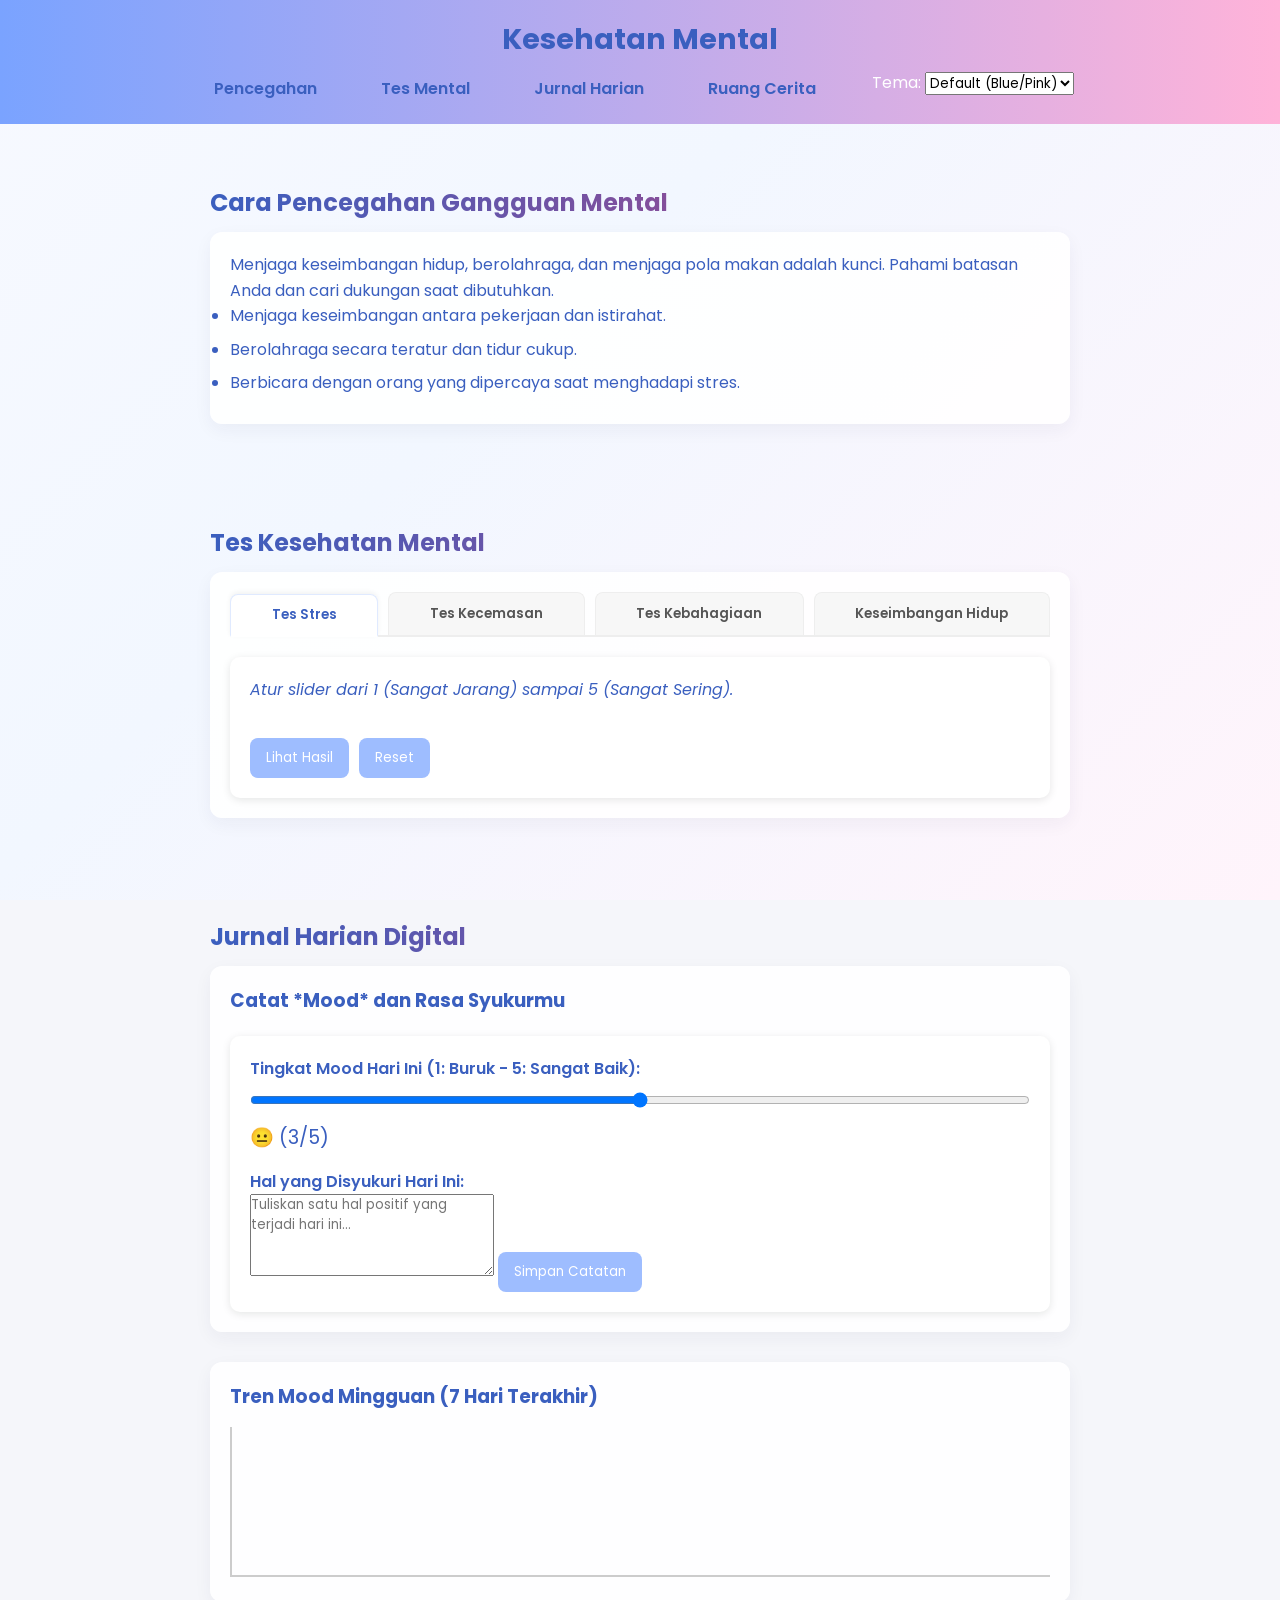
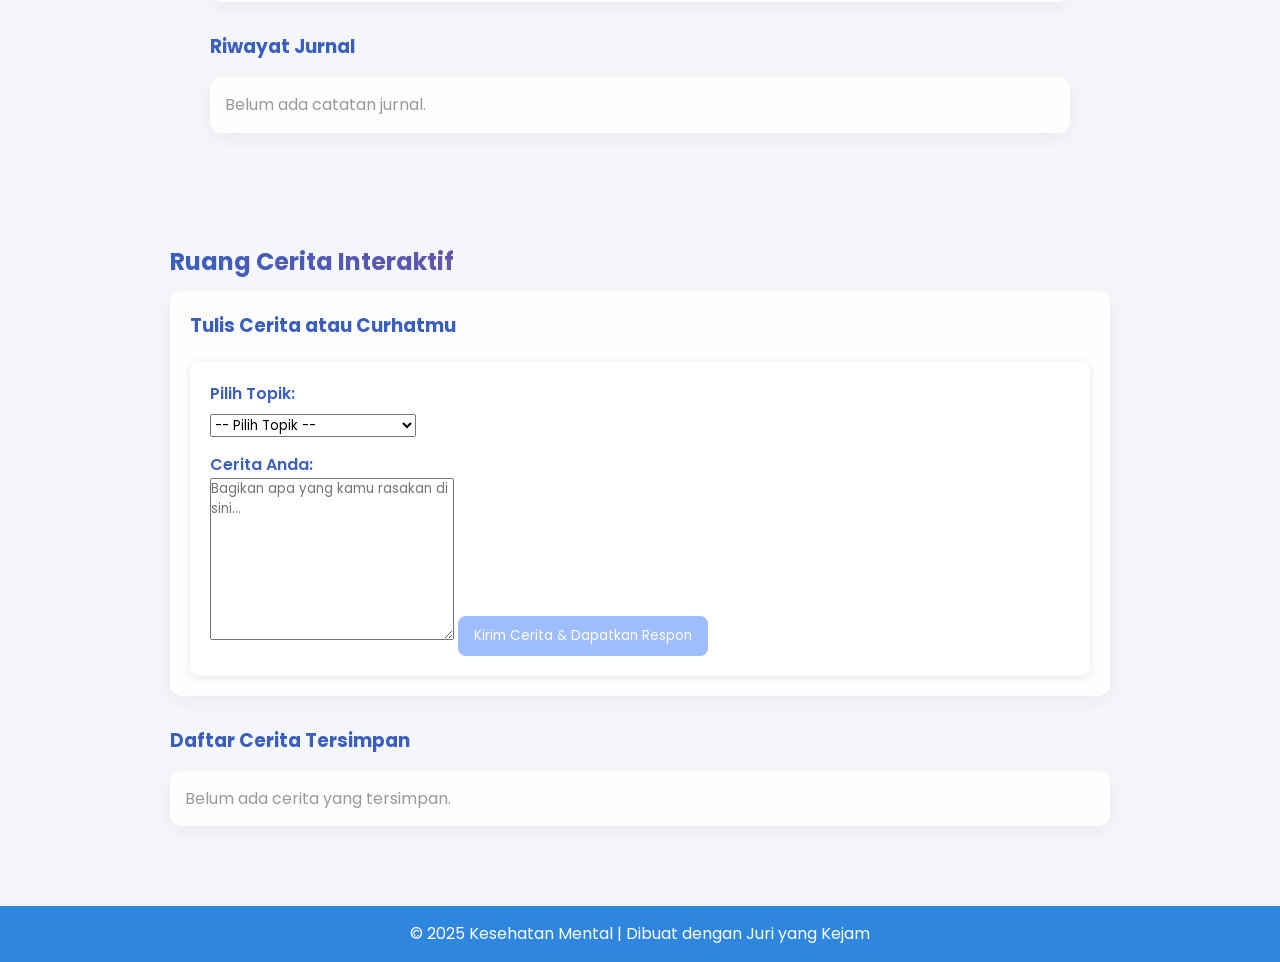
==== index.html @ 1e879dff "Add files via upload" ====
<!DOCTYPE html>
<html lang="id">
<head>
  <meta charset="utf-8" />
  <meta name="viewport" content="width=device-width,initial-scale=1" />
  <title>Kesehatan Mental</title>

  <link rel="stylesheet" href="style.css">

  <link href="https://fonts.googleapis.com/css2?family=Poppins:wght@400;600;700&display=swap" rel="stylesheet">

  <style>
    /* =======================================================
       STYLE OVERRIDES DAN KUSTOM UNTUK FITUR BARU (ANGKET & JURNAL)
       ======================================================= */
    /* Variabel CSS untuk kemudahan theming (harus ada di style.css) */
    :root {
      --color-primary-dark: #3a5fbf;
      --color-primary-light: #7aa3ff;
      --color-accent: #c4407b;
      --color-button-bg: #9ebdff;
      --color-card-border: #e0eaff;
      --color-bg-light: #f7f9ff;
    }

    * { box-sizing: border-box; }
    body { color: var(--color-primary-dark); line-height:1.6; min-height:100vh; position:relative; overflow-x:hidden; transition: color .4s ease, background-color .3s ease; }
    body::before{
      content: ""; position: fixed; inset: 0; z-index: -100;
      background: linear-gradient(135deg, var(--color-bg-light) 0%, #f2f7ff 40%, #fff4fb 100%);
      transition: background .4s ease;
    }
    header { background: linear-gradient(90deg, var(--color-primary-light) 0%, #ffb3d9 100%); padding: 1rem 0; text-align: center; }
    header h1 { margin-bottom: 8px; font-size: 1.8rem; color: var(--color-primary-dark); }
    nav ul { list-style:none; display:flex; justify-content:center; gap:18px; flex-wrap:wrap; margin-top:6px; }
    nav ul li a { text-decoration:none; font-weight:600; padding:6px 8px; display:inline-block; color: var(--color-primary-dark); }
    section { padding: 40px 20px; max-width: 900px; margin: 20px auto; background: transparent; }
    h2 {
        margin-bottom:10px;
        background: linear-gradient(90deg, var(--color-primary-dark) 0%, var(--color-accent) 100%);
        -webkit-background-clip: text; -webkit-text-fill-color: transparent; background-clip: text; text-fill-color: transparent;
    }
    .card, .story-card {
      background: rgba(255,255,255,0.9); border-radius: 12px; padding: 20px;
      box-shadow: 0 6px 18px rgba(30,40,80,0.05); height: 100%;
    }
    button, .btn { background: var(--color-button-bg); color:white; padding:10px 16px; border:none; border-radius:8px; cursor:pointer; }
    button:hover, .btn:hover { transform: translateY(-3px); box-shadow: 0 6px 18px rgba(32,48,120,0.12); }
    
    /* --- TABS ANGKET INTERAKTIF --- */
    .tests-tabs { display: flex; flex-wrap: wrap; gap: 10px; border-bottom: 2px solid #eee; margin-bottom: 15px; }
    .tab {
        background: #f7f7f7; color: #555; padding: 10px 15px; border: 1px solid #eee; border-bottom: none;
        border-radius: 8px 8px 0 0; cursor: pointer; font-weight: 600; transition: all 0.2s ease;
        flex-grow: 1; /* Agar menyebar merata */
    }
    .tab.active {
        background: white; color: var(--color-primary-dark); border: 1px solid var(--color-card-border); border-bottom: 2px solid white; /* Menutupi garis bawah */
        position: relative; top: 2px; box-shadow: 0 -2px 5px rgba(0, 0, 0, 0.05);
    }
    .questions-grid { display:grid; grid-template-columns:repeat(auto-fit,minmax(280px,1fr)); gap:20px; }
    .score-control { display:flex; gap:8px; align-items:center; }
    
    /* --- JURNAL VISUALISASI INTERAKTIF & RESPONSIVE --- */
    #mood-chart-container { 
        display: flex; justify-content: space-evenly; align-items: flex-end; 
        height: 150px; 
        /* Garis sumbu X dan Y */
        border-left: 2px solid #ccc; border-bottom: 2px solid #ccc; 
        padding-left: 5px; padding-bottom: 5px;
        transition: all 0.3s ease; /* Transisi untuk responsivitas/theme change */
    }

    .mood-bar {
        width: 10%; /* Cukup untuk 7 batang dengan jarak */
        min-width: 20px;
        background-color: var(--color-button-bg); 
        margin: 0 1%;
        border-radius: 4px 4px 0 0;
        transition: height 0.5s ease, background-color 0.4s ease;
        text-align: center;
        position: relative;
        cursor: pointer; /* Menandakan interaksi (tooltip) */
        box-shadow: 0 -2px 5px rgba(0, 0, 0, 0.05);
    }

    /* BAR KOSONG */
    .mood-bar[data-mood="0"] {
        background-color: transparent;
        border: 1px dashed #ccc;
        height: 10% !important; /* Tinggi minimum untuk bar kosong */
        min-height: 5px;
        cursor: default;
    }
    
    .mood-bar:hover { opacity: 0.8; }

    /* Tooltip untuk Mood Bar (Interaktif) */
    .mood-bar-tooltip {
        position: absolute; top: -30px; left: 50%; transform: translateX(-50%);
        background: #333; color: white; padding: 3px 8px; border-radius: 4px;
        font-size: 0.75rem; white-space: nowrap; opacity: 0; transition: opacity 0.3s;
        pointer-events: none; z-index: 10;
    }

    .mood-bar:hover .mood-bar-tooltip { opacity: 1; }

    #chart-labels {
        display:flex; justify-content:space-evenly; font-size: 0.8rem; margin-top: 5px;
    }
    #chart-labels span {
        width: 12%; text-align: center;
    }
    
    @media (max-width: 550px) {
        .tab { font-size: 0.85rem; padding: 8px 10px; }
        #mood-chart-container { height: 120px; }
    }
    
    
  </style>
</head>
<body>

  <header id="main-header">
    <h1>Kesehatan Mental</h1>
    <nav>
      <ul>
        <li><a href="#pencegahan">Pencegahan</a></li>
        <li><a href="#angket">Tes Mental</a></li>
        <li><a href="#jurnal">Jurnal Harian</a></li> 
        <li><a href="#quotes">Ruang Cerita</a></li>
        <li class="theme-menu-item">
            <div class="theme-chooser">
                <label for="theme-select">Tema:</label>
                <select id="theme-select" aria-label="Pilih tema warna">
                    <option value="default">Default (Blue/Pink)</option>
                    <option value="pink">Pastel Pink</option>
                    <option value="blue">Pastel Blue</option>
                    <option value="purple">Pastel Purple</option>
                    <option value="rainbow">Gradient Rainbow</option>
                </select>
            </div>
        </li>
      </ul>
    </nav>
  </header>

  <section id="pencegahan">
    <h2>Cara Pencegahan Gangguan Mental</h2>
    <div class="card">
        <p>Menjaga keseimbangan hidup, berolahraga, dan menjaga pola makan adalah kunci. Pahami batasan Anda dan cari dukungan saat dibutuhkan.</p>
        <ul>
          <li>Menjaga keseimbangan antara pekerjaan dan istirahat.</li>
          <li>Berolahraga secara teratur dan tidur cukup.</li>
          <li>Berbicara dengan orang yang dipercaya saat menghadapi stres.</li>
        </ul>
    </div>
  </section>

  <section id="angket">
    <h2>Tes Kesehatan Mental</h2>
    <div id="test-content-container" class="card">
        <div class="tests-tabs" role="tablist" aria-label="Pilih tes">
            <button class="tab active" data-test="stres" role="tab" aria-controls="panel-stres" id="tab-stres">Tes Stres</button>
            <button class="tab" data-test="kecemasan" role="tab" aria-controls="panel-kecemasan" id="tab-kecemasan">Tes Kecemasan</button>
            <button class="tab" data-test="kebahagiaan" role="tab" aria-controls="panel-kebahagiaan" id="tab-kebahagiaan">Tes Kebahagiaan</button>
            <button class="tab" data-test="keseimbangan" role="tab" aria-controls="panel-keseimbangan" id="tab-keseimbangan">Keseimbangan Hidup</button>
        </div>
        
        <div id="panels" style="margin-top:14px;">
            <div class="test-panel active" id="panel-stres" data-testpanel="stres" role="tabpanel">
                <form class="test-form" data-questions="10" data-test-type="stres">
                    <p style="margin-bottom:15px; font-style: italic;">Atur slider dari 1 (Sangat Jarang) sampai 5 (Sangat Sering).</p>
                    <div class="questions-grid">
                        </div>
                    <div style="display:flex;gap:10px; margin-top:20px;">
                        <button type="submit" class="btn">Lihat Hasil</button>
                        <button type="button" class="btn btn-reset">Reset</button>
                    </div>
                </form>
            </div>
            </div>

        <div id="hasil-area" style="margin-top:20px; display:none;" class="card result-card">
            <h3 id="hasil-title">Hasil Tes</h3>
            <p id="hasil-emoji" style="font-size: 2rem; margin: 10px 0;"></p>
            <p id="hasil-score" style="font-weight:700; font-size: 1.1rem;"></p>
            <p id="hasil-interpretasi" style="margin-top:8px;"></p>
            <div style="margin-top:15px;">
              <button class="btn" id="saveLocal">Simpan Hasil <span class="hover-ico">♡</span></button>
            </div>
        </div>
    </div>
  </section>
  <section id="jurnal">
    <h2>Jurnal Harian Digital</h2>
    <div class="story-card">
        <h3 style="margin-bottom: 15px;">Catat *Mood* dan Rasa Syukurmu</h3>
        <form id="jurnal-form">
            <label for="mood-input" style="font-weight: 600; display: block;">Tingkat Mood Hari Ini (1: Buruk - 5: Sangat Baik):</label>
            <input type="range" id="mood-input" min="1" max="5" value="3" style="width: 100%; margin: 10px 0 15px 0;">
            <span id="mood-display" style="font-size: 1.2rem;">😐 (3/5)</span>
            
            <label for="gratitude-textarea" style="font-weight: 600; display: block; margin-top: 15px;">Hal yang Disyukuri Hari Ini:</label>
            <textarea id="gratitude-textarea" rows="4" placeholder="Tuliskan satu hal positif yang terjadi hari ini..." required></textarea>
            
            <button id="submit-jurnal-btn" class="btn" type="submit" style="margin-top: 15px;">Simpan Catatan</button>
            <p id="jurnal-feedback" style="margin-top: 10px; color: green; display: none;">Catatan berhasil disimpan!</p>
        </form>
    </div>
    
    <div id="jurnal-visualisasi" class="card" style="margin-top: 30px;">
        <h3 style="margin-bottom: 15px;">Tren Mood Mingguan (7 Hari Terakhir)</h3>
        <div id="mood-chart-container">
            </div>
        <div id="chart-labels">
            </div>
    </div>
    <div id="saved-jurnal-container" style="margin-top: 30px;">
        <h3 style="margin-bottom: 15px;">Riwayat Jurnal</h3>
        <div id="jurnal-list">
            <p class="card" style="padding: 15px; color: #999;">Belum ada catatan jurnal.</p>
        </div>
    </div>
  </section>
  <section id="quotes" style="max-width:980px;margin:30px auto;">
    <h2>Ruang Cerita Interaktif</h2>
    <div id="quotes-section">
      <div class="story-card" id="story-input-card">
          <h3 style="margin-bottom: 15px;">Tulis Cerita atau Curhatmu</h3>
          <form id="story-form">
              <div style="margin-bottom: 15px;">
                  <label for="topic-select" style="font-weight: 600; display: block; margin-bottom: 5px;">Pilih Topik:</label>
                  <select id="topic-select" aria-label="Pilih Topik Curhat" required>
                      <option value="">-- Pilih Topik --</option>
                      <option value="pribadi">Masalah Pribadi/Diri Sendiri</option>
                      <option value="pekerjaan">Pekerjaan/Pendidikan</option>
                      <option value="keluarga">Keluarga/Rumah</option>
                      <option value="hubungan">Hubungan Sosial/Pasangan</option>
                      <option value="umum">Lain-lain (Umum)</option>
                  </select>
              </div>
              
              <label for="story-textarea" style="font-weight: 600; display: block;">Cerita Anda:</label>
              <textarea id="story-textarea" rows="8" placeholder="Bagikan apa yang kamu rasakan di sini..." aria-label="Tulis cerita atau curhat pribadi" required></textarea>
              
              <button id="submit-story-btn" class="btn" type="submit">Kirim Cerita & Dapatkan Respon</button>
          </form>

          <div id="response-message" class="card" style="display: none;">
              <h4 style="margin-bottom: 5px;">Respon Konseling Otomatis:</h4>
              <p id="response-text"></p>
          </div>
          <p id="validation-message" style="color:red; margin-top: 10px; display: none;">Harap perhatikan: Pilih topik dan pastikan cerita Anda minimal 20 karakter.</p>
      </div>
      
      <div id="saved-stories-container" style="margin-top: 30px;">
          <h3 style="margin-bottom: 15px;">Daftar Cerita Tersimpan</h3>
          <div id="stories-list">
              <p class="card" style="padding: 15px; color: #999;">Belum ada cerita yang tersimpan.</p>
          </div>
      </div>
    </div>
  </section>

  <footer>
    <p>© 2025 Kesehatan Mental | Dibuat dengan Juri yang Kejam</p>
  </footer>

  <script src="script.js" defer></script> 
</body>
</html>
---- style.css ----
* {
  box-sizing: border-box;
  margin: 0;
  padding: 0;
  font-family: "Poppins", sans-serif;
}

body {
  background: #f5f6fa;
  color: #333;
  line-height: 1.6;
}

header {
  background: #2e86de;
  color: white;
  padding: 1rem 0;
  text-align: center;
}

nav ul {
  list-style: none;
  display: flex;
  justify-content: center;
  flex-wrap: wrap;
  margin-top: 10px;
}

nav ul li {
  margin: 0 15px;
}

nav ul li a {
  color: white;
  text-decoration: none;
  font-weight: 500;
  transition: 0.3s;
}

nav ul li a:hover {
  text-decoration: underline;
}

section {
  padding: 40px 20px;
  max-width: 800px;
  margin: auto;
}

h2 {
  color: #2e86de;
  margin-bottom: 10px;
}

ul li {
  margin-bottom: 8px;
}

form {
  margin-top: 20px;
  background: white;
  padding: 20px;
  border-radius: 10px;
  box-shadow: 0 2px 8px rgba(0,0,0,0.1);
}

.question {
  margin-bottom: 15px;
}

button {
  background: #2e86de;
  color: white;
  padding: 10px 20px;
  border: none;
  border-radius: 5px;
  cursor: pointer;
  transition: 0.3s;
}

button:hover {
  background: #1b4f72;
}

#hasil {
  margin-top: 20px;
  background: #eaf2f8;
  padding: 20px;
  border-radius: 10px;
}

.hidden {
  display: none;
}

footer {
  text-align: center;
  background: #2e86de;
  color: white;
  padding: 15px;
  margin-top: 40px;
}

@media (max-width: 600px) {
  nav ul {
    flex-direction: column;
  }

  nav ul li {
    margin: 10px 0;
  }

  section {
    padding: 20px;
  }
}
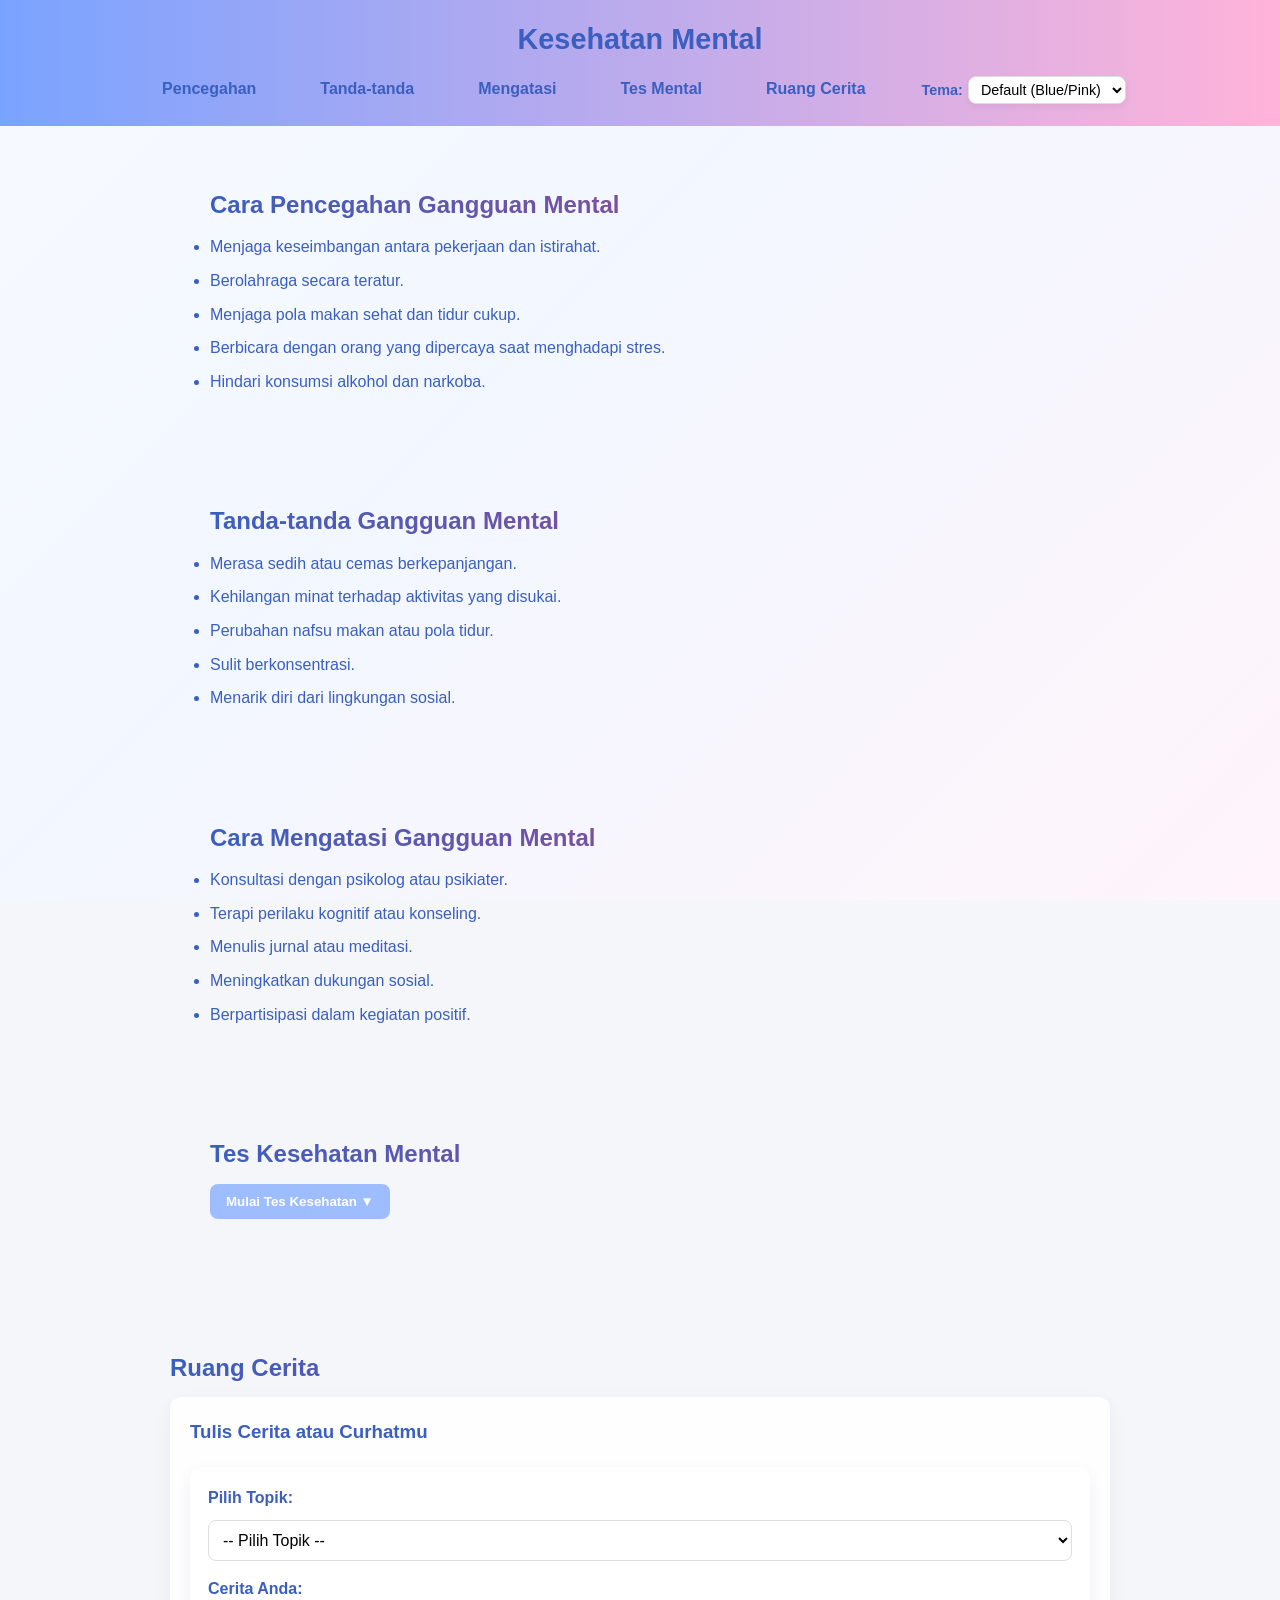
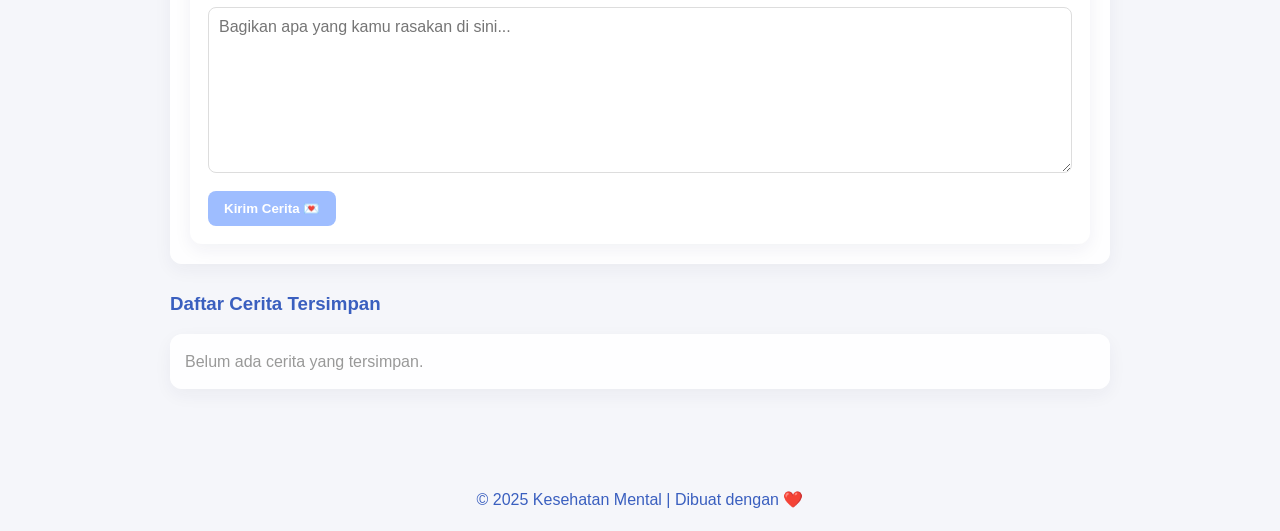
==== commit 0795b8d6: "Add files via upload" ====
--- a/index.html
+++ b/index.html
@@ -7,130 +7,313 @@
 
   <link rel="stylesheet" href="style.css">
 
-  <link href="https://fonts.googleapis.com/css2?family=Poppins:wght@400;600;700&display=swap" rel="stylesheet">
-
   <style>
-    /* =======================================================
-       STYLE OVERRIDES DAN KUSTOM UNTUK FITUR BARU (ANGKET & JURNAL)
-       ======================================================= */
-    /* Variabel CSS untuk kemudahan theming (harus ada di style.css) */
-    :root {
-      --color-primary-dark: #3a5fbf;
-      --color-primary-light: #7aa3ff;
-      --color-accent: #c4407b;
-      --color-button-bg: #9ebdff;
-      --color-card-border: #e0eaff;
-      --color-bg-light: #f7f9ff;
-    }
-
-    * { box-sizing: border-box; }
-    body { color: var(--color-primary-dark); line-height:1.6; min-height:100vh; position:relative; overflow-x:hidden; transition: color .4s ease, background-color .3s ease; }
+    /* ==============================
+       BASE OVERRIDES: tetap jaga struktur awal
+       ============================== */
+    * { box-sizing: border-box; margin:0; padding:0; font-family: "Poppins", "Segoe UI", Roboto, sans-serif; }
+    /* Warna font default (Blue/Pink Gradient) akan menggunakan Dark Blue/Pink Gradient */
+    body { color: #3a5fbf; line-height:1.6; min-height:100vh; position:relative; overflow-x:hidden; transition: color .4s ease, background-color .3s ease; }
+
     body::before{
-      content: ""; position: fixed; inset: 0; z-index: -100;
-      background: linear-gradient(135deg, var(--color-bg-light) 0%, #f2f7ff 40%, #fff4fb 100%);
+      content: "";
+      position: fixed;
+      inset: 0;
+      z-index: -100;
+      background: linear-gradient(135deg, #f7f9ff 0%, #f2f7ff 40%, #fff4fb 100%);
       transition: background .4s ease;
     }
-    header { background: linear-gradient(90deg, var(--color-primary-light) 0%, #ffb3d9 100%); padding: 1rem 0; text-align: center; }
-    header h1 { margin-bottom: 8px; font-size: 1.8rem; color: var(--color-primary-dark); }
+
+    /* Header - sekarang bergradien biru->pink (tetap kotak) */
+    header {
+      background: linear-gradient(90deg, #7aa3ff 0%, #ffb3d9 100%);
+      padding: 1rem 0;
+      text-align: center;
+      position: relative;
+      overflow: visible;
+      transition: background .4s ease;
+    }
+    header h1 { margin-bottom: 8px; font-size: 1.8rem; color: #3a5fbf; } /* Dark Blue for Default */
+
     nav ul { list-style:none; display:flex; justify-content:center; gap:18px; flex-wrap:wrap; margin-top:6px; }
-    nav ul li a { text-decoration:none; font-weight:600; padding:6px 8px; display:inline-block; color: var(--color-primary-dark); }
+    nav ul li a { text-decoration:none; font-weight:600; padding:6px 8px; display:inline-block; color: #3a5fbf; } /* Dark Blue for Default */
+    nav ul li a:hover { text-decoration:underline; }
+
     section { padding: 40px 20px; max-width: 900px; margin: 20px auto; background: transparent; }
+
+    /* H2 - Default to Dark Blue/Pink Gradient */
     h2 {
-        margin-bottom:10px;
-        background: linear-gradient(90deg, var(--color-primary-dark) 0%, var(--color-accent) 100%);
-        -webkit-background-clip: text; -webkit-text-fill-color: transparent; background-clip: text; text-fill-color: transparent;
-    }
-    .card, .story-card {
-      background: rgba(255,255,255,0.9); border-radius: 12px; padding: 20px;
-      box-shadow: 0 6px 18px rgba(30,40,80,0.05); height: 100%;
-    }
-    button, .btn { background: var(--color-button-bg); color:white; padding:10px 16px; border:none; border-radius:8px; cursor:pointer; }
+      margin-bottom:10px;
+      transition: all .4s ease; /* Tambahkan transisi untuk tema */
+      /* Dark Blue/Pink Gradient for Default H2/Accent */
+      background: linear-gradient(90deg, #3a5fbf 0%, #c4407b 100%);
+      -webkit-background-clip: text;
+      -webkit-text-fill-color: transparent;
+      background-clip: text;
+      text-fill-color: transparent;
+    }
+
+    form { margin-top:20px; background: white; padding:18px; border-radius:12px; box-shadow: 0 6px 18px rgba(30,40,80,0.06); }
+
+    .question { margin-bottom:12px; }
+    /* INPUT NUMBER STYLE */
+    input[type="number"] {
+      padding:8px;
+      border-radius:6px;
+      border:1px solid #ddd;
+      width: 60px; /* Ukuran kecil */
+      text-align: center;
+      -moz-appearance: textfield; /* Hide arrows in Firefox */
+    }
+    input[type="number"]::-webkit-outer-spin-button,
+    input[type="number"]::-webkit-inner-spin-button {
+      -webkit-appearance: none; /* Hide arrows in Chrome/Safari */
+      margin: 0;
+    }
+    
+    button, .btn {
+      background: #9ebdff;
+      color:white;
+      padding:10px 16px;
+      border:none;
+      border-radius:8px;
+      cursor:pointer;
+      font-weight:600;
+      position:relative;
+      overflow:visible;
+      transition: transform .12s ease, box-shadow .12s ease, background .4s ease, color .4s ease;
+    }
     button:hover, .btn:hover { transform: translateY(-3px); box-shadow: 0 6px 18px rgba(32,48,120,0.12); }
+
+    #hasil { margin-top:18px; background:#eaf2ff; padding:14px; border-radius:10px; }
+
+    footer { text-align:center; background:transparent; color:inherit; padding:18px 10px; margin-top:40px; }
+
+    .card {
+      background: rgba(255,255,255,0.9);
+      border-radius: 12px;
+      padding: 12px;
+      box-shadow: 0 6px 18px rgba(30,40,80,0.05);
+      height: 100%;
+    }
+
+    .question-label {
+        color: inherit; /* Pastikan label mengikuti warna body */
+    }
+
+    /* Tata letak grid untuk pertanyaan */
+    .questions-grid {
+      display:grid;
+      grid-template-columns:repeat(auto-fit,minmax(280px,1fr));
+      gap:15px; /* Tambah gap */
+    }
+    /* Style untuk form pertanyaan */
+    .question-item {
+        display:flex;
+        flex-direction:column;
+        gap:6px;
+    }
+    .question-label {
+        display:block;
+        font-weight:600;
+        margin-bottom:4px;
+        color: inherit;
+    }
+    .score-control {
+        display:flex;
+        gap:8px;
+        align-items:center;
+    }
+
+    /* RUANG CERITA / STORY BOX STYLES (NEW) */
+    #quotes-section { padding: 0; border-radius:12px; background: none; box-shadow: none; }
     
-    /* --- TABS ANGKET INTERAKTIF --- */
-    .tests-tabs { display: flex; flex-wrap: wrap; gap: 10px; border-bottom: 2px solid #eee; margin-bottom: 15px; }
-    .tab {
-        background: #f7f7f7; color: #555; padding: 10px 15px; border: 1px solid #eee; border-bottom: none;
-        border-radius: 8px 8px 0 0; cursor: pointer; font-weight: 600; transition: all 0.2s ease;
-        flex-grow: 1; /* Agar menyebar merata */
-    }
-    .tab.active {
-        background: white; color: var(--color-primary-dark); border: 1px solid var(--color-card-border); border-bottom: 2px solid white; /* Menutupi garis bawah */
-        position: relative; top: 2px; box-shadow: 0 -2px 5px rgba(0, 0, 0, 0.05);
-    }
-    .questions-grid { display:grid; grid-template-columns:repeat(auto-fit,minmax(280px,1fr)); gap:20px; }
-    .score-control { display:flex; gap:8px; align-items:center; }
+    .story-card {
+      background: rgba(255,255,255,0.9);
+      border-radius: 12px;
+      padding: 20px;
+      box-shadow: 0 6px 18px rgba(30,40,80,0.05);
+      margin-bottom: 25px;
+    }
     
-    /* --- JURNAL VISUALISASI INTERAKTIF & RESPONSIVE --- */
-    #mood-chart-container { 
-        display: flex; justify-content: space-evenly; align-items: flex-end; 
-        height: 150px; 
-        /* Garis sumbu X dan Y */
-        border-left: 2px solid #ccc; border-bottom: 2px solid #ccc; 
-        padding-left: 5px; padding-bottom: 5px;
-        transition: all 0.3s ease; /* Transisi untuk responsivitas/theme change */
-    }
-
-    .mood-bar {
-        width: 10%; /* Cukup untuk 7 batang dengan jarak */
-        min-width: 20px;
-        background-color: var(--color-button-bg); 
-        margin: 0 1%;
-        border-radius: 4px 4px 0 0;
-        transition: height 0.5s ease, background-color 0.4s ease;
-        text-align: center;
-        position: relative;
-        cursor: pointer; /* Menandakan interaksi (tooltip) */
-        box-shadow: 0 -2px 5px rgba(0, 0, 0, 0.05);
-    }
-
-    /* BAR KOSONG */
-    .mood-bar[data-mood="0"] {
-        background-color: transparent;
-        border: 1px dashed #ccc;
-        height: 10% !important; /* Tinggi minimum untuk bar kosong */
-        min-height: 5px;
-        cursor: default;
+    #story-textarea, #topic-select {
+      width: 100%; 
+      padding: 10px; 
+      border-radius: 8px; 
+      border: 1px solid #ddd; 
+      margin-top: 5px;
+      font-family: inherit;
+      font-size: 1rem;
+      background: white;
+    }
+    #story-textarea {
+        resize: vertical; 
+        min-height: 150px;
+        margin-bottom: 10px;
     }
     
-    .mood-bar:hover { opacity: 0.8; }
-
-    /* Tooltip untuk Mood Bar (Interaktif) */
-    .mood-bar-tooltip {
-        position: absolute; top: -30px; left: 50%; transform: translateX(-50%);
-        background: #333; color: white; padding: 3px 8px; border-radius: 4px;
-        font-size: 0.75rem; white-space: nowrap; opacity: 0; transition: opacity 0.3s;
-        pointer-events: none; z-index: 10;
-    }
-
-    .mood-bar:hover .mood-bar-tooltip { opacity: 1; }
-
-    #chart-labels {
-        display:flex; justify-content:space-evenly; font-size: 0.8rem; margin-top: 5px;
-    }
-    #chart-labels span {
-        width: 12%; text-align: center;
-    }
+    /* Response Message Box */
+    #response-message {
+        margin-top: 20px;
+        padding: 15px;
+        border-radius: 8px;
+        border-left: 5px solid #7aa3ff; /* Accent blue (Default) */
+        background: #f0f7ff;
+        color: inherit;
+        display: none; /* Hidden by default */
+        font-weight: 500;
+        transition: all 0.3s ease;
+    }
+
+    /* Styles for list of stories */
+    .story-list-item {
+        margin-bottom: 15px;
+        border: 1px solid #eee;
+        padding: 15px;
+        border-radius: 8px;
+        background: white;
+        transition: all 0.2s ease;
+    }
+    .story-list-item:hover {
+        box-shadow: 0 4px 12px rgba(30,40,80,0.08);
+    }
+    .story-list-item h4 {
+        margin-bottom: 5px;
+        color: inherit;
+    }
+    .delete-story-btn { background:#ff9999 !important; color:#333 !important; }
+
     
+    /* Theme chooser: DROPDOWN style */
+    .theme-chooser {
+        display: flex;
+        align-items: center;
+        gap: 5px;
+        padding: 6px 0; /* Padding agar sejajar dengan link navigasi */
+    }
+    .theme-chooser select, #quote-select {
+      padding:4px 8px; /* Dikecilkan agar pas di nav */
+      border-radius:8px; border:1px solid #ddd; background-color:white; cursor:pointer;
+      box-shadow: 0 3px 6px rgba(0,0,0,0.05);
+      min-width: 130px;
+      appearance: auto;
+      font-size: 0.9rem;
+    }
+    
+    /* Style untuk label tema di header (agar mengikuti warna link) */
+    header nav .theme-chooser label {
+        font-size: 0.9rem;
+        font-weight: 600;
+        color: #3a5fbf; /* Default Dark Blue */
+        white-space: nowrap;
+    }
+
+
+    /* ==============================
+       Theme Specific Styles (Dark Font Colors & New Elements)
+       ============================== */
+    /* Pastel Pink Theme */
+    body[data-theme="pink"] { color: #7d445c; } /* Dark Pink for all text */
+    header[data-theme="pink"] h1, header[data-theme="pink"] nav ul li a, header[data-theme="pink"] nav .theme-chooser label { color: #7d445c; }
+    h2[data-theme="pink"] {
+        color: #c4407b; /* Darker Pink for headings/accents */
+        background: none;
+        -webkit-text-fill-color: initial;
+        background-clip: initial;
+    }
+    #response-message[data-theme="pink"] { border-left-color: #ffb3d9; background: #fff4fb; }
+    .story-list-item[data-theme="pink"] { border: 1px solid #ffb3d9; }
+
+    /* Pastel Blue Theme */
+    body[data-theme="blue"] { color: #30538a; } /* Dark Blue for all text */
+    header[data-theme="blue"] h1, header[data-theme="blue"] nav ul li a, header[data-theme="blue"] nav .theme-chooser label { color: #30538a; }
+    h2[data-theme="blue"] {
+        color: #1a407a; /* Darker Blue for headings/accents */
+        background: none;
+        -webkit-text-fill-color: initial;
+        background-clip: initial;
+    }
+    #response-message[data-theme="blue"] { border-left-color: #7aa3ff; background: #f0f7ff; }
+    .story-list-item[data-theme="blue"] { border: 1px solid #7aa3ff; }
+
+    /* Pastel Purple Theme */
+    body[data-theme="purple"] { color: #53308a; } /* Dark Purple for all text */
+    header[data-theme="purple"] h1, header[data-theme="purple"] nav ul li a, header[data-theme="purple"] nav .theme-chooser label { color: #53308a; }
+    h2[data-theme="purple"] {
+        color: #6035b3; /* Darker Purple for headings/accents */
+        background: none;
+        -webkit-text-fill-color: initial;
+        background-clip: initial;
+    }
+    #response-message[data-theme="purple"] { border-left-color: #b380ff; background: #f8f0ff; }
+    .story-list-item[data-theme="purple"] { border: 1px solid #b380ff; }
+
+    /* Gradient Rainbow Theme */
+    body[data-theme="rainbow"] { color: #333; } /* Base color dark */
+    header[data-theme="rainbow"] h1, header[data-theme="rainbow"] nav ul li a, header[data-theme="rainbow"] nav .theme-chooser label { color: #333; }
+    h2[data-theme="rainbow"] {
+        /* Dark Rainbow Gradient for headings/accents */
+        background: linear-gradient(90deg, #b3579b, #3a5fbf, #53308a);
+        -webkit-background-clip: text;
+        -webkit-text-fill-color: transparent;
+        background-clip: text;
+        text-fill-color: transparent;
+        color: initial;
+    }
+    #response-message[data-theme="rainbow"] { 
+        border-left: 5px solid; 
+        border-image: linear-gradient(180deg, #b3579b, #3a5fbf) 1;
+        background: #f7f7f7;
+    }
+    .story-list-item[data-theme="rainbow"] { 
+        border: 1px solid; 
+        border-image: linear-gradient(90deg, #b3579b, #3a5fbf) 1;
+    }
+
+    /* Override button styling for themes */
+    button[data-theme="pink"], .btn[data-theme="pink"] { background: #ffb3d9; color: #333; }
+    button[data-theme="blue"], .btn[data-theme="blue"] { background: #7aa3ff; color: white; }
+    button[data-theme="purple"], .btn[data-theme="purple"] { background: #b380ff; color: white; }
+    button[data-theme="rainbow"], .btn[data-theme="rainbow"] { background: linear-gradient(90deg,#ffd6f0,#dbe9ff); color: #333; }
+
+    /* ==============================
+       Small responsiveness
+       ============================== */
+    @media (max-width:720px){
+      header h1 { font-size:1.4rem; }
+      nav ul { gap:10px; font-size:0.95rem; }
+      .cloud.c1, .cloud.c2, .cloud.c3 { display:block; opacity:.6; }
+      .questions-grid { grid-template-columns: 1fr; } /* Satu kolom di layar kecil */
+    }
     @media (max-width: 550px) {
-        .tab { font-size: 0.85rem; padding: 8px 10px; }
-        #mood-chart-container { height: 120px; }
-    }
-    
-    
+        nav ul { flex-direction: column; gap: 5px; } /* Susun vertikal jika layar terlalu sempit */
+        .theme-chooser { justify-content: center; }
+    }
+
   </style>
 </head>
 <body>
 
+  <div class="clouds" aria-hidden="true">
+    <div class="cloud c1" style="left:-30%; top:8%;"></div>
+    <div class="cloud c2" style="left:-40%; top:38%;"></div>
+    <div class="cloud c3" style="left:-50%; top:68%;"></div>
+  </div>
+
   <header id="main-header">
+    <div class="sparkle s1" aria-hidden="true"></div>
+    <div class="sparkle s2" aria-hidden="true"></div>
+    <div class="sparkle s3" aria-hidden="true"></div>
+
     <h1>Kesehatan Mental</h1>
+
     <nav>
       <ul>
         <li><a href="#pencegahan">Pencegahan</a></li>
+        <li><a href="#tanda">Tanda-tanda</a></li>
+        <li><a href="#mengatasi">Mengatasi</a></li>
         <li><a href="#angket">Tes Mental</a></li>
-        <li><a href="#jurnal">Jurnal Harian</a></li> 
-        <li><a href="#quotes">Ruang Cerita</a></li>
-        <li class="theme-menu-item">
+        <li><a href="#quotes">Ruang Cerita</a></li> <li class="theme-menu-item">
             <div class="theme-chooser">
                 <label for="theme-select">Tema:</label>
                 <select id="theme-select" aria-label="Pilih tema warna">
@@ -147,88 +330,126 @@
   </header>
 
   <section id="pencegahan">
-    <h2>Cara Pencegahan Gangguan Mental</h2>
-    <div class="card">
-        <p>Menjaga keseimbangan hidup, berolahraga, dan menjaga pola makan adalah kunci. Pahami batasan Anda dan cari dukungan saat dibutuhkan.</p>
-        <ul>
-          <li>Menjaga keseimbangan antara pekerjaan dan istirahat.</li>
-          <li>Berolahraga secara teratur dan tidur cukup.</li>
-          <li>Berbicara dengan orang yang dipercaya saat menghadapi stres.</li>
-        </ul>
-    </div>
+    <h2 id="h2-pencegahan">Cara Pencegahan Gangguan Mental</h2>
+    <ul>
+      <li>Menjaga keseimbangan antara pekerjaan dan istirahat.</li>
+      <li>Berolahraga secara teratur.</li>
+      <li>Menjaga pola makan sehat dan tidur cukup.</li>
+      <li>Berbicara dengan orang yang dipercaya saat menghadapi stres.</li>
+      <li>Hindari konsumsi alkohol dan narkoba.</li>
+    </ul>
   </section>
 
+  <section id="tanda">
+    <h2 id="h2-tanda">Tanda-tanda Gangguan Mental</h2>
+    <ul>
+      <li>Merasa sedih atau cemas berkepanjangan.</li>
+      <li>Kehilangan minat terhadap aktivitas yang disukai.</li>
+      <li>Perubahan nafsu makan atau pola tidur.</li>
+      <li>Sulit berkonsentrasi.</li>
+      <li>Menarik diri dari lingkungan sosial.</li>
+    </ul>
+  </section>
+
+  <section id="mengatasi">
+    <h2 id="h2-mengatasi">Cara Mengatasi Gangguan Mental</h2>
+    <ul>
+      <li>Konsultasi dengan psikolog atau psikiater.</li>
+      <li>Terapi perilaku kognitif atau konseling.</li>
+      <li>Menulis jurnal atau meditasi.</li>
+      <li>Meningkatkan dukungan sosial.</li>
+      <li>Berpartisipasi dalam kegiatan positif.</li>
+    </ul>
+  </section>
+
   <section id="angket">
-    <h2>Tes Kesehatan Mental</h2>
-    <div id="test-content-container" class="card">
-        <div class="tests-tabs" role="tablist" aria-label="Pilih tes">
-            <button class="tab active" data-test="stres" role="tab" aria-controls="panel-stres" id="tab-stres">Tes Stres</button>
-            <button class="tab" data-test="kecemasan" role="tab" aria-controls="panel-kecemasan" id="tab-kecemasan">Tes Kecemasan</button>
-            <button class="tab" data-test="kebahagiaan" role="tab" aria-controls="panel-kebahagiaan" id="tab-kebahagiaan">Tes Kebahagiaan</button>
-            <button class="tab" data-test="keseimbangan" role="tab" aria-controls="panel-keseimbangan" id="tab-keseimbangan">Keseimbangan Hidup</button>
-        </div>
-        
-        <div id="panels" style="margin-top:14px;">
-            <div class="test-panel active" id="panel-stres" data-testpanel="stres" role="tabpanel">
-                <form class="test-form" data-questions="10" data-test-type="stres">
-                    <p style="margin-bottom:15px; font-style: italic;">Atur slider dari 1 (Sangat Jarang) sampai 5 (Sangat Sering).</p>
-                    <div class="questions-grid">
+    <h2 id="h2-angket">Tes Kesehatan Mental</h2>
+
+    <button id="toggle-test-btn" class="btn" style="margin-bottom:20px;">
+        Mulai Tes Kesehatan <span class="toggle-icon">▼</span>
+    </button>
+
+    <div id="test-content-container" class="card" style="display:none;">
+      
+        <div>
+            <div class="tests-tabs" role="tablist" aria-label="Pilih tes" style="margin-bottom: 14px;">
+                <button class="tab active" data-test="stres">Tes Stres (15)</button>
+                <button class="tab" data-test="kecemasan">Tes Kecemasan</button>
+                <button class="tab" data-test="kebahagiaan">Tes Kebahagiaan</button>
+                <button class="tab" data-test="keseimbangan">Tes Keseimbangan Hidup</button>
+            </div>
+            
+            <div id="panels" style="margin-top:14px;">
+                <div class="test-panel active" data-testpanel="stres">
+                    <form class="test-form" data-questions="15">
+                        <div style="display:flex;flex-direction:column;gap:15px;">
+                            <div class="questions-grid">
+                                </div>
+                            <div style="display:flex;gap:10px; margin-top:8px;">
+                                <button type="submit" class="btn" id="submitStres">Lihat Hasil <span class="hover-ico">✨</span></button>
+                                <button type="button" class="btn btn-reset" style="background:#fff;color:#333;border:1px solid #eee;">Reset <span class="hover-ico">♡</span></button>
+                            </div>
                         </div>
-                    <div style="display:flex;gap:10px; margin-top:20px;">
-                        <button type="submit" class="btn">Lihat Hasil</button>
-                        <button type="button" class="btn btn-reset">Reset</button>
-                    </div>
-                </form>
+                    </form>
+                </div>
+
+                <div class="test-panel" data-testpanel="kecemasan">
+                    <form class="test-form" data-questions="10">
+                        <div style="display:flex;flex-direction:column;gap:15px;">
+                            <div class="questions-grid"></div>
+                            <div style="display:flex;gap:10px; margin-top:8px;">
+                                <button type="submit" class="btn">Lihat Hasil <span class="hover-ico">✨</span></button>
+                                <button type="button" class="btn btn-reset" style="background:#fff;color:#333;border:1px solid #eee;">Reset <span class="hover-ico">♡</span></button>
+                            </div>
+                        </div>
+                    </form>
+                </div>
+
+                <div class="test-panel" data-testpanel="kebahagiaan">
+                    <form class="test-form" data-questions="8">
+                        <div style="display:flex;flex-direction:column;gap:15px;">
+                            <div class="questions-grid"></div>
+                            <div style="display:flex;gap:10px; margin-top:8px;">
+                                <button type="submit" class="btn">Lihat Hasil <span class="hover-ico">✨</span></button>
+                                <button type="button" class="btn btn-reset" style="background:#fff;color:#333;border:1px solid #eee;">Reset <span class="hover-ico">♡</span></button>
+                            </div>
+                        </div>
+                    </form>
+                </div>
+
+                <div class="test-panel" data-testpanel="keseimbangan">
+                    <form class="test-form" data-questions="12">
+                        <div style="display:flex;flex-direction:column;gap:15px;">
+                            <div class="questions-grid"></div>
+                            <div style="display:flex;gap:10px; margin-top:8px;">
+                                <button type="submit" class="btn">Lihat Hasil <span class="hover-ico">✨</span></button>
+                                <button type="button" class="btn btn-reset" style="background:#fff;color:#333;border:1px solid #eee;">Reset <span class="hover-ico">♡</span></button>
+                            </div>
+                        </div>
+                    </form>
+                </div>
             </div>
-            </div>
-
-        <div id="hasil-area" style="margin-top:20px; display:none;" class="card result-card">
-            <h3 id="hasil-title">Hasil Tes</h3>
-            <p id="hasil-emoji" style="font-size: 2rem; margin: 10px 0;"></p>
-            <p id="hasil-score" style="font-weight:700; font-size: 1.1rem;"></p>
-            <p id="hasil-interpretasi" style="margin-top:8px;"></p>
-            <div style="margin-top:15px;">
-              <button class="btn" id="saveLocal">Simpan Hasil <span class="hover-ico">♡</span></button>
+
+            <div id="hasil-area" style="margin-top:16px; display:none;" class="card">
+                <h3 id="hasil-title">Hasil Tes</h3>
+                <p id="hasil-emoji" style="font-size:2rem; margin:8px 0;">🙂</p>
+                <p id="hasil-score" style="font-weight:700;"></p>
+                <p id="hasil-interpretasi"></p>
+                <div style="margin-top:8px; display:flex; gap:8px;">
+                    <button class="btn" id="saveLocal">Simpan Hasil <span class="hover-ico">♡</span></button>
+                    <button class="btn" id="downloadResult" style="background:#fff;color:#333;border:1px solid #eee;">Download <span class="hover-ico">✨</span></button>
+                </div>
             </div>
         </div>
     </div>
   </section>
-  <section id="jurnal">
-    <h2>Jurnal Harian Digital</h2>
-    <div class="story-card">
-        <h3 style="margin-bottom: 15px;">Catat *Mood* dan Rasa Syukurmu</h3>
-        <form id="jurnal-form">
-            <label for="mood-input" style="font-weight: 600; display: block;">Tingkat Mood Hari Ini (1: Buruk - 5: Sangat Baik):</label>
-            <input type="range" id="mood-input" min="1" max="5" value="3" style="width: 100%; margin: 10px 0 15px 0;">
-            <span id="mood-display" style="font-size: 1.2rem;">😐 (3/5)</span>
-            
-            <label for="gratitude-textarea" style="font-weight: 600; display: block; margin-top: 15px;">Hal yang Disyukuri Hari Ini:</label>
-            <textarea id="gratitude-textarea" rows="4" placeholder="Tuliskan satu hal positif yang terjadi hari ini..." required></textarea>
-            
-            <button id="submit-jurnal-btn" class="btn" type="submit" style="margin-top: 15px;">Simpan Catatan</button>
-            <p id="jurnal-feedback" style="margin-top: 10px; color: green; display: none;">Catatan berhasil disimpan!</p>
-        </form>
-    </div>
-    
-    <div id="jurnal-visualisasi" class="card" style="margin-top: 30px;">
-        <h3 style="margin-bottom: 15px;">Tren Mood Mingguan (7 Hari Terakhir)</h3>
-        <div id="mood-chart-container">
-            </div>
-        <div id="chart-labels">
-            </div>
-    </div>
-    <div id="saved-jurnal-container" style="margin-top: 30px;">
-        <h3 style="margin-bottom: 15px;">Riwayat Jurnal</h3>
-        <div id="jurnal-list">
-            <p class="card" style="padding: 15px; color: #999;">Belum ada catatan jurnal.</p>
-        </div>
-    </div>
-  </section>
+
   <section id="quotes" style="max-width:980px;margin:30px auto;">
-    <h2>Ruang Cerita Interaktif</h2>
+    <h2 id="h2-quotes">Ruang Cerita</h2>
     <div id="quotes-section">
+      
       <div class="story-card" id="story-input-card">
-          <h3 style="margin-bottom: 15px;">Tulis Cerita atau Curhatmu</h3>
+          <h3 style="margin-bottom: 15px; color:inherit;">Tulis Cerita atau Curhatmu</h3>
           <form id="story-form">
               <div style="margin-bottom: 15px;">
                   <label for="topic-select" style="font-weight: 600; display: block; margin-bottom: 5px;">Pilih Topik:</label>
@@ -245,29 +466,570 @@
               <label for="story-textarea" style="font-weight: 600; display: block;">Cerita Anda:</label>
               <textarea id="story-textarea" rows="8" placeholder="Bagikan apa yang kamu rasakan di sini..." aria-label="Tulis cerita atau curhat pribadi" required></textarea>
               
-              <button id="submit-story-btn" class="btn" type="submit">Kirim Cerita & Dapatkan Respon</button>
+              <button id="submit-story-btn" class="btn" type="submit">Kirim Cerita <span class="hover-ico">💌</span></button>
           </form>
 
-          <div id="response-message" class="card" style="display: none;">
-              <h4 style="margin-bottom: 5px;">Respon Konseling Otomatis:</h4>
+          <div id="response-message" class="card">
+              <h4 style="margin-bottom: 5px; color:inherit;">Respon Untukmu:</h4>
               <p id="response-text"></p>
           </div>
-          <p id="validation-message" style="color:red; margin-top: 10px; display: none;">Harap perhatikan: Pilih topik dan pastikan cerita Anda minimal 20 karakter.</p>
       </div>
       
-      <div id="saved-stories-container" style="margin-top: 30px;">
-          <h3 style="margin-bottom: 15px;">Daftar Cerita Tersimpan</h3>
+      <div id="saved-stories-container">
+          <h3 style="margin-bottom: 15px; color:inherit;">Daftar Cerita Tersimpan</h3>
           <div id="stories-list">
               <p class="card" style="padding: 15px; color: #999;">Belum ada cerita yang tersimpan.</p>
           </div>
       </div>
+
     </div>
   </section>
 
   <footer>
-    <p>© 2025 Kesehatan Mental | Dibuat dengan Juri yang Kejam</p>
+    <p>© 2025 Kesehatan Mental | Dibuat dengan ❤️</p>
   </footer>
 
-  <script src="script.js" defer></script> 
+  <script>
+    /**********************
+     * UTIL: questions templates (placeholder texts)
+     **********************/
+    const sampleQs = {
+      stres: [
+        "Saya merasa mudah marah atau tersinggung.",
+        "Saya sulit rileks.",
+        "Saya merasa tertekan dengan tuntutan sehari-hari.",
+        "Pikiran saya sering berputar tanpa henti.",
+        "Saya merasa lelah karena beban pikiran.",
+        "Saya mudah terganggu oleh hal kecil.",
+        "Saya merasa tidak sabar.",
+        "Saya khawatir tidak bisa menyelesaikan tugas.",
+        "Saya sering merasa cemas tanpa alasan jelas.",
+        "Tidur saya terganggu karena pikiran.",
+        "Saya merasa tegang otot atau sakit kepala karena stres.",
+        "Saya sulit berkonsentrasi.",
+        "Saya khawatir berlebihan tentang masa depan.",
+        "Saya merasa kewalahan ketika banyak tugas.",
+        "Saya sulit menenangkan diri setelah kejadian menegangkan."
+      ],
+      kecemasan: [
+        "Saya sering merasa cemas tanpa alasan yang jelas.",
+        "Saya khawatir berlebihan terhadap hal kecil.",
+        "Saya merasa gelisah di keramaian.",
+        "Saya sulit tidur karena pikiran cemas.",
+        "Saya khawatir tentang kesehatan saya terus-menerus.",
+        "Saya merasa napas cepat saat cemas.",
+        "Saya menghindari situasi karena takut cemas.",
+        "Saya merasa ada yang tidak terkendali.",
+        "Saya sering memikirkan kemungkinan terburuk.",
+        "Saya sulit menenangkan diri saat khawatir."
+      ],
+      kebahagiaan: [
+        "Saya merasa puas dengan hidup saya saat ini.",
+        "Saya mudah merasakan kebahagiaan dalam hal sederhana.",
+        "Saya merasa memiliki tujuan yang memotivasi.",
+        "Saya merasa dekat dan terhubung dengan orang lain.",
+        "Saya menikmati waktu sendirian tanpa merasa sedih.",
+        "Saya sering tersenyum tanpa alasan khusus.",
+        "Saya bersyukur atas hal-hal kecil setiap hari.",
+        "Saya merasa optimis tentang masa depan."
+      ],
+      keseimbangan: [
+        "Saya merasa pekerjaan dan kehidupan pribadi seimbang.",
+        "Saya cukup tidur dan istirahat.",
+        "Saya punya waktu untuk hobi dan rekreasi.",
+        "Saya menjaga pola makan yang baik.",
+        "Saya meluangkan waktu untuk olahraga.",
+        "Saya merasa hubungan sosial saya sehat.",
+        "Saya memiliki waktu untuk refleksi diri.",
+        "Saya bisa mengelola stres secara rutin.",
+        "Saya merasa punya dukungan saat sulit.",
+        "Saya memberi waktu untuk pengembangan diri.",
+        "Saya merasa bebas dari beban finansial yang berlebihan.",
+        "Saya menikmati kegiatan yang menenangkan."
+      ]
+    };
+
+    /**********************
+     * Render questions into each panel (Using INPUT TYPE="NUMBER")
+     **********************/
+    document.querySelectorAll('.test-panel').forEach(panel=>{
+      const form = panel.querySelector('.test-form');
+      const grid = form.querySelector('.questions-grid');
+      const qKey = panel.dataset.testpanel;
+      const qArr = sampleQs[qKey] || [];
+      const questionsCount = parseInt(form.dataset.questions,10) || qArr.length;
+
+      let finalQs = [];
+      for (let i=0;i<questionsCount;i++){
+        finalQs.push(qArr[i % qArr.length] || `Pertanyaan ${i+1}`);
+      }
+
+      grid.innerHTML = '';
+      finalQs.forEach((q,i)=>{
+        const idx = i+1;
+        const item = document.createElement('div');
+        item.className = 'card question-item';
+        item.innerHTML = `
+          <label class="question-label" for="${qKey}-q${idx}">${idx}. ${q}</label>
+          <div class="score-control">
+            <input type="number" id="${qKey}-q${idx}" name="${qKey}-q${idx}" required min="1" max="5" value="1" data-qindex="${i}">
+            <small style="color:inherit;">(Skor 1-5)</small>
+          </div>
+        `;
+        grid.appendChild(item);
+      });
+    });
+
+    /**********************
+     * Toggle Test Content Visibility
+     **********************/
+    const toggleBtn = document.getElementById('toggle-test-btn');
+    const testContainer = document.getElementById('test-content-container');
+    const toggleIcon = toggleBtn.querySelector('.toggle-icon');
+
+    toggleBtn.addEventListener('click', () => {
+        const isHidden = testContainer.style.display === 'none';
+        
+        if (isHidden) {
+            testContainer.style.display = 'block';
+            toggleBtn.innerHTML = 'Sembunyikan Tes Kesehatan <span class="toggle-icon">▲</span>';
+            // Scroll to the top of the test content area for better UX
+            testContainer.scrollIntoView({ behavior: 'smooth', block: 'start' });
+        } else {
+            testContainer.style.display = 'none';
+            toggleBtn.innerHTML = 'Mulai Tes Kesehatan <span class="toggle-icon">▼</span>';
+        }
+    });
+
+    /**********************
+     * Tabs behavior
+     **********************/
+    document.querySelectorAll('.tab').forEach(t => {
+      t.addEventListener('click', () => {
+        document.querySelectorAll('.tab').forEach(x=>x.classList.remove('active'));
+        t.classList.add('active');
+        const key = t.dataset.test;
+        document.querySelectorAll('.test-panel').forEach(p=>{
+          p.classList.toggle('active', p.dataset.testpanel === key);
+        });
+        document.getElementById('hasil-area').style.display = 'none';
+        // Reset inputs on switch (optional, but good UX)
+        document.querySelectorAll('.test-form input[type="number"]').forEach(s => s.value = 1);
+      });
+    });
+
+    /**********************
+     * Scoring & Interpretation (common function)
+     **********************/
+    function interpretResult(total, questions, testKey){
+      const max = questions*5;
+      // we'll compute 'scorePercent' similar: healthier => higher percent (lower total for Stres/Cemas is better)
+      const healthyPercent = Math.round(((max - total) / max) * 100);
+      let emoji='🙂', title='OK', interp='';
+
+      if (testKey === 'kebahagiaan') {
+        // For 'kebahagiaan', a higher raw score (total) means better (healthier). We need to invert the formula logic for this test.
+        const happinessScore = total; // 8*1 (8) to 8*5 (40)
+        const min = questions*1;
+        const happyPercent = Math.round(((happinessScore - min) / (max - min)) * 100);
+
+        if (happyPercent >= 80) { emoji='🤩'; title='Sangat Bahagia'; interp='Kamu merasa sangat bahagia. Pertahankan rasa syukur dan kebiasaan positif.'; }
+        else if (happyPercent >= 50) { emoji='😊'; title='Cukup Bahagia'; interp='Kamu cukup bahagia. Coba rutinitas kecil yang membahagiakan untuk meningkatkannya.'; }
+        else { emoji='😕'; title='Kurang Bahagia'; interp='Pertimbangkan aktivitas yang memberi makna dan meningkatkan hubungan sosial.'; }
+        return { emoji, title, interp, healthyPercent: happyPercent }; // Return happyPercent as the score
+      }
+
+      // For Stres, Kecemasan, Keseimbangan: lower total = higher healthyPercent
+      if (testKey === 'stres') {
+        if (healthyPercent >= 80) { emoji='😌'; title='Stres Rendah'; interp='Kamu tampak punya mekanisme koping yang baik. Pertahankan kebiasaan positif.'; }
+        else if (healthyPercent >= 50) { emoji='🙂'; title='Stres Sedang'; interp='Perhatikan tanda-tanda stres — coba teknik relaksasi seperti bernapas atau jalan singkat.'; }
+        else { emoji='😟'; title='Stres Tinggi'; interp='Kamu mengalami tingkat stres yang cukup tinggi. Pertimbangkan berbicara dengan orang terpercaya atau profesional.'; }
+      } else if (testKey === 'kecemasan') {
+        if (healthyPercent >= 80) { emoji='😊'; title='Kecemasan Rendah'; interp='Kecemasanmu rendah. Lanjutkan aktivitas yang menenangkan.'; }
+        else if (healthyPercent >= 50) { emoji='😐'; title='Kecemasan Sedang'; interp='Coba teknik pernapasan, kurangi kafein, dan istirahat cukup.'; }
+        else { emoji='😰'; title='Kecemasan Tinggi'; interp='Pertimbangkan dukungan lebih lanjut — konsultasi profesional dapat membantu.'; }
+      } else if (testKey === 'keseimbangan') {
+        if (healthyPercent >= 80) { emoji='🌿'; title='Seimbang'; interp='Kehidupanmu tampak seimbang. Jaga konsistensi dan istirahat.'; }
+        else if (healthyPercent >= 50) { emoji='⚖️'; title='Cukup Seimbang'; interp='Perhatikan area yang kurang — coba atur jadwal dan kurangi beban.'; }
+        else { emoji='🔄'; title='Kurang Seimbang'; interp='Pertimbangkan langkah sederhana: tidur, olahraga ringan, dan dukungan sosial.'; }
+      } else {
+        // Fallback for any other test
+        if (healthyPercent >= 80) { emoji='🙂'; title='Baik'; interp='Hasil menunjukkan kondisi yang cukup baik.'; }
+        else if (healthyPercent >= 50) { emoji='😐'; title='Perlu Perhatian'; interp='Perlu beberapa perbaikan.'; }
+        else { emoji='😟'; title='Perhatian Lebih'; interp='Disarankan untuk mencari dukungan.'; }
+      }
+
+      return { emoji, title, interp, healthyPercent };
+    }
+
+
+    /**********************
+     * Handle form submissions for all tests
+     **********************/
+    document.querySelectorAll('.test-form').forEach(form=>{
+      form.addEventListener('submit', function(e){
+        e.preventDefault();
+        // Use number inputs
+        const inputs = Array.from(form.querySelectorAll('input[type="number"]'));
+
+        // Check for required fields and value range
+        let total = 0;
+        let isValid = true;
+        inputs.forEach(inp => {
+            let v = parseInt(inp.value,10);
+            if (isNaN(v) || v < 1 || v > 5) {
+                isValid = false;
+                inp.style.border = '2px solid red'; // Highlight invalid input
+            } else {
+                inp.style.border = '1px solid #ddd'; // Reset border
+                total += v;
+            }
+        });
+
+        if (!isValid) {
+            alert("Harap isi semua pertanyaan dengan skor antara 1 sampai 5.");
+            return;
+        }
+
+        const activePanel = form.closest('.test-panel');
+        const testKey = activePanel ? activePanel.dataset.testpanel : 'test';
+        const questions = inputs.length;
+
+        const res = interpretResult(total, questions, testKey);
+
+        // show hasil-area
+        document.getElementById('hasil-area').style.display = 'block';
+        document.getElementById('hasil-title').textContent = res.title + ' — ' + testKey.charAt(0).toUpperCase() + testKey.slice(1);
+        document.getElementById('hasil-emoji').textContent = res.emoji;
+        document.getElementById('hasil-score').textContent = `Skor kesehatan (lebih tinggi = lebih baik): ${res.healthyPercent}%`;
+        document.getElementById('hasil-interpretasi').textContent = res.interp;
+
+        // store last result in DOM for save/download
+        document.getElementById('hasil-area').dataset.lastResult = JSON.stringify({
+          testKey, total, questions, ...res, timestamp: new Date().toISOString()
+        });
+
+        // scroll into view
+        document.getElementById('hasil-area').scrollIntoView({behavior:'smooth'});
+      });
+    });
+
+    /**********************
+     * Reset buttons per panel
+     **********************/
+    document.querySelectorAll('.btn-reset').forEach(btn=>{
+      btn.addEventListener('click', ()=>{
+        const form = btn.closest('.test-panel').querySelector('.test-form');
+        // Reset input value to 1
+        form.querySelectorAll('input[type="number"]').forEach(i=>{
+            i.value = 1;
+            i.style.border = '1px solid #ddd'; // Reset border
+        });
+        document.getElementById('hasil-area').style.display = 'none';
+      });
+    });
+
+    /**********************
+     * Save result locally (localStorage)
+     **********************/
+    document.getElementById('saveLocal').addEventListener('click', ()=>{
+      const area = document.getElementById('hasil-area');
+      const last = area.dataset.lastResult;
+      if (!last) { alert('Belum ada hasil untuk disimpan.'); return; }
+      const results = JSON.parse(localStorage.getItem('mh_results') || '[]');
+      results.push(JSON.parse(last));
+      localStorage.setItem('mh_results', JSON.stringify(results));
+      alert('Hasil tersimpan (local).');
+    });
+
+    /**********************
+     * Download result as text
+     **********************/
+    document.getElementById('downloadResult').addEventListener('click', ()=>{
+      const area = document.getElementById('hasil-area');
+      const last = area.dataset.lastResult;
+      if (!last) { alert('Belum ada hasil untuk didownload.'); return; }
+      const data = JSON.parse(last);
+      const content = `Hasil Tes: ${data.testKey}\nWaktu: ${data.timestamp}\nSkor: ${data.healthyPercent}%\nInterpretasi: ${data.interp}\nEmoji: ${data.emoji}\n`;
+      const blob = new Blob([content], {type:'text/plain'});
+      const url = URL.createObjectURL(blob);
+      const a = document.createElement('a');
+      a.href = url; a.download = `hasil-${data.testKey}.txt`; document.body.appendChild(a);
+      a.click(); a.remove(); URL.revokeObjectURL(url);
+    });
+
+    /************************************
+     * RUANG CERITA (Story Box) LOGIC (NEW)
+     ************************************/
+
+    // 1. Topic and Sample Responses
+    const sampleResponses = {
+      pribadi: {
+        title: "Penyemangat Diri Sendiri",
+        text: "Mengenali dan menerima masalah diri sendiri adalah langkah pertama yang paling berani. Ingat, kamu kuat, dan proses penyembuhan butuh waktu. Beri dirimu izin untuk istirahat dan baik pada diri sendiri. Kamu layak mendapatkan kedamaian."
+      },
+      pekerjaan: {
+        title: "Respon untuk Masalah Pekerjaan/Pendidikan",
+        text: "Tekanan pekerjaan atau pendidikan memang berat, tapi kemampuanmu lebih besar dari masalah ini. Coba pecah masalah menjadi langkah-langkah kecil. Cari waktu istirahat sejenak untuk mengisi ulang energi. Batasan yang sehat akan membantumu bertahan."
+      },
+      keluarga: {
+        title: "Respon untuk Masalah Keluarga",
+        text: "Masalah keluarga seringkali paling sulit dihadapi, dan wajar jika kamu merasa terbebani. Ingat, kamu hanya bisa mengontrol dirimu sendiri. Fokus pada hal-hal yang bisa kamu lakukan untuk menjaga kesehatan mentalmu. Kekuatan sejati ada pada ketenangan batinmu."
+      },
+      hubungan: {
+        title: "Respon untuk Masalah Hubungan",
+        text: "Hubungan, baik pertemanan atau percintaan, bisa menjadi sumber kebahagiaan dan juga stres. Berkomunikasi dengan jujur dan menetapkan batasan adalah kunci. Ingat, hubungan yang sehat membuatmu merasa didukung, bukan dikuras energinya. Berani bicara adalah hal yang baik."
+      },
+      umum: {
+        title: "Respon Umum",
+        text: "Terima kasih sudah berbagi. Tidak peduli apa masalahnya, langkahmu untuk menulis dan memproses perasaan ini adalah tindakan positif. Dunia ini lebih baik dengan kehadiranmu. Teruslah bergerak maju, sedikit demi sedikit."
+      }
+    };
+
+    // 2. DOM Elements
+    const storyForm = document.getElementById('story-form');
+    const storyTextarea = document.getElementById('story-textarea');
+    const topicSelect = document.getElementById('topic-select');
+    const responseMessageDiv = document.getElementById('response-message');
+    const responseText = document.getElementById('response-text');
+    const storiesList = document.getElementById('stories-list');
+    const body = document.body;
+    
+    // --- Helper Functions for Local Storage ---
+    function getStories() {
+        try {
+            // Use new key for new format to avoid conflict with potential old keys
+            const stories = localStorage.getItem('user_stories_v2'); 
+            return stories ? JSON.parse(stories) : [];
+        } catch (error) {
+            console.error("Error reading localStorage:", error);
+            return [];
+        }
+    }
+
+    function saveStories(stories) {
+        try {
+            localStorage.setItem('user_stories_v2', JSON.stringify(stories));
+        } catch (error) {
+            console.error("Error writing to localStorage:", error);
+            alert("Gagal menyimpan cerita. Mungkin browser Anda memblokir penyimpanan lokal.");
+        }
+    }
+    
+    // --- Core Logic ---
+
+    // 3. Render Story List
+    function renderStories() {
+        const stories = getStories();
+        const reversedStories = stories.slice().reverse(); // Show newest first
+        storiesList.innerHTML = '';
+        
+        if (stories.length === 0) {
+            storiesList.innerHTML = '<p class="card" style="padding: 15px; color: #999;">Belum ada cerita yang tersimpan.</p>';
+            return;
+        }
+
+        const currentTheme = body.getAttribute('data-theme') || 'default';
+
+        reversedStories.forEach((story, index) => {
+            const item = document.createElement('div');
+            item.classList.add('story-list-item');
+            if (currentTheme !== 'default') {
+                item.setAttribute('data-theme', currentTheme);
+            }
+            
+            // Format date
+            const date = new Date(story.timestamp).toLocaleDateString('id-ID', {
+                year: 'numeric', month: 'short', day: 'numeric', hour: '2-digit', minute: '2-digit'
+            });
+            
+            // Limit content preview
+            const preview = story.content.substring(0, 100).replace(/\n/g, ' ') + (story.content.length > 100 ? '...' : '');
+            
+            // Determine displayed topic name
+            const topicName = story.topic.charAt(0).toUpperCase() + story.topic.slice(1);
+            
+            item.innerHTML = `
+                <h4 style="margin-bottom: 5px;">[${topicName}] - ${date}</h4>
+                <p style="font-size:0.9rem; color:inherit; margin-bottom:10px;">${preview}</p>
+                <button class="btn view-story-btn" data-index="${stories.length - 1 - index}" type="button" style="padding: 6px 10px; font-size: 0.9rem;">Lihat Cerita & Respon</button>
+            `;
+            storiesList.appendChild(item);
+        });
+
+        // Attach view event listeners
+        document.querySelectorAll('.view-story-btn').forEach(btn => {
+            btn.addEventListener('click', viewStory);
+        });
+    }
+
+    // 4. View Story (Shows full content and response in the response message box)
+    function viewStory(e) {
+        const index = parseInt(e.target.dataset.index, 10);
+        const stories = getStories();
+        const story = stories[index];
+        
+        if (!story) {
+            alert("Cerita tidak ditemukan.");
+            return;
+        }
+
+        // Apply theme to response box
+        const currentTheme = body.getAttribute('data-theme') || 'default';
+        responseMessageDiv.setAttribute('data-theme', currentTheme);
+        responseMessageDiv.style.display = 'block';
+
+        responseText.innerHTML = `
+            <h4 style="color:inherit; margin-bottom: 8px;">[Cerita Anda (${new Date(story.timestamp).toLocaleDateString()})]:</h4>
+            <p style="white-space: pre-wrap; margin-bottom: 12px; font-style:italic; font-size:0.95rem; color:#555;">${story.content}</p>
+            <h4 style="color:inherit; margin-bottom: 8px;">[${story.response.title}]:</h4>
+            <p style="white-space: pre-wrap;">${story.response.text}</p>
+            <div style="margin-top:10px;">
+                <button class="btn delete-story-btn" data-index="${index}" type="button" style="background:#ff9999; color:#333; padding: 6px 10px; font-size: 0.8rem;">Hapus Cerita</button>
+            </div>
+        `;
+
+        // Attach delete listener for the shown story
+        document.querySelector('.delete-story-btn').addEventListener('click', deleteStory);
+
+        // Scroll to response message
+        responseMessageDiv.scrollIntoView({ behavior: 'smooth', block: 'start' });
+    }
+
+    // 5. Delete Story
+    function deleteStory(e) {
+        const indexToDelete = parseInt(e.target.dataset.index, 10);
+        if (!confirm("Anda yakin ingin menghapus cerita ini secara permanen?")) return;
+        
+        let stories = getStories();
+        // Remove the story at the specified index
+        stories.splice(indexToDelete, 1);
+        saveStories(stories);
+        
+        responseMessageDiv.style.display = 'none'; // Hide response after deletion
+        renderStories();
+    }
+
+
+    // 6. Save/Submit Story
+    storyForm.addEventListener('submit', function(e) {
+        e.preventDefault();
+        
+        const content = storyTextarea.value.trim();
+        const topic = topicSelect.value;
+
+        if (topic === "") {
+            alert("Harap pilih Topik Curhat.");
+            return;
+        }
+
+        if (content.length < 20) {
+            alert("Cerita terlalu pendek. Cerita harus minimal 20 karakter.");
+            return;
+        }
+        
+        // 1. Get Response
+        const responseData = sampleResponses[topic];
+        
+        // 2. Save to Local Storage
+        const stories = getStories();
+        const newStory = {
+            timestamp: new Date().getTime(), 
+            topic: topic,
+            content: content,
+            response: responseData
+        };
+        
+        stories.push(newStory);
+        saveStories(stories);
+        
+        // 3. Display Response (uses the newly created story object)
+        const currentTheme = body.getAttribute('data-theme') || 'default';
+        responseMessageDiv.setAttribute('data-theme', currentTheme);
+        responseMessageDiv.style.display = 'block';
+
+        responseText.innerHTML = `
+            <h4 style="color:inherit; margin-bottom: 8px;">[Cerita Anda (${new Date(newStory.timestamp).toLocaleDateString()})]:</h4>
+            <p style="white-space: pre-wrap; margin-bottom: 12px; font-style:italic; font-size:0.95rem; color:#555;">${newStory.content}</p>
+            <h4 style="color:inherit; margin-bottom: 8px;">[${responseData.title}]:</h4>
+            <p>${responseData.text}</p>
+            <div style="margin-top:10px;">
+                <button class="btn" type="button" onclick="responseMessageDiv.style.display='none'" style="background:#fff; color:#333; border: 1px solid #ddd; padding: 6px 10px; font-size: 0.8rem;">Tutup Pesan</button>
+            </div>
+        `;
+        
+        // Scroll to response message
+        responseMessageDiv.scrollIntoView({ behavior: 'smooth', block: 'start' });
+        
+        // 4. Reset Form and Rerender List
+        storyTextarea.value = ''; // Clear input
+        topicSelect.value = ''; // Reset topic select
+        renderStories();
+    });
+
+    /**********************
+     * Theme chooser: apply themes via data-attributes
+     **********************/
+    const themeSelect = document.getElementById('theme-select');
+    const headerElement = document.getElementById('main-header');
+    const h2Elements = document.querySelectorAll('h2');
+    const navLinks = document.querySelectorAll('nav ul li a');
+    const buttons = document.querySelectorAll('button, .btn');
+    const themeLabel = document.querySelector('header nav .theme-chooser label');
+
+
+    // Apply initial theme (default theme has no data-theme attr)
+    function applyTheme(theme) {
+        // Reset all data-theme attributes
+        body.removeAttribute('data-theme');
+        headerElement.removeAttribute('data-theme');
+        h2Elements.forEach(h => h.removeAttribute('data-theme'));
+        buttons.forEach(b => b.removeAttribute('data-theme'));
+        navLinks.forEach(a => a.removeAttribute('data-theme'));
+        responseMessageDiv.removeAttribute('data-theme');
+        document.querySelectorAll('.story-list-item').forEach(si => si.removeAttribute('data-theme'));
+
+        if (theme !== 'default') {
+            body.setAttribute('data-theme', theme);
+            headerElement.setAttribute('data-theme', theme);
+            h2Elements.forEach(h => h.setAttribute('data-theme', theme));
+            // Apply theme to buttons (excluding existing button logic to re-select all buttons)
+            document.querySelectorAll('button, .btn').forEach(b => b.setAttribute('data-theme', theme));
+            navLinks.forEach(a => a.setAttribute('data-theme', theme));
+            responseMessageDiv.setAttribute('data-theme', theme);
+            document.querySelectorAll('.story-list-item').forEach(si => si.setAttribute('data-theme', theme));
+        }
+        // Call renderStories to re-apply theme to list items
+        renderStories(); 
+    }
+
+    themeSelect.addEventListener('change', (e) => {
+        applyTheme(e.target.value);
+    });
+
+    // Initialize all features on load
+    document.addEventListener('DOMContentLoaded', () => {
+        // 1. Initialize default theme
+        applyTheme(themeSelect.value); 
+        // 2. Load and render saved stories (Ruang Cerita)
+        renderStories();
+    });
+
+
+    /**********************
+     * Extra: small keyboard accessibility for tabs
+     **********************/
+    document.querySelectorAll('.tab').forEach((t, i, list) => {
+      t.setAttribute('tabindex','0');
+      t.addEventListener('keydown', (e)=>{
+        if (e.key === 'ArrowRight') { list[(i+1)%list.length].focus(); e.preventDefault(); }
+        if (e.key === 'ArrowLeft') { list[(i-1+list.length)%list.length].focus(); e.preventDefault(); }
+        if (e.key === 'Enter' || e.key === ' ') t.click();
+      });
+    });
+
+    // Initialize the default theme settings
+    applyTheme('default');
+  </script>
 </body>
 </html>
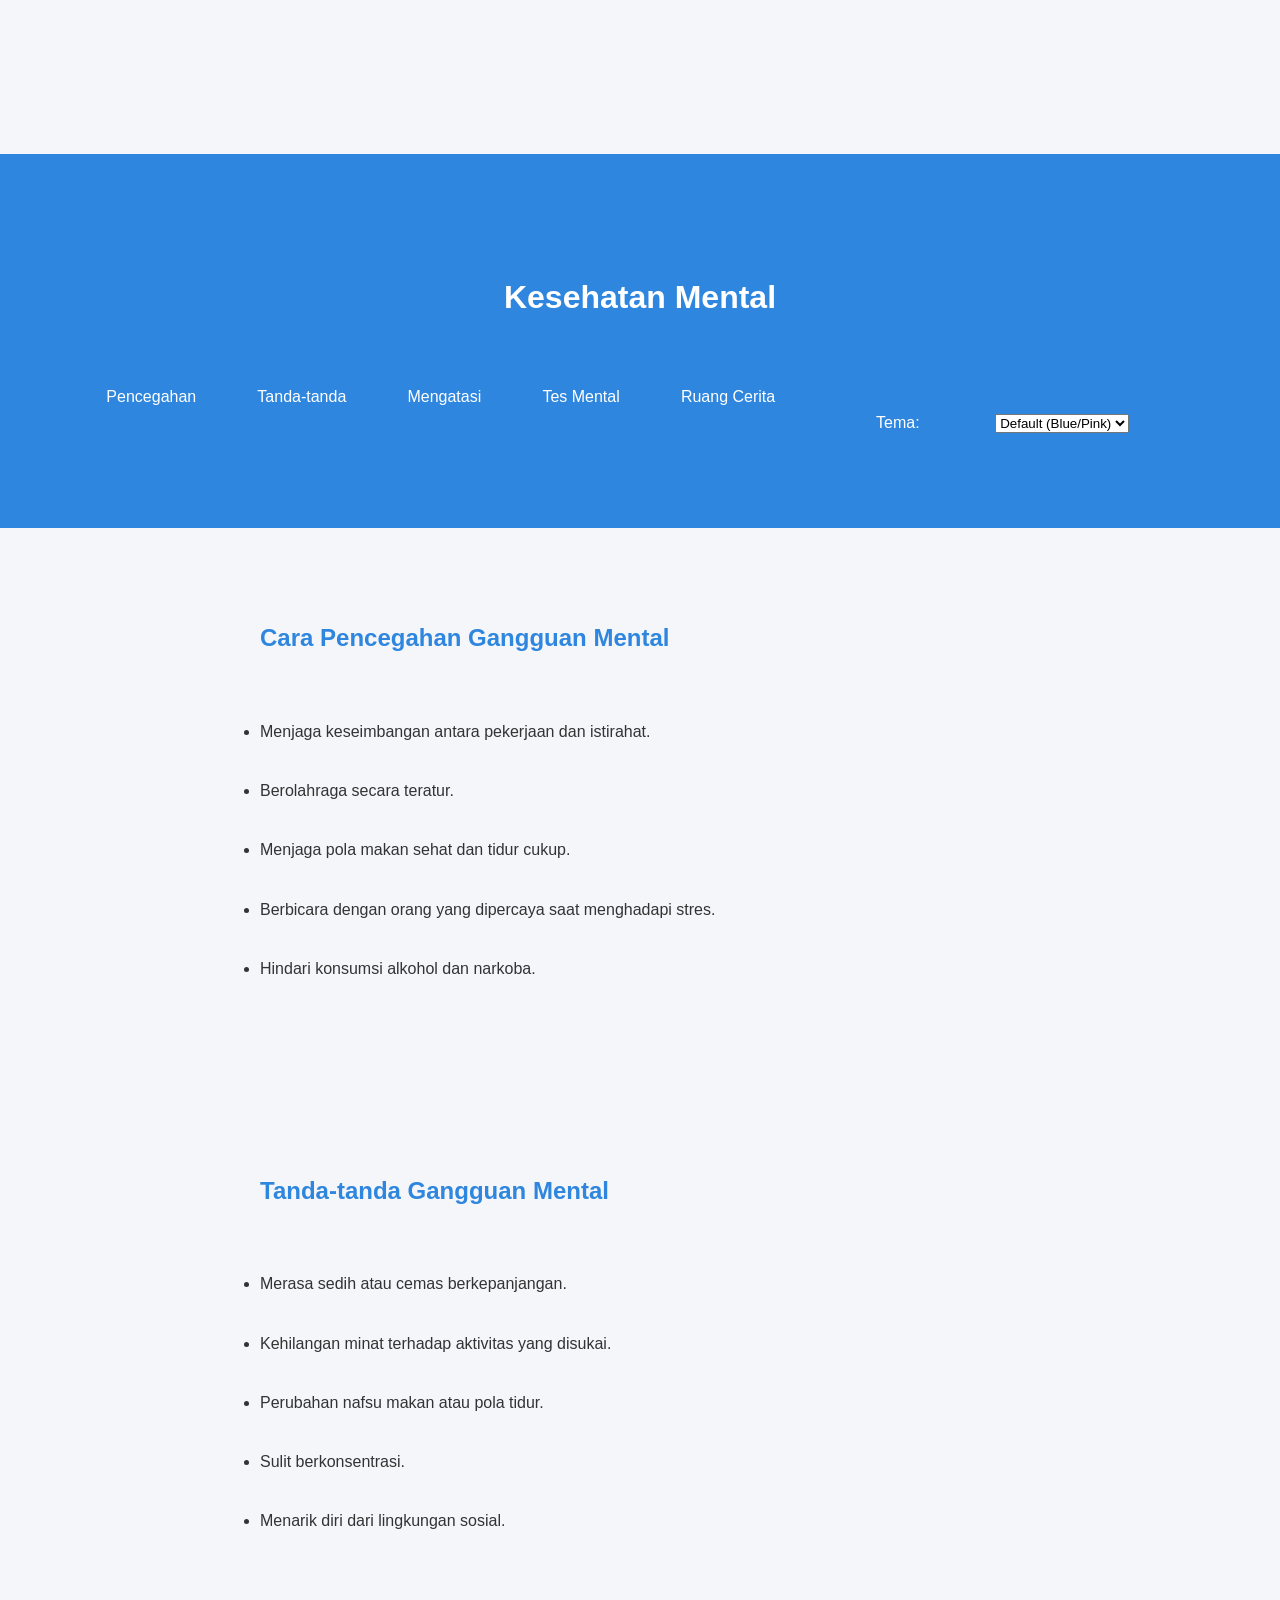
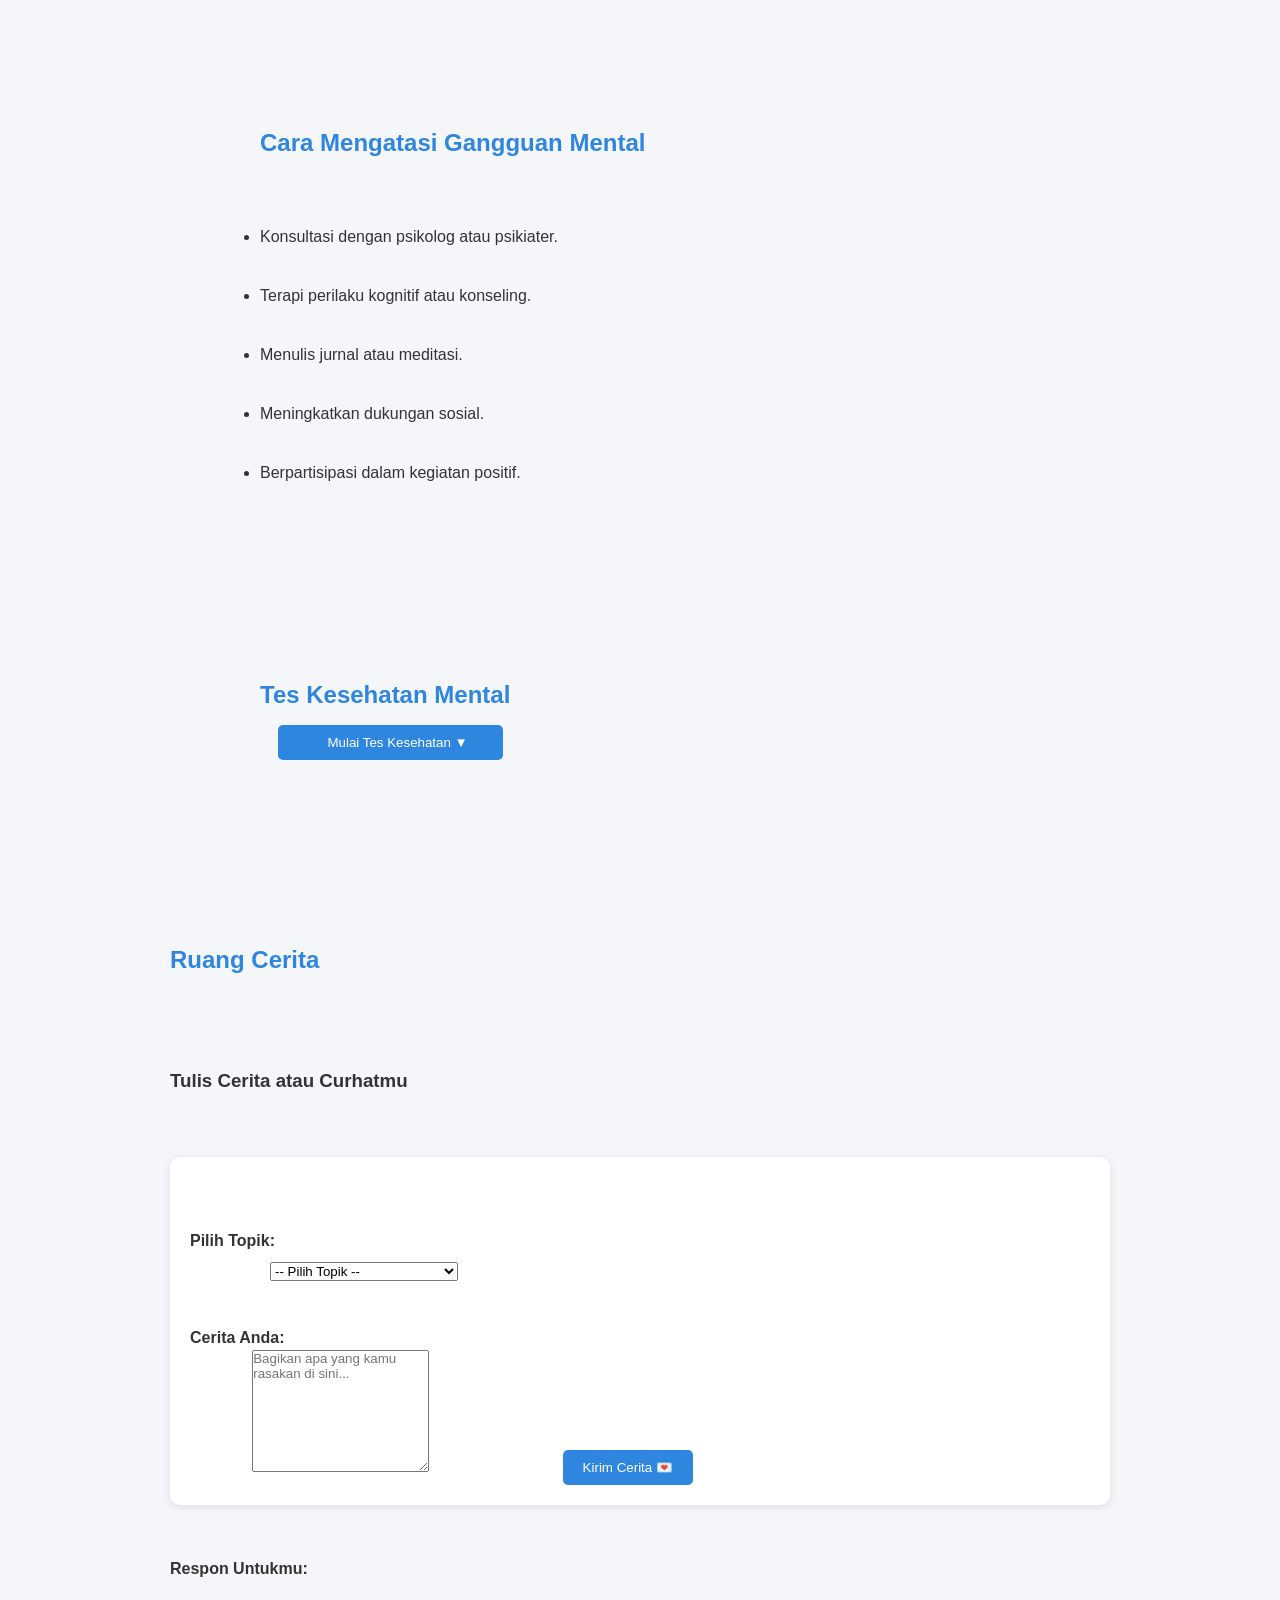
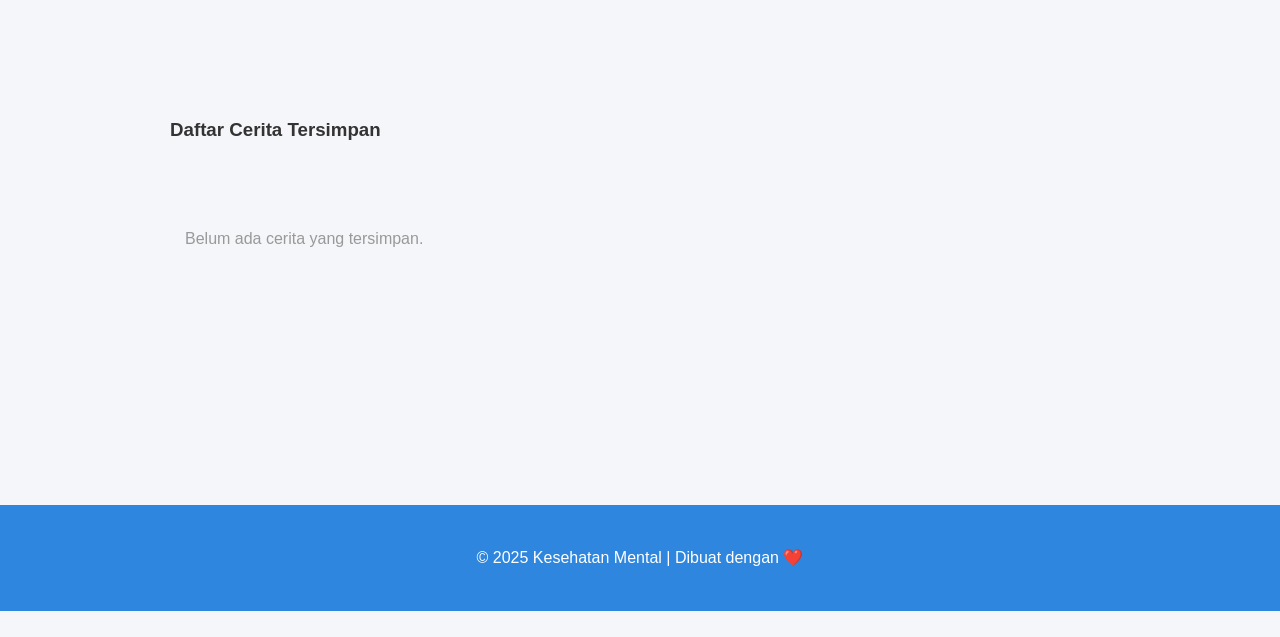
==== commit 06d16940: "Add files via upload" ====
--- a/index.html
+++ b/index.html
@@ -1,1004 +1,776 @@
 <!DOCTYPE html>
 <html lang="id">
 <head>
-  <meta charset="utf-8" />
-  <meta name="viewport" content="width=device-width,initial-scale=1" />
-  <title>Kesehatan Mental</title>
-
-  <link rel="stylesheet" href="style.css">
-
-  <style>
-    /* ==============================
-       BASE OVERRIDES: tetap jaga struktur awal
-       ============================== */
-    * { box-sizing: border-box; margin:0; padding:0; font-family: "Poppins", "Segoe UI", Roboto, sans-serif; }
-    /* Warna font default (Blue/Pink Gradient) akan menggunakan Dark Blue/Pink Gradient */
-    body { color: #3a5fbf; line-height:1.6; min-height:100vh; position:relative; overflow-x:hidden; transition: color .4s ease, background-color .3s ease; }
-
-    body::before{
-      content: "";
-      position: fixed;
-      inset: 0;
-      z-index: -100;
-      background: linear-gradient(135deg, #f7f9ff 0%, #f2f7ff 40%, #fff4fb 100%);
-      transition: background .4s ease;
-    }
-
-    /* Header - sekarang bergradien biru->pink (tetap kotak) */
-    header {
-      background: linear-gradient(90deg, #7aa3ff 0%, #ffb3d9 100%);
-      padding: 1rem 0;
-      text-align: center;
-      position: relative;
-      overflow: visible;
-      transition: background .4s ease;
-    }
-    header h1 { margin-bottom: 8px; font-size: 1.8rem; color: #3a5fbf; } /* Dark Blue for Default */
-
-    nav ul { list-style:none; display:flex; justify-content:center; gap:18px; flex-wrap:wrap; margin-top:6px; }
-    nav ul li a { text-decoration:none; font-weight:600; padding:6px 8px; display:inline-block; color: #3a5fbf; } /* Dark Blue for Default */
-    nav ul li a:hover { text-decoration:underline; }
-
-    section { padding: 40px 20px; max-width: 900px; margin: 20px auto; background: transparent; }
-
-    /* H2 - Default to Dark Blue/Pink Gradient */
-    h2 {
-      margin-bottom:10px;
-      transition: all .4s ease; /* Tambahkan transisi untuk tema */
-      /* Dark Blue/Pink Gradient for Default H2/Accent */
-      background: linear-gradient(90deg, #3a5fbf 0%, #c4407b 100%);
-      -webkit-background-clip: text;
-      -webkit-text-fill-color: transparent;
-      background-clip: text;
-      text-fill-color: transparent;
-    }
-
-    form { margin-top:20px; background: white; padding:18px; border-radius:12px; box-shadow: 0 6px 18px rgba(30,40,80,0.06); }
-
-    .question { margin-bottom:12px; }
-    /* INPUT NUMBER STYLE */
-    input[type="number"] {
-      padding:8px;
-      border-radius:6px;
-      border:1px solid #ddd;
-      width: 60px; /* Ukuran kecil */
-      text-align: center;
-      -moz-appearance: textfield; /* Hide arrows in Firefox */
-    }
-    input[type="number"]::-webkit-outer-spin-button,
-    input[type="number"]::-webkit-inner-spin-button {
-      -webkit-appearance: none; /* Hide arrows in Chrome/Safari */
-      margin: 0;
-    }
-    
-    button, .btn {
-      background: #9ebdff;
-      color:white;
-      padding:10px 16px;
-      border:none;
-      border-radius:8px;
-      cursor:pointer;
-      font-weight:600;
-      position:relative;
-      overflow:visible;
-      transition: transform .12s ease, box-shadow .12s ease, background .4s ease, color .4s ease;
-    }
-    button:hover, .btn:hover { transform: translateY(-3px); box-shadow: 0 6px 18px rgba(32,48,120,0.12); }
-
-    #hasil { margin-top:18px; background:#eaf2ff; padding:14px; border-radius:10px; }
-
-    footer { text-align:center; background:transparent; color:inherit; padding:18px 10px; margin-top:40px; }
-
-    .card {
-      background: rgba(255,255,255,0.9);
-      border-radius: 12px;
-      padding: 12px;
-      box-shadow: 0 6px 18px rgba(30,40,80,0.05);
-      height: 100%;
-    }
-
-    .question-label {
-        color: inherit; /* Pastikan label mengikuti warna body */
-    }
-
-    /* Tata letak grid untuk pertanyaan */
-    .questions-grid {
-      display:grid;
-      grid-template-columns:repeat(auto-fit,minmax(280px,1fr));
-      gap:15px; /* Tambah gap */
-    }
-    /* Style untuk form pertanyaan */
-    .question-item {
-        display:flex;
-        flex-direction:column;
-        gap:6px;
-    }
-    .question-label {
-        display:block;
-        font-weight:600;
-        margin-bottom:4px;
-        color: inherit;
-    }
-    .score-control {
-        display:flex;
-        gap:8px;
-        align-items:center;
-    }
-
-    /* RUANG CERITA / STORY BOX STYLES (NEW) */
-    #quotes-section { padding: 0; border-radius:12px; background: none; box-shadow: none; }
-    
-    .story-card {
-      background: rgba(255,255,255,0.9);
-      border-radius: 12px;
-      padding: 20px;
-      box-shadow: 0 6px 18px rgba(30,40,80,0.05);
-      margin-bottom: 25px;
-    }
-    
-    #story-textarea, #topic-select {
-      width: 100%; 
-      padding: 10px; 
-      border-radius: 8px; 
-      border: 1px solid #ddd; 
-      margin-top: 5px;
-      font-family: inherit;
-      font-size: 1rem;
-      background: white;
-    }
-    #story-textarea {
-        resize: vertical; 
-        min-height: 150px;
-        margin-bottom: 10px;
-    }
-    
-    /* Response Message Box */
-    #response-message {
-        margin-top: 20px;
-        padding: 15px;
-        border-radius: 8px;
-        border-left: 5px solid #7aa3ff; /* Accent blue (Default) */
-        background: #f0f7ff;
-        color: inherit;
-        display: none; /* Hidden by default */
-        font-weight: 500;
-        transition: all 0.3s ease;
-    }
-
-    /* Styles for list of stories */
-    .story-list-item {
-        margin-bottom: 15px;
-        border: 1px solid #eee;
-        padding: 15px;
-        border-radius: 8px;
-        background: white;
-        transition: all 0.2s ease;
-    }
-    .story-list-item:hover {
-        box-shadow: 0 4px 12px rgba(30,40,80,0.08);
-    }
-    .story-list-item h4 {
-        margin-bottom: 5px;
-        color: inherit;
-    }
-    .delete-story-btn { background:#ff9999 !important; color:#333 !important; }
-
-    
-    /* Theme chooser: DROPDOWN style */
-    .theme-chooser {
-        display: flex;
-        align-items: center;
-        gap: 5px;
-        padding: 6px 0; /* Padding agar sejajar dengan link navigasi */
-    }
-    .theme-chooser select, #quote-select {
-      padding:4px 8px; /* Dikecilkan agar pas di nav */
-      border-radius:8px; border:1px solid #ddd; background-color:white; cursor:pointer;
-      box-shadow: 0 3px 6px rgba(0,0,0,0.05);
-      min-width: 130px;
-      appearance: auto;
-      font-size: 0.9rem;
-    }
-    
-    /* Style untuk label tema di header (agar mengikuti warna link) */
-    header nav .theme-chooser label {
-        font-size: 0.9rem;
-        font-weight: 600;
-        color: #3a5fbf; /* Default Dark Blue */
-        white-space: nowrap;
-    }
-
-
-    /* ==============================
-       Theme Specific Styles (Dark Font Colors & New Elements)
-       ============================== */
-    /* Pastel Pink Theme */
-    body[data-theme="pink"] { color: #7d445c; } /* Dark Pink for all text */
-    header[data-theme="pink"] h1, header[data-theme="pink"] nav ul li a, header[data-theme="pink"] nav .theme-chooser label { color: #7d445c; }
-    h2[data-theme="pink"] {
-        color: #c4407b; /* Darker Pink for headings/accents */
-        background: none;
-        -webkit-text-fill-color: initial;
-        background-clip: initial;
-    }
-    #response-message[data-theme="pink"] { border-left-color: #ffb3d9; background: #fff4fb; }
-    .story-list-item[data-theme="pink"] { border: 1px solid #ffb3d9; }
-
-    /* Pastel Blue Theme */
-    body[data-theme="blue"] { color: #30538a; } /* Dark Blue for all text */
-    header[data-theme="blue"] h1, header[data-theme="blue"] nav ul li a, header[data-theme="blue"] nav .theme-chooser label { color: #30538a; }
-    h2[data-theme="blue"] {
-        color: #1a407a; /* Darker Blue for headings/accents */
-        background: none;
-        -webkit-text-fill-color: initial;
-        background-clip: initial;
-    }
-    #response-message[data-theme="blue"] { border-left-color: #7aa3ff; background: #f0f7ff; }
-    .story-list-item[data-theme="blue"] { border: 1px solid #7aa3ff; }
-
-    /* Pastel Purple Theme */
-    body[data-theme="purple"] { color: #53308a; } /* Dark Purple for all text */
-    header[data-theme="purple"] h1, header[data-theme="purple"] nav ul li a, header[data-theme="purple"] nav .theme-chooser label { color: #53308a; }
-    h2[data-theme="purple"] {
-        color: #6035b3; /* Darker Purple for headings/accents */
-        background: none;
-        -webkit-text-fill-color: initial;
-        background-clip: initial;
-    }
-    #response-message[data-theme="purple"] { border-left-color: #b380ff; background: #f8f0ff; }
-    .story-list-item[data-theme="purple"] { border: 1px solid #b380ff; }
-
-    /* Gradient Rainbow Theme */
-    body[data-theme="rainbow"] { color: #333; } /* Base color dark */
-    header[data-theme="rainbow"] h1, header[data-theme="rainbow"] nav ul li a, header[data-theme="rainbow"] nav .theme-chooser label { color: #333; }
-    h2[data-theme="rainbow"] {
-        /* Dark Rainbow Gradient for headings/accents */
-        background: linear-gradient(90deg, #b3579b, #3a5fbf, #53308a);
-        -webkit-background-clip: text;
-        -webkit-text-fill-color: transparent;
-        background-clip: text;
-        text-fill-color: transparent;
-        color: initial;
-    }
-    #response-message[data-theme="rainbow"] { 
-        border-left: 5px solid; 
-        border-image: linear-gradient(180deg, #b3579b, #3a5fbf) 1;
-        background: #f7f7f7;
-    }
-    .story-list-item[data-theme="rainbow"] { 
-        border: 1px solid; 
-        border-image: linear-gradient(90deg, #b3579b, #3a5fbf) 1;
-    }
-
-    /* Override button styling for themes */
-    button[data-theme="pink"], .btn[data-theme="pink"] { background: #ffb3d9; color: #333; }
-    button[data-theme="blue"], .btn[data-theme="blue"] { background: #7aa3ff; color: white; }
-    button[data-theme="purple"], .btn[data-theme="purple"] { background: #b380ff; color: white; }
-    button[data-theme="rainbow"], .btn[data-theme="rainbow"] { background: linear-gradient(90deg,#ffd6f0,#dbe9ff); color: #333; }
-
-    /* ==============================
-       Small responsiveness
-       ============================== */
-    @media (max-width:720px){
-      header h1 { font-size:1.4rem; }
-      nav ul { gap:10px; font-size:0.95rem; }
-      .cloud.c1, .cloud.c2, .cloud.c3 { display:block; opacity:.6; }
-      .questions-grid { grid-template-columns: 1fr; } /* Satu kolom di layar kecil */
-    }
-    @media (max-width: 550px) {
-        nav ul { flex-direction: column; gap: 5px; } /* Susun vertikal jika layar terlalu sempit */
-        .theme-chooser { justify-content: center; }
-    }
-
-  </style>
+  <meta charset="utf-8" />
+  <meta name="viewport" content="width=device-width,initial-scale=1" />
+  <title>Kesehatan Mental</title>
+
+  <link rel="stylesheet" href="style.css">
+
+  <style>
+    /* ==============================
+       BASE OVERRIDES: tetap jaga struktur awal
+       ============================== */
+    * { box-sizing: border-box; margin:0; padding:0; font-family: "Poppins", "Segoe UI", Roboto, sans-serif; }
+    /* Warna font default (Blue/Pink Gradient) akan menggunakan Dark Blue/Pink Gradient */
+    body { color: #3a5fbf; line-height:1.6; min-height:100vh; position:relative; overflow-x:hidden; transition: color .4s ease, background-color .3s ease; }
+
+    body::before{
+      content: "";
+      position: fixed;
+      inset: 0;
+      z-index: -100;
+      background: linear-gradient(135deg, #f7f9ff 0%, #f2f7ff 40%, #fff4fb 100%);
+      transition: background .4s ease;
+    }
+
+    /* Header - sekarang bergradien biru->pink (tetap kotak) */
+    header {
+      background: linear-gradient(90deg, #7aa3ff 0%, #ffb3d9 100%);
+      padding: 1rem 0;
+      text-align: center;
+      position: relative;
+      overflow: visible;
+      transition: background .4s ease;
+    }
+    header h1 { margin-bottom: 8px; font-size: 1.8rem; color: #3a5fbf; } /* Dark Blue for Default */
+
+    nav ul { list-style:none; display:flex; justify-content:center; gap:18px; flex-wrap:wrap; margin-top:6px; }
+    nav ul li a { text-decoration:none; font-weight:600; padding:6px 8px; display:inline-block; color: #3a5fbf; } /* Dark Blue for Default */
+    nav ul li a:hover { text-decoration:underline; }
+
+    section { padding: 40px 20px; max-width: 900px; margin: 20px auto; background: transparent; }
+
+    /* H2 - Default to Dark Blue/Pink Gradient */
+    h2 {
+      margin-bottom:10px;
+      transition: all .4s ease; /* Tambahkan transisi untuk tema */
+      /* Dark Blue/Pink Gradient for Default H2/Accent */
+      background: linear-gradient(90deg, #3a5fbf 0%, #c4407b 100%);
+      -webkit-background-clip: text;
+      -webkit-text-fill-color: transparent;
+      background-clip: text;
+      text-fill-color: transparent;
+    }
+
+    form { margin-top:20px; background: white; padding:18px; border-radius:12px; box-shadow: 0 6px 18px rgba(30,40,80,0.06); }
+
+    .question { margin-bottom:12px; }
+    /* INPUT NUMBER STYLE */
+    input[type="number"] {
+      padding:8px;
+      border-radius:6px;
+      border:1px solid #ddd;
+      width: 60px; /* Ukuran kecil */
+      text-align: center;
+      -moz-appearance: textfield; /* Hide arrows in Firefox */
+    }
+    input[type="number"]::-webkit-outer-spin-button,
+    input[type="number"]::-webkit-inner-spin-button {
+      -webkit-appearance: none; /* Hide arrows in Chrome/Safari */
+      margin: 0;
+    }
+    
+    button, .btn {
+      background: #9ebdff;
+      color:white;
+      padding:10px 16px;
+      border:none;
+      border-radius:8px;
+      cursor:pointer;
+      font-weight:600;
+      position:relative;
+      overflow:visible;
+      transition: transform .12s ease, box-shadow .12s ease, background .4s ease, color .4s ease;
+    }
+    button:hover, .btn:hover { transform: translateY(-3px); box-shadow: 0 6px 18px rgba(32,48,120,0.12); }
+
+    #hasil { margin-top:18px; background:#eaf2ff; padding:14px; border-radius:10px; }
+
+    footer { text-align:center; background:transparent; color:inherit; padding:18px 10px; margin-top:40px; }
+
+    .card {
+      background: rgba(255,255,255,0.9);
+      border-radius: 12px;
+      padding: 12px;
+      box-shadow: 0 6px 18px rgba(30,40,80,0.05);
+      height: 100%;
+    }
+
+    .question-label {
+        color: inherit; /* Pastikan label mengikuti warna body */
+    }
+
+    /* Tata letak grid untuk pertanyaan */
+    .questions-grid {
+      display:grid;
+      grid-template-columns:repeat(auto-fit,minmax(280px,1fr));
+      gap:15px; /* Tambah gap */
+    }
+    /* Style untuk form pertanyaan */
+    .question-item {
+        display:flex;
+        flex-direction:column;
+        gap:6px;
+    }
+    .question-label {
+        display:block;
+        font-weight:600;
+        margin-bottom:4px;
+        color: inherit;
+    }
+    .score-control {
+        display:flex;
+        gap:8px;
+        align-items:center;
+    }
+
+    /* RUANG CERITA / STORY BOX STYLES (NEW) */
+    #quotes-section { padding: 0; border-radius:12px; background: none; box-shadow: none; }
+    
+    .story-card {
+      background: rgba(255,255,255,0.9);
+      border-radius: 12px;
+      padding: 20px;
+      box-shadow: 0 6px 18px rgba(30,40,80,0.05);
+      margin-bottom: 25px;
+    }
+    
+    #story-textarea, #topic-select {
+      width: 100%; 
+      padding: 10px; 
+      border-radius: 8px; 
+      border: 1px solid #ddd; 
+      margin-top: 5px;
+      font-family: inherit;
+      font-size: 1rem;
+      background: white;
+    }
+    #story-textarea {
+        resize: vertical; 
+        min-height: 150px;
+        margin-bottom: 10px;
+    }
+    
+    /* Response Message Box */
+    #response-message {
+        margin-top: 20px;
+        padding: 15px;
+        border-radius: 8px;
+        border-left: 5px solid #7aa3ff; /* Accent blue (Default) */
+        background: #f0f7ff;
+        color: inherit;
+        display: none; /* Hidden by default */
+        font-weight: 500;
+        transition: all 0.3s ease;
+    }
+
+    /* Styles for list of stories */
+    .story-list-item {
+        margin-bottom: 15px;
+        border: 1px solid #eee;
+        padding: 15px;
+        border-radius: 8px;
+        background: white;
+        transition: all 0.2s ease;
+    }
+    .story-list-item:hover {
+        box-shadow: 0 4px 12px rgba(30,40,80,0.08);
+    }
+    .story-list-item h4 {
+        margin-bottom: 5px;
+        color: inherit;
+    }
+    .delete-story-btn { background:#ff9999 !important; color:#333 !important; }
+
+    
+    /* Theme chooser: DROPDOWN style */
+    .theme-chooser {
+        display: flex;
+        align-items: center;
+        gap: 5px;
+        padding: 6px 0; /* Padding agar sejajar dengan link navigasi */
+    }
+    .theme-chooser select, #quote-select {
+      padding:4px 8px; /* Dikecilkan agar pas di nav */
+      border-radius:8px; border:1px solid #ddd; background-color:white; cursor:pointer;
+      box-shadow: 0 3px 6px rgba(0,0,0,0.05);
+      min-width: 130px;
+      appearance: auto;
+      font-size: 0.9rem;
+    }
+    
+    /* Style untuk label tema di header (agar mengikuti warna link) */
+    header nav .theme-chooser label {
+        font-size: 0.9rem;
+        font-weight: 600;
+        color: #3a5fbf; /* Default Dark Blue */
+        white-space: nowrap;
+    }
+
+
+    /* ==============================
+       Theme Specific Styles (Dark Font Colors & New Elements)
+       ============================== */
+    /* Pastel Pink Theme */
+    body[data-theme="pink"] { color: #7d445c; } /* Dark Pink for all text */
+    header[data-theme="pink"] h1, header[data-theme="pink"] nav ul li a, header[data-theme="pink"] nav .theme-chooser label { color: #7d445c; }
+    h2[data-theme="pink"] {
+        color: #c4407b; /* Darker Pink for headings/accents */
+        background: none;
+        -webkit-text-fill-color: initial;
+        background-clip: initial;
+    }
+    #response-message[data-theme="pink"] { border-left-color: #ffb3d9; background: #fff4fb; }
+    .story-list-item[data-theme="pink"] { border: 1px solid #ffb3d9; }
+
+    /* Pastel Blue Theme */
+    body[data-theme="blue"] { color: #30538a; } /* Dark Blue for all text */
+    header[data-theme="blue"] h1, header[data-theme="blue"] nav ul li a, header[data-theme="blue"] nav .theme-chooser label { color: #30538a; }
+    h2[data-theme="blue"] {
+        color: #1a407a; /* Darker Blue for headings/accents */
+        background: none;
+        -webkit-text-fill-color: initial;
+        background-clip: initial;
+    }
+    #response-message[data-theme="blue"] { border-left-color: #7aa3ff; background: #f0f7ff; }
+    .story-list-item[data-theme="blue"] { border: 1px solid #7aa3ff; }
+
+    /* Pastel Purple Theme */
+    body[data-theme="purple"] { color: #53308a; } /* Dark Purple for all text */
+    header[data-theme="purple"] h1, header[data-theme="purple"] nav ul li a, header[data-theme="purple"] nav .theme-chooser label { color: #53308a; }
+    h2[data-theme="purple"] {
+        color: #6035b3; /* Darker Purple for headings/accents */
+        background: none;
+        -webkit-text-fill-color: initial;
+        background-clip: initial;
+    }
+    #response-message[data-theme="purple"] { border-left-color: #b380ff; background: #f8f0ff; }
+    .story-list-item[data-theme="purple"] { border: 1px solid #b380ff; }
+
+    /* Gradient Rainbow Theme */
+    body[data-theme="rainbow"] { color: #333; } /* Base color dark */
+    header[data-theme="rainbow"] h1, header[data-theme="rainbow"] nav ul li a, header[data-theme="rainbow"] nav .theme-chooser label { color: #333; }
+    h2[data-theme="rainbow"] {
+        /* Dark Rainbow Gradient for headings/accents */
+        background: linear-gradient(90deg, #b3579b, #3a5fbf, #53308a);
+        -webkit-background-clip: text;
+        -webkit-text-fill-color: transparent;
+        background-clip: text;
+        text-fill-color: transparent;
+        color: initial;
+    }
+    #response-message[data-theme="rainbow"] { 
+        border-left: 5px solid; 
+        border-image: linear-gradient(180deg, #b3579b, #3a5fbf) 1;
+        background: #f7f7f7;
+    }
+    .story-list-item[data-theme="rainbow"] { 
+        border: 1px solid; 
+        border-image: linear-gradient(90deg, #b3579b, #3a5fbf) 1;
+    }
+
+    /* Override button styling for themes */
+    button[data-theme="pink"], .btn[data-theme="pink"] { background: #ffb3d9; color: #333; }
+    button[data-theme="blue"], .btn[data-theme="blue"] { background: #7aa3ff; color: white; }
+    button[data-theme="purple"], .btn[data-theme="purple"] { background: #b380ff; color: white; }
+    button[data-theme="rainbow"], .btn[data-theme="rainbow"] { background: linear-gradient(90deg,#ffd6f0,#dbe9ff); color: #333; }
+
+    /* ==============================
+       Small responsiveness
+       ============================== */
+    @media (max-width:720px){
+      header h1 { font-size:1.4rem; }
+      nav ul { gap:10px; font-size:0.95rem; }
+      .cloud.c1, .cloud.c2, .cloud.c3 { display:block; opacity:.6; }
+      .questions-grid { grid-template-columns: 1fr; } /* Satu kolom di layar kecil */
+    }
+    @media (max-width: 550px) {
+        nav ul { flex-direction: column; gap: 5px; } /* Susun vertikal jika layar terlalu sempit */
+        .theme-chooser { justify-content: center; }
+    }
+
+  </style>
 </head>
 <body>
 
-  <div class="clouds" aria-hidden="true">
-    <div class="cloud c1" style="left:-30%; top:8%;"></div>
-    <div class="cloud c2" style="left:-40%; top:38%;"></div>
-    <div class="cloud c3" style="left:-50%; top:68%;"></div>
-  </div>
-
-  <header id="main-header">
-    <div class="sparkle s1" aria-hidden="true"></div>
-    <div class="sparkle s2" aria-hidden="true"></div>
-    <div class="sparkle s3" aria-hidden="true"></div>
-
-    <h1>Kesehatan Mental</h1>
-
-    <nav>
-      <ul>
-        <li><a href="#pencegahan">Pencegahan</a></li>
-        <li><a href="#tanda">Tanda-tanda</a></li>
-        <li><a href="#mengatasi">Mengatasi</a></li>
-        <li><a href="#angket">Tes Mental</a></li>
-        <li><a href="#quotes">Ruang Cerita</a></li> <li class="theme-menu-item">
-            <div class="theme-chooser">
-                <label for="theme-select">Tema:</label>
-                <select id="theme-select" aria-label="Pilih tema warna">
-                    <option value="default">Default (Blue/Pink)</option>
-                    <option value="pink">Pastel Pink</option>
-                    <option value="blue">Pastel Blue</option>
-                    <option value="purple">Pastel Purple</option>
-                    <option value="rainbow">Gradient Rainbow</option>
-                </select>
-            </div>
-        </li>
-      </ul>
-    </nav>
-  </header>
-
-  <section id="pencegahan">
-    <h2 id="h2-pencegahan">Cara Pencegahan Gangguan Mental</h2>
-    <ul>
-      <li>Menjaga keseimbangan antara pekerjaan dan istirahat.</li>
-      <li>Berolahraga secara teratur.</li>
-      <li>Menjaga pola makan sehat dan tidur cukup.</li>
-      <li>Berbicara dengan orang yang dipercaya saat menghadapi stres.</li>
-      <li>Hindari konsumsi alkohol dan narkoba.</li>
-    </ul>
-  </section>
-
-  <section id="tanda">
-    <h2 id="h2-tanda">Tanda-tanda Gangguan Mental</h2>
-    <ul>
-      <li>Merasa sedih atau cemas berkepanjangan.</li>
-      <li>Kehilangan minat terhadap aktivitas yang disukai.</li>
-      <li>Perubahan nafsu makan atau pola tidur.</li>
-      <li>Sulit berkonsentrasi.</li>
-      <li>Menarik diri dari lingkungan sosial.</li>
-    </ul>
-  </section>
-
-  <section id="mengatasi">
-    <h2 id="h2-mengatasi">Cara Mengatasi Gangguan Mental</h2>
-    <ul>
-      <li>Konsultasi dengan psikolog atau psikiater.</li>
-      <li>Terapi perilaku kognitif atau konseling.</li>
-      <li>Menulis jurnal atau meditasi.</li>
-      <li>Meningkatkan dukungan sosial.</li>
-      <li>Berpartisipasi dalam kegiatan positif.</li>
-    </ul>
-  </section>
-
-  <section id="angket">
-    <h2 id="h2-angket">Tes Kesehatan Mental</h2>
-
-    <button id="toggle-test-btn" class="btn" style="margin-bottom:20px;">
-        Mulai Tes Kesehatan <span class="toggle-icon">▼</span>
-    </button>
-
-    <div id="test-content-container" class="card" style="display:none;">
-      
-        <div>
-            <div class="tests-tabs" role="tablist" aria-label="Pilih tes" style="margin-bottom: 14px;">
-                <button class="tab active" data-test="stres">Tes Stres (15)</button>
-                <button class="tab" data-test="kecemasan">Tes Kecemasan</button>
-                <button class="tab" data-test="kebahagiaan">Tes Kebahagiaan</button>
-                <button class="tab" data-test="keseimbangan">Tes Keseimbangan Hidup</button>
-            </div>
-            
-            <div id="panels" style="margin-top:14px;">
-                <div class="test-panel active" data-testpanel="stres">
-                    <form class="test-form" data-questions="15">
-                        <div style="display:flex;flex-direction:column;gap:15px;">
-                            <div class="questions-grid">
-                                </div>
-                            <div style="display:flex;gap:10px; margin-top:8px;">
-                                <button type="submit" class="btn" id="submitStres">Lihat Hasil <span class="hover-ico">✨</span></button>
-                                <button type="button" class="btn btn-reset" style="background:#fff;color:#333;border:1px solid #eee;">Reset <span class="hover-ico">♡</span></button>
-                            </div>
-                        </div>
-                    </form>
-                </div>
-
-                <div class="test-panel" data-testpanel="kecemasan">
-                    <form class="test-form" data-questions="10">
-                        <div style="display:flex;flex-direction:column;gap:15px;">
-                            <div class="questions-grid"></div>
-                            <div style="display:flex;gap:10px; margin-top:8px;">
-                                <button type="submit" class="btn">Lihat Hasil <span class="hover-ico">✨</span></button>
-                                <button type="button" class="btn btn-reset" style="background:#fff;color:#333;border:1px solid #eee;">Reset <span class="hover-ico">♡</span></button>
-                            </div>
-                        </div>
-                    </form>
-                </div>
-
-                <div class="test-panel" data-testpanel="kebahagiaan">
-                    <form class="test-form" data-questions="8">
-                        <div style="display:flex;flex-direction:column;gap:15px;">
-                            <div class="questions-grid"></div>
-                            <div style="display:flex;gap:10px; margin-top:8px;">
-                                <button type="submit" class="btn">Lihat Hasil <span class="hover-ico">✨</span></button>
-                                <button type="button" class="btn btn-reset" style="background:#fff;color:#333;border:1px solid #eee;">Reset <span class="hover-ico">♡</span></button>
-                            </div>
-                        </div>
-                    </form>
-                </div>
-
-                <div class="test-panel" data-testpanel="keseimbangan">
-                    <form class="test-form" data-questions="12">
-                        <div style="display:flex;flex-direction:column;gap:15px;">
-                            <div class="questions-grid"></div>
-                            <div style="display:flex;gap:10px; margin-top:8px;">
-                                <button type="submit" class="btn">Lihat Hasil <span class="hover-ico">✨</span></button>
-                                <button type="button" class="btn btn-reset" style="background:#fff;color:#333;border:1px solid #eee;">Reset <span class="hover-ico">♡</span></button>
-                            </div>
-                        </div>
-                    </form>
-                </div>
-            </div>
-
-            <div id="hasil-area" style="margin-top:16px; display:none;" class="card">
-                <h3 id="hasil-title">Hasil Tes</h3>
-                <p id="hasil-emoji" style="font-size:2rem; margin:8px 0;">🙂</p>
-                <p id="hasil-score" style="font-weight:700;"></p>
-                <p id="hasil-interpretasi"></p>
-                <div style="margin-top:8px; display:flex; gap:8px;">
-                    <button class="btn" id="saveLocal">Simpan Hasil <span class="hover-ico">♡</span></button>
-                    <button class="btn" id="downloadResult" style="background:#fff;color:#333;border:1px solid #eee;">Download <span class="hover-ico">✨</span></button>
-                </div>
-            </div>
-        </div>
-    </div>
-  </section>
-
-  <section id="quotes" style="max-width:980px;margin:30px auto;">
-    <h2 id="h2-quotes">Ruang Cerita</h2>
-    <div id="quotes-section">
-      
-      <div class="story-card" id="story-input-card">
-          <h3 style="margin-bottom: 15px; color:inherit;">Tulis Cerita atau Curhatmu</h3>
-          <form id="story-form">
-              <div style="margin-bottom: 15px;">
-                  <label for="topic-select" style="font-weight: 600; display: block; margin-bottom: 5px;">Pilih Topik:</label>
-                  <select id="topic-select" aria-label="Pilih Topik Curhat" required>
-                      <option value="">-- Pilih Topik --</option>
-                      <option value="pribadi">Masalah Pribadi/Diri Sendiri</option>
-                      <option value="pekerjaan">Pekerjaan/Pendidikan</option>
-                      <option value="keluarga">Keluarga/Rumah</option>
-                      <option value="hubungan">Hubungan Sosial/Pasangan</option>
-                      <option value="umum">Lain-lain (Umum)</option>
-                  </select>
-              </div>
-              
-              <label for="story-textarea" style="font-weight: 600; display: block;">Cerita Anda:</label>
-              <textarea id="story-textarea" rows="8" placeholder="Bagikan apa yang kamu rasakan di sini..." aria-label="Tulis cerita atau curhat pribadi" required></textarea>
-              
-              <button id="submit-story-btn" class="btn" type="submit">Kirim Cerita <span class="hover-ico">💌</span></button>
-          </form>
-
-          <div id="response-message" class="card">
-              <h4 style="margin-bottom: 5px; color:inherit;">Respon Untukmu:</h4>
-              <p id="response-text"></p>
-          </div>
-      </div>
-      
-      <div id="saved-stories-container">
-          <h3 style="margin-bottom: 15px; color:inherit;">Daftar Cerita Tersimpan</h3>
-          <div id="stories-list">
-              <p class="card" style="padding: 15px; color: #999;">Belum ada cerita yang tersimpan.</p>
-          </div>
-      </div>
-
-    </div>
-  </section>
-
-  <footer>
-    <p>© 2025 Kesehatan Mental | Dibuat dengan ❤️</p>
-  </footer>
-
-  <script>
-    /**********************
-     * UTIL: questions templates (placeholder texts)
-     **********************/
-    const sampleQs = {
-      stres: [
-        "Saya merasa mudah marah atau tersinggung.",
-        "Saya sulit rileks.",
-        "Saya merasa tertekan dengan tuntutan sehari-hari.",
-        "Pikiran saya sering berputar tanpa henti.",
-        "Saya merasa lelah karena beban pikiran.",
-        "Saya mudah terganggu oleh hal kecil.",
-        "Saya merasa tidak sabar.",
-        "Saya khawatir tidak bisa menyelesaikan tugas.",
-        "Saya sering merasa cemas tanpa alasan jelas.",
-        "Tidur saya terganggu karena pikiran.",
-        "Saya merasa tegang otot atau sakit kepala karena stres.",
-        "Saya sulit berkonsentrasi.",
-        "Saya khawatir berlebihan tentang masa depan.",
-        "Saya merasa kewalahan ketika banyak tugas.",
-        "Saya sulit menenangkan diri setelah kejadian menegangkan."
-      ],
-      kecemasan: [
-        "Saya sering merasa cemas tanpa alasan yang jelas.",
-        "Saya khawatir berlebihan terhadap hal kecil.",
-        "Saya merasa gelisah di keramaian.",
-        "Saya sulit tidur karena pikiran cemas.",
-        "Saya khawatir tentang kesehatan saya terus-menerus.",
-        "Saya merasa napas cepat saat cemas.",
-        "Saya menghindari situasi karena takut cemas.",
-        "Saya merasa ada yang tidak terkendali.",
-        "Saya sering memikirkan kemungkinan terburuk.",
-        "Saya sulit menenangkan diri saat khawatir."
-      ],
-      kebahagiaan: [
-        "Saya merasa puas dengan hidup saya saat ini.",
-        "Saya mudah merasakan kebahagiaan dalam hal sederhana.",
-        "Saya merasa memiliki tujuan yang memotivasi.",
-        "Saya merasa dekat dan terhubung dengan orang lain.",
-        "Saya menikmati waktu sendirian tanpa merasa sedih.",
-        "Saya sering tersenyum tanpa alasan khusus.",
-        "Saya bersyukur atas hal-hal kecil setiap hari.",
-        "Saya merasa optimis tentang masa depan."
-      ],
-      keseimbangan: [
-        "Saya merasa pekerjaan dan kehidupan pribadi seimbang.",
-        "Saya cukup tidur dan istirahat.",
-        "Saya punya waktu untuk hobi dan rekreasi.",
-        "Saya menjaga pola makan yang baik.",
-        "Saya meluangkan waktu untuk olahraga.",
-        "Saya merasa hubungan sosial saya sehat.",
-        "Saya memiliki waktu untuk refleksi diri.",
-        "Saya bisa mengelola stres secara rutin.",
-        "Saya merasa punya dukungan saat sulit.",
-        "Saya memberi waktu untuk pengembangan diri.",
-        "Saya merasa bebas dari beban finansial yang berlebihan.",
-        "Saya menikmati kegiatan yang menenangkan."
-      ]
-    };
-
-    /**********************
-     * Render questions into each panel (Using INPUT TYPE="NUMBER")
-     **********************/
-    document.querySelectorAll('.test-panel').forEach(panel=>{
-      const form = panel.querySelector('.test-form');
-      const grid = form.querySelector('.questions-grid');
-      const qKey = panel.dataset.testpanel;
-      const qArr = sampleQs[qKey] || [];
-      const questionsCount = parseInt(form.dataset.questions,10) || qArr.length;
-
-      let finalQs = [];
-      for (let i=0;i<questionsCount;i++){
-        finalQs.push(qArr[i % qArr.length] || `Pertanyaan ${i+1}`);
-      }
-
-      grid.innerHTML = '';
-      finalQs.forEach((q,i)=>{
-        const idx = i+1;
-        const item = document.createElement('div');
-        item.className = 'card question-item';
-        item.innerHTML = `
-          <label class="question-label" for="${qKey}-q${idx}">${idx}. ${q}</label>
-          <div class="score-control">
-            <input type="number" id="${qKey}-q${idx}" name="${qKey}-q${idx}" required min="1" max="5" value="1" data-qindex="${i}">
-            <small style="color:inherit;">(Skor 1-5)</small>
-          </div>
-        `;
-        grid.appendChild(item);
-      });
-    });
-
-    /**********************
-     * Toggle Test Content Visibility
-     **********************/
-    const toggleBtn = document.getElementById('toggle-test-btn');
-    const testContainer = document.getElementById('test-content-container');
-    const toggleIcon = toggleBtn.querySelector('.toggle-icon');
-
-    toggleBtn.addEventListener('click', () => {
-        const isHidden = testContainer.style.display === 'none';
-        
-        if (isHidden) {
-            testContainer.style.display = 'block';
-            toggleBtn.innerHTML = 'Sembunyikan Tes Kesehatan <span class="toggle-icon">▲</span>';
-            // Scroll to the top of the test content area for better UX
-            testContainer.scrollIntoView({ behavior: 'smooth', block: 'start' });
-        } else {
-            testContainer.style.display = 'none';
-            toggleBtn.innerHTML = 'Mulai Tes Kesehatan <span class="toggle-icon">▼</span>';
-        }
-    });
-
-    /**********************
-     * Tabs behavior
-     **********************/
-    document.querySelectorAll('.tab').forEach(t => {
-      t.addEventListener('click', () => {
-        document.querySelectorAll('.tab').forEach(x=>x.classList.remove('active'));
-        t.classList.add('active');
-        const key = t.dataset.test;
-        document.querySelectorAll('.test-panel').forEach(p=>{
-          p.classList.toggle('active', p.dataset.testpanel === key);
-        });
-        document.getElementById('hasil-area').style.display = 'none';
-        // Reset inputs on switch (optional, but good UX)
-        document.querySelectorAll('.test-form input[type="number"]').forEach(s => s.value = 1);
-      });
-    });
-
-    /**********************
-     * Scoring & Interpretation (common function)
-     **********************/
-    function interpretResult(total, questions, testKey){
-      const max = questions*5;
-      // we'll compute 'scorePercent' similar: healthier => higher percent (lower total for Stres/Cemas is better)
-      const healthyPercent = Math.round(((max - total) / max) * 100);
-      let emoji='🙂', title='OK', interp='';
-
-      if (testKey === 'kebahagiaan') {
-        // For 'kebahagiaan', a higher raw score (total) means better (healthier). We need to invert the formula logic for this test.
-        const happinessScore = total; // 8*1 (8) to 8*5 (40)
-        const min = questions*1;
-        const happyPercent = Math.round(((happinessScore - min) / (max - min)) * 100);
-
-        if (happyPercent >= 80) { emoji='🤩'; title='Sangat Bahagia'; interp='Kamu merasa sangat bahagia. Pertahankan rasa syukur dan kebiasaan positif.'; }
-        else if (happyPercent >= 50) { emoji='😊'; title='Cukup Bahagia'; interp='Kamu cukup bahagia. Coba rutinitas kecil yang membahagiakan untuk meningkatkannya.'; }
-        else { emoji='😕'; title='Kurang Bahagia'; interp='Pertimbangkan aktivitas yang memberi makna dan meningkatkan hubungan sosial.'; }
-        return { emoji, title, interp, healthyPercent: happyPercent }; // Return happyPercent as the score
-      }
-
-      // For Stres, Kecemasan, Keseimbangan: lower total = higher healthyPercent
-      if (testKey === 'stres') {
-        if (healthyPercent >= 80) { emoji='😌'; title='Stres Rendah'; interp='Kamu tampak punya mekanisme koping yang baik. Pertahankan kebiasaan positif.'; }
-        else if (healthyPercent >= 50) { emoji='🙂'; title='Stres Sedang'; interp='Perhatikan tanda-tanda stres — coba teknik relaksasi seperti bernapas atau jalan singkat.'; }
-        else { emoji='😟'; title='Stres Tinggi'; interp='Kamu mengalami tingkat stres yang cukup tinggi. Pertimbangkan berbicara dengan orang terpercaya atau profesional.'; }
-      } else if (testKey === 'kecemasan') {
-        if (healthyPercent >= 80) { emoji='😊'; title='Kecemasan Rendah'; interp='Kecemasanmu rendah. Lanjutkan aktivitas yang menenangkan.'; }
-        else if (healthyPercent >= 50) { emoji='😐'; title='Kecemasan Sedang'; interp='Coba teknik pernapasan, kurangi kafein, dan istirahat cukup.'; }
-        else { emoji='😰'; title='Kecemasan Tinggi'; interp='Pertimbangkan dukungan lebih lanjut — konsultasi profesional dapat membantu.'; }
-      } else if (testKey === 'keseimbangan') {
-        if (healthyPercent >= 80) { emoji='🌿'; title='Seimbang'; interp='Kehidupanmu tampak seimbang. Jaga konsistensi dan istirahat.'; }
-        else if (healthyPercent >= 50) { emoji='⚖️'; title='Cukup Seimbang'; interp='Perhatikan area yang kurang — coba atur jadwal dan kurangi beban.'; }
-        else { emoji='🔄'; title='Kurang Seimbang'; interp='Pertimbangkan langkah sederhana: tidur, olahraga ringan, dan dukungan sosial.'; }
-      } else {
-        // Fallback for any other test
-        if (healthyPercent >= 80) { emoji='🙂'; title='Baik'; interp='Hasil menunjukkan kondisi yang cukup baik.'; }
-        else if (healthyPercent >= 50) { emoji='😐'; title='Perlu Perhatian'; interp='Perlu beberapa perbaikan.'; }
-        else { emoji='😟'; title='Perhatian Lebih'; interp='Disarankan untuk mencari dukungan.'; }
-      }
-
-      return { emoji, title, interp, healthyPercent };
-    }
-
-
-    /**********************
-     * Handle form submissions for all tests
-     **********************/
-    document.querySelectorAll('.test-form').forEach(form=>{
-      form.addEventListener('submit', function(e){
-        e.preventDefault();
-        // Use number inputs
-        const inputs = Array.from(form.querySelectorAll('input[type="number"]'));
-
-        // Check for required fields and value range
-        let total = 0;
-        let isValid = true;
-        inputs.forEach(inp => {
-            let v = parseInt(inp.value,10);
-            if (isNaN(v) || v < 1 || v > 5) {
-                isValid = false;
-                inp.style.border = '2px solid red'; // Highlight invalid input
-            } else {
-                inp.style.border = '1px solid #ddd'; // Reset border
-                total += v;
-            }
-        });
-
-        if (!isValid) {
-            alert("Harap isi semua pertanyaan dengan skor antara 1 sampai 5.");
-            return;
-        }
-
-        const activePanel = form.closest('.test-panel');
-        const testKey = activePanel ? activePanel.dataset.testpanel : 'test';
-        const questions = inputs.length;
-
-        const res = interpretResult(total, questions, testKey);
-
-        // show hasil-area
-        document.getElementById('hasil-area').style.display = 'block';
-        document.getElementById('hasil-title').textContent = res.title + ' — ' + testKey.charAt(0).toUpperCase() + testKey.slice(1);
-        document.getElementById('hasil-emoji').textContent = res.emoji;
-        document.getElementById('hasil-score').textContent = `Skor kesehatan (lebih tinggi = lebih baik): ${res.healthyPercent}%`;
-        document.getElementById('hasil-interpretasi').textContent = res.interp;
-
-        // store last result in DOM for save/download
-        document.getElementById('hasil-area').dataset.lastResult = JSON.stringify({
-          testKey, total, questions, ...res, timestamp: new Date().toISOString()
-        });
-
-        // scroll into view
-        document.getElementById('hasil-area').scrollIntoView({behavior:'smooth'});
-      });
-    });
-
-    /**********************
-     * Reset buttons per panel
-     **********************/
-    document.querySelectorAll('.btn-reset').forEach(btn=>{
-      btn.addEventListener('click', ()=>{
-        const form = btn.closest('.test-panel').querySelector('.test-form');
-        // Reset input value to 1
-        form.querySelectorAll('input[type="number"]').forEach(i=>{
-            i.value = 1;
-            i.style.border = '1px solid #ddd'; // Reset border
-        });
-        document.getElementById('hasil-area').style.display = 'none';
-      });
-    });
-
-    /**********************
-     * Save result locally (localStorage)
-     **********************/
-    document.getElementById('saveLocal').addEventListener('click', ()=>{
-      const area = document.getElementById('hasil-area');
-      const last = area.dataset.lastResult;
-      if (!last) { alert('Belum ada hasil untuk disimpan.'); return; }
-      const results = JSON.parse(localStorage.getItem('mh_results') || '[]');
-      results.push(JSON.parse(last));
-      localStorage.setItem('mh_results', JSON.stringify(results));
-      alert('Hasil tersimpan (local).');
-    });
-
-    /**********************
-     * Download result as text
-     **********************/
-    document.getElementById('downloadResult').addEventListener('click', ()=>{
-      const area = document.getElementById('hasil-area');
-      const last = area.dataset.lastResult;
-      if (!last) { alert('Belum ada hasil untuk didownload.'); return; }
-      const data = JSON.parse(last);
-      const content = `Hasil Tes: ${data.testKey}\nWaktu: ${data.timestamp}\nSkor: ${data.healthyPercent}%\nInterpretasi: ${data.interp}\nEmoji: ${data.emoji}\n`;
-      const blob = new Blob([content], {type:'text/plain'});
-      const url = URL.createObjectURL(blob);
-      const a = document.createElement('a');
-      a.href = url; a.download = `hasil-${data.testKey}.txt`; document.body.appendChild(a);
-      a.click(); a.remove(); URL.revokeObjectURL(url);
-    });
-
-    /************************************
-     * RUANG CERITA (Story Box) LOGIC (NEW)
-     ************************************/
-
-    // 1. Topic and Sample Responses
-    const sampleResponses = {
-      pribadi: {
-        title: "Penyemangat Diri Sendiri",
-        text: "Mengenali dan menerima masalah diri sendiri adalah langkah pertama yang paling berani. Ingat, kamu kuat, dan proses penyembuhan butuh waktu. Beri dirimu izin untuk istirahat dan baik pada diri sendiri. Kamu layak mendapatkan kedamaian."
-      },
-      pekerjaan: {
-        title: "Respon untuk Masalah Pekerjaan/Pendidikan",
-        text: "Tekanan pekerjaan atau pendidikan memang berat, tapi kemampuanmu lebih besar dari masalah ini. Coba pecah masalah menjadi langkah-langkah kecil. Cari waktu istirahat sejenak untuk mengisi ulang energi. Batasan yang sehat akan membantumu bertahan."
-      },
-      keluarga: {
-        title: "Respon untuk Masalah Keluarga",
-        text: "Masalah keluarga seringkali paling sulit dihadapi, dan wajar jika kamu merasa terbebani. Ingat, kamu hanya bisa mengontrol dirimu sendiri. Fokus pada hal-hal yang bisa kamu lakukan untuk menjaga kesehatan mentalmu. Kekuatan sejati ada pada ketenangan batinmu."
-      },
-      hubungan: {
-        title: "Respon untuk Masalah Hubungan",
-        text: "Hubungan, baik pertemanan atau percintaan, bisa menjadi sumber kebahagiaan dan juga stres. Berkomunikasi dengan jujur dan menetapkan batasan adalah kunci. Ingat, hubungan yang sehat membuatmu merasa didukung, bukan dikuras energinya. Berani bicara adalah hal yang baik."
-      },
-      umum: {
-        title: "Respon Umum",
-        text: "Terima kasih sudah berbagi. Tidak peduli apa masalahnya, langkahmu untuk menulis dan memproses perasaan ini adalah tindakan positif. Dunia ini lebih baik dengan kehadiranmu. Teruslah bergerak maju, sedikit demi sedikit."
-      }
-    };
-
-    // 2. DOM Elements
-    const storyForm = document.getElementById('story-form');
-    const storyTextarea = document.getElementById('story-textarea');
-    const topicSelect = document.getElementById('topic-select');
-    const responseMessageDiv = document.getElementById('response-message');
-    const responseText = document.getElementById('response-text');
-    const storiesList = document.getElementById('stories-list');
-    const body = document.body;
-    
-    // --- Helper Functions for Local Storage ---
-    function getStories() {
-        try {
-            // Use new key for new format to avoid conflict with potential old keys
-            const stories = localStorage.getItem('user_stories_v2'); 
-            return stories ? JSON.parse(stories) : [];
-        } catch (error) {
-            console.error("Error reading localStorage:", error);
-            return [];
-        }
-    }
-
-    function saveStories(stories) {
-        try {
-            localStorage.setItem('user_stories_v2', JSON.stringify(stories));
-        } catch (error) {
-            console.error("Error writing to localStorage:", error);
-            alert("Gagal menyimpan cerita. Mungkin browser Anda memblokir penyimpanan lokal.");
-        }
-    }
-    
-    // --- Core Logic ---
-
-    // 3. Render Story List
-    function renderStories() {
-        const stories = getStories();
-        const reversedStories = stories.slice().reverse(); // Show newest first
-        storiesList.innerHTML = '';
-        
-        if (stories.length === 0) {
-            storiesList.innerHTML = '<p class="card" style="padding: 15px; color: #999;">Belum ada cerita yang tersimpan.</p>';
-            return;
-        }
-
-        const currentTheme = body.getAttribute('data-theme') || 'default';
-
-        reversedStories.forEach((story, index) => {
-            const item = document.createElement('div');
-            item.classList.add('story-list-item');
-            if (currentTheme !== 'default') {
-                item.setAttribute('data-theme', currentTheme);
-            }
-            
-            // Format date
-            const date = new Date(story.timestamp).toLocaleDateString('id-ID', {
-                year: 'numeric', month: 'short', day: 'numeric', hour: '2-digit', minute: '2-digit'
-            });
-            
-            // Limit content preview
-            const preview = story.content.substring(0, 100).replace(/\n/g, ' ') + (story.content.length > 100 ? '...' : '');
-            
-            // Determine displayed topic name
-            const topicName = story.topic.charAt(0).toUpperCase() + story.topic.slice(1);
-            
-            item.innerHTML = `
-                <h4 style="margin-bottom: 5px;">[${topicName}] - ${date}</h4>
-                <p style="font-size:0.9rem; color:inherit; margin-bottom:10px;">${preview}</p>
-                <button class="btn view-story-btn" data-index="${stories.length - 1 - index}" type="button" style="padding: 6px 10px; font-size: 0.9rem;">Lihat Cerita & Respon</button>
-            `;
-            storiesList.appendChild(item);
-        });
-
-        // Attach view event listeners
-        document.querySelectorAll('.view-story-btn').forEach(btn => {
-            btn.addEventListener('click', viewStory);
-        });
-    }
-
-    // 4. View Story (Shows full content and response in the response message box)
-    function viewStory(e) {
-        const index = parseInt(e.target.dataset.index, 10);
-        const stories = getStories();
-        const story = stories[index];
-        
-        if (!story) {
-            alert("Cerita tidak ditemukan.");
-            return;
-        }
-
-        // Apply theme to response box
-        const currentTheme = body.getAttribute('data-theme') || 'default';
-        responseMessageDiv.setAttribute('data-theme', currentTheme);
-        responseMessageDiv.style.display = 'block';
-
-        responseText.innerHTML = `
-            <h4 style="color:inherit; margin-bottom: 8px;">[Cerita Anda (${new Date(story.timestamp).toLocaleDateString()})]:</h4>
-            <p style="white-space: pre-wrap; margin-bottom: 12px; font-style:italic; font-size:0.95rem; color:#555;">${story.content}</p>
-            <h4 style="color:inherit; margin-bottom: 8px;">[${story.response.title}]:</h4>
-            <p style="white-space: pre-wrap;">${story.response.text}</p>
-            <div style="margin-top:10px;">
-                <button class="btn delete-story-btn" data-index="${index}" type="button" style="background:#ff9999; color:#333; padding: 6px 10px; font-size: 0.8rem;">Hapus Cerita</button>
-            </div>
-        `;
-
-        // Attach delete listener for the shown story
-        document.querySelector('.delete-story-btn').addEventListener('click', deleteStory);
-
-        // Scroll to response message
-        responseMessageDiv.scrollIntoView({ behavior: 'smooth', block: 'start' });
-    }
-
-    // 5. Delete Story
-    function deleteStory(e) {
-        const indexToDelete = parseInt(e.target.dataset.index, 10);
-        if (!confirm("Anda yakin ingin menghapus cerita ini secara permanen?")) return;
-        
-        let stories = getStories();
-        // Remove the story at the specified index
-        stories.splice(indexToDelete, 1);
-        saveStories(stories);
-        
-        responseMessageDiv.style.display = 'none'; // Hide response after deletion
-        renderStories();
-    }
-
-
-    // 6. Save/Submit Story
-    storyForm.addEventListener('submit', function(e) {
-        e.preventDefault();
-        
-        const content = storyTextarea.value.trim();
-        const topic = topicSelect.value;
-
-        if (topic === "") {
-            alert("Harap pilih Topik Curhat.");
-            return;
-        }
-
-        if (content.length < 20) {
-            alert("Cerita terlalu pendek. Cerita harus minimal 20 karakter.");
-            return;
-        }
-        
-        // 1. Get Response
-        const responseData = sampleResponses[topic];
-        
-        // 2. Save to Local Storage
-        const stories = getStories();
-        const newStory = {
-            timestamp: new Date().getTime(), 
-            topic: topic,
-            content: content,
-            response: responseData
-        };
-        
-        stories.push(newStory);
-        saveStories(stories);
-        
-        // 3. Display Response (uses the newly created story object)
-        const currentTheme = body.getAttribute('data-theme') || 'default';
-        responseMessageDiv.setAttribute('data-theme', currentTheme);
-        responseMessageDiv.style.display = 'block';
-
-        responseText.innerHTML = `
-            <h4 style="color:inherit; margin-bottom: 8px;">[Cerita Anda (${new Date(newStory.timestamp).toLocaleDateString()})]:</h4>
-            <p style="white-space: pre-wrap; margin-bottom: 12px; font-style:italic; font-size:0.95rem; color:#555;">${newStory.content}</p>
-            <h4 style="color:inherit; margin-bottom: 8px;">[${responseData.title}]:</h4>
-            <p>${responseData.text}</p>
-            <div style="margin-top:10px;">
-                <button class="btn" type="button" onclick="responseMessageDiv.style.display='none'" style="background:#fff; color:#333; border: 1px solid #ddd; padding: 6px 10px; font-size: 0.8rem;">Tutup Pesan</button>
-            </div>
-        `;
-        
-        // Scroll to response message
-        responseMessageDiv.scrollIntoView({ behavior: 'smooth', block: 'start' });
-        
-        // 4. Reset Form and Rerender List
-        storyTextarea.value = ''; // Clear input
-        topicSelect.value = ''; // Reset topic select
-        renderStories();
-    });
-
-    /**********************
-     * Theme chooser: apply themes via data-attributes
-     **********************/
+  <div class="clouds" aria-hidden="true">
+    <div class="cloud c1" style="left:-30%; top:8%;"></div>
+    <div class="cloud c2" style="left:-40%; top:38%;"></div>
+    <div class="cloud c3" style="left:-50%; top:68%;"></div>
+  </div>
+
+  <header id="main-header">
+    <div class="sparkle s1" aria-hidden="true"></div>
+    <div class="sparkle s2" aria-hidden="true"></div>
+    <div class="sparkle s3" aria-hidden="true"></div>
+
+    <h1>Kesehatan Mental</h1>
+
+    <nav>
+      <ul>
+        <li><a href="#pencegahan">Pencegahan</a></li>
+        <li><a href="#tanda">Tanda-tanda</a></li>
+        <li><a href="#mengatasi">Mengatasi</a></li>
+        <li><a href="#angket">Tes Mental</a></li>
+        <li><a href="#quotes">Ruang Cerita</a></li> <li class="theme-menu-item">
+            <div class="theme-chooser">
+                <label for="theme-select">Tema:</label>
+                <select id="theme-select" aria-label="Pilih tema warna">
+                    <option value="default">Default (Blue/Pink)</option>
+                    <option value="pink">Pastel Pink</option>
+                    <option value="blue">Pastel Blue</option>
+                    <option value="purple">Pastel Purple</option>
+                    <option value="rainbow">Gradient Rainbow</option>
+                </select>
+            </div>
+        </li>
+      </ul>
+    </nav>
+  </header>
+
+  <section id="pencegahan">
+    <h2 id="h2-pencegahan">Cara Pencegahan Gangguan Mental</h2>
+    <ul>
+      <li>Menjaga keseimbangan antara pekerjaan dan istirahat.</li>
+      <li>Berolahraga secara teratur.</li>
+      <li>Menjaga pola makan sehat dan tidur cukup.</li>
+      <li>Berbicara dengan orang yang dipercaya saat menghadapi stres.</li>
+      <li>Hindari konsumsi alkohol dan narkoba.</li>
+    </ul>
+  </section>
+
+  <section id="tanda">
+    <h2 id="h2-tanda">Tanda-tanda Gangguan Mental</h2>
+    <ul>
+      <li>Merasa sedih atau cemas berkepanjangan.</li>
+      <li>Kehilangan minat terhadap aktivitas yang disukai.</li>
+      <li>Perubahan nafsu makan atau pola tidur.</li>
+      <li>Sulit berkonsentrasi.</li>
+      <li>Menarik diri dari lingkungan sosial.</li>
+    </ul>
+  </section>
+
+  <section id="mengatasi">
+    <h2 id="h2-mengatasi">Cara Mengatasi Gangguan Mental</h2>
+    <ul>
+      <li>Konsultasi dengan psikolog atau psikiater.</li>
+      <li>Terapi perilaku kognitif atau konseling.</li>
+      <li>Menulis jurnal atau meditasi.</li>
+      <li>Meningkatkan dukungan sosial.</li>
+      <li>Berpartisipasi dalam kegiatan positif.</li>
+    </ul>
+  </section>
+
+  <section id="angket">
+    <h2 id="h2-angket">Tes Kesehatan Mental</h2>
+
+    <button id="toggle-test-btn" class="btn" style="margin-bottom:20px;">
+        Mulai Tes Kesehatan <span class="toggle-icon">▼</span>
+    </button>
+
+    <div id="test-content-container" class="card" style="display:none;">
+      
+        <div>
+            <div class="tests-tabs" role="tablist" aria-label="Pilih tes" style="margin-bottom: 14px;">
+                <button class="tab active" data-test="stres">Tes Stres (15)</button>
+                <button class="tab" data-test="kecemasan">Tes Kecemasan</button>
+                <button class="tab" data-test="kebahagiaan">Tes Kebahagiaan</button>
+                <button class="tab" data-test="keseimbangan">Tes Keseimbangan Hidup</button>
+            </div>
+            
+            <div id="panels" style="margin-top:14px;">
+                <div class="test-panel active" data-testpanel="stres">
+                    <form class="test-form" data-questions="15">
+                        <div style="display:flex;flex-direction:column;gap:15px;">
+                            <div class="questions-grid">
+                                </div>
+                            <div style="display:flex;gap:10px; margin-top:8px;">
+                                <button type="submit" class="btn" id="submitStres">Lihat Hasil <span class="hover-ico">✨</span></button>
+                                <button type="button" class="btn btn-reset" style="background:#fff;color:#333;border:1px solid #eee;">Reset <span class="hover-ico">♡</span></button>
+                            </div>
+                        </div>
+                    </form>
+                </div>
+
+                <div class="test-panel" data-testpanel="kecemasan">
+                    <form class="test-form" data-questions="10">
+                        <div style="display:flex;flex-direction:column;gap:15px;">
+                            <div class="questions-grid"></div>
+                            <div style="display:flex;gap:10px; margin-top:8px;">
+                                <button type="submit" class="btn">Lihat Hasil <span class="hover-ico">✨</span></button>
+                                <button type="button" class="btn btn-reset" style="background:#fff;color:#333;border:1px solid #eee;">Reset <span class="hover-ico">♡</span></button>
+                            </div>
+                        </div>
+                    </form>
+                </div>
+
+                <div class="test-panel" data-testpanel="kebahagiaan">
+                    <form class="test-form" data-questions="8">
+                        <div style="display:flex;flex-direction:column;gap:15px;">
+                            <div class="questions-grid"></div>
+                            <div style="display:flex;gap:10px; margin-top:8px;">
+                                <button type="submit" class="btn">Lihat Hasil <span class="hover-ico">✨</span></button>
+                                <button type="button" class="btn btn-reset" style="background:#fff;color:#333;border:1px solid #eee;">Reset <span class="hover-ico">♡</span></button>
+                            </div>
+                        </div>
+                    </form>
+                </div>
+
+                <div class="test-panel" data-testpanel="keseimbangan">
+                    <form class="test-form" data-questions="12">
+                        <div style="display:flex;flex-direction:column;gap:15px;">
+                            <div class="questions-grid"></div>
+                            <div style="display:flex;gap:10px; margin-top:8px;">
+                                <button type="submit" class="btn">Lihat Hasil <span class="hover-ico">✨</span></button>
+                                <button type="button" class="btn btn-reset" style="background:#fff;color:#333;border:1px solid #eee;">Reset <span class="hover-ico">♡</span></button>
+                            </div>
+                        </div>
+                    </form>
+                </div>
+            </div>
+
+            <div id="hasil-area" style="margin-top:16px; display:none;" class="card">
+                <h3 id="hasil-title">Hasil Tes</h3>
+                <p id="hasil-emoji" style="font-size:2rem; margin:8px 0;">🙂</p>
+                <p id="hasil-score" style="font-weight:700;"></p>
+                <p id="hasil-interpretasi"></p>
+                <div style="margin-top:8px; display:flex; gap:8px;">
+                    <button class="btn" id="saveLocal">Simpan Hasil <span class="hover-ico">♡</span></button>
+                    <button class="btn" id="downloadResult" style="background:#fff;color:#333;border:1px solid #eee;">Download <span class="hover-ico">✨</span></button>
+                </div>
+            </div>
+        </div>
+    </div>
+  </section>
+
+  <section id="quotes" style="max-width:980px;margin:30px auto;">
+    <h2 id="h2-quotes">Ruang Cerita</h2>
+    <div id="quotes-section">
+      
+      <div class="story-card" id="story-input-card">
+          <h3 style="margin-bottom: 15px; color:inherit;">Tulis Cerita atau Curhatmu</h3>
+          <form id="story-form">
+              <div style="margin-bottom: 15px;">
+                  <label for="topic-select" style="font-weight: 600; display: block; margin-bottom: 5px;">Pilih Topik:</label>
+                  <select id="topic-select" aria-label="Pilih Topik Curhat" required>
+                      <option value="">-- Pilih Topik --</option>
+                      <option value="pribadi">Masalah Pribadi/Diri Sendiri</option>
+                      <option value="pekerjaan">Pekerjaan/Pendidikan</option>
+                      <option value="keluarga">Keluarga/Rumah</option>
+                      <option value="hubungan">Hubungan Sosial/Pasangan</option>
+                      <option value="umum">Lain-lain (Umum)</option>
+                  </select>
+              </div>
+              
+              <label for="story-textarea" style="font-weight: 600; display: block;">Cerita Anda:</label>
+              <textarea id="story-textarea" rows="8" placeholder="Bagikan apa yang kamu rasakan di sini..." aria-label="Tulis cerita atau curhat pribadi" required></textarea>
+              
+              <button id="submit-story-btn" class="btn" type="submit">Kirim Cerita <span class="hover-ico">💌</span></button>
+          </form>
+
+          <div id="response-message" class="card">
+              <h4 style="margin-bottom: 5px; color:inherit;">Respon Untukmu:</h4>
+              <p id="response-text"></p>
+          </div>
+      </div>
+      
+      <div id="saved-stories-container">
+          <h3 style="margin-bottom: 15px; color:inherit;">Daftar Cerita Tersimpan</h3>
+          <div id="stories-list">
+              <p class="card" style="padding: 15px; color: #999;">Belum ada cerita yang tersimpan.</p>
+          </div>
+      </div>
+
+    </div>
+  </section>
+
+  <footer>
+    <p>© 2025 Kesehatan Mental | Dibuat dengan ❤️</p>
+  </footer>
+
+  <script>
+    /**********************
+     * UTIL: questions templates (placeholder texts)
+     **********************/
+    const sampleQs = {
+      stres: [
+        "Saya merasa mudah marah atau tersinggung.",
+        "Saya sulit rileks.",
+        "Saya merasa tertekan dengan tuntutan sehari-hari.",
+        "Pikiran saya sering berputar tanpa henti.",
+        "Saya merasa lelah karena beban pikiran.",
+        "Saya mudah terganggu oleh hal kecil.",
+        "Saya merasa tidak sabar.",
+        "Saya khawatir tidak bisa menyelesaikan tugas.",
+        "Saya sering merasa cemas tanpa alasan jelas.",
+        "Tidur saya terganggu karena pikiran.",
+        "Saya merasa tegang otot atau sakit kepala karena stres.",
+        "Saya sulit berkonsentrasi.",
+        "Saya khawatir berlebihan tentang masa depan.",
+        "Saya merasa kewalahan ketika banyak tugas.",
+        "Saya sulit menenangkan diri setelah kejadian menegangkan."
+      ],
+      kecemasan: [
+        "Saya sering merasa cemas tanpa alasan yang jelas.",
+        "Saya khawatir berlebihan terhadap hal kecil.",
+        "Saya merasa gelisah di keramaian.",
+        "Saya sulit tidur karena pikiran cemas.",
+        "Saya khawatir tentang kesehatan saya terus-menerus.",
+        "Saya merasa napas cepat saat cemas.",
+        "Saya menghindari situasi karena takut cemas.",
+        "Saya merasa ada yang tidak terkendali.",
+        "Saya sering memikirkan kemungkinan terburuk.",
+        "Saya sulit menenangkan diri saat khawatir."
+      ],
+      kebahagiaan: [
+        "Saya merasa puas dengan hidup saya saat ini.",
+        "Saya mudah merasakan kebahagiaan dalam hal sederhana.",
+        "Saya merasa memiliki tujuan yang memotivasi.",
+        "Saya merasa dekat dan terhubung dengan orang lain.",
+        "Saya menikmati waktu sendirian tanpa merasa sedih.",
+        "Saya sering tersenyum tanpa alasan khusus.",
+        "Saya bersyukur atas hal-hal kecil setiap hari.",
+        "Saya merasa optimis tentang masa depan."
+      ],
+      keseimbangan: [
+        "Saya merasa pekerjaan dan kehidupan pribadi seimbang.",
+        "Saya cukup tidur dan istirahat.",
+        "Saya punya waktu untuk hobi dan rekreasi.",
+        "Saya menjaga pola makan yang baik.",
+        "Saya meluangkan waktu untuk olahraga.",
+        "Saya merasa hubungan sosial saya sehat.",
+        "Saya memiliki waktu untuk refleksi diri.",
+        "Saya bisa mengelola stres secara rutin.",
+        "Saya merasa punya dukungan saat sulit.",
+        "Saya memberi waktu untuk pengembangan diri.",
+        "Saya merasa bebas dari beban finansial yang berlebihan.",
+        "Saya menikmati kegiatan yang menenangkan."
+      ]
+    };
+
+    /**********************
+     * Render questions into each panel (Using INPUT TYPE="NUMBER")
+     **********************/
+    document.querySelectorAll('.test-panel').forEach(panel=>{
+      const form = panel.querySelector('.test-form');
+      const grid = form.querySelector('.questions-grid');
+      const qKey = panel.dataset.testpanel;
+      const qArr = sampleQs[qKey] || [];
+      const questionsCount = parseInt(form.dataset.questions,10) || qArr.length;
+
+      let finalQs = [];
+      for (let i=0;i<questionsCount;i++){
+        finalQs.push(qArr[i % qArr.length] || `Pertanyaan ${i+1}`);
+      }
+
+      grid.innerHTML = '';
+      finalQs.forEach((q,i)=>{
+        const idx = i+1;
+        const item = document.createElement('div');
+        item.className = 'card question-item';
+        item.innerHTML = `
+          <label class="question-label" for="${qKey}-q${idx}">${idx}. ${q}</label>
+          <div class="score-control">
+            <input type="number" id="${qKey}-q${idx}" name="${qKey}-q${idx}" required min="1" max="5" value="1" data-qindex="${i}">
+            <small style="color:inherit;">(Skor 1-5)</small>
+          </div>
+        `;
+        grid.appendChild(item);
+      });
+    });
+
+    /**********************
+     * Toggle Test Content Visibility
+     **********************/
+    const toggleBtn = document.getElementById('toggle-test-btn');
+    const testContainer = document.getElementById('test-content-container');
+    const toggleIcon = toggleBtn.querySelector('.toggle-icon');
+
+    toggleBtn.addEventListener('click', () => {
+        const isHidden = testContainer.style.display === 'none';
+        
+        if (isHidden) {
+            testContainer.style.display = 'block';
+            toggleBtn.innerHTML = 'Sembunyikan Tes Kesehatan <span class="toggle-icon">▲</span>';
+            // Scroll to the top of the test content area for better UX
+            testContainer.scrollIntoView({ behavior: 'smooth', block: 'start' });
+        } else {
+            testContainer.style.display = 'none';
+            toggleBtn.innerHTML = 'Mulai Tes Kesehatan <span class="toggle-icon">▼</span>';
+        }
+    });
+
+    /**********************
+     * Tabs behavior
+     **********************/
+    document.querySelectorAll('.tab').forEach(t => {
+      t.addEventListener('click', () => {
+        document.querySelectorAll('.tab').forEach(x=>x.classList.remove('active'));
+        t.classList.add('active');
+        const key = t.dataset.test;
+        document.querySelectorAll('.test-panel').forEach(p=>{
+          p.classList.toggle('active', p.dataset.testpanel === key);
+        });
+        document.getElementById('hasil-area').style.display = 'none';
+        // Reset inputs on switch (optional, but good UX)
+        document.querySelectorAll('.test-form input[type="number"]').forEach(s => s.value = 1);
+      });
+    });
+
+    /**********************
+     * Scoring & Interpretation (common function)
+     **********************/
+    function interpretResult(total, questions, testKey){
+      const max = questions*5;
+      // we'll compute 'scorePercent' similar: healthier => higher percent (lower total for Stres/Cemas is better)
+      const healthyPercent = Math.round(((max - total) / max) * 100);
+      let emoji='🙂', title='OK', interp='';
+
+      if (testKey === 'kebahagiaan') {
+        // For 'kebahagiaan', a higher raw score (total) means better (healthier). We need to invert the formula logic for this test.
+        const happinessScore = total; // 8*1 (8) to 8*5 (40)
+        const min = questions*1;
+        const happyPercent = Math.round(((happinessScore - min) / (max - min)) * 100);
+
+        if (happyPercent >= 80) { emoji='🤩'; title='Sangat Bahagia'; interp='Kamu merasa sangat bahagia. Pertahankan rasa syukur dan kebiasaan positif.'; }
+        else if (happyPercent >= 50) { emoji='😊'; title='Cukup Bahagia'; interp='Kamu cukup bahagia. Coba rutinitas kecil yang membahagiakan untuk meningkatkannya.'; }
+        else { emoji='😕'; title='Kurang Bahagia'; interp='Pertimbangkan aktivitas yang memberi makna dan meningkatkan hubungan sosial.'; }
+        return { emoji, title, interp, healthyPercent: happyPercent }; // Return happyPercent as the score
+      }
+
+      // For Stres, Kecemasan, Keseimbangan: lower total = higher healthyPercent
+      if (testKey === 'stres') {
+        if (healthyPercent >= 80) { emoji='😌'; title='Stres Rendah'; interp='Kamu tampak punya mekanisme koping yang baik. Pertahankan kebiasaan positif.'; }
+        else if (healthyPercent >= 50) { emoji='🙂'; title='Stres Sedang'; interp='Perhatikan tanda-tanda stres — coba teknik relaksasi seperti bernapas atau jalan singkat.'; }
+        else { emoji='😟'; title='Stres Tinggi'; interp='Kamu mengalami tingkat stres yang cukup tinggi. Pertimbangkan berbicara dengan orang terpercaya atau profesional.'; }
+      } else if (testKey === 'kecemasan') {
+        if (healthyPercent >= 80) { emoji='😊'; title='Kecemasan Rendah'; interp='Kecemasanmu rendah. Lanjutkan aktivitas yang menenangkan.'; }
+        else if (healthyPercent >= 50) { emoji='😐'; title='Kecemasan Sedang'; interp='Coba teknik pernapasan, kurangi kafein, dan istirahat cukup.'; }
+        else { emoji='😰'; title='Kecemasan Tinggi'; interp='Pertimbangkan dukungan lebih lanjut — konsultasi profesional dapat membantu.'; }
+      } else if (testKey === 'keseimbangan') {
+        if (healthyPercent >= 80) { emoji='🌿'; title='Seimbang'; interp='Kehidupanmu tampak seimbang. Jaga konsistensi dan istirahat.'; }
+        else if (healthyPercent >= 50) { emoji='⚖️'; title='Cukup Seimbang'; interp='Perhatikan area yang kurang — coba atur jadwal dan kurangi beban.'; }
+        else { emoji='🔄'; title='Kurang Seimbang'; interp='Pertimbangkan langkah sederhana: tidur, olahraga ringan, dan dukungan sosial.'; }
+      } else {
+        // Fallback for any other test
+        if (healthyPercent >= 80) { emoji='🙂'; title='Baik'; interp='Hasil menunjukkan kondisi yang cukup baik.'; }
+        else if (healthyPercent >= 50) { emoji='😐'; title='Perlu Perhatian'; interp='Perlu beberapa perbaikan.'; }
+        else { emoji='😟'; title='Perhatian Lebih'; interp='Disarankan untuk mencari dukungan.'; }
+      }
+
+      return { emoji, title, interp, healthyPercent };
+    }
+
+
+    /**********************
+     * Handle form submissions for all tests
+     **********************/
+    document.querySelectorAll('.test-form').forEach(form=>{
+      form.addEventListener('submit', function(e){
+        e.preventDefault();
+        // Use number inputs
+        const inputs = Array.from(form.querySelectorAll('input[type="number"]'));
+
+        // Check for required fields and value range
+        let total = 0;
+        let isValid = true;
+        inputs.forEach(inp => {
+            let v = parseInt(inp.value,10);
+            if (isNaN(v) || v < 1 || v > 5) {
+                isValid = false;
+                inp.style.border = '2px solid red'; // Highlight invalid input
+            } else {
+                inp.style.border = '1px solid #ddd'; // Reset border
+                total += v;
+            }
+        });
+
+        if (!isValid) {
+            alert("Harap isi semua pertanyaan dengan skor antara 1 sampai 5.");
+            return;
+        }
+
+        const activePanel = form.closest('.test-panel');
+        const testKey = activePanel ? activePanel.dataset.testpanel : 'test';
+        const questions = inputs.length;
+
+        const res = interpretResult(total, questions, testKey);
+
+        // show hasil-area
+        document.getElementById('hasil-area').style.display = 'block';
+        document.getElementById('hasil-title').textContent = res.title + ' — ' + testKey.charAt(0).toUpperCase() + testKey.slice(1);
+        document.getElementById('hasil-emoji').textContent = res.emoji;
+        document.getElementById('hasil-score').textContent = `Skor kesehatan (lebih tinggi = lebih baik): ${res.healthyPercent}%`;
+        document.getElementById('hasil-interpretasi').textContent = res.interp;
+
+        // store last result in DOM for save/download
+        document.getElementById('hasil-area').dataset.lastResult = JSON.stringify({
+          testKey, total, questions, ...res, timestamp: new Date().toISOString()
+        });
+
+        // scroll into view
+        document.getElementById('hasil-area').scrollIntoView({behavior:'smooth'});
+      });
+    });
+
+    /**********************
+     * Reset buttons per panel
+     **********************/
+    document.querySelectorAll('.btn-reset').forEach(btn=>{
+      btn.addEventListener('click', ()=>{
+        const form = btn.closest('.test-panel').querySelector('.test-form');
+        // Reset input value to 1
+        form.querySelectorAll('input[type="number"]').forEach(i=>{
+            i.value = 1;
+            i.style.border = '1px solid #ddd'; // Reset border
+        });
+        document.getElementById('hasil-area').style.display = 'none';
+      });
+    });
+
+    // ======================================
+    // START NEW / COMPLETED JS FUNCTIONALITY
+    // ======================================
+
+    /**********************
+     * Theme Chooser Logic (LocalStorage)
+     **********************/
+    const THEME_STORAGE_KEY = 'mentalHealthTheme';
     const themeSelect = document.getElementById('theme-select');
     const headerElement = document.getElementById('main-header');
     const h2Elements = document.querySelectorAll('h2');
     const navLinks = document.querySelectorAll('nav ul li a');
-    const buttons = document.querySelectorAll('button, .btn');
-    const themeLabel = document.querySelector('header nav .theme-chooser label');
-
-
-    // Apply initial theme (default theme has no data-theme attr)
+    const responseMessageDiv = document.getElementById('response-message');
+
     function applyTheme(theme) {
-        // Reset all data-theme attributes
+        const body = document.body;
+        
+        // Clear all existing data-theme attributes
         body.removeAttribute('data-theme');
         headerElement.removeAttribute('data-theme');
         h2Elements.forEach(h => h.removeAttribute('data-theme'));
-        buttons.forEach(b => b.removeAttribute('data-theme'));
+        document.querySelectorAll('button, .btn').forEach(b => b.removeAttribute('data-theme'));
         navLinks.forEach(a => a.removeAttribute('data-theme'));
         responseMessageDiv.removeAttribute('data-theme');
         document.querySelectorAll('.story-list-item').forEach(si => si.removeAttribute('data-theme'));
+
 
         if (theme !== 'default') {
             body.setAttribute('data-theme', theme);
             headerElement.setAttribute('data-theme', theme);
             h2Elements.forEach(h => h.setAttribute('data-theme', theme));
-            // Apply theme to buttons (excluding existing button logic to re-select all buttons)
             document.querySelectorAll('button, .btn').forEach(b => b.setAttribute('data-theme', theme));
             navLinks.forEach(a => a.setAttribute('data-theme', theme));
             responseMessageDiv.setAttribute('data-theme', theme);
             document.querySelectorAll('.story-list-item').forEach(si => si.setAttribute('data-theme', theme));
         }
+        // Save selection to localStorage
+        try {
+            localStorage.setItem(THEME_STORAGE_KEY, theme);
+        } catch (e) {
+            console.error("Could not save theme:", e);
+        }
         // Call renderStories to re-apply theme to list items
         renderStories(); 
     }
@@ -1007,29 +779,240 @@
         applyTheme(e.target.value);
     });
 
-    // Initialize all features on load
+    /**********************
+     * Ruang Cerita (Story Room) Logic (LocalStorage)
+     **********************/
+    const STORY_STORAGE_KEY = 'mentalHealthStories';
+
+    function loadStories() {
+        try {
+            const storiesJson = localStorage.getItem(STORY_STORAGE_KEY);
+            return storiesJson ? JSON.parse(storiesJson) : [];
+        } catch (error) {
+            console.error("Error loading stories:", error);
+            return [];
+        }
+    }
+
+    function saveStories(stories) {
+        try {
+            localStorage.setItem(STORY_STORAGE_KEY, JSON.stringify(stories));
+        } catch (error) {
+            console.error("Error saving stories:", error);
+        }
+    }
+
+    function deleteStory(timestamp) {
+        let stories = loadStories();
+        stories = stories.filter(story => story.timestamp !== timestamp);
+        saveStories(stories);
+        renderStories();
+        
+        // Optional: show quick message
+        const responseDiv = document.getElementById('response-message');
+        const responseText = document.getElementById('response-text');
+        responseText.textContent = 'Cerita telah dihapus.';
+        responseDiv.style.display = 'block';
+        setTimeout(() => responseDiv.style.display = 'none', 3000);
+    }
+
+    function renderStories() {
+        const listContainer = document.getElementById('stories-list');
+        const currentTheme = themeSelect.value;
+        const stories = loadStories();
+        listContainer.innerHTML = '';
+
+        if (stories.length === 0) {
+            listContainer.innerHTML = '<p class="card" style="padding: 15px; color: #999;">Belum ada cerita yang tersimpan.</p>';
+            return;
+        }
+
+        stories.sort((a, b) => new Date(b.timestamp) - new Date(a.timestamp)); // Latest first
+
+        stories.forEach(story => {
+            const date = new Date(story.timestamp).toLocaleString('id-ID', {
+                year: 'numeric', month: 'long', day: 'numeric',
+                hour: '2-digit', minute: '2-digit'
+            });
+
+            const storyItem = document.createElement('div');
+            storyItem.className = 'story-list-item';
+            storyItem.setAttribute('data-theme', currentTheme === 'default' ? '' : currentTheme);
+            storyItem.setAttribute('data-timestamp', story.timestamp);
+
+            storyItem.innerHTML = `
+                <h4 style="color:inherit;">[Topik: ${story.topic}] - ${date}</h4>
+                <p style="white-space: pre-wrap; margin-bottom: 10px;">"${story.text.length > 200 ? story.text.substring(0, 200) + '...' : story.text}"</p>
+                <button class="btn delete-story-btn" data-timestamp="${story.timestamp}" style="padding: 6px 12px; font-size: 0.9rem;">Hapus</button>
+            `;
+            listContainer.appendChild(storyItem);
+        });
+
+        // Attach delete event listeners
+        listContainer.querySelectorAll('.delete-story-btn').forEach(btn => {
+            btn.addEventListener('click', (e) => {
+                const timestamp = e.target.dataset.timestamp;
+                if (confirm('Yakin ingin menghapus cerita ini?')) {
+                    deleteStory(timestamp);
+                }
+            });
+        });
+    }
+
+    document.getElementById('story-form').addEventListener('submit', function(e) {
+        e.preventDefault();
+
+        const topicSelect = document.getElementById('topic-select');
+        const storyTextarea = document.getElementById('story-textarea');
+        const responseDiv = document.getElementById('response-message');
+        const responseText = document.getElementById('response-text');
+
+        if (!topicSelect.value || !storyTextarea.value.trim()) {
+            alert("Harap pilih topik dan tulis cerita Anda.");
+            return;
+        }
+
+        const newStory = {
+            topic: topicSelect.options[topicSelect.selectedIndex].text,
+            text: storyTextarea.value.trim(),
+            timestamp: new Date().toISOString()
+        };
+
+        let stories = loadStories();
+        stories.push(newStory);
+        saveStories(stories);
+        renderStories();
+
+        // Reset form
+        topicSelect.value = '';
+        storyTextarea.value = '';
+
+        // Simple response
+        const responses = [
+            "Terima kasih sudah berbagi. Ingat, kamu tidak sendirian.",
+            "Kami menghargai keberanianmu untuk bercerita. Semoga harimu membaik!",
+            "Ceritamu aman di sini. Mengeluarkan beban adalah langkah pertama yang kuat.",
+            "Dunia mendengarkan. Ambil napas dalam-dalam, kamu sudah melakukan hal yang hebat."
+        ];
+        responseText.textContent = responses[Math.floor(Math.random() * responses.length)];
+        responseDiv.style.display = 'block';
+        responseDiv.scrollIntoView({ behavior: 'smooth' });
+
+        setTimeout(() => responseDiv.style.display = 'none', 5000);
+    });
+
+    /**********************
+     * Save result locally (localStorage)
+     **********************/
+    const RESULT_STORAGE_KEY = 'mentalHealthResults';
+
+    document.getElementById('saveLocal').addEventListener('click', ()=>{
+        const area = document.getElementById('hasil-area');
+        const last = area.dataset.lastResult;
+        
+        if (!last) { 
+            alert('Belum ada hasil untuk disimpan. Harap selesaikan tes terlebih dahulu.'); 
+            return;
+        }
+
+        try {
+            const newResult = JSON.parse(last);
+            let results = loadTestResults();
+            results.push(newResult);
+            // Only keep the last 20 results to prevent storage bloat
+            if (results.length > 20) results.shift(); 
+            localStorage.setItem(RESULT_STORAGE_KEY, JSON.stringify(results));
+
+            // Feedback to user
+            alert(`Hasil Tes ${newResult.testKey.charAt(0).toUpperCase() + newResult.testKey.slice(1)} tersimpan!\nTotal Hasil Tersimpan: ${results.length}`);
+        } catch (e) {
+            console.error("Error saving result:", e);
+            alert("Gagal menyimpan hasil.");
+        }
+    });
+
+    function loadTestResults() {
+        try {
+            const resultsJson = localStorage.getItem(RESULT_STORAGE_KEY);
+            return resultsJson ? JSON.parse(resultsJson) : [];
+        } catch (error) {
+            console.error("Error loading test results:", error);
+            return [];
+        }
+    }
+
+
+    /**********************
+     * Download result
+     **********************/
+    document.getElementById('downloadResult').addEventListener('click', () => {
+        const area = document.getElementById('hasil-area');
+        const last = area.dataset.lastResult;
+
+        if (!last) {
+            alert('Belum ada hasil untuk diunduh. Harap selesaikan tes terlebih dahulu.');
+            return;
+        }
+
+        try {
+            const result = JSON.parse(last);
+            const date = new Date(result.timestamp).toLocaleString('id-ID', {
+                year: 'numeric', month: 'long', day: 'numeric',
+                hour: '2-digit', minute: '2-digit'
+            });
+            const testName = result.testKey.charAt(0).toUpperCase() + result.testKey.slice(1);
+
+            const content = `
+Hasil Tes Kesehatan Mental
+--------------------------
+Jenis Tes: ${testName}
+Tanggal: ${date}
+Skor Total (raw): ${result.total} dari ${result.questions * 5}
+Skor Kesehatan (lebih tinggi = lebih baik): ${result.healthyPercent}%
+Tingkat: ${result.title} ${result.emoji}
+Interpretasi: ${result.interp}
+
+Catatan: Ini adalah tes screening sederhana non-medis. Jika Anda merasa khawatir, harap cari bantuan profesional.
+            `.trim();
+
+            // Create Blob and download link
+            const blob = new Blob([content], { type: 'text/plain' });
+            const url = URL.createObjectURL(blob);
+            const a = document.createElement('a');
+            a.href = url;
+            a.download = `Hasil_Tes_Mental_${testName}_${new Date().toLocaleDateString('en-CA').replace(/-/g, '')}.txt`;
+            document.body.appendChild(a);
+            a.click();
+            document.body.removeChild(a);
+            URL.revokeObjectURL(url); // Clean up
+        } catch (e) {
+            console.error("Error creating download file:", e);
+            alert("Gagal membuat file unduhan.");
+        }
+    });
+
+    /**********************
+     * Initialize on DOM Content Load
+     **********************/
     document.addEventListener('DOMContentLoaded', () => {
-        // 1. Initialize default theme
-        applyTheme(themeSelect.value); 
+        // 1. Initialize theme from localStorage or default
+        const savedTheme = localStorage.getItem(THEME_STORAGE_KEY) || 'default';
+        themeSelect.value = savedTheme; // Set dropdown value
+        applyTheme(savedTheme); // Apply theme styles
+
         // 2. Load and render saved stories (Ruang Cerita)
         renderStories();
     });
 
-
-    /**********************
-     * Extra: small keyboard accessibility for tabs
-     **********************/
-    document.querySelectorAll('.tab').forEach((t, i, list) => {
-      t.setAttribute('tabindex','0');
-      t.addEventListener('keydown', (e)=>{
-        if (e.key === 'ArrowRight') { list[(i+1)%list.length].focus(); e.preventDefault(); }
-        if (e.key === 'ArrowLeft') { list[(i-1+list.length)%list.length].focus(); e.preventDefault(); }
-        if (e.key === 'Enter' || e.key === ' ') t.click();
-      });
-    });
-
-    // Initialize the default theme settings
-    applyTheme('default');
-  </script>
+    /**********************
+     * Extra: small keyboard accessibility for tabs
+     **********************/
+    document.querySelectorAll('.tab').forEach((t, i, list) => {
+      t.setAttribute('tabindex','0');
+      t.addEventListener('keydown', (e)=>{\r\n        if (e.key === 'ArrowRight') { list[(i+1)%list.length].focus(); e.preventDefault(); }\r\n        if (e.key === 'ArrowLeft') { list[(i-1+list.length)%list.length].focus(); e.preventDefault(); }\r\n        if (e.key === 'Enter' || e.key === ' ') t.click();
+      });
+    });
+
+  </script>
 </body>
 </html>
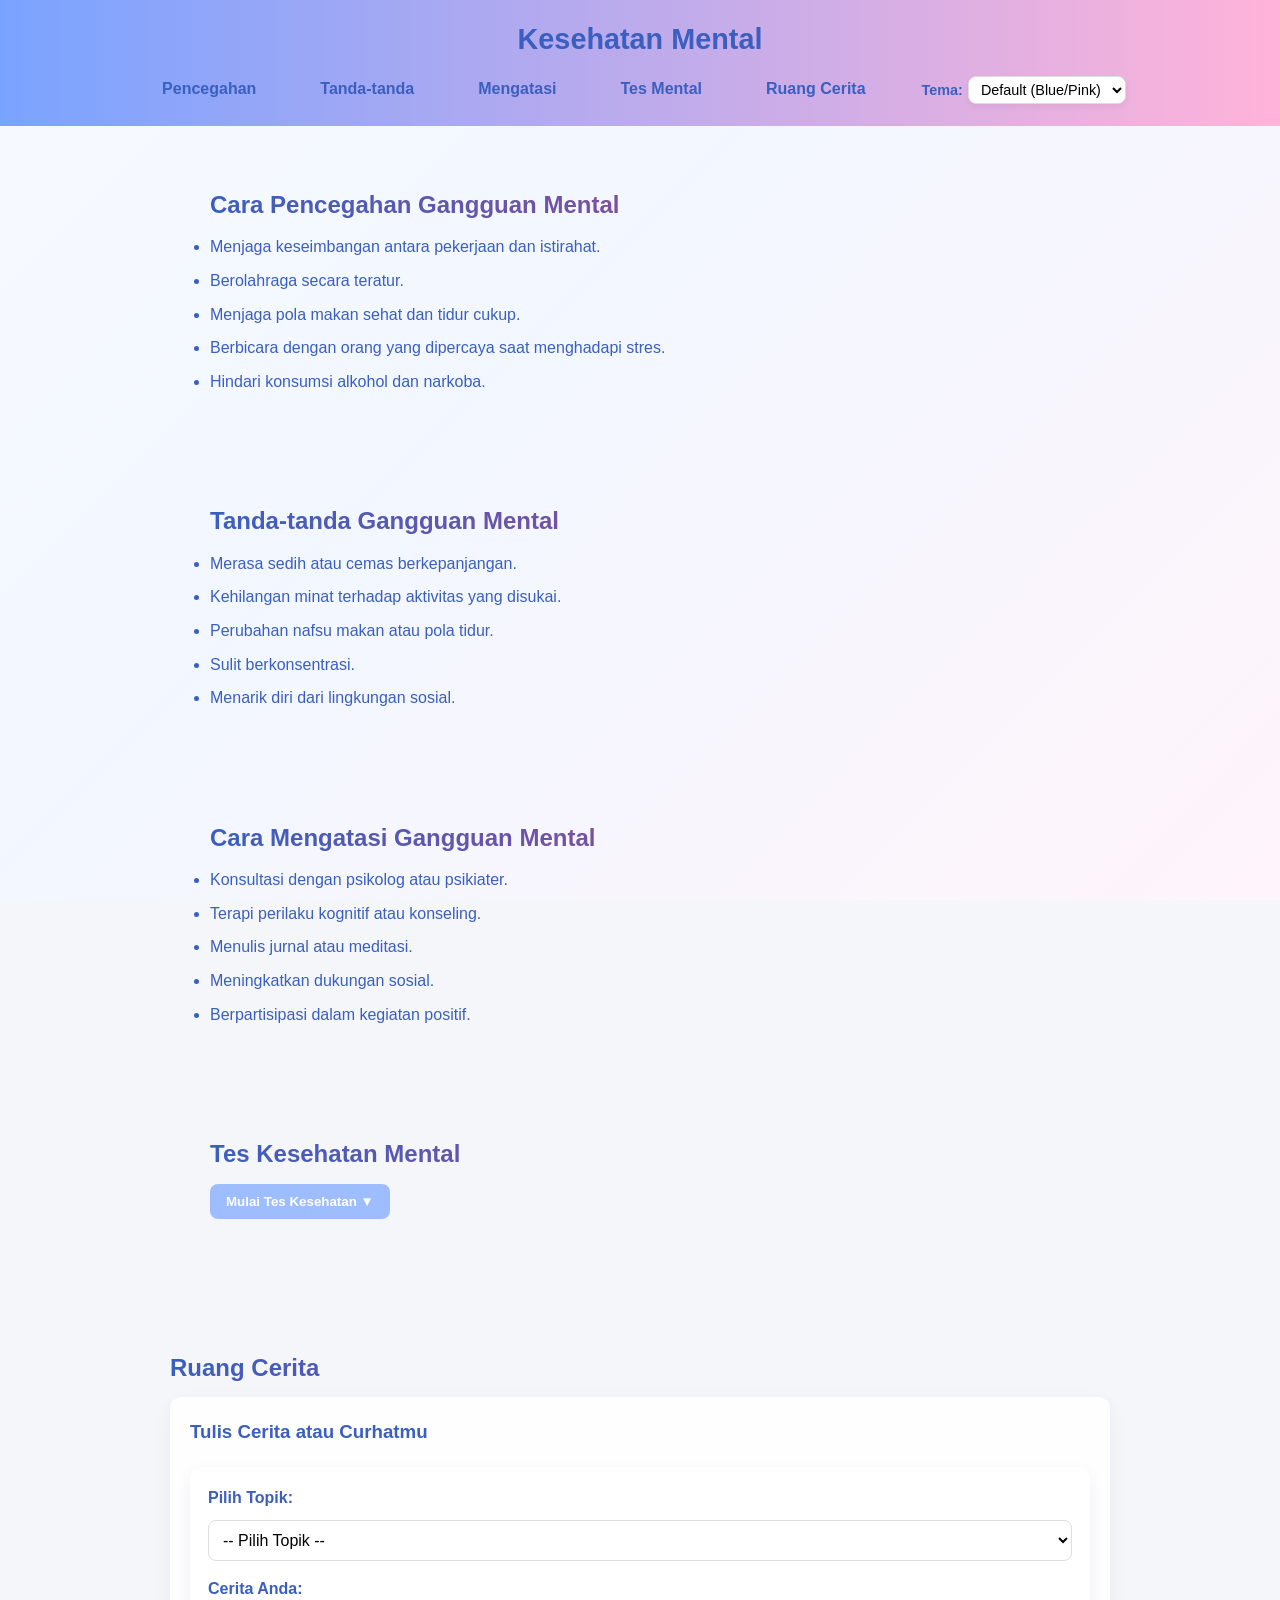
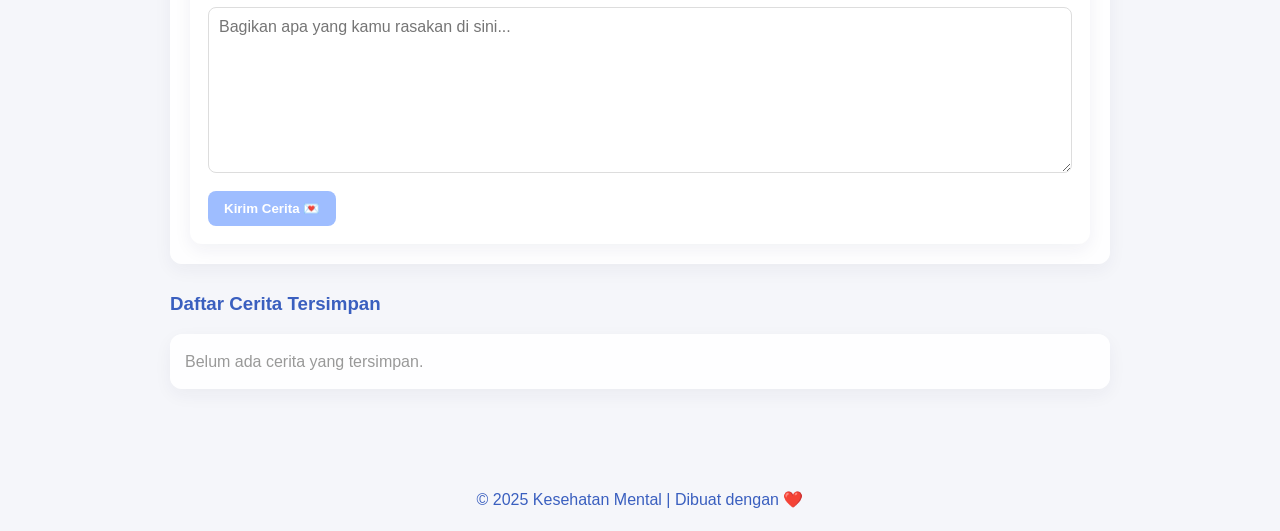
==== commit d15f35b6: "Add files via upload" ====
--- a/index.html
+++ b/index.html
@@ -1,776 +1,1004 @@
 <!DOCTYPE html>
 <html lang="id">
 <head>
-  <meta charset="utf-8" />
-  <meta name="viewport" content="width=device-width,initial-scale=1" />
-  <title>Kesehatan Mental</title>
-
-  <link rel="stylesheet" href="style.css">
-
-  <style>
-    /* ==============================
-       BASE OVERRIDES: tetap jaga struktur awal
-       ============================== */
-    * { box-sizing: border-box; margin:0; padding:0; font-family: "Poppins", "Segoe UI", Roboto, sans-serif; }
-    /* Warna font default (Blue/Pink Gradient) akan menggunakan Dark Blue/Pink Gradient */
-    body { color: #3a5fbf; line-height:1.6; min-height:100vh; position:relative; overflow-x:hidden; transition: color .4s ease, background-color .3s ease; }
-
-    body::before{
-      content: "";
-      position: fixed;
-      inset: 0;
-      z-index: -100;
-      background: linear-gradient(135deg, #f7f9ff 0%, #f2f7ff 40%, #fff4fb 100%);
-      transition: background .4s ease;
-    }
-
-    /* Header - sekarang bergradien biru->pink (tetap kotak) */
-    header {
-      background: linear-gradient(90deg, #7aa3ff 0%, #ffb3d9 100%);
-      padding: 1rem 0;
-      text-align: center;
-      position: relative;
-      overflow: visible;
-      transition: background .4s ease;
-    }
-    header h1 { margin-bottom: 8px; font-size: 1.8rem; color: #3a5fbf; } /* Dark Blue for Default */
-
-    nav ul { list-style:none; display:flex; justify-content:center; gap:18px; flex-wrap:wrap; margin-top:6px; }
-    nav ul li a { text-decoration:none; font-weight:600; padding:6px 8px; display:inline-block; color: #3a5fbf; } /* Dark Blue for Default */
-    nav ul li a:hover { text-decoration:underline; }
-
-    section { padding: 40px 20px; max-width: 900px; margin: 20px auto; background: transparent; }
-
-    /* H2 - Default to Dark Blue/Pink Gradient */
-    h2 {
-      margin-bottom:10px;
-      transition: all .4s ease; /* Tambahkan transisi untuk tema */
-      /* Dark Blue/Pink Gradient for Default H2/Accent */
-      background: linear-gradient(90deg, #3a5fbf 0%, #c4407b 100%);
-      -webkit-background-clip: text;
-      -webkit-text-fill-color: transparent;
-      background-clip: text;
-      text-fill-color: transparent;
-    }
-
-    form { margin-top:20px; background: white; padding:18px; border-radius:12px; box-shadow: 0 6px 18px rgba(30,40,80,0.06); }
-
-    .question { margin-bottom:12px; }
-    /* INPUT NUMBER STYLE */
-    input[type="number"] {
-      padding:8px;
-      border-radius:6px;
-      border:1px solid #ddd;
-      width: 60px; /* Ukuran kecil */
-      text-align: center;
-      -moz-appearance: textfield; /* Hide arrows in Firefox */
-    }
-    input[type="number"]::-webkit-outer-spin-button,
-    input[type="number"]::-webkit-inner-spin-button {
-      -webkit-appearance: none; /* Hide arrows in Chrome/Safari */
-      margin: 0;
-    }
-    
-    button, .btn {
-      background: #9ebdff;
-      color:white;
-      padding:10px 16px;
-      border:none;
-      border-radius:8px;
-      cursor:pointer;
-      font-weight:600;
-      position:relative;
-      overflow:visible;
-      transition: transform .12s ease, box-shadow .12s ease, background .4s ease, color .4s ease;
-    }
-    button:hover, .btn:hover { transform: translateY(-3px); box-shadow: 0 6px 18px rgba(32,48,120,0.12); }
-
-    #hasil { margin-top:18px; background:#eaf2ff; padding:14px; border-radius:10px; }
-
-    footer { text-align:center; background:transparent; color:inherit; padding:18px 10px; margin-top:40px; }
-
-    .card {
-      background: rgba(255,255,255,0.9);
-      border-radius: 12px;
-      padding: 12px;
-      box-shadow: 0 6px 18px rgba(30,40,80,0.05);
-      height: 100%;
-    }
-
-    .question-label {
-        color: inherit; /* Pastikan label mengikuti warna body */
-    }
-
-    /* Tata letak grid untuk pertanyaan */
-    .questions-grid {
-      display:grid;
-      grid-template-columns:repeat(auto-fit,minmax(280px,1fr));
-      gap:15px; /* Tambah gap */
-    }
-    /* Style untuk form pertanyaan */
-    .question-item {
-        display:flex;
-        flex-direction:column;
-        gap:6px;
-    }
-    .question-label {
-        display:block;
-        font-weight:600;
-        margin-bottom:4px;
-        color: inherit;
-    }
-    .score-control {
-        display:flex;
-        gap:8px;
-        align-items:center;
-    }
-
-    /* RUANG CERITA / STORY BOX STYLES (NEW) */
-    #quotes-section { padding: 0; border-radius:12px; background: none; box-shadow: none; }
-    
-    .story-card {
-      background: rgba(255,255,255,0.9);
-      border-radius: 12px;
-      padding: 20px;
-      box-shadow: 0 6px 18px rgba(30,40,80,0.05);
-      margin-bottom: 25px;
-    }
-    
-    #story-textarea, #topic-select {
-      width: 100%; 
-      padding: 10px; 
-      border-radius: 8px; 
-      border: 1px solid #ddd; 
-      margin-top: 5px;
-      font-family: inherit;
-      font-size: 1rem;
-      background: white;
-    }
-    #story-textarea {
-        resize: vertical; 
-        min-height: 150px;
-        margin-bottom: 10px;
-    }
-    
-    /* Response Message Box */
-    #response-message {
-        margin-top: 20px;
-        padding: 15px;
-        border-radius: 8px;
-        border-left: 5px solid #7aa3ff; /* Accent blue (Default) */
-        background: #f0f7ff;
-        color: inherit;
-        display: none; /* Hidden by default */
-        font-weight: 500;
-        transition: all 0.3s ease;
-    }
-
-    /* Styles for list of stories */
-    .story-list-item {
-        margin-bottom: 15px;
-        border: 1px solid #eee;
-        padding: 15px;
-        border-radius: 8px;
-        background: white;
-        transition: all 0.2s ease;
-    }
-    .story-list-item:hover {
-        box-shadow: 0 4px 12px rgba(30,40,80,0.08);
-    }
-    .story-list-item h4 {
-        margin-bottom: 5px;
-        color: inherit;
-    }
-    .delete-story-btn { background:#ff9999 !important; color:#333 !important; }
-
-    
-    /* Theme chooser: DROPDOWN style */
-    .theme-chooser {
-        display: flex;
-        align-items: center;
-        gap: 5px;
-        padding: 6px 0; /* Padding agar sejajar dengan link navigasi */
-    }
-    .theme-chooser select, #quote-select {
-      padding:4px 8px; /* Dikecilkan agar pas di nav */
-      border-radius:8px; border:1px solid #ddd; background-color:white; cursor:pointer;
-      box-shadow: 0 3px 6px rgba(0,0,0,0.05);
-      min-width: 130px;
-      appearance: auto;
-      font-size: 0.9rem;
-    }
-    
-    /* Style untuk label tema di header (agar mengikuti warna link) */
-    header nav .theme-chooser label {
-        font-size: 0.9rem;
-        font-weight: 600;
-        color: #3a5fbf; /* Default Dark Blue */
-        white-space: nowrap;
-    }
-
-
-    /* ==============================
-       Theme Specific Styles (Dark Font Colors & New Elements)
-       ============================== */
-    /* Pastel Pink Theme */
-    body[data-theme="pink"] { color: #7d445c; } /* Dark Pink for all text */
-    header[data-theme="pink"] h1, header[data-theme="pink"] nav ul li a, header[data-theme="pink"] nav .theme-chooser label { color: #7d445c; }
-    h2[data-theme="pink"] {
-        color: #c4407b; /* Darker Pink for headings/accents */
-        background: none;
-        -webkit-text-fill-color: initial;
-        background-clip: initial;
-    }
-    #response-message[data-theme="pink"] { border-left-color: #ffb3d9; background: #fff4fb; }
-    .story-list-item[data-theme="pink"] { border: 1px solid #ffb3d9; }
-
-    /* Pastel Blue Theme */
-    body[data-theme="blue"] { color: #30538a; } /* Dark Blue for all text */
-    header[data-theme="blue"] h1, header[data-theme="blue"] nav ul li a, header[data-theme="blue"] nav .theme-chooser label { color: #30538a; }
-    h2[data-theme="blue"] {
-        color: #1a407a; /* Darker Blue for headings/accents */
-        background: none;
-        -webkit-text-fill-color: initial;
-        background-clip: initial;
-    }
-    #response-message[data-theme="blue"] { border-left-color: #7aa3ff; background: #f0f7ff; }
-    .story-list-item[data-theme="blue"] { border: 1px solid #7aa3ff; }
-
-    /* Pastel Purple Theme */
-    body[data-theme="purple"] { color: #53308a; } /* Dark Purple for all text */
-    header[data-theme="purple"] h1, header[data-theme="purple"] nav ul li a, header[data-theme="purple"] nav .theme-chooser label { color: #53308a; }
-    h2[data-theme="purple"] {
-        color: #6035b3; /* Darker Purple for headings/accents */
-        background: none;
-        -webkit-text-fill-color: initial;
-        background-clip: initial;
-    }
-    #response-message[data-theme="purple"] { border-left-color: #b380ff; background: #f8f0ff; }
-    .story-list-item[data-theme="purple"] { border: 1px solid #b380ff; }
-
-    /* Gradient Rainbow Theme */
-    body[data-theme="rainbow"] { color: #333; } /* Base color dark */
-    header[data-theme="rainbow"] h1, header[data-theme="rainbow"] nav ul li a, header[data-theme="rainbow"] nav .theme-chooser label { color: #333; }
-    h2[data-theme="rainbow"] {
-        /* Dark Rainbow Gradient for headings/accents */
-        background: linear-gradient(90deg, #b3579b, #3a5fbf, #53308a);
-        -webkit-background-clip: text;
-        -webkit-text-fill-color: transparent;
-        background-clip: text;
-        text-fill-color: transparent;
-        color: initial;
-    }
-    #response-message[data-theme="rainbow"] { 
-        border-left: 5px solid; 
-        border-image: linear-gradient(180deg, #b3579b, #3a5fbf) 1;
-        background: #f7f7f7;
-    }
-    .story-list-item[data-theme="rainbow"] { 
-        border: 1px solid; 
-        border-image: linear-gradient(90deg, #b3579b, #3a5fbf) 1;
-    }
-
-    /* Override button styling for themes */
-    button[data-theme="pink"], .btn[data-theme="pink"] { background: #ffb3d9; color: #333; }
-    button[data-theme="blue"], .btn[data-theme="blue"] { background: #7aa3ff; color: white; }
-    button[data-theme="purple"], .btn[data-theme="purple"] { background: #b380ff; color: white; }
-    button[data-theme="rainbow"], .btn[data-theme="rainbow"] { background: linear-gradient(90deg,#ffd6f0,#dbe9ff); color: #333; }
-
-    /* ==============================
-       Small responsiveness
-       ============================== */
-    @media (max-width:720px){
-      header h1 { font-size:1.4rem; }
-      nav ul { gap:10px; font-size:0.95rem; }
-      .cloud.c1, .cloud.c2, .cloud.c3 { display:block; opacity:.6; }
-      .questions-grid { grid-template-columns: 1fr; } /* Satu kolom di layar kecil */
-    }
-    @media (max-width: 550px) {
-        nav ul { flex-direction: column; gap: 5px; } /* Susun vertikal jika layar terlalu sempit */
-        .theme-chooser { justify-content: center; }
-    }
-
-  </style>
+  <meta charset="utf-8" />
+  <meta name="viewport" content="width=device-width,initial-scale=1" />
+  <title>Kesehatan Mental</title>
+
+  <link rel="stylesheet" href="style.css">
+
+  <style>
+    /* ==============================
+       BASE OVERRIDES: tetap jaga struktur awal
+       ============================== */
+    * { box-sizing: border-box; margin:0; padding:0; font-family: "Poppins", "Segoe UI", Roboto, sans-serif; }
+    /* Warna font default (Blue/Pink Gradient) akan menggunakan Dark Blue/Pink Gradient */
+    body { color: #3a5fbf; line-height:1.6; min-height:100vh; position:relative; overflow-x:hidden; transition: color .4s ease, background-color .3s ease; }
+
+    body::before{
+      content: "";
+      position: fixed;
+      inset: 0;
+      z-index: -100;
+      background: linear-gradient(135deg, #f7f9ff 0%, #f2f7ff 40%, #fff4fb 100%);
+      transition: background .4s ease;
+    }
+
+    /* Header - sekarang bergradien biru->pink (tetap kotak) */
+    header {
+      background: linear-gradient(90deg, #7aa3ff 0%, #ffb3d9 100%);
+      padding: 1rem 0;
+      text-align: center;
+      position: relative;
+      overflow: visible;
+      transition: background .4s ease;
+    }
+    header h1 { margin-bottom: 8px; font-size: 1.8rem; color: #3a5fbf; } /* Dark Blue for Default */
+
+    nav ul { list-style:none; display:flex; justify-content:center; gap:18px; flex-wrap:wrap; margin-top:6px; }
+    nav ul li a { text-decoration:none; font-weight:600; padding:6px 8px; display:inline-block; color: #3a5fbf; } /* Dark Blue for Default */
+    nav ul li a:hover { text-decoration:underline; }
+
+    section { padding: 40px 20px; max-width: 900px; margin: 20px auto; background: transparent; }
+
+    /* H2 - Default to Dark Blue/Pink Gradient */
+    h2 {
+      margin-bottom:10px;
+      transition: all .4s ease; /* Tambahkan transisi untuk tema */
+      /* Dark Blue/Pink Gradient for Default H2/Accent */
+      background: linear-gradient(90deg, #3a5fbf 0%, #c4407b 100%);
+      -webkit-background-clip: text;
+      -webkit-text-fill-color: transparent;
+      background-clip: text;
+      text-fill-color: transparent;
+    }
+
+    form { margin-top:20px; background: white; padding:18px; border-radius:12px; box-shadow: 0 6px 18px rgba(30,40,80,0.06); }
+
+    .question { margin-bottom:12px; }
+    /* INPUT NUMBER STYLE */
+    input[type="number"] {
+      padding:8px;
+      border-radius:6px;
+      border:1px solid #ddd;
+      width: 60px; /* Ukuran kecil */
+      text-align: center;
+      -moz-appearance: textfield; /* Hide arrows in Firefox */
+    }
+    input[type="number"]::-webkit-outer-spin-button,
+    input[type="number"]::-webkit-inner-spin-button {
+      -webkit-appearance: none; /* Hide arrows in Chrome/Safari */
+      margin: 0;
+    }
+    
+    button, .btn {
+      background: #9ebdff;
+      color:white;
+      padding:10px 16px;
+      border:none;
+      border-radius:8px;
+      cursor:pointer;
+      font-weight:600;
+      position:relative;
+      overflow:visible;
+      transition: transform .12s ease, box-shadow .12s ease, background .4s ease, color .4s ease;
+    }
+    button:hover, .btn:hover { transform: translateY(-3px); box-shadow: 0 6px 18px rgba(32,48,120,0.12); }
+
+    #hasil { margin-top:18px; background:#eaf2ff; padding:14px; border-radius:10px; }
+
+    footer { text-align:center; background:transparent; color:inherit; padding:18px 10px; margin-top:40px; }
+
+    .card {
+      background: rgba(255,255,255,0.9);
+      border-radius: 12px;
+      padding: 12px;
+      box-shadow: 0 6px 18px rgba(30,40,80,0.05);
+      height: 100%;
+    }
+
+    .question-label {
+        color: inherit; /* Pastikan label mengikuti warna body */
+    }
+
+    /* Tata letak grid untuk pertanyaan */
+    .questions-grid {
+      display:grid;
+      grid-template-columns:repeat(auto-fit,minmax(280px,1fr));
+      gap:15px; /* Tambah gap */
+    }
+    /* Style untuk form pertanyaan */
+    .question-item {
+        display:flex;
+        flex-direction:column;
+        gap:6px;
+    }
+    .question-label {
+        display:block;
+        font-weight:600;
+        margin-bottom:4px;
+        color: inherit;
+    }
+    .score-control {
+        display:flex;
+        gap:8px;
+        align-items:center;
+    }
+
+    /* RUANG CERITA / STORY BOX STYLES (NEW) */
+    #quotes-section { padding: 0; border-radius:12px; background: none; box-shadow: none; }
+    
+    .story-card {
+      background: rgba(255,255,255,0.9);
+      border-radius: 12px;
+      padding: 20px;
+      box-shadow: 0 6px 18px rgba(30,40,80,0.05);
+      margin-bottom: 25px;
+    }
+    
+    #story-textarea, #topic-select {
+      width: 100%; 
+      padding: 10px; 
+      border-radius: 8px; 
+      border: 1px solid #ddd; 
+      margin-top: 5px;
+      font-family: inherit;
+      font-size: 1rem;
+      background: white;
+    }
+    #story-textarea {
+        resize: vertical; 
+        min-height: 150px;
+        margin-bottom: 10px;
+    }
+    
+    /* Response Message Box */
+    #response-message {
+        margin-top: 20px;
+        padding: 15px;
+        border-radius: 8px;
+        border-left: 5px solid #7aa3ff; /* Accent blue (Default) */
+        background: #f0f7ff;
+        color: inherit;
+        display: none; /* Hidden by default */
+        font-weight: 500;
+        transition: all 0.3s ease;
+    }
+
+    /* Styles for list of stories */
+    .story-list-item {
+        margin-bottom: 15px;
+        border: 1px solid #eee;
+        padding: 15px;
+        border-radius: 8px;
+        background: white;
+        transition: all 0.2s ease;
+    }
+    .story-list-item:hover {
+        box-shadow: 0 4px 12px rgba(30,40,80,0.08);
+    }
+    .story-list-item h4 {
+        margin-bottom: 5px;
+        color: inherit;
+    }
+    .delete-story-btn { background:#ff9999 !important; color:#333 !important; }
+
+    
+    /* Theme chooser: DROPDOWN style */
+    .theme-chooser {
+        display: flex;
+        align-items: center;
+        gap: 5px;
+        padding: 6px 0; /* Padding agar sejajar dengan link navigasi */
+    }
+    .theme-chooser select, #quote-select {
+      padding:4px 8px; /* Dikecilkan agar pas di nav */
+      border-radius:8px; border:1px solid #ddd; background-color:white; cursor:pointer;
+      box-shadow: 0 3px 6px rgba(0,0,0,0.05);
+      min-width: 130px;
+      appearance: auto;
+      font-size: 0.9rem;
+    }
+    
+    /* Style untuk label tema di header (agar mengikuti warna link) */
+    header nav .theme-chooser label {
+        font-size: 0.9rem;
+        font-weight: 600;
+        color: #3a5fbf; /* Default Dark Blue */
+        white-space: nowrap;
+    }
+
+
+    /* ==============================
+       Theme Specific Styles (Dark Font Colors & New Elements)
+       ============================== */
+    /* Pastel Pink Theme */
+    body[data-theme="pink"] { color: #7d445c; } /* Dark Pink for all text */
+    header[data-theme="pink"] h1, header[data-theme="pink"] nav ul li a, header[data-theme="pink"] nav .theme-chooser label { color: #7d445c; }
+    h2[data-theme="pink"] {
+        color: #c4407b; /* Darker Pink for headings/accents */
+        background: none;
+        -webkit-text-fill-color: initial;
+        background-clip: initial;
+    }
+    #response-message[data-theme="pink"] { border-left-color: #ffb3d9; background: #fff4fb; }
+    .story-list-item[data-theme="pink"] { border: 1px solid #ffb3d9; }
+
+    /* Pastel Blue Theme */
+    body[data-theme="blue"] { color: #30538a; } /* Dark Blue for all text */
+    header[data-theme="blue"] h1, header[data-theme="blue"] nav ul li a, header[data-theme="blue"] nav .theme-chooser label { color: #30538a; }
+    h2[data-theme="blue"] {
+        color: #1a407a; /* Darker Blue for headings/accents */
+        background: none;
+        -webkit-text-fill-color: initial;
+        background-clip: initial;
+    }
+    #response-message[data-theme="blue"] { border-left-color: #7aa3ff; background: #f0f7ff; }
+    .story-list-item[data-theme="blue"] { border: 1px solid #7aa3ff; }
+
+    /* Pastel Purple Theme */
+    body[data-theme="purple"] { color: #53308a; } /* Dark Purple for all text */
+    header[data-theme="purple"] h1, header[data-theme="purple"] nav ul li a, header[data-theme="purple"] nav .theme-chooser label { color: #53308a; }
+    h2[data-theme="purple"] {
+        color: #6035b3; /* Darker Purple for headings/accents */
+        background: none;
+        -webkit-text-fill-color: initial;
+        background-clip: initial;
+    }
+    #response-message[data-theme="purple"] { border-left-color: #b380ff; background: #f8f0ff; }
+    .story-list-item[data-theme="purple"] { border: 1px solid #b380ff; }
+
+    /* Gradient Rainbow Theme */
+    body[data-theme="rainbow"] { color: #333; } /* Base color dark */
+    header[data-theme="rainbow"] h1, header[data-theme="rainbow"] nav ul li a, header[data-theme="rainbow"] nav .theme-chooser label { color: #333; }
+    h2[data-theme="rainbow"] {
+        /* Dark Rainbow Gradient for headings/accents */
+        background: linear-gradient(90deg, #b3579b, #3a5fbf, #53308a);
+        -webkit-background-clip: text;
+        -webkit-text-fill-color: transparent;
+        background-clip: text;
+        text-fill-color: transparent;
+        color: initial;
+    }
+    #response-message[data-theme="rainbow"] { 
+        border-left: 5px solid; 
+        border-image: linear-gradient(180deg, #b3579b, #3a5fbf) 1;
+        background: #f7f7f7;
+    }
+    .story-list-item[data-theme="rainbow"] { 
+        border: 1px solid; 
+        border-image: linear-gradient(90deg, #b3579b, #3a5fbf) 1;
+    }
+
+    /* Override button styling for themes */
+    button[data-theme="pink"], .btn[data-theme="pink"] { background: #ffb3d9; color: #333; }
+    button[data-theme="blue"], .btn[data-theme="blue"] { background: #7aa3ff; color: white; }
+    button[data-theme="purple"], .btn[data-theme="purple"] { background: #b380ff; color: white; }
+    button[data-theme="rainbow"], .btn[data-theme="rainbow"] { background: linear-gradient(90deg,#ffd6f0,#dbe9ff); color: #333; }
+
+    /* ==============================
+       Small responsiveness
+       ============================== */
+    @media (max-width:720px){
+      header h1 { font-size:1.4rem; }
+      nav ul { gap:10px; font-size:0.95rem; }
+      .cloud.c1, .cloud.c2, .cloud.c3 { display:block; opacity:.6; }
+      .questions-grid { grid-template-columns: 1fr; } /* Satu kolom di layar kecil */
+    }
+    @media (max-width: 550px) {
+        nav ul { flex-direction: column; gap: 5px; } /* Susun vertikal jika layar terlalu sempit */
+        .theme-chooser { justify-content: center; }
+    }
+
+  </style>
 </head>
 <body>
 
-  <div class="clouds" aria-hidden="true">
-    <div class="cloud c1" style="left:-30%; top:8%;"></div>
-    <div class="cloud c2" style="left:-40%; top:38%;"></div>
-    <div class="cloud c3" style="left:-50%; top:68%;"></div>
-  </div>
-
-  <header id="main-header">
-    <div class="sparkle s1" aria-hidden="true"></div>
-    <div class="sparkle s2" aria-hidden="true"></div>
-    <div class="sparkle s3" aria-hidden="true"></div>
-
-    <h1>Kesehatan Mental</h1>
-
-    <nav>
-      <ul>
-        <li><a href="#pencegahan">Pencegahan</a></li>
-        <li><a href="#tanda">Tanda-tanda</a></li>
-        <li><a href="#mengatasi">Mengatasi</a></li>
-        <li><a href="#angket">Tes Mental</a></li>
-        <li><a href="#quotes">Ruang Cerita</a></li> <li class="theme-menu-item">
-            <div class="theme-chooser">
-                <label for="theme-select">Tema:</label>
-                <select id="theme-select" aria-label="Pilih tema warna">
-                    <option value="default">Default (Blue/Pink)</option>
-                    <option value="pink">Pastel Pink</option>
-                    <option value="blue">Pastel Blue</option>
-                    <option value="purple">Pastel Purple</option>
-                    <option value="rainbow">Gradient Rainbow</option>
-                </select>
-            </div>
-        </li>
-      </ul>
-    </nav>
-  </header>
-
-  <section id="pencegahan">
-    <h2 id="h2-pencegahan">Cara Pencegahan Gangguan Mental</h2>
-    <ul>
-      <li>Menjaga keseimbangan antara pekerjaan dan istirahat.</li>
-      <li>Berolahraga secara teratur.</li>
-      <li>Menjaga pola makan sehat dan tidur cukup.</li>
-      <li>Berbicara dengan orang yang dipercaya saat menghadapi stres.</li>
-      <li>Hindari konsumsi alkohol dan narkoba.</li>
-    </ul>
-  </section>
-
-  <section id="tanda">
-    <h2 id="h2-tanda">Tanda-tanda Gangguan Mental</h2>
-    <ul>
-      <li>Merasa sedih atau cemas berkepanjangan.</li>
-      <li>Kehilangan minat terhadap aktivitas yang disukai.</li>
-      <li>Perubahan nafsu makan atau pola tidur.</li>
-      <li>Sulit berkonsentrasi.</li>
-      <li>Menarik diri dari lingkungan sosial.</li>
-    </ul>
-  </section>
-
-  <section id="mengatasi">
-    <h2 id="h2-mengatasi">Cara Mengatasi Gangguan Mental</h2>
-    <ul>
-      <li>Konsultasi dengan psikolog atau psikiater.</li>
-      <li>Terapi perilaku kognitif atau konseling.</li>
-      <li>Menulis jurnal atau meditasi.</li>
-      <li>Meningkatkan dukungan sosial.</li>
-      <li>Berpartisipasi dalam kegiatan positif.</li>
-    </ul>
-  </section>
-
-  <section id="angket">
-    <h2 id="h2-angket">Tes Kesehatan Mental</h2>
-
-    <button id="toggle-test-btn" class="btn" style="margin-bottom:20px;">
-        Mulai Tes Kesehatan <span class="toggle-icon">▼</span>
-    </button>
-
-    <div id="test-content-container" class="card" style="display:none;">
-      
-        <div>
-            <div class="tests-tabs" role="tablist" aria-label="Pilih tes" style="margin-bottom: 14px;">
-                <button class="tab active" data-test="stres">Tes Stres (15)</button>
-                <button class="tab" data-test="kecemasan">Tes Kecemasan</button>
-                <button class="tab" data-test="kebahagiaan">Tes Kebahagiaan</button>
-                <button class="tab" data-test="keseimbangan">Tes Keseimbangan Hidup</button>
-            </div>
-            
-            <div id="panels" style="margin-top:14px;">
-                <div class="test-panel active" data-testpanel="stres">
-                    <form class="test-form" data-questions="15">
-                        <div style="display:flex;flex-direction:column;gap:15px;">
-                            <div class="questions-grid">
-                                </div>
-                            <div style="display:flex;gap:10px; margin-top:8px;">
-                                <button type="submit" class="btn" id="submitStres">Lihat Hasil <span class="hover-ico">✨</span></button>
-                                <button type="button" class="btn btn-reset" style="background:#fff;color:#333;border:1px solid #eee;">Reset <span class="hover-ico">♡</span></button>
-                            </div>
-                        </div>
-                    </form>
-                </div>
-
-                <div class="test-panel" data-testpanel="kecemasan">
-                    <form class="test-form" data-questions="10">
-                        <div style="display:flex;flex-direction:column;gap:15px;">
-                            <div class="questions-grid"></div>
-                            <div style="display:flex;gap:10px; margin-top:8px;">
-                                <button type="submit" class="btn">Lihat Hasil <span class="hover-ico">✨</span></button>
-                                <button type="button" class="btn btn-reset" style="background:#fff;color:#333;border:1px solid #eee;">Reset <span class="hover-ico">♡</span></button>
-                            </div>
-                        </div>
-                    </form>
-                </div>
-
-                <div class="test-panel" data-testpanel="kebahagiaan">
-                    <form class="test-form" data-questions="8">
-                        <div style="display:flex;flex-direction:column;gap:15px;">
-                            <div class="questions-grid"></div>
-                            <div style="display:flex;gap:10px; margin-top:8px;">
-                                <button type="submit" class="btn">Lihat Hasil <span class="hover-ico">✨</span></button>
-                                <button type="button" class="btn btn-reset" style="background:#fff;color:#333;border:1px solid #eee;">Reset <span class="hover-ico">♡</span></button>
-                            </div>
-                        </div>
-                    </form>
-                </div>
-
-                <div class="test-panel" data-testpanel="keseimbangan">
-                    <form class="test-form" data-questions="12">
-                        <div style="display:flex;flex-direction:column;gap:15px;">
-                            <div class="questions-grid"></div>
-                            <div style="display:flex;gap:10px; margin-top:8px;">
-                                <button type="submit" class="btn">Lihat Hasil <span class="hover-ico">✨</span></button>
-                                <button type="button" class="btn btn-reset" style="background:#fff;color:#333;border:1px solid #eee;">Reset <span class="hover-ico">♡</span></button>
-                            </div>
-                        </div>
-                    </form>
-                </div>
-            </div>
-
-            <div id="hasil-area" style="margin-top:16px; display:none;" class="card">
-                <h3 id="hasil-title">Hasil Tes</h3>
-                <p id="hasil-emoji" style="font-size:2rem; margin:8px 0;">🙂</p>
-                <p id="hasil-score" style="font-weight:700;"></p>
-                <p id="hasil-interpretasi"></p>
-                <div style="margin-top:8px; display:flex; gap:8px;">
-                    <button class="btn" id="saveLocal">Simpan Hasil <span class="hover-ico">♡</span></button>
-                    <button class="btn" id="downloadResult" style="background:#fff;color:#333;border:1px solid #eee;">Download <span class="hover-ico">✨</span></button>
-                </div>
-            </div>
-        </div>
-    </div>
-  </section>
-
-  <section id="quotes" style="max-width:980px;margin:30px auto;">
-    <h2 id="h2-quotes">Ruang Cerita</h2>
-    <div id="quotes-section">
-      
-      <div class="story-card" id="story-input-card">
-          <h3 style="margin-bottom: 15px; color:inherit;">Tulis Cerita atau Curhatmu</h3>
-          <form id="story-form">
-              <div style="margin-bottom: 15px;">
-                  <label for="topic-select" style="font-weight: 600; display: block; margin-bottom: 5px;">Pilih Topik:</label>
-                  <select id="topic-select" aria-label="Pilih Topik Curhat" required>
-                      <option value="">-- Pilih Topik --</option>
-                      <option value="pribadi">Masalah Pribadi/Diri Sendiri</option>
-                      <option value="pekerjaan">Pekerjaan/Pendidikan</option>
-                      <option value="keluarga">Keluarga/Rumah</option>
-                      <option value="hubungan">Hubungan Sosial/Pasangan</option>
-                      <option value="umum">Lain-lain (Umum)</option>
-                  </select>
-              </div>
-              
-              <label for="story-textarea" style="font-weight: 600; display: block;">Cerita Anda:</label>
-              <textarea id="story-textarea" rows="8" placeholder="Bagikan apa yang kamu rasakan di sini..." aria-label="Tulis cerita atau curhat pribadi" required></textarea>
-              
-              <button id="submit-story-btn" class="btn" type="submit">Kirim Cerita <span class="hover-ico">💌</span></button>
-          </form>
-
-          <div id="response-message" class="card">
-              <h4 style="margin-bottom: 5px; color:inherit;">Respon Untukmu:</h4>
-              <p id="response-text"></p>
-          </div>
-      </div>
-      
-      <div id="saved-stories-container">
-          <h3 style="margin-bottom: 15px; color:inherit;">Daftar Cerita Tersimpan</h3>
-          <div id="stories-list">
-              <p class="card" style="padding: 15px; color: #999;">Belum ada cerita yang tersimpan.</p>
-          </div>
-      </div>
-
-    </div>
-  </section>
-
-  <footer>
-    <p>© 2025 Kesehatan Mental | Dibuat dengan ❤️</p>
-  </footer>
-
-  <script>
-    /**********************
-     * UTIL: questions templates (placeholder texts)
-     **********************/
-    const sampleQs = {
-      stres: [
-        "Saya merasa mudah marah atau tersinggung.",
-        "Saya sulit rileks.",
-        "Saya merasa tertekan dengan tuntutan sehari-hari.",
-        "Pikiran saya sering berputar tanpa henti.",
-        "Saya merasa lelah karena beban pikiran.",
-        "Saya mudah terganggu oleh hal kecil.",
-        "Saya merasa tidak sabar.",
-        "Saya khawatir tidak bisa menyelesaikan tugas.",
-        "Saya sering merasa cemas tanpa alasan jelas.",
-        "Tidur saya terganggu karena pikiran.",
-        "Saya merasa tegang otot atau sakit kepala karena stres.",
-        "Saya sulit berkonsentrasi.",
-        "Saya khawatir berlebihan tentang masa depan.",
-        "Saya merasa kewalahan ketika banyak tugas.",
-        "Saya sulit menenangkan diri setelah kejadian menegangkan."
-      ],
-      kecemasan: [
-        "Saya sering merasa cemas tanpa alasan yang jelas.",
-        "Saya khawatir berlebihan terhadap hal kecil.",
-        "Saya merasa gelisah di keramaian.",
-        "Saya sulit tidur karena pikiran cemas.",
-        "Saya khawatir tentang kesehatan saya terus-menerus.",
-        "Saya merasa napas cepat saat cemas.",
-        "Saya menghindari situasi karena takut cemas.",
-        "Saya merasa ada yang tidak terkendali.",
-        "Saya sering memikirkan kemungkinan terburuk.",
-        "Saya sulit menenangkan diri saat khawatir."
-      ],
-      kebahagiaan: [
-        "Saya merasa puas dengan hidup saya saat ini.",
-        "Saya mudah merasakan kebahagiaan dalam hal sederhana.",
-        "Saya merasa memiliki tujuan yang memotivasi.",
-        "Saya merasa dekat dan terhubung dengan orang lain.",
-        "Saya menikmati waktu sendirian tanpa merasa sedih.",
-        "Saya sering tersenyum tanpa alasan khusus.",
-        "Saya bersyukur atas hal-hal kecil setiap hari.",
-        "Saya merasa optimis tentang masa depan."
-      ],
-      keseimbangan: [
-        "Saya merasa pekerjaan dan kehidupan pribadi seimbang.",
-        "Saya cukup tidur dan istirahat.",
-        "Saya punya waktu untuk hobi dan rekreasi.",
-        "Saya menjaga pola makan yang baik.",
-        "Saya meluangkan waktu untuk olahraga.",
-        "Saya merasa hubungan sosial saya sehat.",
-        "Saya memiliki waktu untuk refleksi diri.",
-        "Saya bisa mengelola stres secara rutin.",
-        "Saya merasa punya dukungan saat sulit.",
-        "Saya memberi waktu untuk pengembangan diri.",
-        "Saya merasa bebas dari beban finansial yang berlebihan.",
-        "Saya menikmati kegiatan yang menenangkan."
-      ]
-    };
-
-    /**********************
-     * Render questions into each panel (Using INPUT TYPE="NUMBER")
-     **********************/
-    document.querySelectorAll('.test-panel').forEach(panel=>{
-      const form = panel.querySelector('.test-form');
-      const grid = form.querySelector('.questions-grid');
-      const qKey = panel.dataset.testpanel;
-      const qArr = sampleQs[qKey] || [];
-      const questionsCount = parseInt(form.dataset.questions,10) || qArr.length;
-
-      let finalQs = [];
-      for (let i=0;i<questionsCount;i++){
-        finalQs.push(qArr[i % qArr.length] || `Pertanyaan ${i+1}`);
-      }
-
-      grid.innerHTML = '';
-      finalQs.forEach((q,i)=>{
-        const idx = i+1;
-        const item = document.createElement('div');
-        item.className = 'card question-item';
-        item.innerHTML = `
-          <label class="question-label" for="${qKey}-q${idx}">${idx}. ${q}</label>
-          <div class="score-control">
-            <input type="number" id="${qKey}-q${idx}" name="${qKey}-q${idx}" required min="1" max="5" value="1" data-qindex="${i}">
-            <small style="color:inherit;">(Skor 1-5)</small>
-          </div>
-        `;
-        grid.appendChild(item);
-      });
-    });
-
-    /**********************
-     * Toggle Test Content Visibility
-     **********************/
-    const toggleBtn = document.getElementById('toggle-test-btn');
-    const testContainer = document.getElementById('test-content-container');
-    const toggleIcon = toggleBtn.querySelector('.toggle-icon');
-
-    toggleBtn.addEventListener('click', () => {
-        const isHidden = testContainer.style.display === 'none';
-        
-        if (isHidden) {
-            testContainer.style.display = 'block';
-            toggleBtn.innerHTML = 'Sembunyikan Tes Kesehatan <span class="toggle-icon">▲</span>';
-            // Scroll to the top of the test content area for better UX
-            testContainer.scrollIntoView({ behavior: 'smooth', block: 'start' });
-        } else {
-            testContainer.style.display = 'none';
-            toggleBtn.innerHTML = 'Mulai Tes Kesehatan <span class="toggle-icon">▼</span>';
-        }
-    });
-
-    /**********************
-     * Tabs behavior
-     **********************/
-    document.querySelectorAll('.tab').forEach(t => {
-      t.addEventListener('click', () => {
-        document.querySelectorAll('.tab').forEach(x=>x.classList.remove('active'));
-        t.classList.add('active');
-        const key = t.dataset.test;
-        document.querySelectorAll('.test-panel').forEach(p=>{
-          p.classList.toggle('active', p.dataset.testpanel === key);
-        });
-        document.getElementById('hasil-area').style.display = 'none';
-        // Reset inputs on switch (optional, but good UX)
-        document.querySelectorAll('.test-form input[type="number"]').forEach(s => s.value = 1);
-      });
-    });
-
-    /**********************
-     * Scoring & Interpretation (common function)
-     **********************/
-    function interpretResult(total, questions, testKey){
-      const max = questions*5;
-      // we'll compute 'scorePercent' similar: healthier => higher percent (lower total for Stres/Cemas is better)
-      const healthyPercent = Math.round(((max - total) / max) * 100);
-      let emoji='🙂', title='OK', interp='';
-
-      if (testKey === 'kebahagiaan') {
-        // For 'kebahagiaan', a higher raw score (total) means better (healthier). We need to invert the formula logic for this test.
-        const happinessScore = total; // 8*1 (8) to 8*5 (40)
-        const min = questions*1;
-        const happyPercent = Math.round(((happinessScore - min) / (max - min)) * 100);
-
-        if (happyPercent >= 80) { emoji='🤩'; title='Sangat Bahagia'; interp='Kamu merasa sangat bahagia. Pertahankan rasa syukur dan kebiasaan positif.'; }
-        else if (happyPercent >= 50) { emoji='😊'; title='Cukup Bahagia'; interp='Kamu cukup bahagia. Coba rutinitas kecil yang membahagiakan untuk meningkatkannya.'; }
-        else { emoji='😕'; title='Kurang Bahagia'; interp='Pertimbangkan aktivitas yang memberi makna dan meningkatkan hubungan sosial.'; }
-        return { emoji, title, interp, healthyPercent: happyPercent }; // Return happyPercent as the score
-      }
-
-      // For Stres, Kecemasan, Keseimbangan: lower total = higher healthyPercent
-      if (testKey === 'stres') {
-        if (healthyPercent >= 80) { emoji='😌'; title='Stres Rendah'; interp='Kamu tampak punya mekanisme koping yang baik. Pertahankan kebiasaan positif.'; }
-        else if (healthyPercent >= 50) { emoji='🙂'; title='Stres Sedang'; interp='Perhatikan tanda-tanda stres — coba teknik relaksasi seperti bernapas atau jalan singkat.'; }
-        else { emoji='😟'; title='Stres Tinggi'; interp='Kamu mengalami tingkat stres yang cukup tinggi. Pertimbangkan berbicara dengan orang terpercaya atau profesional.'; }
-      } else if (testKey === 'kecemasan') {
-        if (healthyPercent >= 80) { emoji='😊'; title='Kecemasan Rendah'; interp='Kecemasanmu rendah. Lanjutkan aktivitas yang menenangkan.'; }
-        else if (healthyPercent >= 50) { emoji='😐'; title='Kecemasan Sedang'; interp='Coba teknik pernapasan, kurangi kafein, dan istirahat cukup.'; }
-        else { emoji='😰'; title='Kecemasan Tinggi'; interp='Pertimbangkan dukungan lebih lanjut — konsultasi profesional dapat membantu.'; }
-      } else if (testKey === 'keseimbangan') {
-        if (healthyPercent >= 80) { emoji='🌿'; title='Seimbang'; interp='Kehidupanmu tampak seimbang. Jaga konsistensi dan istirahat.'; }
-        else if (healthyPercent >= 50) { emoji='⚖️'; title='Cukup Seimbang'; interp='Perhatikan area yang kurang — coba atur jadwal dan kurangi beban.'; }
-        else { emoji='🔄'; title='Kurang Seimbang'; interp='Pertimbangkan langkah sederhana: tidur, olahraga ringan, dan dukungan sosial.'; }
-      } else {
-        // Fallback for any other test
-        if (healthyPercent >= 80) { emoji='🙂'; title='Baik'; interp='Hasil menunjukkan kondisi yang cukup baik.'; }
-        else if (healthyPercent >= 50) { emoji='😐'; title='Perlu Perhatian'; interp='Perlu beberapa perbaikan.'; }
-        else { emoji='😟'; title='Perhatian Lebih'; interp='Disarankan untuk mencari dukungan.'; }
-      }
-
-      return { emoji, title, interp, healthyPercent };
-    }
-
-
-    /**********************
-     * Handle form submissions for all tests
-     **********************/
-    document.querySelectorAll('.test-form').forEach(form=>{
-      form.addEventListener('submit', function(e){
-        e.preventDefault();
-        // Use number inputs
-        const inputs = Array.from(form.querySelectorAll('input[type="number"]'));
-
-        // Check for required fields and value range
-        let total = 0;
-        let isValid = true;
-        inputs.forEach(inp => {
-            let v = parseInt(inp.value,10);
-            if (isNaN(v) || v < 1 || v > 5) {
-                isValid = false;
-                inp.style.border = '2px solid red'; // Highlight invalid input
-            } else {
-                inp.style.border = '1px solid #ddd'; // Reset border
-                total += v;
-            }
-        });
-
-        if (!isValid) {
-            alert("Harap isi semua pertanyaan dengan skor antara 1 sampai 5.");
-            return;
-        }
-
-        const activePanel = form.closest('.test-panel');
-        const testKey = activePanel ? activePanel.dataset.testpanel : 'test';
-        const questions = inputs.length;
-
-        const res = interpretResult(total, questions, testKey);
-
-        // show hasil-area
-        document.getElementById('hasil-area').style.display = 'block';
-        document.getElementById('hasil-title').textContent = res.title + ' — ' + testKey.charAt(0).toUpperCase() + testKey.slice(1);
-        document.getElementById('hasil-emoji').textContent = res.emoji;
-        document.getElementById('hasil-score').textContent = `Skor kesehatan (lebih tinggi = lebih baik): ${res.healthyPercent}%`;
-        document.getElementById('hasil-interpretasi').textContent = res.interp;
-
-        // store last result in DOM for save/download
-        document.getElementById('hasil-area').dataset.lastResult = JSON.stringify({
-          testKey, total, questions, ...res, timestamp: new Date().toISOString()
-        });
-
-        // scroll into view
-        document.getElementById('hasil-area').scrollIntoView({behavior:'smooth'});
-      });
-    });
-
-    /**********************
-     * Reset buttons per panel
-     **********************/
-    document.querySelectorAll('.btn-reset').forEach(btn=>{
-      btn.addEventListener('click', ()=>{
-        const form = btn.closest('.test-panel').querySelector('.test-form');
-        // Reset input value to 1
-        form.querySelectorAll('input[type="number"]').forEach(i=>{
-            i.value = 1;
-            i.style.border = '1px solid #ddd'; // Reset border
-        });
-        document.getElementById('hasil-area').style.display = 'none';
-      });
-    });
-
-    // ======================================
-    // START NEW / COMPLETED JS FUNCTIONALITY
-    // ======================================
-
-    /**********************
-     * Theme Chooser Logic (LocalStorage)
-     **********************/
-    const THEME_STORAGE_KEY = 'mentalHealthTheme';
+  <div class="clouds" aria-hidden="true">
+    <div class="cloud c1" style="left:-30%; top:8%;"></div>
+    <div class="cloud c2" style="left:-40%; top:38%;"></div>
+    <div class="cloud c3" style="left:-50%; top:68%;"></div>
+  </div>
+
+  <header id="main-header">
+    <div class="sparkle s1" aria-hidden="true"></div>
+    <div class="sparkle s2" aria-hidden="true"></div>
+    <div class="sparkle s3" aria-hidden="true"></div>
+
+    <h1>Kesehatan Mental</h1>
+
+    <nav>
+      <ul>
+        <li><a href="#pencegahan">Pencegahan</a></li>
+        <li><a href="#tanda">Tanda-tanda</a></li>
+        <li><a href="#mengatasi">Mengatasi</a></li>
+        <li><a href="#angket">Tes Mental</a></li>
+        <li><a href="#quotes">Ruang Cerita</a></li> <li class="theme-menu-item">
+            <div class="theme-chooser">
+                <label for="theme-select">Tema:</label>
+                <select id="theme-select" aria-label="Pilih tema warna">
+                    <option value="default">Default (Blue/Pink)</option>
+                    <option value="pink">Pastel Pink</option>
+                    <option value="blue">Pastel Blue</option>
+                    <option value="purple">Pastel Purple</option>
+                    <option value="rainbow">Gradient Rainbow</option>
+                </select>
+            </div>
+        </li>
+      </ul>
+    </nav>
+  </header>
+
+  <section id="pencegahan">
+    <h2 id="h2-pencegahan">Cara Pencegahan Gangguan Mental</h2>
+    <ul>
+      <li>Menjaga keseimbangan antara pekerjaan dan istirahat.</li>
+      <li>Berolahraga secara teratur.</li>
+      <li>Menjaga pola makan sehat dan tidur cukup.</li>
+      <li>Berbicara dengan orang yang dipercaya saat menghadapi stres.</li>
+      <li>Hindari konsumsi alkohol dan narkoba.</li>
+    </ul>
+  </section>
+
+  <section id="tanda">
+    <h2 id="h2-tanda">Tanda-tanda Gangguan Mental</h2>
+    <ul>
+      <li>Merasa sedih atau cemas berkepanjangan.</li>
+      <li>Kehilangan minat terhadap aktivitas yang disukai.</li>
+      <li>Perubahan nafsu makan atau pola tidur.</li>
+      <li>Sulit berkonsentrasi.</li>
+      <li>Menarik diri dari lingkungan sosial.</li>
+    </ul>
+  </section>
+
+  <section id="mengatasi">
+    <h2 id="h2-mengatasi">Cara Mengatasi Gangguan Mental</h2>
+    <ul>
+      <li>Konsultasi dengan psikolog atau psikiater.</li>
+      <li>Terapi perilaku kognitif atau konseling.</li>
+      <li>Menulis jurnal atau meditasi.</li>
+      <li>Meningkatkan dukungan sosial.</li>
+      <li>Berpartisipasi dalam kegiatan positif.</li>
+    </ul>
+  </section>
+
+  <section id="angket">
+    <h2 id="h2-angket">Tes Kesehatan Mental</h2>
+
+    <button id="toggle-test-btn" class="btn" style="margin-bottom:20px;">
+        Mulai Tes Kesehatan <span class="toggle-icon">▼</span>
+    </button>
+
+    <div id="test-content-container" class="card" style="display:none;">
+      
+        <div>
+            <div class="tests-tabs" role="tablist" aria-label="Pilih tes" style="margin-bottom: 14px;">
+                <button class="tab active" data-test="stres">Tes Stres (15)</button>
+                <button class="tab" data-test="kecemasan">Tes Kecemasan</button>
+                <button class="tab" data-test="kebahagiaan">Tes Kebahagiaan</button>
+                <button class="tab" data-test="keseimbangan">Tes Keseimbangan Hidup</button>
+            </div>
+            
+            <div id="panels" style="margin-top:14px;">
+                <div class="test-panel active" data-testpanel="stres">
+                    <form class="test-form" data-questions="15">
+                        <div style="display:flex;flex-direction:column;gap:15px;">
+                            <div class="questions-grid">
+                                </div>
+                            <div style="display:flex;gap:10px; margin-top:8px;">
+                                <button type="submit" class="btn" id="submitStres">Lihat Hasil <span class="hover-ico">✨</span></button>
+                                <button type="button" class="btn btn-reset" style="background:#fff;color:#333;border:1px solid #eee;">Reset <span class="hover-ico">♡</span></button>
+                            </div>
+                        </div>
+                    </form>
+                </div>
+
+                <div class="test-panel" data-testpanel="kecemasan">
+                    <form class="test-form" data-questions="10">
+                        <div style="display:flex;flex-direction:column;gap:15px;">
+                            <div class="questions-grid"></div>
+                            <div style="display:flex;gap:10px; margin-top:8px;">
+                                <button type="submit" class="btn">Lihat Hasil <span class="hover-ico">✨</span></button>
+                                <button type="button" class="btn btn-reset" style="background:#fff;color:#333;border:1px solid #eee;">Reset <span class="hover-ico">♡</span></button>
+                            </div>
+                        </div>
+                    </form>
+                </div>
+
+                <div class="test-panel" data-testpanel="kebahagiaan">
+                    <form class="test-form" data-questions="8">
+                        <div style="display:flex;flex-direction:column;gap:15px;">
+                            <div class="questions-grid"></div>
+                            <div style="display:flex;gap:10px; margin-top:8px;">
+                                <button type="submit" class="btn">Lihat Hasil <span class="hover-ico">✨</span></button>
+                                <button type="button" class="btn btn-reset" style="background:#fff;color:#333;border:1px solid #eee;">Reset <span class="hover-ico">♡</span></button>
+                            </div>
+                        </div>
+                    </form>
+                </div>
+
+                <div class="test-panel" data-testpanel="keseimbangan">
+                    <form class="test-form" data-questions="12">
+                        <div style="display:flex;flex-direction:column;gap:15px;">
+                            <div class="questions-grid"></div>
+                            <div style="display:flex;gap:10px; margin-top:8px;">
+                                <button type="submit" class="btn">Lihat Hasil <span class="hover-ico">✨</span></button>
+                                <button type="button" class="btn btn-reset" style="background:#fff;color:#333;border:1px solid #eee;">Reset <span class="hover-ico">♡</span></button>
+                            </div>
+                        </div>
+                    </form>
+                </div>
+            </div>
+
+            <div id="hasil-area" style="margin-top:16px; display:none;" class="card">
+                <h3 id="hasil-title">Hasil Tes</h3>
+                <p id="hasil-emoji" style="font-size:2rem; margin:8px 0;">🙂</p>
+                <p id="hasil-score" style="font-weight:700;"></p>
+                <p id="hasil-interpretasi"></p>
+                <div style="margin-top:8px; display:flex; gap:8px;">
+                    <button class="btn" id="saveLocal">Simpan Hasil <span class="hover-ico">♡</span></button>
+                    <button class="btn" id="downloadResult" style="background:#fff;color:#333;border:1px solid #eee;">Download <span class="hover-ico">✨</span></button>
+                </div>
+            </div>
+        </div>
+    </div>
+  </section>
+
+  <section id="quotes" style="max-width:980px;margin:30px auto;">
+    <h2 id="h2-quotes">Ruang Cerita</h2>
+    <div id="quotes-section">
+      
+      <div class="story-card" id="story-input-card">
+          <h3 style="margin-bottom: 15px; color:inherit;">Tulis Cerita atau Curhatmu</h3>
+          <form id="story-form">
+              <div style="margin-bottom: 15px;">
+                  <label for="topic-select" style="font-weight: 600; display: block; margin-bottom: 5px;">Pilih Topik:</label>
+                  <select id="topic-select" aria-label="Pilih Topik Curhat" required>
+                      <option value="">-- Pilih Topik --</option>
+                      <option value="pribadi">Masalah Pribadi/Diri Sendiri</option>
+                      <option value="pekerjaan">Pekerjaan/Pendidikan</option>
+                      <option value="keluarga">Keluarga/Rumah</option>
+                      <option value="hubungan">Hubungan Sosial/Pasangan</option>
+                      <option value="umum">Lain-lain (Umum)</option>
+                  </select>
+              </div>
+              
+              <label for="story-textarea" style="font-weight: 600; display: block;">Cerita Anda:</label>
+              <textarea id="story-textarea" rows="8" placeholder="Bagikan apa yang kamu rasakan di sini..." aria-label="Tulis cerita atau curhat pribadi" required></textarea>
+              
+              <button id="submit-story-btn" class="btn" type="submit">Kirim Cerita <span class="hover-ico">💌</span></button>
+          </form>
+
+          <div id="response-message" class="card">
+              <h4 style="margin-bottom: 5px; color:inherit;">Respon Untukmu:</h4>
+              <p id="response-text"></p>
+          </div>
+      </div>
+      
+      <div id="saved-stories-container">
+          <h3 style="margin-bottom: 15px; color:inherit;">Daftar Cerita Tersimpan</h3>
+          <div id="stories-list">
+              <p class="card" style="padding: 15px; color: #999;">Belum ada cerita yang tersimpan.</p>
+          </div>
+      </div>
+
+    </div>
+  </section>
+
+  <footer>
+    <p>© 2025 Kesehatan Mental | Dibuat dengan ❤️</p>
+  </footer>
+
+  <script>
+    /**********************
+     * UTIL: questions templates (placeholder texts)
+     **********************/
+    const sampleQs = {
+      stres: [
+        "Saya merasa mudah marah atau tersinggung.",
+        "Saya sulit rileks.",
+        "Saya merasa tertekan dengan tuntutan sehari-hari.",
+        "Pikiran saya sering berputar tanpa henti.",
+        "Saya merasa lelah karena beban pikiran.",
+        "Saya mudah terganggu oleh hal kecil.",
+        "Saya merasa tidak sabar.",
+        "Saya khawatir tidak bisa menyelesaikan tugas.",
+        "Saya sering merasa cemas tanpa alasan jelas.",
+        "Tidur saya terganggu karena pikiran.",
+        "Saya merasa tegang otot atau sakit kepala karena stres.",
+        "Saya sulit berkonsentrasi.",
+        "Saya khawatir berlebihan tentang masa depan.",
+        "Saya merasa kewalahan ketika banyak tugas.",
+        "Saya sulit menenangkan diri setelah kejadian menegangkan."
+      ],
+      kecemasan: [
+        "Saya sering merasa cemas tanpa alasan yang jelas.",
+        "Saya khawatir berlebihan terhadap hal kecil.",
+        "Saya merasa gelisah di keramaian.",
+        "Saya sulit tidur karena pikiran cemas.",
+        "Saya khawatir tentang kesehatan saya terus-menerus.",
+        "Saya merasa napas cepat saat cemas.",
+        "Saya menghindari situasi karena takut cemas.",
+        "Saya merasa ada yang tidak terkendali.",
+        "Saya sering memikirkan kemungkinan terburuk.",
+        "Saya sulit menenangkan diri saat khawatir."
+      ],
+      kebahagiaan: [
+        "Saya merasa puas dengan hidup saya saat ini.",
+        "Saya mudah merasakan kebahagiaan dalam hal sederhana.",
+        "Saya merasa memiliki tujuan yang memotivasi.",
+        "Saya merasa dekat dan terhubung dengan orang lain.",
+        "Saya menikmati waktu sendirian tanpa merasa sedih.",
+        "Saya sering tersenyum tanpa alasan khusus.",
+        "Saya bersyukur atas hal-hal kecil setiap hari.",
+        "Saya merasa optimis tentang masa depan."
+      ],
+      keseimbangan: [
+        "Saya merasa pekerjaan dan kehidupan pribadi seimbang.",
+        "Saya cukup tidur dan istirahat.",
+        "Saya punya waktu untuk hobi dan rekreasi.",
+        "Saya menjaga pola makan yang baik.",
+        "Saya meluangkan waktu untuk olahraga.",
+        "Saya merasa hubungan sosial saya sehat.",
+        "Saya memiliki waktu untuk refleksi diri.",
+        "Saya bisa mengelola stres secara rutin.",
+        "Saya merasa punya dukungan saat sulit.",
+        "Saya memberi waktu untuk pengembangan diri.",
+        "Saya merasa bebas dari beban finansial yang berlebihan.",
+        "Saya menikmati kegiatan yang menenangkan."
+      ]
+    };
+
+    /**********************
+     * Render questions into each panel (Using INPUT TYPE="NUMBER")
+     **********************/
+    document.querySelectorAll('.test-panel').forEach(panel=>{
+      const form = panel.querySelector('.test-form');
+      const grid = form.querySelector('.questions-grid');
+      const qKey = panel.dataset.testpanel;
+      const qArr = sampleQs[qKey] || [];
+      const questionsCount = parseInt(form.dataset.questions,10) || qArr.length;
+
+      let finalQs = [];
+      for (let i=0;i<questionsCount;i++){
+        finalQs.push(qArr[i % qArr.length] || `Pertanyaan ${i+1}`);
+      }
+
+      grid.innerHTML = '';
+      finalQs.forEach((q,i)=>{
+        const idx = i+1;
+        const item = document.createElement('div');
+        item.className = 'card question-item';
+        item.innerHTML = `
+          <label class="question-label" for="${qKey}-q${idx}">${idx}. ${q}</label>
+          <div class="score-control">
+            <input type="number" id="${qKey}-q${idx}" name="${qKey}-q${idx}" required min="1" max="5" value="1" data-qindex="${i}">
+            <small style="color:inherit;">(Skor 1-5)</small>
+          </div>
+        `;
+        grid.appendChild(item);
+      });
+    });
+
+    /**********************
+     * Toggle Test Content Visibility
+     **********************/
+    const toggleBtn = document.getElementById('toggle-test-btn');
+    const testContainer = document.getElementById('test-content-container');
+    const toggleIcon = toggleBtn.querySelector('.toggle-icon');
+
+    toggleBtn.addEventListener('click', () => {
+        const isHidden = testContainer.style.display === 'none';
+        
+        if (isHidden) {
+            testContainer.style.display = 'block';
+            toggleBtn.innerHTML = 'Sembunyikan Tes Kesehatan <span class="toggle-icon">▲</span>';
+            // Scroll to the top of the test content area for better UX
+            testContainer.scrollIntoView({ behavior: 'smooth', block: 'start' });
+        } else {
+            testContainer.style.display = 'none';
+            toggleBtn.innerHTML = 'Mulai Tes Kesehatan <span class="toggle-icon">▼</span>';
+        }
+    });
+
+    /**********************
+     * Tabs behavior
+     **********************/
+    document.querySelectorAll('.tab').forEach(t => {
+      t.addEventListener('click', () => {
+        document.querySelectorAll('.tab').forEach(x=>x.classList.remove('active'));
+        t.classList.add('active');
+        const key = t.dataset.test;
+        document.querySelectorAll('.test-panel').forEach(p=>{
+          p.classList.toggle('active', p.dataset.testpanel === key);
+        });
+        document.getElementById('hasil-area').style.display = 'none';
+        // Reset inputs on switch (optional, but good UX)
+        document.querySelectorAll('.test-form input[type="number"]').forEach(s => s.value = 1);
+      });
+    });
+
+    /**********************
+     * Scoring & Interpretation (common function)
+     **********************/
+    function interpretResult(total, questions, testKey){
+      const max = questions*5;
+      // we'll compute 'scorePercent' similar: healthier => higher percent (lower total for Stres/Cemas is better)
+      const healthyPercent = Math.round(((max - total) / max) * 100);
+      let emoji='🙂', title='OK', interp='';
+
+      if (testKey === 'kebahagiaan') {
+        // For 'kebahagiaan', a higher raw score (total) means better (healthier). We need to invert the formula logic for this test.
+        const happinessScore = total; // 8*1 (8) to 8*5 (40)
+        const min = questions*1;
+        const happyPercent = Math.round(((happinessScore - min) / (max - min)) * 100);
+
+        if (happyPercent >= 80) { emoji='🤩'; title='Sangat Bahagia'; interp='Kamu merasa sangat bahagia. Pertahankan rasa syukur dan kebiasaan positif.'; }
+        else if (happyPercent >= 50) { emoji='😊'; title='Cukup Bahagia'; interp='Kamu cukup bahagia. Coba rutinitas kecil yang membahagiakan untuk meningkatkannya.'; }
+        else { emoji='😕'; title='Kurang Bahagia'; interp='Pertimbangkan aktivitas yang memberi makna dan meningkatkan hubungan sosial.'; }
+        return { emoji, title, interp, healthyPercent: happyPercent }; // Return happyPercent as the score
+      }
+
+      // For Stres, Kecemasan, Keseimbangan: lower total = higher healthyPercent
+      if (testKey === 'stres') {
+        if (healthyPercent >= 80) { emoji='😌'; title='Stres Rendah'; interp='Kamu tampak punya mekanisme koping yang baik. Pertahankan kebiasaan positif.'; }
+        else if (healthyPercent >= 50) { emoji='🙂'; title='Stres Sedang'; interp='Perhatikan tanda-tanda stres — coba teknik relaksasi seperti bernapas atau jalan singkat.'; }
+        else { emoji='😟'; title='Stres Tinggi'; interp='Kamu mengalami tingkat stres yang cukup tinggi. Pertimbangkan berbicara dengan orang terpercaya atau profesional.'; }
+      } else if (testKey === 'kecemasan') {
+        if (healthyPercent >= 80) { emoji='😊'; title='Kecemasan Rendah'; interp='Kecemasanmu rendah. Lanjutkan aktivitas yang menenangkan.'; }
+        else if (healthyPercent >= 50) { emoji='😐'; title='Kecemasan Sedang'; interp='Coba teknik pernapasan, kurangi kafein, dan istirahat cukup.'; }
+        else { emoji='😰'; title='Kecemasan Tinggi'; interp='Pertimbangkan dukungan lebih lanjut — konsultasi profesional dapat membantu.'; }
+      } else if (testKey === 'keseimbangan') {
+        if (healthyPercent >= 80) { emoji='🌿'; title='Seimbang'; interp='Kehidupanmu tampak seimbang. Jaga konsistensi dan istirahat.'; }
+        else if (healthyPercent >= 50) { emoji='⚖️'; title='Cukup Seimbang'; interp='Perhatikan area yang kurang — coba atur jadwal dan kurangi beban.'; }
+        else { emoji='🔄'; title='Kurang Seimbang'; interp='Pertimbangkan langkah sederhana: tidur, olahraga ringan, dan dukungan sosial.'; }
+      } else {
+        // Fallback for any other test
+        if (healthyPercent >= 80) { emoji='🙂'; title='Baik'; interp='Hasil menunjukkan kondisi yang cukup baik.'; }
+        else if (healthyPercent >= 50) { emoji='😐'; title='Perlu Perhatian'; interp='Perlu beberapa perbaikan.'; }
+        else { emoji='😟'; title='Perhatian Lebih'; interp='Disarankan untuk mencari dukungan.'; }
+      }
+
+      return { emoji, title, interp, healthyPercent };
+    }
+
+
+    /**********************
+     * Handle form submissions for all tests
+     **********************/
+    document.querySelectorAll('.test-form').forEach(form=>{
+      form.addEventListener('submit', function(e){
+        e.preventDefault();
+        // Use number inputs
+        const inputs = Array.from(form.querySelectorAll('input[type="number"]'));
+
+        // Check for required fields and value range
+        let total = 0;
+        let isValid = true;
+        inputs.forEach(inp => {
+            let v = parseInt(inp.value,10);
+            if (isNaN(v) || v < 1 || v > 5) {
+                isValid = false;
+                inp.style.border = '2px solid red'; // Highlight invalid input
+            } else {
+                inp.style.border = '1px solid #ddd'; // Reset border
+                total += v;
+            }
+        });
+
+        if (!isValid) {
+            alert("Harap isi semua pertanyaan dengan skor antara 1 sampai 5.");
+            return;
+        }
+
+        const activePanel = form.closest('.test-panel');
+        const testKey = activePanel ? activePanel.dataset.testpanel : 'test';
+        const questions = inputs.length;
+
+        const res = interpretResult(total, questions, testKey);
+
+        // show hasil-area
+        document.getElementById('hasil-area').style.display = 'block';
+        document.getElementById('hasil-title').textContent = res.title + ' — ' + testKey.charAt(0).toUpperCase() + testKey.slice(1);
+        document.getElementById('hasil-emoji').textContent = res.emoji;
+        document.getElementById('hasil-score').textContent = `Skor kesehatan (lebih tinggi = lebih baik): ${res.healthyPercent}%`;
+        document.getElementById('hasil-interpretasi').textContent = res.interp;
+
+        // store last result in DOM for save/download
+        document.getElementById('hasil-area').dataset.lastResult = JSON.stringify({
+          testKey, total, questions, ...res, timestamp: new Date().toISOString()
+        });
+
+        // scroll into view
+        document.getElementById('hasil-area').scrollIntoView({behavior:'smooth'});
+      });
+    });
+
+    /**********************
+     * Reset buttons per panel
+     **********************/
+    document.querySelectorAll('.btn-reset').forEach(btn=>{
+      btn.addEventListener('click', ()=>{
+        const form = btn.closest('.test-panel').querySelector('.test-form');
+        // Reset input value to 1
+        form.querySelectorAll('input[type="number"]').forEach(i=>{
+            i.value = 1;
+            i.style.border = '1px solid #ddd'; // Reset border
+        });
+        document.getElementById('hasil-area').style.display = 'none';
+      });
+    });
+
+    /**********************
+     * Save result locally (localStorage)
+     **********************/
+    document.getElementById('saveLocal').addEventListener('click', ()=>{
+      const area = document.getElementById('hasil-area');
+      const last = area.dataset.lastResult;
+      if (!last) { alert('Belum ada hasil untuk disimpan.'); return; }
+      const results = JSON.parse(localStorage.getItem('mh_results') || '[]');
+      results.push(JSON.parse(last));
+      localStorage.setItem('mh_results', JSON.stringify(results));
+      alert('Hasil tersimpan (local).');
+    });
+
+    /**********************
+     * Download result as text
+     **********************/
+    document.getElementById('downloadResult').addEventListener('click', ()=>{
+      const area = document.getElementById('hasil-area');
+      const last = area.dataset.lastResult;
+      if (!last) { alert('Belum ada hasil untuk didownload.'); return; }
+      const data = JSON.parse(last);
+      const content = `Hasil Tes: ${data.testKey}\nWaktu: ${data.timestamp}\nSkor: ${data.healthyPercent}%\nInterpretasi: ${data.interp}\nEmoji: ${data.emoji}\n`;
+      const blob = new Blob([content], {type:'text/plain'});
+      const url = URL.createObjectURL(blob);
+      const a = document.createElement('a');
+      a.href = url; a.download = `hasil-${data.testKey}.txt`; document.body.appendChild(a);
+      a.click(); a.remove(); URL.revokeObjectURL(url);
+    });
+
+    /************************************
+     * RUANG CERITA (Story Box) LOGIC (NEW)
+     ************************************/
+
+    // 1. Topic and Sample Responses
+    const sampleResponses = {
+      pribadi: {
+        title: "Penyemangat Diri Sendiri",
+        text: "Mengenali dan menerima masalah diri sendiri adalah langkah pertama yang paling berani. Ingat, kamu kuat, dan proses penyembuhan butuh waktu. Beri dirimu izin untuk istirahat dan baik pada diri sendiri. Kamu layak mendapatkan kedamaian."
+      },
+      pekerjaan: {
+        title: "Respon untuk Masalah Pekerjaan/Pendidikan",
+        text: "Tekanan pekerjaan atau pendidikan memang berat, tapi kemampuanmu lebih besar dari masalah ini. Coba pecah masalah menjadi langkah-langkah kecil. Cari waktu istirahat sejenak untuk mengisi ulang energi. Batasan yang sehat akan membantumu bertahan."
+      },
+      keluarga: {
+        title: "Respon untuk Masalah Keluarga",
+        text: "Masalah keluarga seringkali paling sulit dihadapi, dan wajar jika kamu merasa terbebani. Ingat, kamu hanya bisa mengontrol dirimu sendiri. Fokus pada hal-hal yang bisa kamu lakukan untuk menjaga kesehatan mentalmu. Kekuatan sejati ada pada ketenangan batinmu."
+      },
+      hubungan: {
+        title: "Respon untuk Masalah Hubungan",
+        text: "Hubungan, baik pertemanan atau percintaan, bisa menjadi sumber kebahagiaan dan juga stres. Berkomunikasi dengan jujur dan menetapkan batasan adalah kunci. Ingat, hubungan yang sehat membuatmu merasa didukung, bukan dikuras energinya. Berani bicara adalah hal yang baik."
+      },
+      umum: {
+        title: "Respon Umum",
+        text: "Terima kasih sudah berbagi. Tidak peduli apa masalahnya, langkahmu untuk menulis dan memproses perasaan ini adalah tindakan positif. Dunia ini lebih baik dengan kehadiranmu. Teruslah bergerak maju, sedikit demi sedikit."
+      }
+    };
+
+    // 2. DOM Elements
+    const storyForm = document.getElementById('story-form');
+    const storyTextarea = document.getElementById('story-textarea');
+    const topicSelect = document.getElementById('topic-select');
+    const responseMessageDiv = document.getElementById('response-message');
+    const responseText = document.getElementById('response-text');
+    const storiesList = document.getElementById('stories-list');
+    const body = document.body;
+    
+    // --- Helper Functions for Local Storage ---
+    function getStories() {
+        try {
+            // Use new key for new format to avoid conflict with potential old keys
+            const stories = localStorage.getItem('user_stories_v2'); 
+            return stories ? JSON.parse(stories) : [];
+        } catch (error) {
+            console.error("Error reading localStorage:", error);
+            return [];
+        }
+    }
+
+    function saveStories(stories) {
+        try {
+            localStorage.setItem('user_stories_v2', JSON.stringify(stories));
+        } catch (error) {
+            console.error("Error writing to localStorage:", error);
+            alert("Gagal menyimpan cerita. Mungkin browser Anda memblokir penyimpanan lokal.");
+        }
+    }
+    
+    // --- Core Logic ---
+
+    // 3. Render Story List
+    function renderStories() {
+        const stories = getStories();
+        const reversedStories = stories.slice().reverse(); // Show newest first
+        storiesList.innerHTML = '';
+        
+        if (stories.length === 0) {
+            storiesList.innerHTML = '<p class="card" style="padding: 15px; color: #999;">Belum ada cerita yang tersimpan.</p>';
+            return;
+        }
+
+        const currentTheme = body.getAttribute('data-theme') || 'default';
+
+        reversedStories.forEach((story, index) => {
+            const item = document.createElement('div');
+            item.classList.add('story-list-item');
+            if (currentTheme !== 'default') {
+                item.setAttribute('data-theme', currentTheme);
+            }
+            
+            // Format date
+            const date = new Date(story.timestamp).toLocaleDateString('id-ID', {
+                year: 'numeric', month: 'short', day: 'numeric', hour: '2-digit', minute: '2-digit'
+            });
+            
+            // Limit content preview
+            const preview = story.content.substring(0, 100).replace(/\n/g, ' ') + (story.content.length > 100 ? '...' : '');
+            
+            // Determine displayed topic name
+            const topicName = story.topic.charAt(0).toUpperCase() + story.topic.slice(1);
+            
+            item.innerHTML = `
+                <h4 style="margin-bottom: 5px;">[${topicName}] - ${date}</h4>
+                <p style="font-size:0.9rem; color:inherit; margin-bottom:10px;">${preview}</p>
+                <button class="btn view-story-btn" data-index="${stories.length - 1 - index}" type="button" style="padding: 6px 10px; font-size: 0.9rem;">Lihat Cerita & Respon</button>
+            `;
+            storiesList.appendChild(item);
+        });
+
+        // Attach view event listeners
+        document.querySelectorAll('.view-story-btn').forEach(btn => {
+            btn.addEventListener('click', viewStory);
+        });
+    }
+
+    // 4. View Story (Shows full content and response in the response message box)
+    function viewStory(e) {
+        const index = parseInt(e.target.dataset.index, 10);
+        const stories = getStories();
+        const story = stories[index];
+        
+        if (!story) {
+            alert("Cerita tidak ditemukan.");
+            return;
+        }
+
+        // Apply theme to response box
+        const currentTheme = body.getAttribute('data-theme') || 'default';
+        responseMessageDiv.setAttribute('data-theme', currentTheme);
+        responseMessageDiv.style.display = 'block';
+
+        responseText.innerHTML = `
+            <h4 style="color:inherit; margin-bottom: 8px;">[Cerita Anda (${new Date(story.timestamp).toLocaleDateString()})]:</h4>
+            <p style="white-space: pre-wrap; margin-bottom: 12px; font-style:italic; font-size:0.95rem; color:#555;">${story.content}</p>
+            <h4 style="color:inherit; margin-bottom: 8px;">[${story.response.title}]:</h4>
+            <p style="white-space: pre-wrap;">${story.response.text}</p>
+            <div style="margin-top:10px;">
+                <button class="btn delete-story-btn" data-index="${index}" type="button" style="background:#ff9999; color:#333; padding: 6px 10px; font-size: 0.8rem;">Hapus Cerita</button>
+            </div>
+        `;
+
+        // Attach delete listener for the shown story
+        document.querySelector('.delete-story-btn').addEventListener('click', deleteStory);
+
+        // Scroll to response message
+        responseMessageDiv.scrollIntoView({ behavior: 'smooth', block: 'start' });
+    }
+
+    // 5. Delete Story
+    function deleteStory(e) {
+        const indexToDelete = parseInt(e.target.dataset.index, 10);
+        if (!confirm("Anda yakin ingin menghapus cerita ini secara permanen?")) return;
+        
+        let stories = getStories();
+        // Remove the story at the specified index
+        stories.splice(indexToDelete, 1);
+        saveStories(stories);
+        
+        responseMessageDiv.style.display = 'none'; // Hide response after deletion
+        renderStories();
+    }
+
+
+    // 6. Save/Submit Story
+    storyForm.addEventListener('submit', function(e) {
+        e.preventDefault();
+        
+        const content = storyTextarea.value.trim();
+        const topic = topicSelect.value;
+
+        if (topic === "") {
+            alert("Harap pilih Topik Curhat.");
+            return;
+        }
+
+        if (content.length < 20) {
+            alert("Cerita terlalu pendek. Cerita harus minimal 20 karakter.");
+            return;
+        }
+        
+        // 1. Get Response
+        const responseData = sampleResponses[topic];
+        
+        // 2. Save to Local Storage
+        const stories = getStories();
+        const newStory = {
+            timestamp: new Date().getTime(), 
+            topic: topic,
+            content: content,
+            response: responseData
+        };
+        
+        stories.push(newStory);
+        saveStories(stories);
+        
+        // 3. Display Response (uses the newly created story object)
+        const currentTheme = body.getAttribute('data-theme') || 'default';
+        responseMessageDiv.setAttribute('data-theme', currentTheme);
+        responseMessageDiv.style.display = 'block';
+
+        responseText.innerHTML = `
+            <h4 style="color:inherit; margin-bottom: 8px;">[Cerita Anda (${new Date(newStory.timestamp).toLocaleDateString()})]:</h4>
+            <p style="white-space: pre-wrap; margin-bottom: 12px; font-style:italic; font-size:0.95rem; color:#555;">${newStory.content}</p>
+            <h4 style="color:inherit; margin-bottom: 8px;">[${responseData.title}]:</h4>
+            <p>${responseData.text}</p>
+            <div style="margin-top:10px;">
+                <button class="btn" type="button" onclick="responseMessageDiv.style.display='none'" style="background:#fff; color:#333; border: 1px solid #ddd; padding: 6px 10px; font-size: 0.8rem;">Tutup Pesan</button>
+            </div>
+        `;
+        
+        // Scroll to response message
+        responseMessageDiv.scrollIntoView({ behavior: 'smooth', block: 'start' });
+        
+        // 4. Reset Form and Rerender List
+        storyTextarea.value = ''; // Clear input
+        topicSelect.value = ''; // Reset topic select
+        renderStories();
+    });
+
+    /**********************
+     * Theme chooser: apply themes via data-attributes
+     **********************/
     const themeSelect = document.getElementById('theme-select');
     const headerElement = document.getElementById('main-header');
     const h2Elements = document.querySelectorAll('h2');
     const navLinks = document.querySelectorAll('nav ul li a');
-    const responseMessageDiv = document.getElementById('response-message');
-
+    const buttons = document.querySelectorAll('button, .btn');
+    const themeLabel = document.querySelector('header nav .theme-chooser label');
+
+
+    // Apply initial theme (default theme has no data-theme attr)
     function applyTheme(theme) {
-        const body = document.body;
-        
-        // Clear all existing data-theme attributes
+        // Reset all data-theme attributes
         body.removeAttribute('data-theme');
         headerElement.removeAttribute('data-theme');
         h2Elements.forEach(h => h.removeAttribute('data-theme'));
-        document.querySelectorAll('button, .btn').forEach(b => b.removeAttribute('data-theme'));
+        buttons.forEach(b => b.removeAttribute('data-theme'));
         navLinks.forEach(a => a.removeAttribute('data-theme'));
         responseMessageDiv.removeAttribute('data-theme');
         document.querySelectorAll('.story-list-item').forEach(si => si.removeAttribute('data-theme'));
-
 
         if (theme !== 'default') {
             body.setAttribute('data-theme', theme);
             headerElement.setAttribute('data-theme', theme);
             h2Elements.forEach(h => h.setAttribute('data-theme', theme));
+            // Apply theme to buttons (excluding existing button logic to re-select all buttons)
             document.querySelectorAll('button, .btn').forEach(b => b.setAttribute('data-theme', theme));
             navLinks.forEach(a => a.setAttribute('data-theme', theme));
             responseMessageDiv.setAttribute('data-theme', theme);
             document.querySelectorAll('.story-list-item').forEach(si => si.setAttribute('data-theme', theme));
         }
-        // Save selection to localStorage
-        try {
-            localStorage.setItem(THEME_STORAGE_KEY, theme);
-        } catch (e) {
-            console.error("Could not save theme:", e);
-        }
         // Call renderStories to re-apply theme to list items
         renderStories(); 
     }
@@ -779,240 +1007,29 @@
         applyTheme(e.target.value);
     });
 
-    /**********************
-     * Ruang Cerita (Story Room) Logic (LocalStorage)
-     **********************/
-    const STORY_STORAGE_KEY = 'mentalHealthStories';
-
-    function loadStories() {
-        try {
-            const storiesJson = localStorage.getItem(STORY_STORAGE_KEY);
-            return storiesJson ? JSON.parse(storiesJson) : [];
-        } catch (error) {
-            console.error("Error loading stories:", error);
-            return [];
-        }
-    }
-
-    function saveStories(stories) {
-        try {
-            localStorage.setItem(STORY_STORAGE_KEY, JSON.stringify(stories));
-        } catch (error) {
-            console.error("Error saving stories:", error);
-        }
-    }
-
-    function deleteStory(timestamp) {
-        let stories = loadStories();
-        stories = stories.filter(story => story.timestamp !== timestamp);
-        saveStories(stories);
-        renderStories();
-        
-        // Optional: show quick message
-        const responseDiv = document.getElementById('response-message');
-        const responseText = document.getElementById('response-text');
-        responseText.textContent = 'Cerita telah dihapus.';
-        responseDiv.style.display = 'block';
-        setTimeout(() => responseDiv.style.display = 'none', 3000);
-    }
-
-    function renderStories() {
-        const listContainer = document.getElementById('stories-list');
-        const currentTheme = themeSelect.value;
-        const stories = loadStories();
-        listContainer.innerHTML = '';
-
-        if (stories.length === 0) {
-            listContainer.innerHTML = '<p class="card" style="padding: 15px; color: #999;">Belum ada cerita yang tersimpan.</p>';
-            return;
-        }
-
-        stories.sort((a, b) => new Date(b.timestamp) - new Date(a.timestamp)); // Latest first
-
-        stories.forEach(story => {
-            const date = new Date(story.timestamp).toLocaleString('id-ID', {
-                year: 'numeric', month: 'long', day: 'numeric',
-                hour: '2-digit', minute: '2-digit'
-            });
-
-            const storyItem = document.createElement('div');
-            storyItem.className = 'story-list-item';
-            storyItem.setAttribute('data-theme', currentTheme === 'default' ? '' : currentTheme);
-            storyItem.setAttribute('data-timestamp', story.timestamp);
-
-            storyItem.innerHTML = `
-                <h4 style="color:inherit;">[Topik: ${story.topic}] - ${date}</h4>
-                <p style="white-space: pre-wrap; margin-bottom: 10px;">"${story.text.length > 200 ? story.text.substring(0, 200) + '...' : story.text}"</p>
-                <button class="btn delete-story-btn" data-timestamp="${story.timestamp}" style="padding: 6px 12px; font-size: 0.9rem;">Hapus</button>
-            `;
-            listContainer.appendChild(storyItem);
-        });
-
-        // Attach delete event listeners
-        listContainer.querySelectorAll('.delete-story-btn').forEach(btn => {
-            btn.addEventListener('click', (e) => {
-                const timestamp = e.target.dataset.timestamp;
-                if (confirm('Yakin ingin menghapus cerita ini?')) {
-                    deleteStory(timestamp);
-                }
-            });
-        });
-    }
-
-    document.getElementById('story-form').addEventListener('submit', function(e) {
-        e.preventDefault();
-
-        const topicSelect = document.getElementById('topic-select');
-        const storyTextarea = document.getElementById('story-textarea');
-        const responseDiv = document.getElementById('response-message');
-        const responseText = document.getElementById('response-text');
-
-        if (!topicSelect.value || !storyTextarea.value.trim()) {
-            alert("Harap pilih topik dan tulis cerita Anda.");
-            return;
-        }
-
-        const newStory = {
-            topic: topicSelect.options[topicSelect.selectedIndex].text,
-            text: storyTextarea.value.trim(),
-            timestamp: new Date().toISOString()
-        };
-
-        let stories = loadStories();
-        stories.push(newStory);
-        saveStories(stories);
-        renderStories();
-
-        // Reset form
-        topicSelect.value = '';
-        storyTextarea.value = '';
-
-        // Simple response
-        const responses = [
-            "Terima kasih sudah berbagi. Ingat, kamu tidak sendirian.",
-            "Kami menghargai keberanianmu untuk bercerita. Semoga harimu membaik!",
-            "Ceritamu aman di sini. Mengeluarkan beban adalah langkah pertama yang kuat.",
-            "Dunia mendengarkan. Ambil napas dalam-dalam, kamu sudah melakukan hal yang hebat."
-        ];
-        responseText.textContent = responses[Math.floor(Math.random() * responses.length)];
-        responseDiv.style.display = 'block';
-        responseDiv.scrollIntoView({ behavior: 'smooth' });
-
-        setTimeout(() => responseDiv.style.display = 'none', 5000);
-    });
-
-    /**********************
-     * Save result locally (localStorage)
-     **********************/
-    const RESULT_STORAGE_KEY = 'mentalHealthResults';
-
-    document.getElementById('saveLocal').addEventListener('click', ()=>{
-        const area = document.getElementById('hasil-area');
-        const last = area.dataset.lastResult;
-        
-        if (!last) { 
-            alert('Belum ada hasil untuk disimpan. Harap selesaikan tes terlebih dahulu.'); 
-            return;
-        }
-
-        try {
-            const newResult = JSON.parse(last);
-            let results = loadTestResults();
-            results.push(newResult);
-            // Only keep the last 20 results to prevent storage bloat
-            if (results.length > 20) results.shift(); 
-            localStorage.setItem(RESULT_STORAGE_KEY, JSON.stringify(results));
-
-            // Feedback to user
-            alert(`Hasil Tes ${newResult.testKey.charAt(0).toUpperCase() + newResult.testKey.slice(1)} tersimpan!\nTotal Hasil Tersimpan: ${results.length}`);
-        } catch (e) {
-            console.error("Error saving result:", e);
-            alert("Gagal menyimpan hasil.");
-        }
-    });
-
-    function loadTestResults() {
-        try {
-            const resultsJson = localStorage.getItem(RESULT_STORAGE_KEY);
-            return resultsJson ? JSON.parse(resultsJson) : [];
-        } catch (error) {
-            console.error("Error loading test results:", error);
-            return [];
-        }
-    }
-
-
-    /**********************
-     * Download result
-     **********************/
-    document.getElementById('downloadResult').addEventListener('click', () => {
-        const area = document.getElementById('hasil-area');
-        const last = area.dataset.lastResult;
-
-        if (!last) {
-            alert('Belum ada hasil untuk diunduh. Harap selesaikan tes terlebih dahulu.');
-            return;
-        }
-
-        try {
-            const result = JSON.parse(last);
-            const date = new Date(result.timestamp).toLocaleString('id-ID', {
-                year: 'numeric', month: 'long', day: 'numeric',
-                hour: '2-digit', minute: '2-digit'
-            });
-            const testName = result.testKey.charAt(0).toUpperCase() + result.testKey.slice(1);
-
-            const content = `
-Hasil Tes Kesehatan Mental
---------------------------
-Jenis Tes: ${testName}
-Tanggal: ${date}
-Skor Total (raw): ${result.total} dari ${result.questions * 5}
-Skor Kesehatan (lebih tinggi = lebih baik): ${result.healthyPercent}%
-Tingkat: ${result.title} ${result.emoji}
-Interpretasi: ${result.interp}
-
-Catatan: Ini adalah tes screening sederhana non-medis. Jika Anda merasa khawatir, harap cari bantuan profesional.
-            `.trim();
-
-            // Create Blob and download link
-            const blob = new Blob([content], { type: 'text/plain' });
-            const url = URL.createObjectURL(blob);
-            const a = document.createElement('a');
-            a.href = url;
-            a.download = `Hasil_Tes_Mental_${testName}_${new Date().toLocaleDateString('en-CA').replace(/-/g, '')}.txt`;
-            document.body.appendChild(a);
-            a.click();
-            document.body.removeChild(a);
-            URL.revokeObjectURL(url); // Clean up
-        } catch (e) {
-            console.error("Error creating download file:", e);
-            alert("Gagal membuat file unduhan.");
-        }
-    });
-
-    /**********************
-     * Initialize on DOM Content Load
-     **********************/
+    // Initialize all features on load
     document.addEventListener('DOMContentLoaded', () => {
-        // 1. Initialize theme from localStorage or default
-        const savedTheme = localStorage.getItem(THEME_STORAGE_KEY) || 'default';
-        themeSelect.value = savedTheme; // Set dropdown value
-        applyTheme(savedTheme); // Apply theme styles
-
+        // 1. Initialize default theme
+        applyTheme(themeSelect.value); 
         // 2. Load and render saved stories (Ruang Cerita)
         renderStories();
     });
 
-    /**********************
-     * Extra: small keyboard accessibility for tabs
-     **********************/
-    document.querySelectorAll('.tab').forEach((t, i, list) => {
-      t.setAttribute('tabindex','0');
-      t.addEventListener('keydown', (e)=>{\r\n        if (e.key === 'ArrowRight') { list[(i+1)%list.length].focus(); e.preventDefault(); }\r\n        if (e.key === 'ArrowLeft') { list[(i-1+list.length)%list.length].focus(); e.preventDefault(); }\r\n        if (e.key === 'Enter' || e.key === ' ') t.click();
-      });
-    });
-
-  </script>
+
+    /**********************
+     * Extra: small keyboard accessibility for tabs
+     **********************/
+    document.querySelectorAll('.tab').forEach((t, i, list) => {
+      t.setAttribute('tabindex','0');
+      t.addEventListener('keydown', (e)=>{
+        if (e.key === 'ArrowRight') { list[(i+1)%list.length].focus(); e.preventDefault(); }
+        if (e.key === 'ArrowLeft') { list[(i-1+list.length)%list.length].focus(); e.preventDefault(); }
+        if (e.key === 'Enter' || e.key === ' ') t.click();
+      });
+    });
+
+    // Initialize the default theme settings
+    applyTheme('default');
+  </script>
 </body>
 </html>
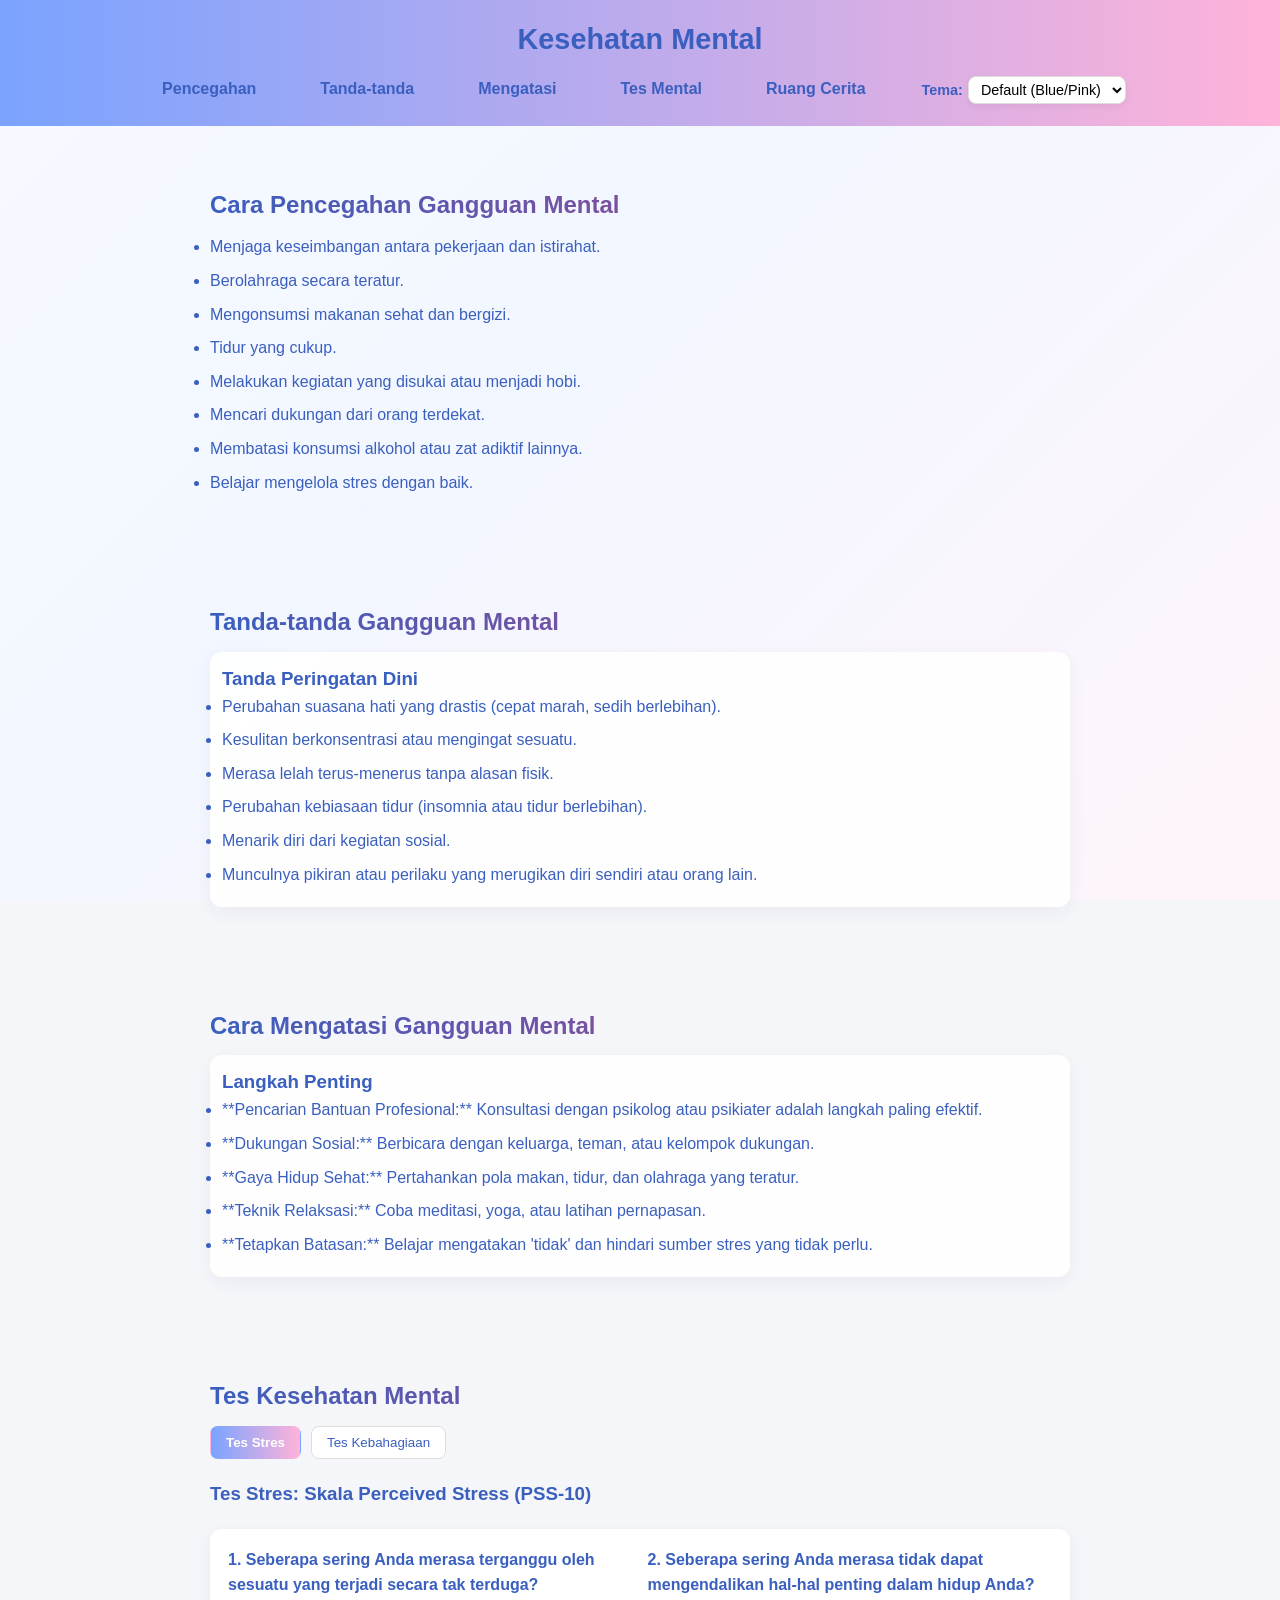
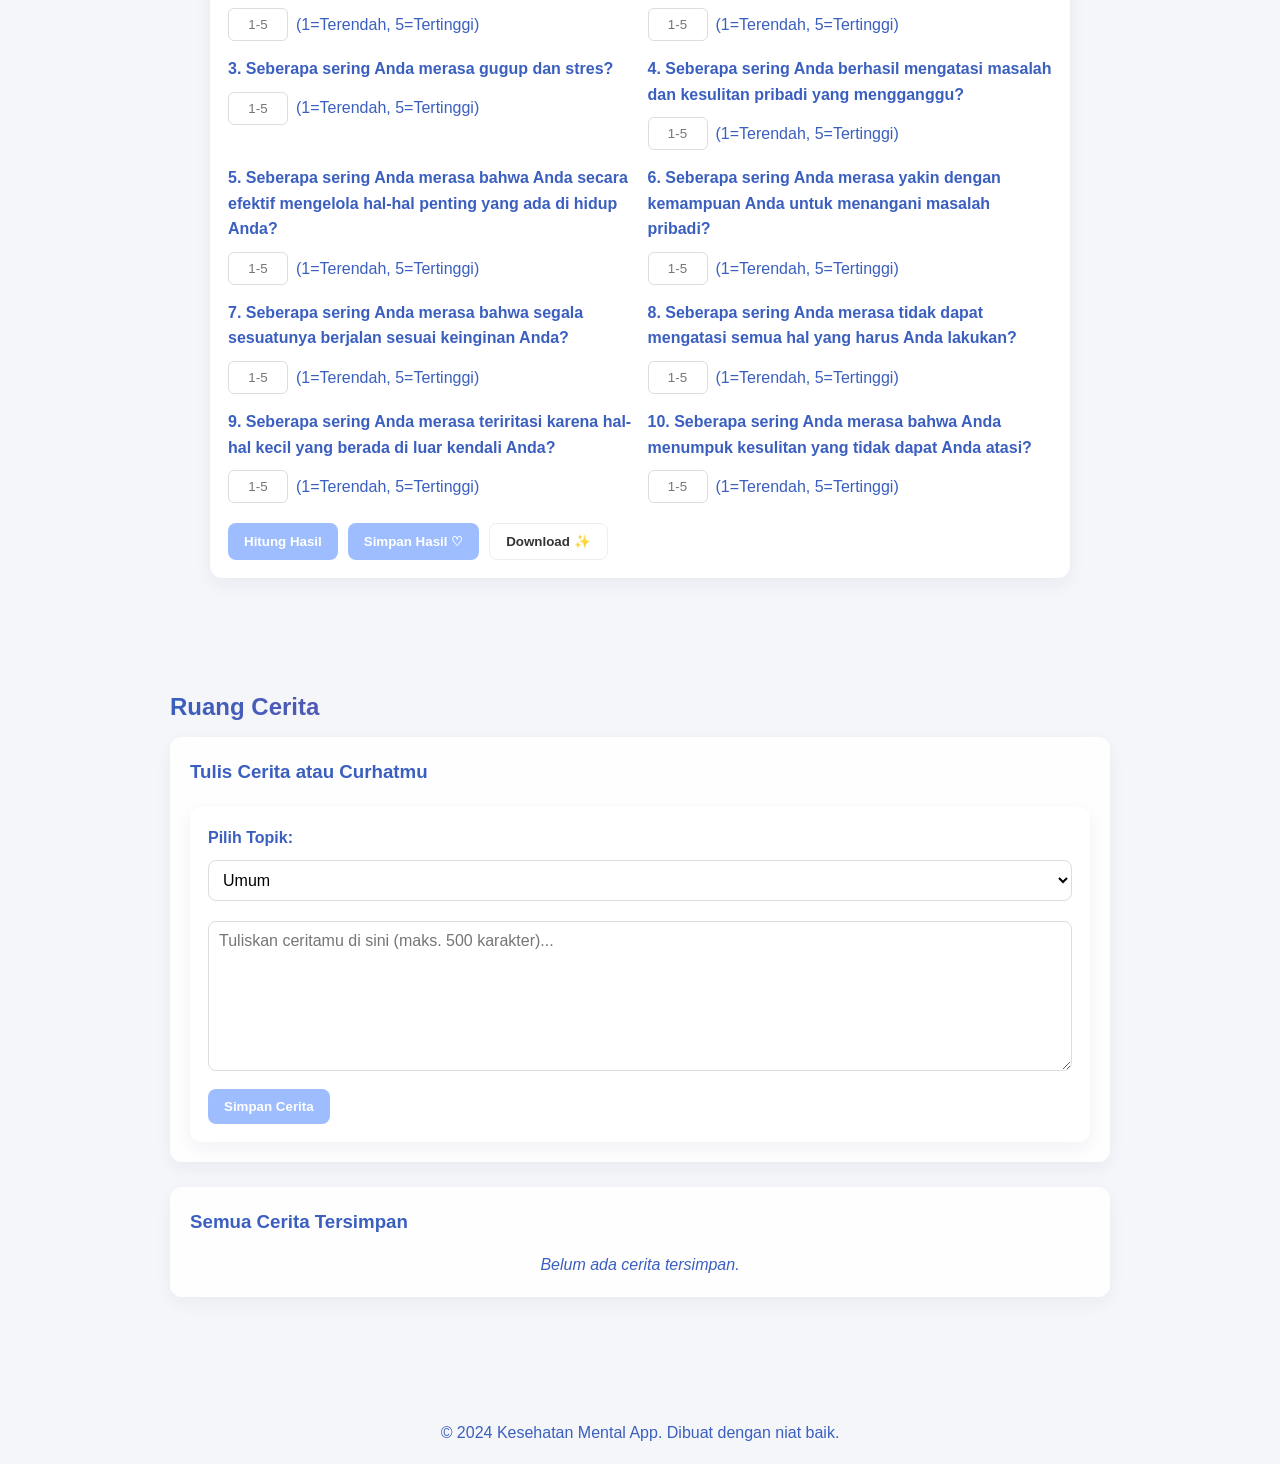
==== commit f9a18d38: "Add files via upload" ====
--- a/index.html
+++ b/index.html
@@ -208,13 +208,34 @@
         white-space: nowrap;
     }
 
+    /* Tab styles for the test section */
+    .tab {
+        padding: 8px 15px;
+        border: 1px solid #ddd;
+        border-radius: 8px;
+        background: white;
+        color: #3a5fbf;
+        cursor: pointer;
+        transition: all 0.2s ease;
+        font-weight: 500;
+    }
+    .tab:hover {
+        background: #f0f7ff;
+    }
+    .tab.active-tab {
+        background: linear-gradient(90deg, #7aa3ff 0%, #ffb3d9 100%);
+        color: white;
+        border-color: transparent;
+        font-weight: 600;
+    }
 
     /* ==============================
-       Theme Specific Styles (Dark Font Colors & New Elements)
+       THEME STYLES (Color Overrides)
        ============================== */
+
     /* Pastel Pink Theme */
-    body[data-theme="pink"] { color: #7d445c; } /* Dark Pink for all text */
-    header[data-theme="pink"] h1, header[data-theme="pink"] nav ul li a, header[data-theme="pink"] nav .theme-chooser label { color: #7d445c; }
+    body[data-theme="pink"] { color: #c4407b; } /* Dark Pink for all text */
+    header[data-theme="pink"] h1, header[data-theme="pink"] nav ul li a, header[data-theme="pink"] nav .theme-chooser label { color: #c4407b; }
     h2[data-theme="pink"] {
         color: #c4407b; /* Darker Pink for headings/accents */
         background: none;
@@ -223,6 +244,8 @@
     }
     #response-message[data-theme="pink"] { border-left-color: #ffb3d9; background: #fff4fb; }
     .story-list-item[data-theme="pink"] { border: 1px solid #ffb3d9; }
+    .tab[data-theme="pink"] { color: #c4407b; background: white; border-color: #ffb3d9; }
+    .tab.active-tab[data-theme="pink"] { background: #ffb3d9; color: white; }
 
     /* Pastel Blue Theme */
     body[data-theme="blue"] { color: #30538a; } /* Dark Blue for all text */
@@ -235,85 +258,56 @@
     }
     #response-message[data-theme="blue"] { border-left-color: #7aa3ff; background: #f0f7ff; }
     .story-list-item[data-theme="blue"] { border: 1px solid #7aa3ff; }
+    .tab[data-theme="blue"] { color: #30538a; background: white; border-color: #7aa3ff; }
+    .tab.active-tab[data-theme="blue"] { background: #7aa3ff; color: white; }
 
     /* Pastel Purple Theme */
-    body[data-theme="purple"] { color: #53308a; } /* Dark Purple for all text */
-    header[data-theme="purple"] h1, header[data-theme="purple"] nav ul li a, header[data-theme="purple"] nav .theme-chooser label { color: #53308a; }
+    body[data-theme="purple"] { color: #6a5acd; } /* Dark Purple for all text */
+    header[data-theme="purple"] h1, header[data-theme="purple"] nav ul li a, header[data-theme="purple"] nav .theme-chooser label { color: #6a5acd; }
     h2[data-theme="purple"] {
-        color: #6035b3; /* Darker Purple for headings/accents */
+        color: #5533aa; /* Darker Purple for headings/accents */
         background: none;
         -webkit-text-fill-color: initial;
         background-clip: initial;
     }
-    #response-message[data-theme="purple"] { border-left-color: #b380ff; background: #f8f0ff; }
-    .story-list-item[data-theme="purple"] { border: 1px solid #b380ff; }
-
-    /* Gradient Rainbow Theme */
-    body[data-theme="rainbow"] { color: #333; } /* Base color dark */
-    header[data-theme="rainbow"] h1, header[data-theme="rainbow"] nav ul li a, header[data-theme="rainbow"] nav .theme-chooser label { color: #333; }
+    #response-message[data-theme="purple"] { border-left-color: #c3a5e8; background: #f7f0ff; }
+    .story-list-item[data-theme="purple"] { border: 1px solid #c3a5e8; }
+    .tab[data-theme="purple"] { color: #6a5acd; background: white; border-color: #c3a5e8; }
+    .tab.active-tab[data-theme="purple"] { background: #c3a5e8; color: white; }
+    
+    /* Rainbow Theme: Use Default Blue/Pink for static elements */
+    body[data-theme="rainbow"] { color: #3a5fbf; } /* Dark Blue/Pink for all text */
+    header[data-theme="rainbow"] h1, header[data-theme="rainbow"] nav ul li a, header[data-theme="rainbow"] nav .theme-chooser label { color: #3a5fbf; }
     h2[data-theme="rainbow"] {
-        /* Dark Rainbow Gradient for headings/accents */
-        background: linear-gradient(90deg, #b3579b, #3a5fbf, #53308a);
+        /* Default Gradient */
+        background: linear-gradient(90deg, #3a5fbf 0%, #c4407b 100%);
         -webkit-background-clip: text;
         -webkit-text-fill-color: transparent;
         background-clip: text;
         text-fill-color: transparent;
-        color: initial;
-    }
-    #response-message[data-theme="rainbow"] { 
-        border-left: 5px solid; 
-        border-image: linear-gradient(180deg, #b3579b, #3a5fbf) 1;
-        background: #f7f7f7;
-    }
-    .story-list-item[data-theme="rainbow"] { 
-        border: 1px solid; 
-        border-image: linear-gradient(90deg, #b3579b, #3a5fbf) 1;
-    }
-
-    /* Override button styling for themes */
-    button[data-theme="pink"], .btn[data-theme="pink"] { background: #ffb3d9; color: #333; }
-    button[data-theme="blue"], .btn[data-theme="blue"] { background: #7aa3ff; color: white; }
-    button[data-theme="purple"], .btn[data-theme="purple"] { background: #b380ff; color: white; }
-    button[data-theme="rainbow"], .btn[data-theme="rainbow"] { background: linear-gradient(90deg,#ffd6f0,#dbe9ff); color: #333; }
-
-    /* ==============================
-       Small responsiveness
-       ============================== */
-    @media (max-width:720px){
-      header h1 { font-size:1.4rem; }
-      nav ul { gap:10px; font-size:0.95rem; }
-      .cloud.c1, .cloud.c2, .cloud.c3 { display:block; opacity:.6; }
-      .questions-grid { grid-template-columns: 1fr; } /* Satu kolom di layar kecil */
-    }
-    @media (max-width: 550px) {
-        nav ul { flex-direction: column; gap: 5px; } /* Susun vertikal jika layar terlalu sempit */
-        .theme-chooser { justify-content: center; }
-    }
+    }
+    #response-message[data-theme="rainbow"] { border-left-color: #7aa3ff; background: #f0f7ff; }
+    .story-list-item[data-theme="rainbow"] { border: 1px solid #7aa3ff; }
+    .tab.active-tab[data-theme="rainbow"] { background: linear-gradient(90deg, #7aa3ff 0%, #ffb3d9 100%); }
 
   </style>
+
 </head>
 <body>
 
-  <div class="clouds" aria-hidden="true">
-    <div class="cloud c1" style="left:-30%; top:8%;"></div>
-    <div class="cloud c2" style="left:-40%; top:38%;"></div>
-    <div class="cloud c3" style="left:-50%; top:68%;"></div>
-  </div>
-
-  <header id="main-header">
-    <div class="sparkle s1" aria-hidden="true"></div>
-    <div class="sparkle s2" aria-hidden="true"></div>
-    <div class="sparkle s3" aria-hidden="true"></div>
-
+  <header>
+    <div class="s1" aria-hidden="true"></div>
+    <div class="s2" aria-hidden="true"></div>
+    <div class="s3" aria-hidden="true"></div>
     <h1>Kesehatan Mental</h1>
-
     <nav>
       <ul>
         <li><a href="#pencegahan">Pencegahan</a></li>
         <li><a href="#tanda">Tanda-tanda</a></li>
         <li><a href="#mengatasi">Mengatasi</a></li>
         <li><a href="#angket">Tes Mental</a></li>
-        <li><a href="#quotes">Ruang Cerita</a></li> <li class="theme-menu-item">
+        <li><a href="#quotes">Ruang Cerita</a></li>
+        <li class="theme-menu-item">
             <div class="theme-chooser">
                 <label for="theme-select">Tema:</label>
                 <select id="theme-select" aria-label="Pilih tema warna">
@@ -332,672 +326,537 @@
   <section id="pencegahan">
     <h2 id="h2-pencegahan">Cara Pencegahan Gangguan Mental</h2>
     <ul>
-      <li>Menjaga keseimbangan antara pekerjaan dan istirahat.</li>
-      <li>Berolahraga secara teratur.</li>
-      <li>Menjaga pola makan sehat dan tidur cukup.</li>
-      <li>Berbicara dengan orang yang dipercaya saat menghadapi stres.</li>
-      <li>Hindari konsumsi alkohol dan narkoba.</li>
+        <li>Menjaga keseimbangan antara pekerjaan dan istirahat.</li>
+        <li>Berolahraga secara teratur.</li>
+        <li>Mengonsumsi makanan sehat dan bergizi.</li>
+        <li>Tidur yang cukup.</li>
+        <li>Melakukan kegiatan yang disukai atau menjadi hobi.</li>
+        <li>Mencari dukungan dari orang terdekat.</li>
+        <li>Membatasi konsumsi alkohol atau zat adiktif lainnya.</li>
+        <li>Belajar mengelola stres dengan baik.</li>
     </ul>
   </section>
 
   <section id="tanda">
     <h2 id="h2-tanda">Tanda-tanda Gangguan Mental</h2>
-    <ul>
-      <li>Merasa sedih atau cemas berkepanjangan.</li>
-      <li>Kehilangan minat terhadap aktivitas yang disukai.</li>
-      <li>Perubahan nafsu makan atau pola tidur.</li>
-      <li>Sulit berkonsentrasi.</li>
-      <li>Menarik diri dari lingkungan sosial.</li>
-    </ul>
+    <div class="card">
+        <h3>Tanda Peringatan Dini</h3>
+        <ul>
+            <li>Perubahan suasana hati yang drastis (cepat marah, sedih berlebihan).</li>
+            <li>Kesulitan berkonsentrasi atau mengingat sesuatu.</li>
+            <li>Merasa lelah terus-menerus tanpa alasan fisik.</li>
+            <li>Perubahan kebiasaan tidur (insomnia atau tidur berlebihan).</li>
+            <li>Menarik diri dari kegiatan sosial.</li>
+            <li>Munculnya pikiran atau perilaku yang merugikan diri sendiri atau orang lain.</li>
+        </ul>
+    </div>
   </section>
 
   <section id="mengatasi">
     <h2 id="h2-mengatasi">Cara Mengatasi Gangguan Mental</h2>
-    <ul>
-      <li>Konsultasi dengan psikolog atau psikiater.</li>
-      <li>Terapi perilaku kognitif atau konseling.</li>
-      <li>Menulis jurnal atau meditasi.</li>
-      <li>Meningkatkan dukungan sosial.</li>
-      <li>Berpartisipasi dalam kegiatan positif.</li>
-    </ul>
+    <div class="card">
+        <h3>Langkah Penting</h3>
+        <ul>
+            <li>**Pencarian Bantuan Profesional:** Konsultasi dengan psikolog atau psikiater adalah langkah paling efektif.</li>
+            <li>**Dukungan Sosial:** Berbicara dengan keluarga, teman, atau kelompok dukungan.</li>
+            <li>**Gaya Hidup Sehat:** Pertahankan pola makan, tidur, dan olahraga yang teratur.</li>
+            <li>**Teknik Relaksasi:** Coba meditasi, yoga, atau latihan pernapasan.</li>
+            <li>**Tetapkan Batasan:** Belajar mengatakan 'tidak' dan hindari sumber stres yang tidak perlu.</li>
+        </ul>
+    </div>
   </section>
 
   <section id="angket">
     <h2 id="h2-angket">Tes Kesehatan Mental</h2>
-
-    <button id="toggle-test-btn" class="btn" style="margin-bottom:20px;">
-        Mulai Tes Kesehatan <span class="toggle-icon">▼</span>
-    </button>
-
-    <div id="test-content-container" class="card" style="display:none;">
-      
-        <div>
-            <div class="tests-tabs" role="tablist" aria-label="Pilih tes" style="margin-bottom: 14px;">
-                <button class="tab active" data-test="stres">Tes Stres (15)</button>
-                <button class="tab" data-test="kecemasan">Tes Kecemasan</button>
-                <button class="tab" data-test="kebahagiaan">Tes Kebahagiaan</button>
-                <button class="tab" data-test="keseimbangan">Tes Keseimbangan Hidup</button>
+    <div class="tab-container">
+        <div class="tab-header" style="display:flex; gap:10px; margin-bottom: 20px;">
+            <button class="tab active-tab" data-tab-for="stres">Tes Stres</button>
+            <button class="tab" data-tab-for="kebahagiaan">Tes Kebahagiaan</button>
+        </div>
+
+        <div class="test-panel-container">
+            <div class="test-panel" data-testpanel="stres" style="display: block;">
+                <h3>Tes Stres: Skala Perceived Stress (PSS-10)</h3>
+                <form class="test-form" data-test-type="stres">
+                    <div class="questions-grid" data-question-key="stres">
+                        </div>
+                    <div style="margin-top:20px; display:flex; gap:10px; justify-content:flex-start;">
+                        <button type="submit">Hitung Hasil</button>
+                        <button type="button" class="btn" id="saveLocal-stres">Simpan Hasil <span class="hover-ico">♡</span></button>
+                        <button type="button" class="btn" id="downloadResult-stres" style="background:#fff;color:#333;border:1px solid #eee;">Download <span class="hover-ico">✨</span></button>
+                    </div>
+                </form>
+                <div id="hasil-stres" class="hasil-display" style="margin-top:18px; display:none;"></div>
             </div>
-            
-            <div id="panels" style="margin-top:14px;">
-                <div class="test-panel active" data-testpanel="stres">
-                    <form class="test-form" data-questions="15">
-                        <div style="display:flex;flex-direction:column;gap:15px;">
-                            <div class="questions-grid">
-                                </div>
-                            <div style="display:flex;gap:10px; margin-top:8px;">
-                                <button type="submit" class="btn" id="submitStres">Lihat Hasil <span class="hover-ico">✨</span></button>
-                                <button type="button" class="btn btn-reset" style="background:#fff;color:#333;border:1px solid #eee;">Reset <span class="hover-ico">♡</span></button>
-                            </div>
+
+            <div class="test-panel" data-testpanel="kebahagiaan" style="display: none;">
+                <h3>Tes Kebahagiaan: Skala Subjective Happiness (SHS)</h3>
+                <form class="test-form" data-test-type="kebahagiaan">
+                    <div class="questions-grid" data-question-key="kebahagiaan">
                         </div>
-                    </form>
-                </div>
-
-                <div class="test-panel" data-testpanel="kecemasan">
-                    <form class="test-form" data-questions="10">
-                        <div style="display:flex;flex-direction:column;gap:15px;">
-                            <div class="questions-grid"></div>
-                            <div style="display:flex;gap:10px; margin-top:8px;">
-                                <button type="submit" class="btn">Lihat Hasil <span class="hover-ico">✨</span></button>
-                                <button type="button" class="btn btn-reset" style="background:#fff;color:#333;border:1px solid #eee;">Reset <span class="hover-ico">♡</span></button>
-                            </div>
-                        </div>
-                    </form>
-                </div>
-
-                <div class="test-panel" data-testpanel="kebahagiaan">
-                    <form class="test-form" data-questions="8">
-                        <div style="display:flex;flex-direction:column;gap:15px;">
-                            <div class="questions-grid"></div>
-                            <div style="display:flex;gap:10px; margin-top:8px;">
-                                <button type="submit" class="btn">Lihat Hasil <span class="hover-ico">✨</span></button>
-                                <button type="button" class="btn btn-reset" style="background:#fff;color:#333;border:1px solid #eee;">Reset <span class="hover-ico">♡</span></button>
-                            </div>
-                        </div>
-                    </form>
-                </div>
-
-                <div class="test-panel" data-testpanel="keseimbangan">
-                    <form class="test-form" data-questions="12">
-                        <div style="display:flex;flex-direction:column;gap:15px;">
-                            <div class="questions-grid"></div>
-                            <div style="display:flex;gap:10px; margin-top:8px;">
-                                <button type="submit" class="btn">Lihat Hasil <span class="hover-ico">✨</span></button>
-                                <button type="button" class="btn btn-reset" style="background:#fff;color:#333;border:1px solid #eee;">Reset <span class="hover-ico">♡</span></button>
-                            </div>
-                        </div>
-                    </form>
-                </div>
-            </div>
-
-            <div id="hasil-area" style="margin-top:16px; display:none;" class="card">
-                <h3 id="hasil-title">Hasil Tes</h3>
-                <p id="hasil-emoji" style="font-size:2rem; margin:8px 0;">🙂</p>
-                <p id="hasil-score" style="font-weight:700;"></p>
-                <p id="hasil-interpretasi"></p>
-                <div style="margin-top:8px; display:flex; gap:8px;">
-                    <button class="btn" id="saveLocal">Simpan Hasil <span class="hover-ico">♡</span></button>
-                    <button class="btn" id="downloadResult" style="background:#fff;color:#333;border:1px solid #eee;">Download <span class="hover-ico">✨</span></button>
-                </div>
+                    <div style="margin-top:20px; display:flex; gap:10px; justify-content:flex-start;">
+                        <button type="submit">Hitung Hasil</button>
+                        <button type="button" class="btn" id="saveLocal-kebahagiaan">Simpan Hasil <span class="hover-ico">♡</span></button>
+                        <button type="button" class="btn" id="downloadResult-kebahagiaan" style="background:#fff;color:#333;border:1px solid #eee;">Download <span class="hover-ico">✨</span></button>
+                    </div>
+                </form>
+                <div id="hasil-kebahagiaan" class="hasil-display" style="margin-top:18px; display:none;"></div>
             </div>
         </div>
     </div>
-  </section>
-
-  <section id="quotes" style="max-width:980px;margin:30px auto;">
+</section>
+
+<section id="quotes" style="max-width:980px;margin:30px auto;">
     <h2 id="h2-quotes">Ruang Cerita</h2>
     <div id="quotes-section">
-      
-      <div class="story-card" id="story-input-card">
-          <h3 style="margin-bottom: 15px; color:inherit;">Tulis Cerita atau Curhatmu</h3>
-          <form id="story-form">
-              <div style="margin-bottom: 15px;">
-                  <label for="topic-select" style="font-weight: 600; display: block; margin-bottom: 5px;">Pilih Topik:</label>
-                  <select id="topic-select" aria-label="Pilih Topik Curhat" required>
-                      <option value="">-- Pilih Topik --</option>
-                      <option value="pribadi">Masalah Pribadi/Diri Sendiri</option>
-                      <option value="pekerjaan">Pekerjaan/Pendidikan</option>
-                      <option value="keluarga">Keluarga/Rumah</option>
-                      <option value="hubungan">Hubungan Sosial/Pasangan</option>
-                      <option value="umum">Lain-lain (Umum)</option>
-                  </select>
-              </div>
-              
-              <label for="story-textarea" style="font-weight: 600; display: block;">Cerita Anda:</label>
-              <textarea id="story-textarea" rows="8" placeholder="Bagikan apa yang kamu rasakan di sini..." aria-label="Tulis cerita atau curhat pribadi" required></textarea>
-              
-              <button id="submit-story-btn" class="btn" type="submit">Kirim Cerita <span class="hover-ico">💌</span></button>
-          </form>
-
-          <div id="response-message" class="card">
-              <h4 style="margin-bottom: 5px; color:inherit;">Respon Untukmu:</h4>
-              <p id="response-text"></p>
-          </div>
-      </div>
-      
-      <div id="saved-stories-container">
-          <h3 style="margin-bottom: 15px; color:inherit;">Daftar Cerita Tersimpan</h3>
-          <div id="stories-list">
-              <p class="card" style="padding: 15px; color: #999;">Belum ada cerita yang tersimpan.</p>
-          </div>
-      </div>
-
+        <div class="story-card" id="story-input-card">
+            <h3 style="margin-bottom: 15px; color:inherit;">Tulis Cerita atau Curhatmu</h3>
+            <form id="story-form">
+                <div style="margin-bottom: 15px;">
+                    <label for="topic-select" style="font-weight: 600; display: block; margin-bottom: 5px;">Pilih Topik:</label>
+                    <select id="topic-select">
+                        <option value="umum">Umum</option>
+                        <option value="pekerjaan">Pekerjaan/Pendidikan</option>
+                        <option value="keluarga">Keluarga</option>
+                        <option value="hubungan">Hubungan</option>
+                        <option value="kesehatan">Kesehatan</option>
+                        <option value="lainnya">Lainnya</option>
+                    </select>
+                </div>
+                <textarea id="story-textarea" placeholder="Tuliskan ceritamu di sini (maks. 500 karakter)..." maxlength="500"></textarea>
+                <button type="submit" id="save-story-btn">Simpan Cerita</button>
+            </form>
+            <div id="response-message" style="display: none;"></div>
+        </div>
+        
+        <div class="story-card" id="story-list-card">
+            <h3 style="margin-bottom: 15px; color:inherit; display: flex; justify-content: space-between; align-items: center;">
+                Semua Cerita Tersimpan 
+                <button class="btn delete-story-btn" id="clear-all-stories" style="font-size:0.8rem; padding: 5px 10px; margin:0;">Hapus Semua</button>
+            </h3>
+            <div id="story-list">
+                <p style="text-align:center; font-style:italic;" id="no-stories-message">Belum ada cerita tersimpan.</p>
+            </div>
+        </div>
     </div>
-  </section>
-
-  <footer>
-    <p>© 2025 Kesehatan Mental | Dibuat dengan ❤️</p>
-  </footer>
-
-  <script>
-    /**********************
-     * UTIL: questions templates (placeholder texts)
-     **********************/
-    const sampleQs = {
-      stres: [
-        "Saya merasa mudah marah atau tersinggung.",
-        "Saya sulit rileks.",
-        "Saya merasa tertekan dengan tuntutan sehari-hari.",
-        "Pikiran saya sering berputar tanpa henti.",
-        "Saya merasa lelah karena beban pikiran.",
-        "Saya mudah terganggu oleh hal kecil.",
-        "Saya merasa tidak sabar.",
-        "Saya khawatir tidak bisa menyelesaikan tugas.",
-        "Saya sering merasa cemas tanpa alasan jelas.",
-        "Tidur saya terganggu karena pikiran.",
-        "Saya merasa tegang otot atau sakit kepala karena stres.",
-        "Saya sulit berkonsentrasi.",
-        "Saya khawatir berlebihan tentang masa depan.",
-        "Saya merasa kewalahan ketika banyak tugas.",
-        "Saya sulit menenangkan diri setelah kejadian menegangkan."
-      ],
-      kecemasan: [
-        "Saya sering merasa cemas tanpa alasan yang jelas.",
-        "Saya khawatir berlebihan terhadap hal kecil.",
-        "Saya merasa gelisah di keramaian.",
-        "Saya sulit tidur karena pikiran cemas.",
-        "Saya khawatir tentang kesehatan saya terus-menerus.",
-        "Saya merasa napas cepat saat cemas.",
-        "Saya menghindari situasi karena takut cemas.",
-        "Saya merasa ada yang tidak terkendali.",
-        "Saya sering memikirkan kemungkinan terburuk.",
-        "Saya sulit menenangkan diri saat khawatir."
-      ],
-      kebahagiaan: [
-        "Saya merasa puas dengan hidup saya saat ini.",
-        "Saya mudah merasakan kebahagiaan dalam hal sederhana.",
-        "Saya merasa memiliki tujuan yang memotivasi.",
-        "Saya merasa dekat dan terhubung dengan orang lain.",
-        "Saya menikmati waktu sendirian tanpa merasa sedih.",
-        "Saya sering tersenyum tanpa alasan khusus.",
-        "Saya bersyukur atas hal-hal kecil setiap hari.",
-        "Saya merasa optimis tentang masa depan."
-      ],
-      keseimbangan: [
-        "Saya merasa pekerjaan dan kehidupan pribadi seimbang.",
-        "Saya cukup tidur dan istirahat.",
-        "Saya punya waktu untuk hobi dan rekreasi.",
-        "Saya menjaga pola makan yang baik.",
-        "Saya meluangkan waktu untuk olahraga.",
-        "Saya merasa hubungan sosial saya sehat.",
-        "Saya memiliki waktu untuk refleksi diri.",
-        "Saya bisa mengelola stres secara rutin.",
-        "Saya merasa punya dukungan saat sulit.",
-        "Saya memberi waktu untuk pengembangan diri.",
-        "Saya merasa bebas dari beban finansial yang berlebihan.",
-        "Saya menikmati kegiatan yang menenangkan."
-      ]
+</section>
+
+<footer>
+    <p>&#169; 2024 Kesehatan Mental App. Dibuat dengan niat baik.</p>
+</footer>
+
+<script>
+    // Data Pertanyaan Tes: 1-5 (1=Sangat Jarang/Tidak Setuju, 5=Sangat Sering/Sangat Setuju)
+    const questionsList = {
+        stres: [
+            "Seberapa sering Anda merasa terganggu oleh sesuatu yang terjadi secara tak terduga?",
+            "Seberapa sering Anda merasa tidak dapat mengendalikan hal-hal penting dalam hidup Anda?",
+            "Seberapa sering Anda merasa gugup dan stres?",
+            "Seberapa sering Anda berhasil mengatasi masalah dan kesulitan pribadi yang mengganggu?",
+            "Seberapa sering Anda merasa bahwa Anda secara efektif mengelola hal-hal penting yang ada di hidup Anda?",
+            "Seberapa sering Anda merasa yakin dengan kemampuan Anda untuk menangani masalah pribadi?",
+            "Seberapa sering Anda merasa bahwa segala sesuatunya berjalan sesuai keinginan Anda?",
+            "Seberapa sering Anda merasa tidak dapat mengatasi semua hal yang harus Anda lakukan?",
+            "Seberapa sering Anda merasa teriritasi karena hal-hal kecil yang berada di luar kendali Anda?",
+            "Seberapa sering Anda merasa bahwa Anda menumpuk kesulitan yang tidak dapat Anda atasi?"
+        ],
+        kebahagiaan: [
+            "Secara umum, saya menganggap diri saya sebagai orang yang:",
+            "Dibandingkan dengan teman-teman saya, saya menganggap diri saya:",
+            "Beberapa orang pada umumnya adalah orang yang sangat bahagia. Mereka menikmati hidup apa adanya, dan selalu bisa tersenyum. Sejauh mana deskripsi ini menggambarkan diri Anda?",
+            "Beberapa orang pada umumnya tidak terlalu bahagia. Meskipun mereka tidak depresi, mereka tidak pernah bahagia seperti yang mereka inginkan. Sejauh mana deskripsi ini menggambarkan diri Anda?"
+        ],
+        // Tambahkan tes lain di sini jika ada. Contoh: kecemasan, depresi, tidur, dll.
     };
+
+    // Fungsi Perhitungan Hasil Tes (stres) - Skor tinggi = tingkat stres tinggi (0-40, 0=sehat 40=tinggi)
+    function handleStressTest(total, questions) {
+        // PSS-10: Questions 4, 5, 6, 7 are reverse-scored (5->1, 4->2, 3->3, 2->4, 1->5)
+        // Since we already did the reverse scoring during the form submission calculation,
+        // the `total` here represents the final PSS score (range 0 to 40).
+        
+        // PSS-10 is scored 0 to 40. We can map this to a "Healthy Percentage" inversely.
+        const maxScore = 40;
+        const minScore = 0;
+        
+        // Invert the PSS score for display as "Healthy Percentage"
+        const healthyPercent = Math.round(((maxScore - total) / (maxScore - minScore)) * 100);
+
+        let emoji = '';
+        let title = '';
+        let interp = '';
+
+        if (total >= 0 && total <= 13) {
+            emoji = '😌';
+            title = 'Stres Rendah';
+            interp = 'Tingkat stres Anda tergolong rendah. Pertahankan gaya hidup seimbang ini.';
+        } else if (total >= 14 && total <= 26) {
+            emoji = '😐';
+            title = 'Stres Sedang';
+            interp = 'Anda mengalami tingkat stres sedang. Perhatikan gejala dan lakukan teknik relaksasi rutin.';
+        } else if (total >= 27 && total <= 40) {
+            emoji = '😨';
+            title = 'Stres Tinggi';
+            interp = 'Tingkat stres Anda tinggi. Segera cari dukungan profesional dan prioritaskan perawatan diri.';
+        } else {
+             // Should not happen, but for safety
+             emoji = '❓';
+             title = 'Tidak Terdefinisi';
+             interp = 'Skor tidak valid.';
+        }
+        
+        return { emoji, title, interp, healthyPercent, resultMessage: 'Tingkat Stres' };
+    }
+
+    // NEW FUNCTION: Fungsi Perhitungan Hasil Tes (kebahagiaan) - Skor tinggi = tingkat kebahagiaan tinggi (4-20, 4=rendah 20=tinggi)
+    function handleHappyTest(total, questions) {
+        // Subjective Happiness Scale (SHS) - higher raw score (total) means better (healthier).
+        // The total score ranges from 4*1 (4) to 4*7 (28) but the input is 1-5, so it's 4*1 (4) to 4*5 (20).
+        // Let's assume input 1-5 for 4 questions: Min 4, Max 20.
+        const happinessScore = total; 
+        const min = questions * 1; // 4
+        const max = questions * 5; // 20
+        
+        // Calculate percentage of the maximum possible score range
+        const happyPercent = Math.round(((happinessScore - min) / (max - min)) * 100);
+
+        let emoji = '';
+        let title = '';
+        let interp = '';
+
+        if (happyPercent >= 80) {
+            emoji = '🤩';
+            title = 'Sangat Bahagia';
+            interp = 'Kamu merasa sangat bahagia. Pertahankan rasa syukur dan kebiasaan positif.';
+        } else if (happyPercent >= 50) {
+            emoji = '😊';
+            title = 'Cukup Bahagia';
+            interp = 'Kamu cukup bahagia. Coba rutinitas kecil yang membahagiakan untuk meningkatkannya.';
+        } else {
+            emoji = '😕';
+            title = 'Kurang Bahagia';
+            interp = 'Pertimbangkan aktivitas yang memberi makna dan meningkatkan hubungan sosial.';
+        }
+
+        // healthyPercent is the happyPercent in this context
+        return { emoji, title, interp, healthyPercent: happyPercent, resultMessage: 'Tingkat Kebahagiaan' }; 
+    }
 
     /**********************
      * Render questions into each panel (Using INPUT TYPE="NUMBER")
      **********************/
-    document.querySelectorAll('.test-panel').forEach(panel=>{
-      const form = panel.querySelector('.test-form');
-      const grid = form.querySelector('.questions-grid');
-      const qKey = panel.dataset.testpanel;
-      const qArr = sampleQs[qKey] || [];
-      const questionsCount = parseInt(form.dataset.questions,10) || qArr.length;
-
-      let finalQs = [];
-      for (let i=0;i<questionsCount;i++){
-        finalQs.push(qArr[i % qArr.length] || `Pertanyaan ${i+1}`);
-      }
-
-      grid.innerHTML = '';
-      finalQs.forEach((q,i)=>{
-        const idx = i+1;
-        const item = document.createElement('div');
-        item.className = 'card question-item';
-        item.innerHTML = `
-          <label class="question-label" for="${qKey}-q${idx}">${idx}. ${q}</label>
-          <div class="score-control">
-            <input type="number" id="${qKey}-q${idx}" name="${qKey}-q${idx}" required min="1" max="5" value="1" data-qindex="${i}">
-            <small style="color:inherit;">(Skor 1-5)</small>
-          </div>
-        `;
-        grid.appendChild(item);
-      });
-    });
-
-    /**********************
-     * Toggle Test Content Visibility
-     **********************/
-    const toggleBtn = document.getElementById('toggle-test-btn');
-    const testContainer = document.getElementById('test-content-container');
-    const toggleIcon = toggleBtn.querySelector('.toggle-icon');
-
-    toggleBtn.addEventListener('click', () => {
-        const isHidden = testContainer.style.display === 'none';
-        
-        if (isHidden) {
-            testContainer.style.display = 'block';
-            toggleBtn.innerHTML = 'Sembunyikan Tes Kesehatan <span class="toggle-icon">▲</span>';
-            // Scroll to the top of the test content area for better UX
-            testContainer.scrollIntoView({ behavior: 'smooth', block: 'start' });
-        } else {
-            testContainer.style.display = 'none';
-            toggleBtn.innerHTML = 'Mulai Tes Kesehatan <span class="toggle-icon">▼</span>';
-        }
-    });
-
-    /**********************
-     * Tabs behavior
-     **********************/
-    document.querySelectorAll('.tab').forEach(t => {
-      t.addEventListener('click', () => {
-        document.querySelectorAll('.tab').forEach(x=>x.classList.remove('active'));
-        t.classList.add('active');
-        const key = t.dataset.test;
-        document.querySelectorAll('.test-panel').forEach(p=>{
-          p.classList.toggle('active', p.dataset.testpanel === key);
+    function renderQuestions() {
+        document.querySelectorAll('.test-panel').forEach(panel => {
+            const grid = panel.querySelector('.questions-grid');
+            const qKey = grid.dataset.questionKey;
+            const questions = questionsList[qKey];
+            
+            if (questions && grid) {
+                grid.innerHTML = questions.map((q, i) => {
+                    const questionNumber = i + 1;
+                    const questionId = `${qKey}-q${questionNumber}`;
+
+                    // Set min/max based on the specific question key
+                    const minVal = 1;
+                    const maxVal = qKey === 'kebahagiaan' ? 5 : 5; // Use 1-5 scale for all
+                    const stepVal = 1;
+
+                    return `
+                        <div class="question-item">
+                            <label for="${questionId}" class="question-label">${questionNumber}. ${q}</label>
+                            <div class="score-control">
+                                <input type="number" id="${questionId}" name="${questionId}" min="${minVal}" max="${maxVal}" step="${stepVal}" required placeholder="1-5">
+                                <span>(1=Terendah, ${maxVal}=Tertinggi)</span>
+                            </div>
+                        </div>
+                    `;
+                }).join('');
+            }
         });
-        document.getElementById('hasil-area').style.display = 'none';
-        // Reset inputs on switch (optional, but good UX)
-        document.querySelectorAll('.test-form input[type="number"]').forEach(s => s.value = 1);
-      });
-    });
-
-    /**********************
-     * Scoring & Interpretation (common function)
-     **********************/
-    function interpretResult(total, questions, testKey){
-      const max = questions*5;
-      // we'll compute 'scorePercent' similar: healthier => higher percent (lower total for Stres/Cemas is better)
-      const healthyPercent = Math.round(((max - total) / max) * 100);
-      let emoji='🙂', title='OK', interp='';
-
-      if (testKey === 'kebahagiaan') {
-        // For 'kebahagiaan', a higher raw score (total) means better (healthier). We need to invert the formula logic for this test.
-        const happinessScore = total; // 8*1 (8) to 8*5 (40)
-        const min = questions*1;
-        const happyPercent = Math.round(((happinessScore - min) / (max - min)) * 100);
-
-        if (happyPercent >= 80) { emoji='🤩'; title='Sangat Bahagia'; interp='Kamu merasa sangat bahagia. Pertahankan rasa syukur dan kebiasaan positif.'; }
-        else if (happyPercent >= 50) { emoji='😊'; title='Cukup Bahagia'; interp='Kamu cukup bahagia. Coba rutinitas kecil yang membahagiakan untuk meningkatkannya.'; }
-        else { emoji='😕'; title='Kurang Bahagia'; interp='Pertimbangkan aktivitas yang memberi makna dan meningkatkan hubungan sosial.'; }
-        return { emoji, title, interp, healthyPercent: happyPercent }; // Return happyPercent as the score
-      }
-
-      // For Stres, Kecemasan, Keseimbangan: lower total = higher healthyPercent
-      if (testKey === 'stres') {
-        if (healthyPercent >= 80) { emoji='😌'; title='Stres Rendah'; interp='Kamu tampak punya mekanisme koping yang baik. Pertahankan kebiasaan positif.'; }
-        else if (healthyPercent >= 50) { emoji='🙂'; title='Stres Sedang'; interp='Perhatikan tanda-tanda stres — coba teknik relaksasi seperti bernapas atau jalan singkat.'; }
-        else { emoji='😟'; title='Stres Tinggi'; interp='Kamu mengalami tingkat stres yang cukup tinggi. Pertimbangkan berbicara dengan orang terpercaya atau profesional.'; }
-      } else if (testKey === 'kecemasan') {
-        if (healthyPercent >= 80) { emoji='😊'; title='Kecemasan Rendah'; interp='Kecemasanmu rendah. Lanjutkan aktivitas yang menenangkan.'; }
-        else if (healthyPercent >= 50) { emoji='😐'; title='Kecemasan Sedang'; interp='Coba teknik pernapasan, kurangi kafein, dan istirahat cukup.'; }
-        else { emoji='😰'; title='Kecemasan Tinggi'; interp='Pertimbangkan dukungan lebih lanjut — konsultasi profesional dapat membantu.'; }
-      } else if (testKey === 'keseimbangan') {
-        if (healthyPercent >= 80) { emoji='🌿'; title='Seimbang'; interp='Kehidupanmu tampak seimbang. Jaga konsistensi dan istirahat.'; }
-        else if (healthyPercent >= 50) { emoji='⚖️'; title='Cukup Seimbang'; interp='Perhatikan area yang kurang — coba atur jadwal dan kurangi beban.'; }
-        else { emoji='🔄'; title='Kurang Seimbang'; interp='Pertimbangkan langkah sederhana: tidur, olahraga ringan, dan dukungan sosial.'; }
-      } else {
-        // Fallback for any other test
-        if (healthyPercent >= 80) { emoji='🙂'; title='Baik'; interp='Hasil menunjukkan kondisi yang cukup baik.'; }
-        else if (healthyPercent >= 50) { emoji='😐'; title='Perlu Perhatian'; interp='Perlu beberapa perbaikan.'; }
-        else { emoji='😟'; title='Perhatian Lebih'; interp='Disarankan untuk mencari dukungan.'; }
-      }
-
-      return { emoji, title, interp, healthyPercent };
-    }
+    }
+
+    // Call once to render all questions on load
+    renderQuestions();
 
 
     /**********************
      * Handle form submissions for all tests
      **********************/
-    document.querySelectorAll('.test-form').forEach(form=>{
-      form.addEventListener('submit', function(e){
-        e.preventDefault();
-        // Use number inputs
-        const inputs = Array.from(form.querySelectorAll('input[type="number"]'));
-
-        // Check for required fields and value range
-        let total = 0;
-        let isValid = true;
-        inputs.forEach(inp => {
-            let v = parseInt(inp.value,10);
-            if (isNaN(v) || v < 1 || v > 5) {
-                isValid = false;
-                inp.style.border = '2px solid red'; // Highlight invalid input
+    document.querySelectorAll('.test-form').forEach(form => {
+        form.addEventListener('submit', function (e) {
+            e.preventDefault();
+
+            // Use number inputs
+            const inputs = Array.from(form.querySelectorAll('input[type="number"]'));
+
+            // Check for required fields and value range
+            let total = 0;
+            let isValid = true;
+            let questions = inputs.length;
+            
+            inputs.forEach((inp, index) => {
+                let v = parseInt(inp.value, 10);
+                let qKey = form.querySelector('.questions-grid').dataset.questionKey;
+
+                if (isNaN(v) || v < 1 || v > 5) {
+                    isValid = false;
+                    inp.style.border = '2px solid red'; // Highlight invalid input
+                } else {
+                    inp.style.border = '1px solid #ddd'; // Reset border
+                    
+                    // PSS-10 Reverse Scoring (Stres questions 4, 5, 6, 7 are reversed)
+                    // PSS Index is 0-9. Reverse-scored are index 3, 4, 5, 6.
+                    if (qKey === 'stres' && (index === 3 || index === 4 || index === 5 || index === 6)) {
+                        total += (6 - v); // If v=5 (Sangat Sering), score is 1 (6-5). If v=1, score is 5 (6-1).
+                    } else {
+                        total += v;
+                    }
+                }
+            });
+
+            if (!isValid) {
+                alert("Harap isi semua pertanyaan dengan skor antara 1 sampai 5.");
+                return;
+            }
+
+            const activePanel = form.closest('.test-panel');
+            const testKey = activePanel ? activePanel.dataset.testpanel : 'test';
+            
+            let result;
+            if (testKey === 'stres') {
+                result = handleStressTest(total, questions);
+            } else if (testKey === 'kebahagiaan') { // NEW LOGIC FOR KEBAHAGIAAN
+                result = handleHappyTest(total, questions);
             } else {
-                inp.style.border = '1px solid #ddd'; // Reset border
-                total += v;
+                return; // Exit if test key is unknown
+            }
+            
+            // Display results
+            const resultDiv = document.getElementById(`hasil-${testKey}`);
+            if (resultDiv) {
+                const healthyText = `${result.healthyPercent}% sehat`;
+                const unhealthyText = `${100 - result.healthyPercent}% tidak sehat`;
+                
+                // Determine which percentage to display based on test type (Stress is inverted)
+                const percentage = result.healthyPercent;
+                const progressColor = percentage >= 80 ? 'green' : (percentage >= 50 ? 'orange' : 'red');
+
+                resultDiv.innerHTML = `
+                    <div style="font-size: 1.1rem; font-weight: 700; color: inherit; margin-bottom: 8px;">
+                        ${result.emoji} ${result.resultMessage}: ${result.title}
+                    </div>
+                    <p style="margin-bottom: 12px;">**Hasil Anda:** ${result.interp}</p>
+                    <div style="font-size: 0.9rem; color: #555;">
+                        <p style="margin-bottom: 5px;">${percentage}% dalam kategori sehat (atau bahagia).</p>
+                    </div>
+                    <div style="background: #eee; border-radius: 5px; height: 10px; overflow: hidden; margin-top: 10px;">
+                        <div style="width: ${percentage}%; height: 100%; background: ${progressColor}; transition: width 0.5s ease;"></div>
+                    </div>
+                `;
+                resultDiv.style.display = 'block';
+                // Scroll to result
+                resultDiv.scrollIntoView({ behavior: 'smooth', block: 'start' });
             }
         });
-
-        if (!isValid) {
-            alert("Harap isi semua pertanyaan dengan skor antara 1 sampai 5.");
+    });
+
+    /**********************
+     * TAB SWITCHING LOGIC (NEW/Enhanced)
+     **********************/
+    document.querySelectorAll('.tab').forEach(tab => {
+        tab.addEventListener('click', (e) => {
+            const targetKey = e.currentTarget.dataset.tabFor;
+            const allPanels = document.querySelectorAll('.test-panel');
+
+            // 1. Remove 'active-tab' from all tabs and hide all panels
+            document.querySelectorAll('.tab').forEach(t => t.classList.remove('active-tab'));
+            allPanels.forEach(p => p.style.display = 'none');
+
+            // 2. Add 'active-tab' to the clicked tab and show the corresponding panel
+            e.currentTarget.classList.add('active-tab');
+            const targetPanel = document.querySelector(`.test-panel[data-testpanel="${targetKey}"]`);
+            if (targetPanel) {
+                targetPanel.style.display = 'block';
+            }
+
+            // 3. Optional: Scroll to the top of the section
+            document.getElementById('angket').scrollIntoView({ behavior: 'smooth' });
+        });
+    });
+
+    // --- Story/Quote Logic (Kept as is) ---
+    const STORY_STORAGE_KEY = 'mentalHealthStories';
+    const responseMessageDiv = document.getElementById('response-message');
+    const responseText = document.getElementById('response-message');
+    const clearAllBtn = document.getElementById('clear-all-stories');
+
+    function saveStories(stories) {
+        localStorage.setItem(STORY_STORAGE_KEY, JSON.stringify(stories));
+    }
+
+    function getStories() {
+        const stored = localStorage.getItem(STORY_STORAGE_KEY);
+        return stored ? JSON.parse(stored) : [];
+    }
+    
+    function deleteStory(index) {
+        let stories = getStories();
+        stories.splice(index, 1);
+        saveStories(stories);
+        renderStories();
+    }
+    
+    function renderStories() {
+        const storyListDiv = document.getElementById('story-list');
+        const stories = getStories().reverse(); // Show newest first
+        const noStoriesMessage = document.getElementById('no-stories-message');
+
+        if (stories.length === 0) {
+            storyListDiv.innerHTML = `<p style="text-align:center; font-style:italic;" id="no-stories-message">Belum ada cerita tersimpan.</p>`;
+            clearAllBtn.style.display = 'none';
             return;
         }
 
-        const activePanel = form.closest('.test-panel');
-        const testKey = activePanel ? activePanel.dataset.testpanel : 'test';
-        const questions = inputs.length;
-
-        const res = interpretResult(total, questions, testKey);
-
-        // show hasil-area
-        document.getElementById('hasil-area').style.display = 'block';
-        document.getElementById('hasil-title').textContent = res.title + ' — ' + testKey.charAt(0).toUpperCase() + testKey.slice(1);
-        document.getElementById('hasil-emoji').textContent = res.emoji;
-        document.getElementById('hasil-score').textContent = `Skor kesehatan (lebih tinggi = lebih baik): ${res.healthyPercent}%`;
-        document.getElementById('hasil-interpretasi').textContent = res.interp;
-
-        // store last result in DOM for save/download
-        document.getElementById('hasil-area').dataset.lastResult = JSON.stringify({
-          testKey, total, questions, ...res, timestamp: new Date().toISOString()
-        });
-
-        // scroll into view
-        document.getElementById('hasil-area').scrollIntoView({behavior:'smooth'});
-      });
-    });
-
-    /**********************
-     * Reset buttons per panel
-     **********************/
-    document.querySelectorAll('.btn-reset').forEach(btn=>{
-      btn.addEventListener('click', ()=>{
-        const form = btn.closest('.test-panel').querySelector('.test-form');
-        // Reset input value to 1
-        form.querySelectorAll('input[type="number"]').forEach(i=>{
-            i.value = 1;
-            i.style.border = '1px solid #ddd'; // Reset border
-        });
-        document.getElementById('hasil-area').style.display = 'none';
-      });
-    });
-
-    /**********************
-     * Save result locally (localStorage)
-     **********************/
-    document.getElementById('saveLocal').addEventListener('click', ()=>{
-      const area = document.getElementById('hasil-area');
-      const last = area.dataset.lastResult;
-      if (!last) { alert('Belum ada hasil untuk disimpan.'); return; }
-      const results = JSON.parse(localStorage.getItem('mh_results') || '[]');
-      results.push(JSON.parse(last));
-      localStorage.setItem('mh_results', JSON.stringify(results));
-      alert('Hasil tersimpan (local).');
-    });
-
-    /**********************
-     * Download result as text
-     **********************/
-    document.getElementById('downloadResult').addEventListener('click', ()=>{
-      const area = document.getElementById('hasil-area');
-      const last = area.dataset.lastResult;
-      if (!last) { alert('Belum ada hasil untuk didownload.'); return; }
-      const data = JSON.parse(last);
-      const content = `Hasil Tes: ${data.testKey}\nWaktu: ${data.timestamp}\nSkor: ${data.healthyPercent}%\nInterpretasi: ${data.interp}\nEmoji: ${data.emoji}\n`;
-      const blob = new Blob([content], {type:'text/plain'});
-      const url = URL.createObjectURL(blob);
-      const a = document.createElement('a');
-      a.href = url; a.download = `hasil-${data.testKey}.txt`; document.body.appendChild(a);
-      a.click(); a.remove(); URL.revokeObjectURL(url);
-    });
-
-    /************************************
-     * RUANG CERITA (Story Box) LOGIC (NEW)
-     ************************************/
-
-    // 1. Topic and Sample Responses
-    const sampleResponses = {
-      pribadi: {
-        title: "Penyemangat Diri Sendiri",
-        text: "Mengenali dan menerima masalah diri sendiri adalah langkah pertama yang paling berani. Ingat, kamu kuat, dan proses penyembuhan butuh waktu. Beri dirimu izin untuk istirahat dan baik pada diri sendiri. Kamu layak mendapatkan kedamaian."
-      },
-      pekerjaan: {
-        title: "Respon untuk Masalah Pekerjaan/Pendidikan",
-        text: "Tekanan pekerjaan atau pendidikan memang berat, tapi kemampuanmu lebih besar dari masalah ini. Coba pecah masalah menjadi langkah-langkah kecil. Cari waktu istirahat sejenak untuk mengisi ulang energi. Batasan yang sehat akan membantumu bertahan."
-      },
-      keluarga: {
-        title: "Respon untuk Masalah Keluarga",
-        text: "Masalah keluarga seringkali paling sulit dihadapi, dan wajar jika kamu merasa terbebani. Ingat, kamu hanya bisa mengontrol dirimu sendiri. Fokus pada hal-hal yang bisa kamu lakukan untuk menjaga kesehatan mentalmu. Kekuatan sejati ada pada ketenangan batinmu."
-      },
-      hubungan: {
-        title: "Respon untuk Masalah Hubungan",
-        text: "Hubungan, baik pertemanan atau percintaan, bisa menjadi sumber kebahagiaan dan juga stres. Berkomunikasi dengan jujur dan menetapkan batasan adalah kunci. Ingat, hubungan yang sehat membuatmu merasa didukung, bukan dikuras energinya. Berani bicara adalah hal yang baik."
-      },
-      umum: {
-        title: "Respon Umum",
-        text: "Terima kasih sudah berbagi. Tidak peduli apa masalahnya, langkahmu untuk menulis dan memproses perasaan ini adalah tindakan positif. Dunia ini lebih baik dengan kehadiranmu. Teruslah bergerak maju, sedikit demi sedikit."
-      }
-    };
-
-    // 2. DOM Elements
-    const storyForm = document.getElementById('story-form');
-    const storyTextarea = document.getElementById('story-textarea');
-    const topicSelect = document.getElementById('topic-select');
-    const responseMessageDiv = document.getElementById('response-message');
-    const responseText = document.getElementById('response-text');
-    const storiesList = document.getElementById('stories-list');
-    const body = document.body;
-    
-    // --- Helper Functions for Local Storage ---
-    function getStories() {
-        try {
-            // Use new key for new format to avoid conflict with potential old keys
-            const stories = localStorage.getItem('user_stories_v2'); 
-            return stories ? JSON.parse(stories) : [];
-        } catch (error) {
-            console.error("Error reading localStorage:", error);
-            return [];
-        }
-    }
-
-    function saveStories(stories) {
-        try {
-            localStorage.setItem('user_stories_v2', JSON.stringify(stories));
-        } catch (error) {
-            console.error("Error writing to localStorage:", error);
-            alert("Gagal menyimpan cerita. Mungkin browser Anda memblokir penyimpanan lokal.");
-        }
-    }
-    
-    // --- Core Logic ---
-
-    // 3. Render Story List
-    function renderStories() {
-        const stories = getStories();
-        const reversedStories = stories.slice().reverse(); // Show newest first
-        storiesList.innerHTML = '';
+        clearAllBtn.style.display = 'inline-block';
+        storyListDiv.innerHTML = ''; // Clear existing content
+
+        const currentTheme = document.getElementById('theme-select').value;
         
-        if (stories.length === 0) {
-            storiesList.innerHTML = '<p class="card" style="padding: 15px; color: #999;">Belum ada cerita yang tersimpan.</p>';
-            return;
-        }
-
-        const currentTheme = body.getAttribute('data-theme') || 'default';
-
-        reversedStories.forEach((story, index) => {
+        stories.forEach((story, originalIndex) => {
+            // Calculate the index in the original, non-reversed array for deletion
+            const deletionIndex = stories.length - 1 - originalIndex; 
+
             const item = document.createElement('div');
             item.classList.add('story-list-item');
+            
+            // Apply theme to list item
             if (currentTheme !== 'default') {
                 item.setAttribute('data-theme', currentTheme);
             }
             
             // Format date
-            const date = new Date(story.timestamp).toLocaleDateString('id-ID', {
-                year: 'numeric', month: 'short', day: 'numeric', hour: '2-digit', minute: '2-digit'
-            });
+            const date = new Date(story.timestamp).toLocaleDateString('id-ID', { year: 'numeric', month: 'short', day: 'numeric', hour: '2-digit', minute: '2-digit' });
             
             // Limit content preview
             const preview = story.content.substring(0, 100).replace(/\n/g, ' ') + (story.content.length > 100 ? '...' : '');
-            
+
             // Determine displayed topic name
             const topicName = story.topic.charAt(0).toUpperCase() + story.topic.slice(1);
-            
+
             item.innerHTML = `
                 <h4 style="margin-bottom: 5px;">[${topicName}] - ${date}</h4>
                 <p style="font-size:0.9rem; color:inherit; margin-bottom:10px;">${preview}</p>
-                <button class="btn view-story-btn" data-index="${stories.length - 1 - index}" type="button" style="padding: 6px 10px; font-size: 0.9rem;">Lihat Cerita & Respon</button>
+                <button class="btn view-story-btn" style="padding: 5px 10px; font-size:0.8rem; margin-right: 8px;">Lihat Penuh</button>
+                <button class="btn delete-story-btn" style="padding: 5px 10px; font-size:0.8rem;" data-index="${deletionIndex}">Hapus</button>
             `;
-            storiesList.appendChild(item);
+
+            // Add listener for View Full Story button
+            item.querySelector('.view-story-btn').addEventListener('click', () => {
+                alert(`Topik: ${topicName}\nTanggal: ${date}\n\nCerita Lengkap:\n${story.content}`);
+            });
+
+            // Add listener for Delete button
+            item.querySelector('.delete-story-btn').addEventListener('click', (e) => {
+                const indexToDelete = parseInt(e.target.dataset.index, 10);
+                if (confirm("Apakah Anda yakin ingin menghapus cerita ini?")) {
+                    deleteStory(indexToDelete);
+                }
+            });
+
+            storyListDiv.appendChild(item);
         });
-
-        // Attach view event listeners
-        document.querySelectorAll('.view-story-btn').forEach(btn => {
-            btn.addEventListener('click', viewStory);
-        });
-    }
-
-    // 4. View Story (Shows full content and response in the response message box)
-    function viewStory(e) {
-        const index = parseInt(e.target.dataset.index, 10);
-        const stories = getStories();
-        const story = stories[index];
+    }
+
+    // Handle Story Form Submission
+    document.getElementById('story-form').addEventListener('submit', function (e) {
+        e.preventDefault();
         
-        if (!story) {
-            alert("Cerita tidak ditemukan.");
+        const topic = document.getElementById('topic-select').value;
+        const content = document.getElementById('story-textarea').value.trim();
+
+        if (content.length < 10) {
+            alert("Cerita terlalu pendek. Mohon tulis lebih dari 10 karakter.");
             return;
         }
 
-        // Apply theme to response box
-        const currentTheme = body.getAttribute('data-theme') || 'default';
-        responseMessageDiv.setAttribute('data-theme', currentTheme);
-        responseMessageDiv.style.display = 'block';
-
-        responseText.innerHTML = `
-            <h4 style="color:inherit; margin-bottom: 8px;">[Cerita Anda (${new Date(story.timestamp).toLocaleDateString()})]:</h4>
-            <p style="white-space: pre-wrap; margin-bottom: 12px; font-style:italic; font-size:0.95rem; color:#555;">${story.content}</p>
-            <h4 style="color:inherit; margin-bottom: 8px;">[${story.response.title}]:</h4>
-            <p style="white-space: pre-wrap;">${story.response.text}</p>
-            <div style="margin-top:10px;">
-                <button class="btn delete-story-btn" data-index="${index}" type="button" style="background:#ff9999; color:#333; padding: 6px 10px; font-size: 0.8rem;">Hapus Cerita</button>
-            </div>
-        `;
-
-        // Attach delete listener for the shown story
-        document.querySelector('.delete-story-btn').addEventListener('click', deleteStory);
-
-        // Scroll to response message
-        responseMessageDiv.scrollIntoView({ behavior: 'smooth', block: 'start' });
-    }
-
-    // 5. Delete Story
-    function deleteStory(e) {
-        const indexToDelete = parseInt(e.target.dataset.index, 10);
-        if (!confirm("Anda yakin ingin menghapus cerita ini secara permanen?")) return;
-        
         let stories = getStories();
-        // Remove the story at the specified index
-        stories.splice(indexToDelete, 1);
-        saveStories(stories);
-        
-        responseMessageDiv.style.display = 'none'; // Hide response after deletion
-        renderStories();
-    }
-
-
-    // 6. Save/Submit Story
-    storyForm.addEventListener('submit', function(e) {
-        e.preventDefault();
-        
-        const content = storyTextarea.value.trim();
-        const topic = topicSelect.value;
-
-        if (topic === "") {
-            alert("Harap pilih Topik Curhat.");
-            return;
-        }
-
-        if (content.length < 20) {
-            alert("Cerita terlalu pendek. Cerita harus minimal 20 karakter.");
-            return;
-        }
-        
-        // 1. Get Response
-        const responseData = sampleResponses[topic];
-        
-        // 2. Save to Local Storage
-        const stories = getStories();
         const newStory = {
-            timestamp: new Date().getTime(), 
-            topic: topic,
-            content: content,
-            response: responseData
+            topic,
+            content,
+            timestamp: new Date().toISOString()
         };
-        
         stories.push(newStory);
         saveStories(stories);
         
-        // 3. Display Response (uses the newly created story object)
-        const currentTheme = body.getAttribute('data-theme') || 'default';
+        // Reset form
+        this.reset();
+        
+        // Render stories list
+        renderStories();
+
+        // Show success message
+        const currentTheme = document.getElementById('theme-select').value;
+        responseText.innerHTML = `
+            <h4 style="color:inherit; margin-bottom: 8px;">[Cerita Anda (${new Date(newStory.timestamp).toLocaleDateString()})]:</h4>
+            <p style="white-space: pre-wrap; margin-bottom: 12px; font-style:italic; font-size:0.9rem;">${newStory.content}</p>
+            <p style="font-weight: 600;">&#10003; Cerita berhasil disimpan! Terima kasih sudah berbagi.</p>
+        `;
         responseMessageDiv.setAttribute('data-theme', currentTheme);
         responseMessageDiv.style.display = 'block';
 
-        responseText.innerHTML = `
-            <h4 style="color:inherit; margin-bottom: 8px;">[Cerita Anda (${new Date(newStory.timestamp).toLocaleDateString()})]:</h4>
-            <p style="white-space: pre-wrap; margin-bottom: 12px; font-style:italic; font-size:0.95rem; color:#555;">${newStory.content}</p>
-            <h4 style="color:inherit; margin-bottom: 8px;">[${responseData.title}]:</h4>
-            <p>${responseData.text}</p>
-            <div style="margin-top:10px;">
-                <button class="btn" type="button" onclick="responseMessageDiv.style.display='none'" style="background:#fff; color:#333; border: 1px solid #ddd; padding: 6px 10px; font-size: 0.8rem;">Tutup Pesan</button>
-            </div>
-        `;
-        
         // Scroll to response message
         responseMessageDiv.scrollIntoView({ behavior: 'smooth', block: 'start' });
-        
-        // 4. Reset Form and Rerender List
-        storyTextarea.value = ''; // Clear input
-        topicSelect.value = ''; // Reset topic select
-        renderStories();
+
+        // Hide message after 5 seconds
+        setTimeout(() => {
+            responseMessageDiv.style.display = 'none';
+        }, 5000);
     });
 
-    /**********************
-     * Theme chooser: apply themes via data-attributes
-     **********************/
+    // Handle Clear All Stories button
+    clearAllBtn.addEventListener('click', () => {
+        if (confirm("Apakah Anda yakin ingin MENGHAPUS SEMUA cerita yang tersimpan? Tindakan ini tidak dapat dibatalkan.")) {
+            saveStories([]);
+            renderStories();
+            // Show message
+            const currentTheme = document.getElementById('theme-select').value;
+            responseText.innerHTML = `<p style="font-weight: 600;">&#10003; Semua cerita berhasil dihapus.</p>`;
+            responseMessageDiv.setAttribute('data-theme', currentTheme);
+            responseMessageDiv.style.display = 'block';
+            setTimeout(() => {
+                responseMessageDiv.style.display = 'none';
+            }, 3000);
+        }
+    });
+
+    // --- Theme Logic (Kept as is) ---
     const themeSelect = document.getElementById('theme-select');
-    const headerElement = document.getElementById('main-header');
+    const headerElement = document.querySelector('header');
     const h2Elements = document.querySelectorAll('h2');
-    const navLinks = document.querySelectorAll('nav ul li a');
-    const buttons = document.querySelectorAll('button, .btn');
-    const themeLabel = document.querySelector('header nav .theme-chooser label');
-
-
-    // Apply initial theme (default theme has no data-theme attr)
+    const navLinks = document.querySelectorAll('nav ul li a, header nav .theme-chooser label');
+    const quoteAuthor = document.getElementById('quote-author'); // Assuming this element exists for theme
+
     function applyTheme(theme) {
-        // Reset all data-theme attributes
-        body.removeAttribute('data-theme');
+        // Reset to default
+        document.body.removeAttribute('data-theme');
         headerElement.removeAttribute('data-theme');
         h2Elements.forEach(h => h.removeAttribute('data-theme'));
-        buttons.forEach(b => b.removeAttribute('data-theme'));
+        document.querySelectorAll('button, .btn').forEach(b => b.removeAttribute('data-theme'));
         navLinks.forEach(a => a.removeAttribute('data-theme'));
         responseMessageDiv.removeAttribute('data-theme');
         document.querySelectorAll('.story-list-item').forEach(si => si.removeAttribute('data-theme'));
+        document.querySelectorAll('.tab').forEach(t => t.removeAttribute('data-theme')); // New: Tabs
 
         if (theme !== 'default') {
-            body.setAttribute('data-theme', theme);
+            document.body.setAttribute('data-theme', theme);
             headerElement.setAttribute('data-theme', theme);
             h2Elements.forEach(h => h.setAttribute('data-theme', theme));
-            // Apply theme to buttons (excluding existing button logic to re-select all buttons)
+            // Apply to all buttons (including tabs)
             document.querySelectorAll('button, .btn').forEach(b => b.setAttribute('data-theme', theme));
             navLinks.forEach(a => a.setAttribute('data-theme', theme));
             responseMessageDiv.setAttribute('data-theme', theme);
             document.querySelectorAll('.story-list-item').forEach(si => si.setAttribute('data-theme', theme));
+            document.querySelectorAll('.tab').forEach(t => t.setAttribute('data-theme', theme)); // New: Tabs
         }
         // Call renderStories to re-apply theme to list items
         renderStories(); 
@@ -1028,8 +887,15 @@
       });
     });
 
-    // Initialize the default theme settings
-    applyTheme('default');
-  </script>
+    /**********************
+     * Initialize small defaults: set numeric inputs min1
+     **********************/
+    document.querySelectorAll('input[type="number"]').forEach(inp => {
+        if (!inp.hasAttribute('min')) inp.setAttribute('min', '1');
+        if (!inp.hasAttribute('max')) inp.setAttribute('max', '5');
+        if (!inp.hasAttribute('step')) inp.setAttribute('step', '1');
+    });
+</script>
+
 </body>
 </html>
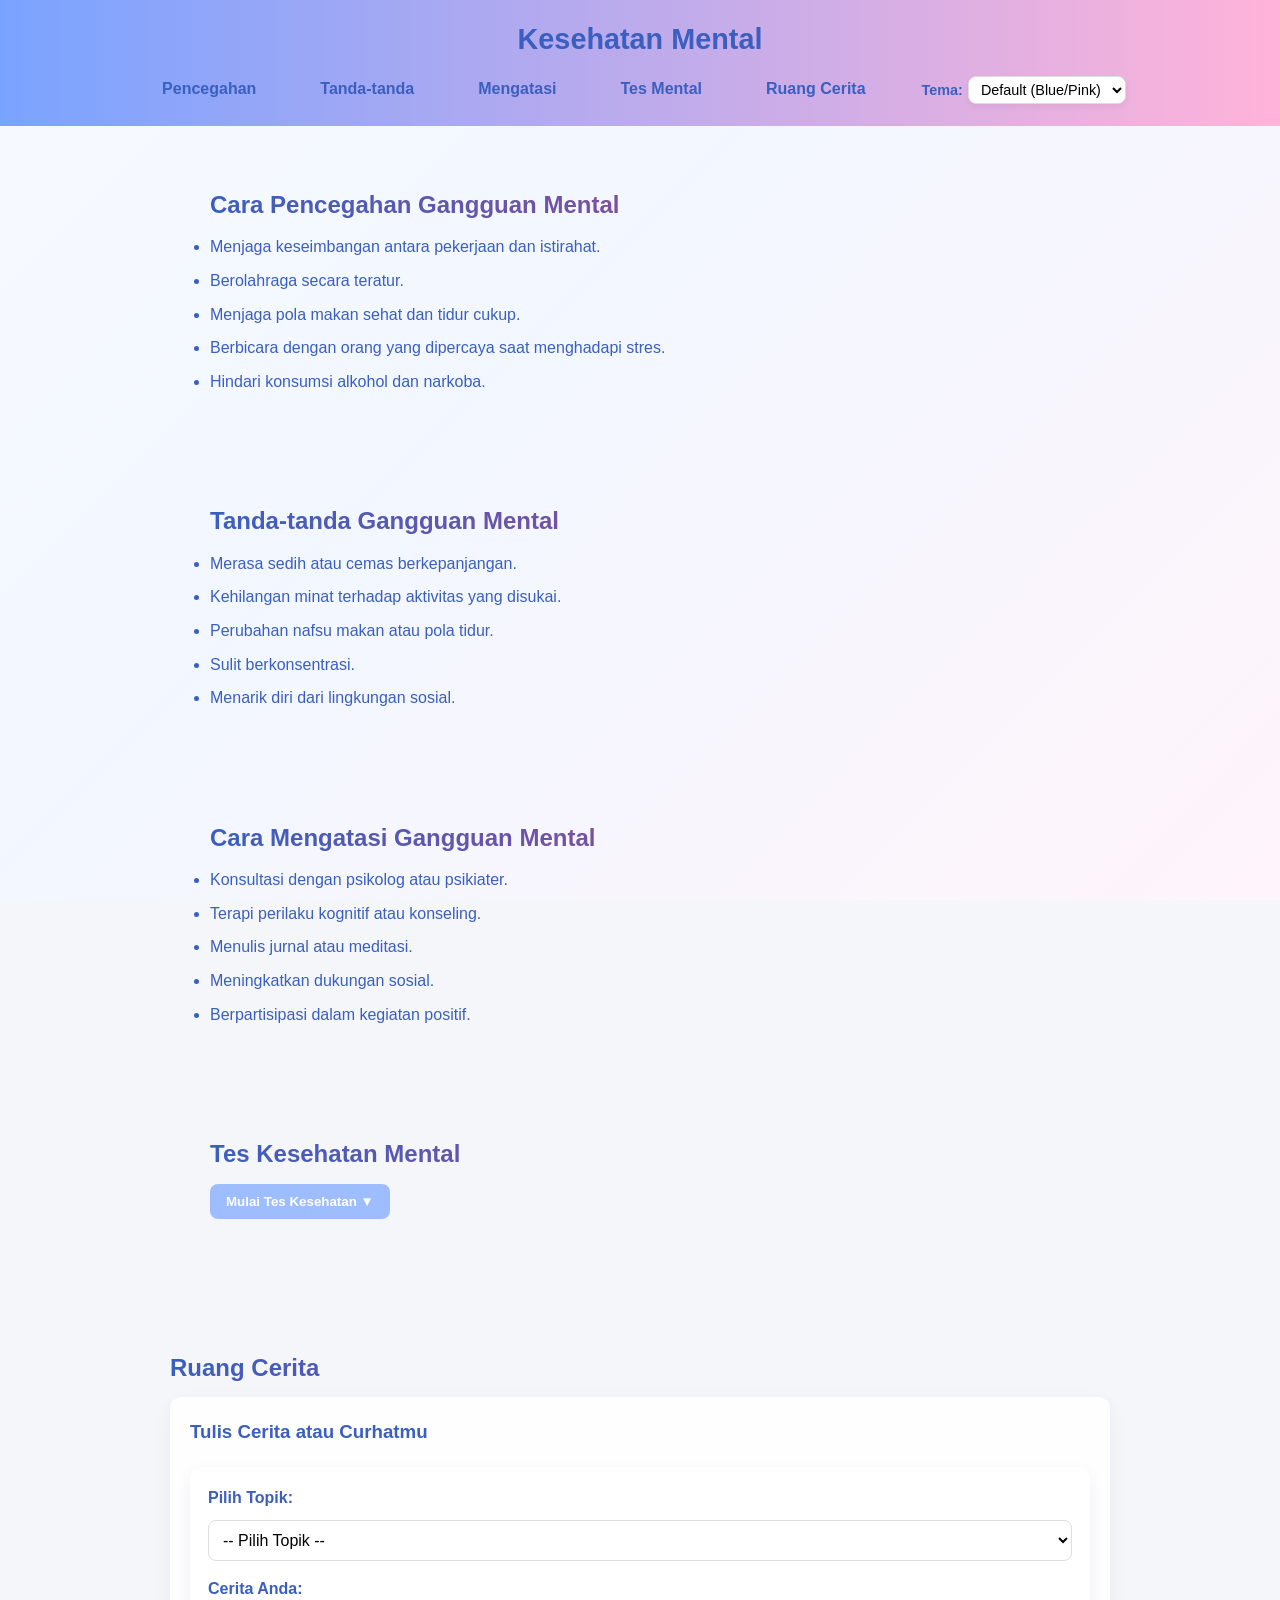
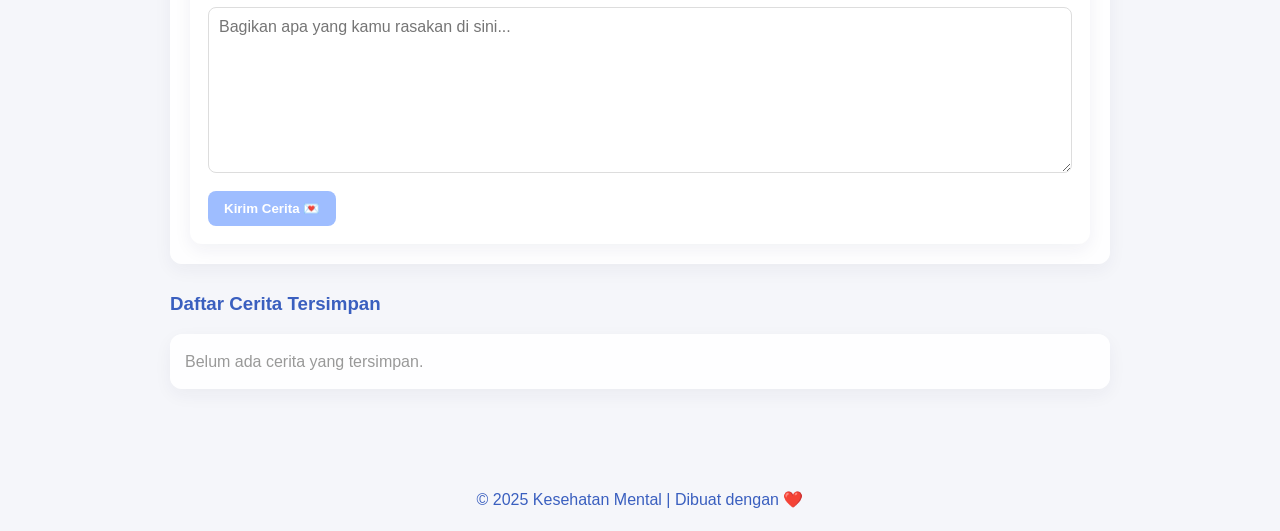
==== commit 30cf5041: "Add files via upload" ====
--- a/index.html
+++ b/index.html
@@ -208,34 +208,13 @@
         white-space: nowrap;
     }
 
-    /* Tab styles for the test section */
-    .tab {
-        padding: 8px 15px;
-        border: 1px solid #ddd;
-        border-radius: 8px;
-        background: white;
-        color: #3a5fbf;
-        cursor: pointer;
-        transition: all 0.2s ease;
-        font-weight: 500;
-    }
-    .tab:hover {
-        background: #f0f7ff;
-    }
-    .tab.active-tab {
-        background: linear-gradient(90deg, #7aa3ff 0%, #ffb3d9 100%);
-        color: white;
-        border-color: transparent;
-        font-weight: 600;
-    }
 
     /* ==============================
-       THEME STYLES (Color Overrides)
+       Theme Specific Styles (Dark Font Colors & New Elements)
        ============================== */
-
     /* Pastel Pink Theme */
-    body[data-theme="pink"] { color: #c4407b; } /* Dark Pink for all text */
-    header[data-theme="pink"] h1, header[data-theme="pink"] nav ul li a, header[data-theme="pink"] nav .theme-chooser label { color: #c4407b; }
+    body[data-theme="pink"] { color: #7d445c; } /* Dark Pink for all text */
+    header[data-theme="pink"] h1, header[data-theme="pink"] nav ul li a, header[data-theme="pink"] nav .theme-chooser label { color: #7d445c; }
     h2[data-theme="pink"] {
         color: #c4407b; /* Darker Pink for headings/accents */
         background: none;
@@ -244,8 +223,6 @@
     }
     #response-message[data-theme="pink"] { border-left-color: #ffb3d9; background: #fff4fb; }
     .story-list-item[data-theme="pink"] { border: 1px solid #ffb3d9; }
-    .tab[data-theme="pink"] { color: #c4407b; background: white; border-color: #ffb3d9; }
-    .tab.active-tab[data-theme="pink"] { background: #ffb3d9; color: white; }
 
     /* Pastel Blue Theme */
     body[data-theme="blue"] { color: #30538a; } /* Dark Blue for all text */
@@ -258,56 +235,85 @@
     }
     #response-message[data-theme="blue"] { border-left-color: #7aa3ff; background: #f0f7ff; }
     .story-list-item[data-theme="blue"] { border: 1px solid #7aa3ff; }
-    .tab[data-theme="blue"] { color: #30538a; background: white; border-color: #7aa3ff; }
-    .tab.active-tab[data-theme="blue"] { background: #7aa3ff; color: white; }
 
     /* Pastel Purple Theme */
-    body[data-theme="purple"] { color: #6a5acd; } /* Dark Purple for all text */
-    header[data-theme="purple"] h1, header[data-theme="purple"] nav ul li a, header[data-theme="purple"] nav .theme-chooser label { color: #6a5acd; }
+    body[data-theme="purple"] { color: #53308a; } /* Dark Purple for all text */
+    header[data-theme="purple"] h1, header[data-theme="purple"] nav ul li a, header[data-theme="purple"] nav .theme-chooser label { color: #53308a; }
     h2[data-theme="purple"] {
-        color: #5533aa; /* Darker Purple for headings/accents */
+        color: #6035b3; /* Darker Purple for headings/accents */
         background: none;
         -webkit-text-fill-color: initial;
         background-clip: initial;
     }
-    #response-message[data-theme="purple"] { border-left-color: #c3a5e8; background: #f7f0ff; }
-    .story-list-item[data-theme="purple"] { border: 1px solid #c3a5e8; }
-    .tab[data-theme="purple"] { color: #6a5acd; background: white; border-color: #c3a5e8; }
-    .tab.active-tab[data-theme="purple"] { background: #c3a5e8; color: white; }
-    
-    /* Rainbow Theme: Use Default Blue/Pink for static elements */
-    body[data-theme="rainbow"] { color: #3a5fbf; } /* Dark Blue/Pink for all text */
-    header[data-theme="rainbow"] h1, header[data-theme="rainbow"] nav ul li a, header[data-theme="rainbow"] nav .theme-chooser label { color: #3a5fbf; }
+    #response-message[data-theme="purple"] { border-left-color: #b380ff; background: #f8f0ff; }
+    .story-list-item[data-theme="purple"] { border: 1px solid #b380ff; }
+
+    /* Gradient Rainbow Theme */
+    body[data-theme="rainbow"] { color: #333; } /* Base color dark */
+    header[data-theme="rainbow"] h1, header[data-theme="rainbow"] nav ul li a, header[data-theme="rainbow"] nav .theme-chooser label { color: #333; }
     h2[data-theme="rainbow"] {
-        /* Default Gradient */
-        background: linear-gradient(90deg, #3a5fbf 0%, #c4407b 100%);
+        /* Dark Rainbow Gradient for headings/accents */
+        background: linear-gradient(90deg, #b3579b, #3a5fbf, #53308a);
         -webkit-background-clip: text;
         -webkit-text-fill-color: transparent;
         background-clip: text;
         text-fill-color: transparent;
-    }
-    #response-message[data-theme="rainbow"] { border-left-color: #7aa3ff; background: #f0f7ff; }
-    .story-list-item[data-theme="rainbow"] { border: 1px solid #7aa3ff; }
-    .tab.active-tab[data-theme="rainbow"] { background: linear-gradient(90deg, #7aa3ff 0%, #ffb3d9 100%); }
+        color: initial;
+    }
+    #response-message[data-theme="rainbow"] { 
+        border-left: 5px solid; 
+        border-image: linear-gradient(180deg, #b3579b, #3a5fbf) 1;
+        background: #f7f7f7;
+    }
+    .story-list-item[data-theme="rainbow"] { 
+        border: 1px solid; 
+        border-image: linear-gradient(90deg, #b3579b, #3a5fbf) 1;
+    }
+
+    /* Override button styling for themes */
+    button[data-theme="pink"], .btn[data-theme="pink"] { background: #ffb3d9; color: #333; }
+    button[data-theme="blue"], .btn[data-theme="blue"] { background: #7aa3ff; color: white; }
+    button[data-theme="purple"], .btn[data-theme="purple"] { background: #b380ff; color: white; }
+    button[data-theme="rainbow"], .btn[data-theme="rainbow"] { background: linear-gradient(90deg,#ffd6f0,#dbe9ff); color: #333; }
+
+    /* ==============================
+       Small responsiveness
+       ============================== */
+    @media (max-width:720px){
+      header h1 { font-size:1.4rem; }
+      nav ul { gap:10px; font-size:0.95rem; }
+      .cloud.c1, .cloud.c2, .cloud.c3 { display:block; opacity:.6; }
+      .questions-grid { grid-template-columns: 1fr; } /* Satu kolom di layar kecil */
+    }
+    @media (max-width: 550px) {
+        nav ul { flex-direction: column; gap: 5px; } /* Susun vertikal jika layar terlalu sempit */
+        .theme-chooser { justify-content: center; }
+    }
 
   </style>
-
 </head>
 <body>
 
-  <header>
-    <div class="s1" aria-hidden="true"></div>
-    <div class="s2" aria-hidden="true"></div>
-    <div class="s3" aria-hidden="true"></div>
+  <div class="clouds" aria-hidden="true">
+    <div class="cloud c1" style="left:-30%; top:8%;"></div>
+    <div class="cloud c2" style="left:-40%; top:38%;"></div>
+    <div class="cloud c3" style="left:-50%; top:68%;"></div>
+  </div>
+
+  <header id="main-header">
+    <div class="sparkle s1" aria-hidden="true"></div>
+    <div class="sparkle s2" aria-hidden="true"></div>
+    <div class="sparkle s3" aria-hidden="true"></div>
+
     <h1>Kesehatan Mental</h1>
+
     <nav>
       <ul>
         <li><a href="#pencegahan">Pencegahan</a></li>
         <li><a href="#tanda">Tanda-tanda</a></li>
         <li><a href="#mengatasi">Mengatasi</a></li>
         <li><a href="#angket">Tes Mental</a></li>
-        <li><a href="#quotes">Ruang Cerita</a></li>
-        <li class="theme-menu-item">
+        <li><a href="#quotes">Ruang Cerita</a></li> <li class="theme-menu-item">
             <div class="theme-chooser">
                 <label for="theme-select">Tema:</label>
                 <select id="theme-select" aria-label="Pilih tema warna">
@@ -326,537 +332,672 @@
   <section id="pencegahan">
     <h2 id="h2-pencegahan">Cara Pencegahan Gangguan Mental</h2>
     <ul>
-        <li>Menjaga keseimbangan antara pekerjaan dan istirahat.</li>
-        <li>Berolahraga secara teratur.</li>
-        <li>Mengonsumsi makanan sehat dan bergizi.</li>
-        <li>Tidur yang cukup.</li>
-        <li>Melakukan kegiatan yang disukai atau menjadi hobi.</li>
-        <li>Mencari dukungan dari orang terdekat.</li>
-        <li>Membatasi konsumsi alkohol atau zat adiktif lainnya.</li>
-        <li>Belajar mengelola stres dengan baik.</li>
+      <li>Menjaga keseimbangan antara pekerjaan dan istirahat.</li>
+      <li>Berolahraga secara teratur.</li>
+      <li>Menjaga pola makan sehat dan tidur cukup.</li>
+      <li>Berbicara dengan orang yang dipercaya saat menghadapi stres.</li>
+      <li>Hindari konsumsi alkohol dan narkoba.</li>
     </ul>
   </section>
 
   <section id="tanda">
     <h2 id="h2-tanda">Tanda-tanda Gangguan Mental</h2>
-    <div class="card">
-        <h3>Tanda Peringatan Dini</h3>
-        <ul>
-            <li>Perubahan suasana hati yang drastis (cepat marah, sedih berlebihan).</li>
-            <li>Kesulitan berkonsentrasi atau mengingat sesuatu.</li>
-            <li>Merasa lelah terus-menerus tanpa alasan fisik.</li>
-            <li>Perubahan kebiasaan tidur (insomnia atau tidur berlebihan).</li>
-            <li>Menarik diri dari kegiatan sosial.</li>
-            <li>Munculnya pikiran atau perilaku yang merugikan diri sendiri atau orang lain.</li>
-        </ul>
-    </div>
+    <ul>
+      <li>Merasa sedih atau cemas berkepanjangan.</li>
+      <li>Kehilangan minat terhadap aktivitas yang disukai.</li>
+      <li>Perubahan nafsu makan atau pola tidur.</li>
+      <li>Sulit berkonsentrasi.</li>
+      <li>Menarik diri dari lingkungan sosial.</li>
+    </ul>
   </section>
 
   <section id="mengatasi">
     <h2 id="h2-mengatasi">Cara Mengatasi Gangguan Mental</h2>
-    <div class="card">
-        <h3>Langkah Penting</h3>
-        <ul>
-            <li>**Pencarian Bantuan Profesional:** Konsultasi dengan psikolog atau psikiater adalah langkah paling efektif.</li>
-            <li>**Dukungan Sosial:** Berbicara dengan keluarga, teman, atau kelompok dukungan.</li>
-            <li>**Gaya Hidup Sehat:** Pertahankan pola makan, tidur, dan olahraga yang teratur.</li>
-            <li>**Teknik Relaksasi:** Coba meditasi, yoga, atau latihan pernapasan.</li>
-            <li>**Tetapkan Batasan:** Belajar mengatakan 'tidak' dan hindari sumber stres yang tidak perlu.</li>
-        </ul>
-    </div>
+    <ul>
+      <li>Konsultasi dengan psikolog atau psikiater.</li>
+      <li>Terapi perilaku kognitif atau konseling.</li>
+      <li>Menulis jurnal atau meditasi.</li>
+      <li>Meningkatkan dukungan sosial.</li>
+      <li>Berpartisipasi dalam kegiatan positif.</li>
+    </ul>
   </section>
 
   <section id="angket">
     <h2 id="h2-angket">Tes Kesehatan Mental</h2>
-    <div class="tab-container">
-        <div class="tab-header" style="display:flex; gap:10px; margin-bottom: 20px;">
-            <button class="tab active-tab" data-tab-for="stres">Tes Stres</button>
-            <button class="tab" data-tab-for="kebahagiaan">Tes Kebahagiaan</button>
-        </div>
-
-        <div class="test-panel-container">
-            <div class="test-panel" data-testpanel="stres" style="display: block;">
-                <h3>Tes Stres: Skala Perceived Stress (PSS-10)</h3>
-                <form class="test-form" data-test-type="stres">
-                    <div class="questions-grid" data-question-key="stres">
+
+    <button id="toggle-test-btn" class="btn" style="margin-bottom:20px;">
+        Mulai Tes Kesehatan <span class="toggle-icon">▼</span>
+    </button>
+
+    <div id="test-content-container" class="card" style="display:none;">
+      
+        <div>
+            <div class="tests-tabs" role="tablist" aria-label="Pilih tes" style="margin-bottom: 14px;">
+                <button class="tab active" data-test="stres">Tes Stres (15)</button>
+                <button class="tab" data-test="kecemasan">Tes Kecemasan</button>
+                <button class="tab" data-test="kebahagiaan">Tes Kebahagiaan</button>
+                <button class="tab" data-test="keseimbangan">Tes Keseimbangan Hidup</button>
+            </div>
+            
+            <div id="panels" style="margin-top:14px;">
+                <div class="test-panel active" data-testpanel="stres">
+                    <form class="test-form" data-questions="15">
+                        <div style="display:flex;flex-direction:column;gap:15px;">
+                            <div class="questions-grid">
+                                </div>
+                            <div style="display:flex;gap:10px; margin-top:8px;">
+                                <button type="submit" class="btn" id="submitStres">Lihat Hasil <span class="hover-ico">✨</span></button>
+                                <button type="button" class="btn btn-reset" style="background:#fff;color:#333;border:1px solid #eee;">Reset <span class="hover-ico">♡</span></button>
+                            </div>
                         </div>
-                    <div style="margin-top:20px; display:flex; gap:10px; justify-content:flex-start;">
-                        <button type="submit">Hitung Hasil</button>
-                        <button type="button" class="btn" id="saveLocal-stres">Simpan Hasil <span class="hover-ico">♡</span></button>
-                        <button type="button" class="btn" id="downloadResult-stres" style="background:#fff;color:#333;border:1px solid #eee;">Download <span class="hover-ico">✨</span></button>
-                    </div>
-                </form>
-                <div id="hasil-stres" class="hasil-display" style="margin-top:18px; display:none;"></div>
+                    </form>
+                </div>
+
+                <div class="test-panel" data-testpanel="kecemasan">
+                    <form class="test-form" data-questions="10">
+                        <div style="display:flex;flex-direction:column;gap:15px;">
+                            <div class="questions-grid"></div>
+                            <div style="display:flex;gap:10px; margin-top:8px;">
+                                <button type="submit" class="btn">Lihat Hasil <span class="hover-ico">✨</span></button>
+                                <button type="button" class="btn btn-reset" style="background:#fff;color:#333;border:1px solid #eee;">Reset <span class="hover-ico">♡</span></button>
+                            </div>
+                        </div>
+                    </form>
+                </div>
+
+                <div class="test-panel" data-testpanel="kebahagiaan">
+                    <form class="test-form" data-questions="8">
+                        <div style="display:flex;flex-direction:column;gap:15px;">
+                            <div class="questions-grid"></div>
+                            <div style="display:flex;gap:10px; margin-top:8px;">
+                                <button type="submit" class="btn">Lihat Hasil <span class="hover-ico">✨</span></button>
+                                <button type="button" class="btn btn-reset" style="background:#fff;color:#333;border:1px solid #eee;">Reset <span class="hover-ico">♡</span></button>
+                            </div>
+                        </div>
+                    </form>
+                </div>
+
+                <div class="test-panel" data-testpanel="keseimbangan">
+                    <form class="test-form" data-questions="12">
+                        <div style="display:flex;flex-direction:column;gap:15px;">
+                            <div class="questions-grid"></div>
+                            <div style="display:flex;gap:10px; margin-top:8px;">
+                                <button type="submit" class="btn">Lihat Hasil <span class="hover-ico">✨</span></button>
+                                <button type="button" class="btn btn-reset" style="background:#fff;color:#333;border:1px solid #eee;">Reset <span class="hover-ico">♡</span></button>
+                            </div>
+                        </div>
+                    </form>
+                </div>
             </div>
 
-            <div class="test-panel" data-testpanel="kebahagiaan" style="display: none;">
-                <h3>Tes Kebahagiaan: Skala Subjective Happiness (SHS)</h3>
-                <form class="test-form" data-test-type="kebahagiaan">
-                    <div class="questions-grid" data-question-key="kebahagiaan">
-                        </div>
-                    <div style="margin-top:20px; display:flex; gap:10px; justify-content:flex-start;">
-                        <button type="submit">Hitung Hasil</button>
-                        <button type="button" class="btn" id="saveLocal-kebahagiaan">Simpan Hasil <span class="hover-ico">♡</span></button>
-                        <button type="button" class="btn" id="downloadResult-kebahagiaan" style="background:#fff;color:#333;border:1px solid #eee;">Download <span class="hover-ico">✨</span></button>
-                    </div>
-                </form>
-                <div id="hasil-kebahagiaan" class="hasil-display" style="margin-top:18px; display:none;"></div>
+            <div id="hasil-area" style="margin-top:16px; display:none;" class="card">
+                <h3 id="hasil-title">Hasil Tes</h3>
+                <p id="hasil-emoji" style="font-size:2rem; margin:8px 0;">🙂</p>
+                <p id="hasil-score" style="font-weight:700;"></p>
+                <p id="hasil-interpretasi"></p>
+                <div style="margin-top:8px; display:flex; gap:8px;">
+                    <button class="btn" id="saveLocal">Simpan Hasil <span class="hover-ico">♡</span></button>
+                    <button class="btn" id="downloadResult" style="background:#fff;color:#333;border:1px solid #eee;">Download <span class="hover-ico">✨</span></button>
+                </div>
             </div>
         </div>
     </div>
-</section>
-
-<section id="quotes" style="max-width:980px;margin:30px auto;">
+  </section>
+
+  <section id="quotes" style="max-width:980px;margin:30px auto;">
     <h2 id="h2-quotes">Ruang Cerita</h2>
     <div id="quotes-section">
-        <div class="story-card" id="story-input-card">
-            <h3 style="margin-bottom: 15px; color:inherit;">Tulis Cerita atau Curhatmu</h3>
-            <form id="story-form">
-                <div style="margin-bottom: 15px;">
-                    <label for="topic-select" style="font-weight: 600; display: block; margin-bottom: 5px;">Pilih Topik:</label>
-                    <select id="topic-select">
-                        <option value="umum">Umum</option>
-                        <option value="pekerjaan">Pekerjaan/Pendidikan</option>
-                        <option value="keluarga">Keluarga</option>
-                        <option value="hubungan">Hubungan</option>
-                        <option value="kesehatan">Kesehatan</option>
-                        <option value="lainnya">Lainnya</option>
-                    </select>
-                </div>
-                <textarea id="story-textarea" placeholder="Tuliskan ceritamu di sini (maks. 500 karakter)..." maxlength="500"></textarea>
-                <button type="submit" id="save-story-btn">Simpan Cerita</button>
-            </form>
-            <div id="response-message" style="display: none;"></div>
-        </div>
-        
-        <div class="story-card" id="story-list-card">
-            <h3 style="margin-bottom: 15px; color:inherit; display: flex; justify-content: space-between; align-items: center;">
-                Semua Cerita Tersimpan 
-                <button class="btn delete-story-btn" id="clear-all-stories" style="font-size:0.8rem; padding: 5px 10px; margin:0;">Hapus Semua</button>
-            </h3>
-            <div id="story-list">
-                <p style="text-align:center; font-style:italic;" id="no-stories-message">Belum ada cerita tersimpan.</p>
-            </div>
-        </div>
+      
+      <div class="story-card" id="story-input-card">
+          <h3 style="margin-bottom: 15px; color:inherit;">Tulis Cerita atau Curhatmu</h3>
+          <form id="story-form">
+              <div style="margin-bottom: 15px;">
+                  <label for="topic-select" style="font-weight: 600; display: block; margin-bottom: 5px;">Pilih Topik:</label>
+                  <select id="topic-select" aria-label="Pilih Topik Curhat" required>
+                      <option value="">-- Pilih Topik --</option>
+                      <option value="pribadi">Masalah Pribadi/Diri Sendiri</option>
+                      <option value="pekerjaan">Pekerjaan/Pendidikan</option>
+                      <option value="keluarga">Keluarga/Rumah</option>
+                      <option value="hubungan">Hubungan Sosial/Pasangan</option>
+                      <option value="umum">Lain-lain (Umum)</option>
+                  </select>
+              </div>
+              
+              <label for="story-textarea" style="font-weight: 600; display: block;">Cerita Anda:</label>
+              <textarea id="story-textarea" rows="8" placeholder="Bagikan apa yang kamu rasakan di sini..." aria-label="Tulis cerita atau curhat pribadi" required></textarea>
+              
+              <button id="submit-story-btn" class="btn" type="submit">Kirim Cerita <span class="hover-ico">💌</span></button>
+          </form>
+
+          <div id="response-message" class="card">
+              <h4 style="margin-bottom: 5px; color:inherit;">Respon Untukmu:</h4>
+              <p id="response-text"></p>
+          </div>
+      </div>
+      
+      <div id="saved-stories-container">
+          <h3 style="margin-bottom: 15px; color:inherit;">Daftar Cerita Tersimpan</h3>
+          <div id="stories-list">
+              <p class="card" style="padding: 15px; color: #999;">Belum ada cerita yang tersimpan.</p>
+          </div>
+      </div>
+
     </div>
-</section>
-
-<footer>
-    <p>&#169; 2024 Kesehatan Mental App. Dibuat dengan niat baik.</p>
-</footer>
-
-<script>
-    // Data Pertanyaan Tes: 1-5 (1=Sangat Jarang/Tidak Setuju, 5=Sangat Sering/Sangat Setuju)
-    const questionsList = {
-        stres: [
-            "Seberapa sering Anda merasa terganggu oleh sesuatu yang terjadi secara tak terduga?",
-            "Seberapa sering Anda merasa tidak dapat mengendalikan hal-hal penting dalam hidup Anda?",
-            "Seberapa sering Anda merasa gugup dan stres?",
-            "Seberapa sering Anda berhasil mengatasi masalah dan kesulitan pribadi yang mengganggu?",
-            "Seberapa sering Anda merasa bahwa Anda secara efektif mengelola hal-hal penting yang ada di hidup Anda?",
-            "Seberapa sering Anda merasa yakin dengan kemampuan Anda untuk menangani masalah pribadi?",
-            "Seberapa sering Anda merasa bahwa segala sesuatunya berjalan sesuai keinginan Anda?",
-            "Seberapa sering Anda merasa tidak dapat mengatasi semua hal yang harus Anda lakukan?",
-            "Seberapa sering Anda merasa teriritasi karena hal-hal kecil yang berada di luar kendali Anda?",
-            "Seberapa sering Anda merasa bahwa Anda menumpuk kesulitan yang tidak dapat Anda atasi?"
-        ],
-        kebahagiaan: [
-            "Secara umum, saya menganggap diri saya sebagai orang yang:",
-            "Dibandingkan dengan teman-teman saya, saya menganggap diri saya:",
-            "Beberapa orang pada umumnya adalah orang yang sangat bahagia. Mereka menikmati hidup apa adanya, dan selalu bisa tersenyum. Sejauh mana deskripsi ini menggambarkan diri Anda?",
-            "Beberapa orang pada umumnya tidak terlalu bahagia. Meskipun mereka tidak depresi, mereka tidak pernah bahagia seperti yang mereka inginkan. Sejauh mana deskripsi ini menggambarkan diri Anda?"
-        ],
-        // Tambahkan tes lain di sini jika ada. Contoh: kecemasan, depresi, tidur, dll.
+  </section>
+
+  <footer>
+    <p>© 2025 Kesehatan Mental | Dibuat dengan ❤️</p>
+  </footer>
+
+  <script>
+    /**********************
+     * UTIL: questions templates (placeholder texts)
+     **********************/
+    const sampleQs = {
+      stres: [
+        "Saya merasa mudah marah atau tersinggung.",
+        "Saya sulit rileks.",
+        "Saya merasa tertekan dengan tuntutan sehari-hari.",
+        "Pikiran saya sering berputar tanpa henti.",
+        "Saya merasa lelah karena beban pikiran.",
+        "Saya mudah terganggu oleh hal kecil.",
+        "Saya merasa tidak sabar.",
+        "Saya khawatir tidak bisa menyelesaikan tugas.",
+        "Saya sering merasa cemas tanpa alasan jelas.",
+        "Tidur saya terganggu karena pikiran.",
+        "Saya merasa tegang otot atau sakit kepala karena stres.",
+        "Saya sulit berkonsentrasi.",
+        "Saya khawatir berlebihan tentang masa depan.",
+        "Saya merasa kewalahan ketika banyak tugas.",
+        "Saya sulit menenangkan diri setelah kejadian menegangkan."
+      ],
+      kecemasan: [
+        "Saya sering merasa cemas tanpa alasan yang jelas.",
+        "Saya khawatir berlebihan terhadap hal kecil.",
+        "Saya merasa gelisah di keramaian.",
+        "Saya sulit tidur karena pikiran cemas.",
+        "Saya khawatir tentang kesehatan saya terus-menerus.",
+        "Saya merasa napas cepat saat cemas.",
+        "Saya menghindari situasi karena takut cemas.",
+        "Saya merasa ada yang tidak terkendali.",
+        "Saya sering memikirkan kemungkinan terburuk.",
+        "Saya sulit menenangkan diri saat khawatir."
+      ],
+      kebahagiaan: [
+        "Saya merasa puas dengan hidup saya saat ini.",
+        "Saya mudah merasakan kebahagiaan dalam hal sederhana.",
+        "Saya merasa memiliki tujuan yang memotivasi.",
+        "Saya merasa dekat dan terhubung dengan orang lain.",
+        "Saya menikmati waktu sendirian tanpa merasa sedih.",
+        "Saya sering tersenyum tanpa alasan khusus.",
+        "Saya bersyukur atas hal-hal kecil setiap hari.",
+        "Saya merasa optimis tentang masa depan."
+      ],
+      keseimbangan: [
+        "Saya merasa pekerjaan dan kehidupan pribadi seimbang.",
+        "Saya cukup tidur dan istirahat.",
+        "Saya punya waktu untuk hobi dan rekreasi.",
+        "Saya menjaga pola makan yang baik.",
+        "Saya meluangkan waktu untuk olahraga.",
+        "Saya merasa hubungan sosial saya sehat.",
+        "Saya memiliki waktu untuk refleksi diri.",
+        "Saya bisa mengelola stres secara rutin.",
+        "Saya merasa punya dukungan saat sulit.",
+        "Saya memberi waktu untuk pengembangan diri.",
+        "Saya merasa bebas dari beban finansial yang berlebihan.",
+        "Saya menikmati kegiatan yang menenangkan."
+      ]
     };
-
-    // Fungsi Perhitungan Hasil Tes (stres) - Skor tinggi = tingkat stres tinggi (0-40, 0=sehat 40=tinggi)
-    function handleStressTest(total, questions) {
-        // PSS-10: Questions 4, 5, 6, 7 are reverse-scored (5->1, 4->2, 3->3, 2->4, 1->5)
-        // Since we already did the reverse scoring during the form submission calculation,
-        // the `total` here represents the final PSS score (range 0 to 40).
-        
-        // PSS-10 is scored 0 to 40. We can map this to a "Healthy Percentage" inversely.
-        const maxScore = 40;
-        const minScore = 0;
-        
-        // Invert the PSS score for display as "Healthy Percentage"
-        const healthyPercent = Math.round(((maxScore - total) / (maxScore - minScore)) * 100);
-
-        let emoji = '';
-        let title = '';
-        let interp = '';
-
-        if (total >= 0 && total <= 13) {
-            emoji = '😌';
-            title = 'Stres Rendah';
-            interp = 'Tingkat stres Anda tergolong rendah. Pertahankan gaya hidup seimbang ini.';
-        } else if (total >= 14 && total <= 26) {
-            emoji = '😐';
-            title = 'Stres Sedang';
-            interp = 'Anda mengalami tingkat stres sedang. Perhatikan gejala dan lakukan teknik relaksasi rutin.';
-        } else if (total >= 27 && total <= 40) {
-            emoji = '😨';
-            title = 'Stres Tinggi';
-            interp = 'Tingkat stres Anda tinggi. Segera cari dukungan profesional dan prioritaskan perawatan diri.';
-        } else {
-             // Should not happen, but for safety
-             emoji = '❓';
-             title = 'Tidak Terdefinisi';
-             interp = 'Skor tidak valid.';
-        }
-        
-        return { emoji, title, interp, healthyPercent, resultMessage: 'Tingkat Stres' };
-    }
-
-    // NEW FUNCTION: Fungsi Perhitungan Hasil Tes (kebahagiaan) - Skor tinggi = tingkat kebahagiaan tinggi (4-20, 4=rendah 20=tinggi)
-    function handleHappyTest(total, questions) {
-        // Subjective Happiness Scale (SHS) - higher raw score (total) means better (healthier).
-        // The total score ranges from 4*1 (4) to 4*7 (28) but the input is 1-5, so it's 4*1 (4) to 4*5 (20).
-        // Let's assume input 1-5 for 4 questions: Min 4, Max 20.
-        const happinessScore = total; 
-        const min = questions * 1; // 4
-        const max = questions * 5; // 20
-        
-        // Calculate percentage of the maximum possible score range
-        const happyPercent = Math.round(((happinessScore - min) / (max - min)) * 100);
-
-        let emoji = '';
-        let title = '';
-        let interp = '';
-
-        if (happyPercent >= 80) {
-            emoji = '🤩';
-            title = 'Sangat Bahagia';
-            interp = 'Kamu merasa sangat bahagia. Pertahankan rasa syukur dan kebiasaan positif.';
-        } else if (happyPercent >= 50) {
-            emoji = '😊';
-            title = 'Cukup Bahagia';
-            interp = 'Kamu cukup bahagia. Coba rutinitas kecil yang membahagiakan untuk meningkatkannya.';
-        } else {
-            emoji = '😕';
-            title = 'Kurang Bahagia';
-            interp = 'Pertimbangkan aktivitas yang memberi makna dan meningkatkan hubungan sosial.';
-        }
-
-        // healthyPercent is the happyPercent in this context
-        return { emoji, title, interp, healthyPercent: happyPercent, resultMessage: 'Tingkat Kebahagiaan' }; 
-    }
 
     /**********************
      * Render questions into each panel (Using INPUT TYPE="NUMBER")
      **********************/
-    function renderQuestions() {
-        document.querySelectorAll('.test-panel').forEach(panel => {
-            const grid = panel.querySelector('.questions-grid');
-            const qKey = grid.dataset.questionKey;
-            const questions = questionsList[qKey];
-            
-            if (questions && grid) {
-                grid.innerHTML = questions.map((q, i) => {
-                    const questionNumber = i + 1;
-                    const questionId = `${qKey}-q${questionNumber}`;
-
-                    // Set min/max based on the specific question key
-                    const minVal = 1;
-                    const maxVal = qKey === 'kebahagiaan' ? 5 : 5; // Use 1-5 scale for all
-                    const stepVal = 1;
-
-                    return `
-                        <div class="question-item">
-                            <label for="${questionId}" class="question-label">${questionNumber}. ${q}</label>
-                            <div class="score-control">
-                                <input type="number" id="${questionId}" name="${questionId}" min="${minVal}" max="${maxVal}" step="${stepVal}" required placeholder="1-5">
-                                <span>(1=Terendah, ${maxVal}=Tertinggi)</span>
-                            </div>
-                        </div>
-                    `;
-                }).join('');
-            }
+    document.querySelectorAll('.test-panel').forEach(panel=>{
+      const form = panel.querySelector('.test-form');
+      const grid = form.querySelector('.questions-grid');
+      const qKey = panel.dataset.testpanel;
+      const qArr = sampleQs[qKey] || [];
+      const questionsCount = parseInt(form.dataset.questions,10) || qArr.length;
+
+      let finalQs = [];
+      for (let i=0;i<questionsCount;i++){
+        finalQs.push(qArr[i % qArr.length] || `Pertanyaan ${i+1}`);
+      }
+
+      grid.innerHTML = '';
+      finalQs.forEach((q,i)=>{
+        const idx = i+1;
+        const item = document.createElement('div');
+        item.className = 'card question-item';
+        item.innerHTML = `
+          <label class="question-label" for="${qKey}-q${idx}">${idx}. ${q}</label>
+          <div class="score-control">
+            <input type="number" id="${qKey}-q${idx}" name="${qKey}-q${idx}" required min="1" max="5" value="1" data-qindex="${i}">
+            <small style="color:inherit;">(Skor 1-5)</small>
+          </div>
+        `;
+        grid.appendChild(item);
+      });
+    });
+
+    /**********************
+     * Toggle Test Content Visibility
+     **********************/
+    const toggleBtn = document.getElementById('toggle-test-btn');
+    const testContainer = document.getElementById('test-content-container');
+    const toggleIcon = toggleBtn.querySelector('.toggle-icon');
+
+    toggleBtn.addEventListener('click', () => {
+        const isHidden = testContainer.style.display === 'none';
+        
+        if (isHidden) {
+            testContainer.style.display = 'block';
+            toggleBtn.innerHTML = 'Sembunyikan Tes Kesehatan <span class="toggle-icon">▲</span>';
+            // Scroll to the top of the test content area for better UX
+            testContainer.scrollIntoView({ behavior: 'smooth', block: 'start' });
+        } else {
+            testContainer.style.display = 'none';
+            toggleBtn.innerHTML = 'Mulai Tes Kesehatan <span class="toggle-icon">▼</span>';
+        }
+    });
+
+    /**********************
+     * Tabs behavior
+     **********************/
+    document.querySelectorAll('.tab').forEach(t => {
+      t.addEventListener('click', () => {
+        document.querySelectorAll('.tab').forEach(x=>x.classList.remove('active'));
+        t.classList.add('active');
+        const key = t.dataset.test;
+        document.querySelectorAll('.test-panel').forEach(p=>{
+          p.classList.toggle('active', p.dataset.testpanel === key);
         });
-    }
-
-    // Call once to render all questions on load
-    renderQuestions();
+        document.getElementById('hasil-area').style.display = 'none';
+        // Reset inputs on switch (optional, but good UX)
+        document.querySelectorAll('.test-form input[type="number"]').forEach(s => s.value = 1);
+      });
+    });
+
+    /**********************
+     * Scoring & Interpretation (common function)
+     **********************/
+    function interpretResult(total, questions, testKey){
+      const max = questions*5;
+      // we'll compute 'scorePercent' similar: healthier => higher percent (lower total for Stres/Cemas is better)
+      const healthyPercent = Math.round(((max - total) / max) * 100);
+      let emoji='🙂', title='OK', interp='';
+
+      if (testKey === 'kebahagiaan') {
+        // For 'kebahagiaan', a higher raw score (total) means better (healthier). We need to invert the formula logic for this test.
+        const happinessScore = total; // 8*1 (8) to 8*5 (40)
+        const min = questions*1;
+        const happyPercent = Math.round(((happinessScore - min) / (max - min)) * 100);
+
+        if (happyPercent >= 80) { emoji='🤩'; title='Sangat Bahagia'; interp='Kamu merasa sangat bahagia. Pertahankan rasa syukur dan kebiasaan positif.'; }
+        else if (happyPercent >= 50) { emoji='😊'; title='Cukup Bahagia'; interp='Kamu cukup bahagia. Coba rutinitas kecil yang membahagiakan untuk meningkatkannya.'; }
+        else { emoji='😕'; title='Kurang Bahagia'; interp='Pertimbangkan aktivitas yang memberi makna dan meningkatkan hubungan sosial.'; }
+        return { emoji, title, interp, healthyPercent: happyPercent }; // Return happyPercent as the score
+      }
+
+      // For Stres, Kecemasan, Keseimbangan: lower total = higher healthyPercent
+      if (testKey === 'stres') {
+        if (healthyPercent >= 80) { emoji='😌'; title='Stres Rendah'; interp='Kamu tampak punya mekanisme koping yang baik. Pertahankan kebiasaan positif.'; }
+        else if (healthyPercent >= 50) { emoji='🙂'; title='Stres Sedang'; interp='Perhatikan tanda-tanda stres — coba teknik relaksasi seperti bernapas atau jalan singkat.'; }
+        else { emoji='😟'; title='Stres Tinggi'; interp='Kamu mengalami tingkat stres yang cukup tinggi. Pertimbangkan berbicara dengan orang terpercaya atau profesional.'; }
+      } else if (testKey === 'kecemasan') {
+        if (healthyPercent >= 80) { emoji='😊'; title='Kecemasan Rendah'; interp='Kecemasanmu rendah. Lanjutkan aktivitas yang menenangkan.'; }
+        else if (healthyPercent >= 50) { emoji='😐'; title='Kecemasan Sedang'; interp='Coba teknik pernapasan, kurangi kafein, dan istirahat cukup.'; }
+        else { emoji='😰'; title='Kecemasan Tinggi'; interp='Pertimbangkan dukungan lebih lanjut — konsultasi profesional dapat membantu.'; }
+      } else if (testKey === 'keseimbangan') {
+        if (healthyPercent >= 80) { emoji='🌿'; title='Seimbang'; interp='Kehidupanmu tampak seimbang. Jaga konsistensi dan istirahat.'; }
+        else if (healthyPercent >= 50) { emoji='⚖️'; title='Cukup Seimbang'; interp='Perhatikan area yang kurang — coba atur jadwal dan kurangi beban.'; }
+        else { emoji='🔄'; title='Kurang Seimbang'; interp='Pertimbangkan langkah sederhana: tidur, olahraga ringan, dan dukungan sosial.'; }
+      } else {
+        // Fallback for any other test
+        if (healthyPercent >= 80) { emoji='🙂'; title='Baik'; interp='Hasil menunjukkan kondisi yang cukup baik.'; }
+        else if (healthyPercent >= 50) { emoji='😐'; title='Perlu Perhatian'; interp='Perlu beberapa perbaikan.'; }
+        else { emoji='😟'; title='Perhatian Lebih'; interp='Disarankan untuk mencari dukungan.'; }
+      }
+
+      return { emoji, title, interp, healthyPercent };
+    }
 
 
     /**********************
      * Handle form submissions for all tests
      **********************/
-    document.querySelectorAll('.test-form').forEach(form => {
-        form.addEventListener('submit', function (e) {
-            e.preventDefault();
-
-            // Use number inputs
-            const inputs = Array.from(form.querySelectorAll('input[type="number"]'));
-
-            // Check for required fields and value range
-            let total = 0;
-            let isValid = true;
-            let questions = inputs.length;
-            
-            inputs.forEach((inp, index) => {
-                let v = parseInt(inp.value, 10);
-                let qKey = form.querySelector('.questions-grid').dataset.questionKey;
-
-                if (isNaN(v) || v < 1 || v > 5) {
-                    isValid = false;
-                    inp.style.border = '2px solid red'; // Highlight invalid input
-                } else {
-                    inp.style.border = '1px solid #ddd'; // Reset border
-                    
-                    // PSS-10 Reverse Scoring (Stres questions 4, 5, 6, 7 are reversed)
-                    // PSS Index is 0-9. Reverse-scored are index 3, 4, 5, 6.
-                    if (qKey === 'stres' && (index === 3 || index === 4 || index === 5 || index === 6)) {
-                        total += (6 - v); // If v=5 (Sangat Sering), score is 1 (6-5). If v=1, score is 5 (6-1).
-                    } else {
-                        total += v;
-                    }
-                }
-            });
-
-            if (!isValid) {
-                alert("Harap isi semua pertanyaan dengan skor antara 1 sampai 5.");
-                return;
-            }
-
-            const activePanel = form.closest('.test-panel');
-            const testKey = activePanel ? activePanel.dataset.testpanel : 'test';
-            
-            let result;
-            if (testKey === 'stres') {
-                result = handleStressTest(total, questions);
-            } else if (testKey === 'kebahagiaan') { // NEW LOGIC FOR KEBAHAGIAAN
-                result = handleHappyTest(total, questions);
+    document.querySelectorAll('.test-form').forEach(form=>{
+      form.addEventListener('submit', function(e){
+        e.preventDefault();
+        // Use number inputs
+        const inputs = Array.from(form.querySelectorAll('input[type="number"]'));
+
+        // Check for required fields and value range
+        let total = 0;
+        let isValid = true;
+        inputs.forEach(inp => {
+            let v = parseInt(inp.value,10);
+            if (isNaN(v) || v < 1 || v > 5) {
+                isValid = false;
+                inp.style.border = '2px solid red'; // Highlight invalid input
             } else {
-                return; // Exit if test key is unknown
-            }
-            
-            // Display results
-            const resultDiv = document.getElementById(`hasil-${testKey}`);
-            if (resultDiv) {
-                const healthyText = `${result.healthyPercent}% sehat`;
-                const unhealthyText = `${100 - result.healthyPercent}% tidak sehat`;
-                
-                // Determine which percentage to display based on test type (Stress is inverted)
-                const percentage = result.healthyPercent;
-                const progressColor = percentage >= 80 ? 'green' : (percentage >= 50 ? 'orange' : 'red');
-
-                resultDiv.innerHTML = `
-                    <div style="font-size: 1.1rem; font-weight: 700; color: inherit; margin-bottom: 8px;">
-                        ${result.emoji} ${result.resultMessage}: ${result.title}
-                    </div>
-                    <p style="margin-bottom: 12px;">**Hasil Anda:** ${result.interp}</p>
-                    <div style="font-size: 0.9rem; color: #555;">
-                        <p style="margin-bottom: 5px;">${percentage}% dalam kategori sehat (atau bahagia).</p>
-                    </div>
-                    <div style="background: #eee; border-radius: 5px; height: 10px; overflow: hidden; margin-top: 10px;">
-                        <div style="width: ${percentage}%; height: 100%; background: ${progressColor}; transition: width 0.5s ease;"></div>
-                    </div>
-                `;
-                resultDiv.style.display = 'block';
-                // Scroll to result
-                resultDiv.scrollIntoView({ behavior: 'smooth', block: 'start' });
+                inp.style.border = '1px solid #ddd'; // Reset border
+                total += v;
             }
         });
-    });
-
-    /**********************
-     * TAB SWITCHING LOGIC (NEW/Enhanced)
-     **********************/
-    document.querySelectorAll('.tab').forEach(tab => {
-        tab.addEventListener('click', (e) => {
-            const targetKey = e.currentTarget.dataset.tabFor;
-            const allPanels = document.querySelectorAll('.test-panel');
-
-            // 1. Remove 'active-tab' from all tabs and hide all panels
-            document.querySelectorAll('.tab').forEach(t => t.classList.remove('active-tab'));
-            allPanels.forEach(p => p.style.display = 'none');
-
-            // 2. Add 'active-tab' to the clicked tab and show the corresponding panel
-            e.currentTarget.classList.add('active-tab');
-            const targetPanel = document.querySelector(`.test-panel[data-testpanel="${targetKey}"]`);
-            if (targetPanel) {
-                targetPanel.style.display = 'block';
-            }
-
-            // 3. Optional: Scroll to the top of the section
-            document.getElementById('angket').scrollIntoView({ behavior: 'smooth' });
-        });
-    });
-
-    // --- Story/Quote Logic (Kept as is) ---
-    const STORY_STORAGE_KEY = 'mentalHealthStories';
-    const responseMessageDiv = document.getElementById('response-message');
-    const responseText = document.getElementById('response-message');
-    const clearAllBtn = document.getElementById('clear-all-stories');
-
-    function saveStories(stories) {
-        localStorage.setItem(STORY_STORAGE_KEY, JSON.stringify(stories));
-    }
-
-    function getStories() {
-        const stored = localStorage.getItem(STORY_STORAGE_KEY);
-        return stored ? JSON.parse(stored) : [];
-    }
-    
-    function deleteStory(index) {
-        let stories = getStories();
-        stories.splice(index, 1);
-        saveStories(stories);
-        renderStories();
-    }
-    
-    function renderStories() {
-        const storyListDiv = document.getElementById('story-list');
-        const stories = getStories().reverse(); // Show newest first
-        const noStoriesMessage = document.getElementById('no-stories-message');
-
-        if (stories.length === 0) {
-            storyListDiv.innerHTML = `<p style="text-align:center; font-style:italic;" id="no-stories-message">Belum ada cerita tersimpan.</p>`;
-            clearAllBtn.style.display = 'none';
+
+        if (!isValid) {
+            alert("Harap isi semua pertanyaan dengan skor antara 1 sampai 5.");
             return;
         }
 
-        clearAllBtn.style.display = 'inline-block';
-        storyListDiv.innerHTML = ''; // Clear existing content
-
-        const currentTheme = document.getElementById('theme-select').value;
-        
-        stories.forEach((story, originalIndex) => {
-            // Calculate the index in the original, non-reversed array for deletion
-            const deletionIndex = stories.length - 1 - originalIndex; 
-
+        const activePanel = form.closest('.test-panel');
+        const testKey = activePanel ? activePanel.dataset.testpanel : 'test';
+        const questions = inputs.length;
+
+        const res = interpretResult(total, questions, testKey);
+
+        // show hasil-area
+        document.getElementById('hasil-area').style.display = 'block';
+        document.getElementById('hasil-title').textContent = res.title + ' — ' + testKey.charAt(0).toUpperCase() + testKey.slice(1);
+        document.getElementById('hasil-emoji').textContent = res.emoji;
+        document.getElementById('hasil-score').textContent = `Skor kesehatan (lebih tinggi = lebih baik): ${res.healthyPercent}%`;
+        document.getElementById('hasil-interpretasi').textContent = res.interp;
+
+        // store last result in DOM for save/download
+        document.getElementById('hasil-area').dataset.lastResult = JSON.stringify({
+          testKey, total, questions, ...res, timestamp: new Date().toISOString()
+        });
+
+        // scroll into view
+        document.getElementById('hasil-area').scrollIntoView({behavior:'smooth'});
+      });
+    });
+
+    /**********************
+     * Reset buttons per panel
+     **********************/
+    document.querySelectorAll('.btn-reset').forEach(btn=>{
+      btn.addEventListener('click', ()=>{
+        const form = btn.closest('.test-panel').querySelector('.test-form');
+        // Reset input value to 1
+        form.querySelectorAll('input[type="number"]').forEach(i=>{
+            i.value = 1;
+            i.style.border = '1px solid #ddd'; // Reset border
+        });
+        document.getElementById('hasil-area').style.display = 'none';
+      });
+    });
+
+    /**********************
+     * Save result locally (localStorage)
+     **********************/
+    document.getElementById('saveLocal').addEventListener('click', ()=>{
+      const area = document.getElementById('hasil-area');
+      const last = area.dataset.lastResult;
+      if (!last) { alert('Belum ada hasil untuk disimpan.'); return; }
+      const results = JSON.parse(localStorage.getItem('mh_results') || '[]');
+      results.push(JSON.parse(last));
+      localStorage.setItem('mh_results', JSON.stringify(results));
+      alert('Hasil tersimpan (local).');
+    });
+
+    /**********************
+     * Download result as text
+     **********************/
+    document.getElementById('downloadResult').addEventListener('click', ()=>{
+      const area = document.getElementById('hasil-area');
+      const last = area.dataset.lastResult;
+      if (!last) { alert('Belum ada hasil untuk didownload.'); return; }
+      const data = JSON.parse(last);
+      const content = `Hasil Tes: ${data.testKey}\nWaktu: ${data.timestamp}\nSkor: ${data.healthyPercent}%\nInterpretasi: ${data.interp}\nEmoji: ${data.emoji}\n`;
+      const blob = new Blob([content], {type:'text/plain'});
+      const url = URL.createObjectURL(blob);
+      const a = document.createElement('a');
+      a.href = url; a.download = `hasil-${data.testKey}.txt`; document.body.appendChild(a);
+      a.click(); a.remove(); URL.revokeObjectURL(url);
+    });
+
+    /************************************
+     * RUANG CERITA (Story Box) LOGIC (NEW)
+     ************************************/
+
+    // 1. Topic and Sample Responses
+    const sampleResponses = {
+      pribadi: {
+        title: "Penyemangat Diri Sendiri",
+        text: "Mengenali dan menerima masalah diri sendiri adalah langkah pertama yang paling berani. Ingat, kamu kuat, dan proses penyembuhan butuh waktu. Beri dirimu izin untuk istirahat dan baik pada diri sendiri. Kamu layak mendapatkan kedamaian."
+      },
+      pekerjaan: {
+        title: "Respon untuk Masalah Pekerjaan/Pendidikan",
+        text: "Tekanan pekerjaan atau pendidikan memang berat, tapi kemampuanmu lebih besar dari masalah ini. Coba pecah masalah menjadi langkah-langkah kecil. Cari waktu istirahat sejenak untuk mengisi ulang energi. Batasan yang sehat akan membantumu bertahan."
+      },
+      keluarga: {
+        title: "Respon untuk Masalah Keluarga",
+        text: "Masalah keluarga seringkali paling sulit dihadapi, dan wajar jika kamu merasa terbebani. Ingat, kamu hanya bisa mengontrol dirimu sendiri. Fokus pada hal-hal yang bisa kamu lakukan untuk menjaga kesehatan mentalmu. Kekuatan sejati ada pada ketenangan batinmu."
+      },
+      hubungan: {
+        title: "Respon untuk Masalah Hubungan",
+        text: "Hubungan, baik pertemanan atau percintaan, bisa menjadi sumber kebahagiaan dan juga stres. Berkomunikasi dengan jujur dan menetapkan batasan adalah kunci. Ingat, hubungan yang sehat membuatmu merasa didukung, bukan dikuras energinya. Berani bicara adalah hal yang baik."
+      },
+      umum: {
+        title: "Respon Umum",
+        text: "Terima kasih sudah berbagi. Tidak peduli apa masalahnya, langkahmu untuk menulis dan memproses perasaan ini adalah tindakan positif. Dunia ini lebih baik dengan kehadiranmu. Teruslah bergerak maju, sedikit demi sedikit."
+      }
+    };
+
+    // 2. DOM Elements
+    const storyForm = document.getElementById('story-form');
+    const storyTextarea = document.getElementById('story-textarea');
+    const topicSelect = document.getElementById('topic-select');
+    const responseMessageDiv = document.getElementById('response-message');
+    const responseText = document.getElementById('response-text');
+    const storiesList = document.getElementById('stories-list');
+    const body = document.body;
+    
+    // --- Helper Functions for Local Storage ---
+    function getStories() {
+        try {
+            // Use new key for new format to avoid conflict with potential old keys
+            const stories = localStorage.getItem('user_stories_v2'); 
+            return stories ? JSON.parse(stories) : [];
+        } catch (error) {
+            console.error("Error reading localStorage:", error);
+            return [];
+        }
+    }
+
+    function saveStories(stories) {
+        try {
+            localStorage.setItem('user_stories_v2', JSON.stringify(stories));
+        } catch (error) {
+            console.error("Error writing to localStorage:", error);
+            alert("Gagal menyimpan cerita. Mungkin browser Anda memblokir penyimpanan lokal.");
+        }
+    }
+    
+    // --- Core Logic ---
+
+    // 3. Render Story List
+    function renderStories() {
+        const stories = getStories();
+        const reversedStories = stories.slice().reverse(); // Show newest first
+        storiesList.innerHTML = '';
+        
+        if (stories.length === 0) {
+            storiesList.innerHTML = '<p class="card" style="padding: 15px; color: #999;">Belum ada cerita yang tersimpan.</p>';
+            return;
+        }
+
+        const currentTheme = body.getAttribute('data-theme') || 'default';
+
+        reversedStories.forEach((story, index) => {
             const item = document.createElement('div');
             item.classList.add('story-list-item');
-            
-            // Apply theme to list item
             if (currentTheme !== 'default') {
                 item.setAttribute('data-theme', currentTheme);
             }
             
             // Format date
-            const date = new Date(story.timestamp).toLocaleDateString('id-ID', { year: 'numeric', month: 'short', day: 'numeric', hour: '2-digit', minute: '2-digit' });
+            const date = new Date(story.timestamp).toLocaleDateString('id-ID', {
+                year: 'numeric', month: 'short', day: 'numeric', hour: '2-digit', minute: '2-digit'
+            });
             
             // Limit content preview
             const preview = story.content.substring(0, 100).replace(/\n/g, ' ') + (story.content.length > 100 ? '...' : '');
-
+            
             // Determine displayed topic name
             const topicName = story.topic.charAt(0).toUpperCase() + story.topic.slice(1);
-
+            
             item.innerHTML = `
                 <h4 style="margin-bottom: 5px;">[${topicName}] - ${date}</h4>
                 <p style="font-size:0.9rem; color:inherit; margin-bottom:10px;">${preview}</p>
-                <button class="btn view-story-btn" style="padding: 5px 10px; font-size:0.8rem; margin-right: 8px;">Lihat Penuh</button>
-                <button class="btn delete-story-btn" style="padding: 5px 10px; font-size:0.8rem;" data-index="${deletionIndex}">Hapus</button>
+                <button class="btn view-story-btn" data-index="${stories.length - 1 - index}" type="button" style="padding: 6px 10px; font-size: 0.9rem;">Lihat Cerita & Respon</button>
             `;
-
-            // Add listener for View Full Story button
-            item.querySelector('.view-story-btn').addEventListener('click', () => {
-                alert(`Topik: ${topicName}\nTanggal: ${date}\n\nCerita Lengkap:\n${story.content}`);
-            });
-
-            // Add listener for Delete button
-            item.querySelector('.delete-story-btn').addEventListener('click', (e) => {
-                const indexToDelete = parseInt(e.target.dataset.index, 10);
-                if (confirm("Apakah Anda yakin ingin menghapus cerita ini?")) {
-                    deleteStory(indexToDelete);
-                }
-            });
-
-            storyListDiv.appendChild(item);
+            storiesList.appendChild(item);
         });
-    }
-
-    // Handle Story Form Submission
-    document.getElementById('story-form').addEventListener('submit', function (e) {
-        e.preventDefault();
-        
-        const topic = document.getElementById('topic-select').value;
-        const content = document.getElementById('story-textarea').value.trim();
-
-        if (content.length < 10) {
-            alert("Cerita terlalu pendek. Mohon tulis lebih dari 10 karakter.");
+
+        // Attach view event listeners
+        document.querySelectorAll('.view-story-btn').forEach(btn => {
+            btn.addEventListener('click', viewStory);
+        });
+    }
+
+    // 4. View Story (Shows full content and response in the response message box)
+    function viewStory(e) {
+        const index = parseInt(e.target.dataset.index, 10);
+        const stories = getStories();
+        const story = stories[index];
+        
+        if (!story) {
+            alert("Cerita tidak ditemukan.");
             return;
         }
 
+        // Apply theme to response box
+        const currentTheme = body.getAttribute('data-theme') || 'default';
+        responseMessageDiv.setAttribute('data-theme', currentTheme);
+        responseMessageDiv.style.display = 'block';
+
+        responseText.innerHTML = `
+            <h4 style="color:inherit; margin-bottom: 8px;">[Cerita Anda (${new Date(story.timestamp).toLocaleDateString()})]:</h4>
+            <p style="white-space: pre-wrap; margin-bottom: 12px; font-style:italic; font-size:0.95rem; color:#555;">${story.content}</p>
+            <h4 style="color:inherit; margin-bottom: 8px;">[${story.response.title}]:</h4>
+            <p style="white-space: pre-wrap;">${story.response.text}</p>
+            <div style="margin-top:10px;">
+                <button class="btn delete-story-btn" data-index="${index}" type="button" style="background:#ff9999; color:#333; padding: 6px 10px; font-size: 0.8rem;">Hapus Cerita</button>
+            </div>
+        `;
+
+        // Attach delete listener for the shown story
+        document.querySelector('.delete-story-btn').addEventListener('click', deleteStory);
+
+        // Scroll to response message
+        responseMessageDiv.scrollIntoView({ behavior: 'smooth', block: 'start' });
+    }
+
+    // 5. Delete Story
+    function deleteStory(e) {
+        const indexToDelete = parseInt(e.target.dataset.index, 10);
+        if (!confirm("Anda yakin ingin menghapus cerita ini secara permanen?")) return;
+        
         let stories = getStories();
+        // Remove the story at the specified index
+        stories.splice(indexToDelete, 1);
+        saveStories(stories);
+        
+        responseMessageDiv.style.display = 'none'; // Hide response after deletion
+        renderStories();
+    }
+
+
+    // 6. Save/Submit Story
+    storyForm.addEventListener('submit', function(e) {
+        e.preventDefault();
+        
+        const content = storyTextarea.value.trim();
+        const topic = topicSelect.value;
+
+        if (topic === "") {
+            alert("Harap pilih Topik Curhat.");
+            return;
+        }
+
+        if (content.length < 20) {
+            alert("Cerita terlalu pendek. Cerita harus minimal 20 karakter.");
+            return;
+        }
+        
+        // 1. Get Response
+        const responseData = sampleResponses[topic];
+        
+        // 2. Save to Local Storage
+        const stories = getStories();
         const newStory = {
-            topic,
-            content,
-            timestamp: new Date().toISOString()
+            timestamp: new Date().getTime(), 
+            topic: topic,
+            content: content,
+            response: responseData
         };
+        
         stories.push(newStory);
         saveStories(stories);
         
-        // Reset form
-        this.reset();
-        
-        // Render stories list
-        renderStories();
-
-        // Show success message
-        const currentTheme = document.getElementById('theme-select').value;
+        // 3. Display Response (uses the newly created story object)
+        const currentTheme = body.getAttribute('data-theme') || 'default';
+        responseMessageDiv.setAttribute('data-theme', currentTheme);
+        responseMessageDiv.style.display = 'block';
+
         responseText.innerHTML = `
             <h4 style="color:inherit; margin-bottom: 8px;">[Cerita Anda (${new Date(newStory.timestamp).toLocaleDateString()})]:</h4>
-            <p style="white-space: pre-wrap; margin-bottom: 12px; font-style:italic; font-size:0.9rem;">${newStory.content}</p>
-            <p style="font-weight: 600;">&#10003; Cerita berhasil disimpan! Terima kasih sudah berbagi.</p>
+            <p style="white-space: pre-wrap; margin-bottom: 12px; font-style:italic; font-size:0.95rem; color:#555;">${newStory.content}</p>
+            <h4 style="color:inherit; margin-bottom: 8px;">[${responseData.title}]:</h4>
+            <p>${responseData.text}</p>
+            <div style="margin-top:10px;">
+                <button class="btn" type="button" onclick="responseMessageDiv.style.display='none'" style="background:#fff; color:#333; border: 1px solid #ddd; padding: 6px 10px; font-size: 0.8rem;">Tutup Pesan</button>
+            </div>
         `;
-        responseMessageDiv.setAttribute('data-theme', currentTheme);
-        responseMessageDiv.style.display = 'block';
-
+        
         // Scroll to response message
         responseMessageDiv.scrollIntoView({ behavior: 'smooth', block: 'start' });
-
-        // Hide message after 5 seconds
-        setTimeout(() => {
-            responseMessageDiv.style.display = 'none';
-        }, 5000);
+        
+        // 4. Reset Form and Rerender List
+        storyTextarea.value = ''; // Clear input
+        topicSelect.value = ''; // Reset topic select
+        renderStories();
     });
 
-    // Handle Clear All Stories button
-    clearAllBtn.addEventListener('click', () => {
-        if (confirm("Apakah Anda yakin ingin MENGHAPUS SEMUA cerita yang tersimpan? Tindakan ini tidak dapat dibatalkan.")) {
-            saveStories([]);
-            renderStories();
-            // Show message
-            const currentTheme = document.getElementById('theme-select').value;
-            responseText.innerHTML = `<p style="font-weight: 600;">&#10003; Semua cerita berhasil dihapus.</p>`;
-            responseMessageDiv.setAttribute('data-theme', currentTheme);
-            responseMessageDiv.style.display = 'block';
-            setTimeout(() => {
-                responseMessageDiv.style.display = 'none';
-            }, 3000);
-        }
-    });
-
-    // --- Theme Logic (Kept as is) ---
+    /**********************
+     * Theme chooser: apply themes via data-attributes
+     **********************/
     const themeSelect = document.getElementById('theme-select');
-    const headerElement = document.querySelector('header');
+    const headerElement = document.getElementById('main-header');
     const h2Elements = document.querySelectorAll('h2');
-    const navLinks = document.querySelectorAll('nav ul li a, header nav .theme-chooser label');
-    const quoteAuthor = document.getElementById('quote-author'); // Assuming this element exists for theme
-
+    const navLinks = document.querySelectorAll('nav ul li a');
+    const buttons = document.querySelectorAll('button, .btn');
+    const themeLabel = document.querySelector('header nav .theme-chooser label');
+
+
+    // Apply initial theme (default theme has no data-theme attr)
     function applyTheme(theme) {
-        // Reset to default
-        document.body.removeAttribute('data-theme');
+        // Reset all data-theme attributes
+        body.removeAttribute('data-theme');
         headerElement.removeAttribute('data-theme');
         h2Elements.forEach(h => h.removeAttribute('data-theme'));
-        document.querySelectorAll('button, .btn').forEach(b => b.removeAttribute('data-theme'));
+        buttons.forEach(b => b.removeAttribute('data-theme'));
         navLinks.forEach(a => a.removeAttribute('data-theme'));
         responseMessageDiv.removeAttribute('data-theme');
         document.querySelectorAll('.story-list-item').forEach(si => si.removeAttribute('data-theme'));
-        document.querySelectorAll('.tab').forEach(t => t.removeAttribute('data-theme')); // New: Tabs
 
         if (theme !== 'default') {
-            document.body.setAttribute('data-theme', theme);
+            body.setAttribute('data-theme', theme);
             headerElement.setAttribute('data-theme', theme);
             h2Elements.forEach(h => h.setAttribute('data-theme', theme));
-            // Apply to all buttons (including tabs)
+            // Apply theme to buttons (excluding existing button logic to re-select all buttons)
             document.querySelectorAll('button, .btn').forEach(b => b.setAttribute('data-theme', theme));
             navLinks.forEach(a => a.setAttribute('data-theme', theme));
             responseMessageDiv.setAttribute('data-theme', theme);
             document.querySelectorAll('.story-list-item').forEach(si => si.setAttribute('data-theme', theme));
-            document.querySelectorAll('.tab').forEach(t => t.setAttribute('data-theme', theme)); // New: Tabs
         }
         // Call renderStories to re-apply theme to list items
         renderStories(); 
@@ -887,15 +1028,8 @@
       });
     });
 
-    /**********************
-     * Initialize small defaults: set numeric inputs min1
-     **********************/
-    document.querySelectorAll('input[type="number"]').forEach(inp => {
-        if (!inp.hasAttribute('min')) inp.setAttribute('min', '1');
-        if (!inp.hasAttribute('max')) inp.setAttribute('max', '5');
-        if (!inp.hasAttribute('step')) inp.setAttribute('step', '1');
-    });
-</script>
-
+    // Initialize the default theme settings
+    applyTheme('default');
+  </script>
 </body>
 </html>
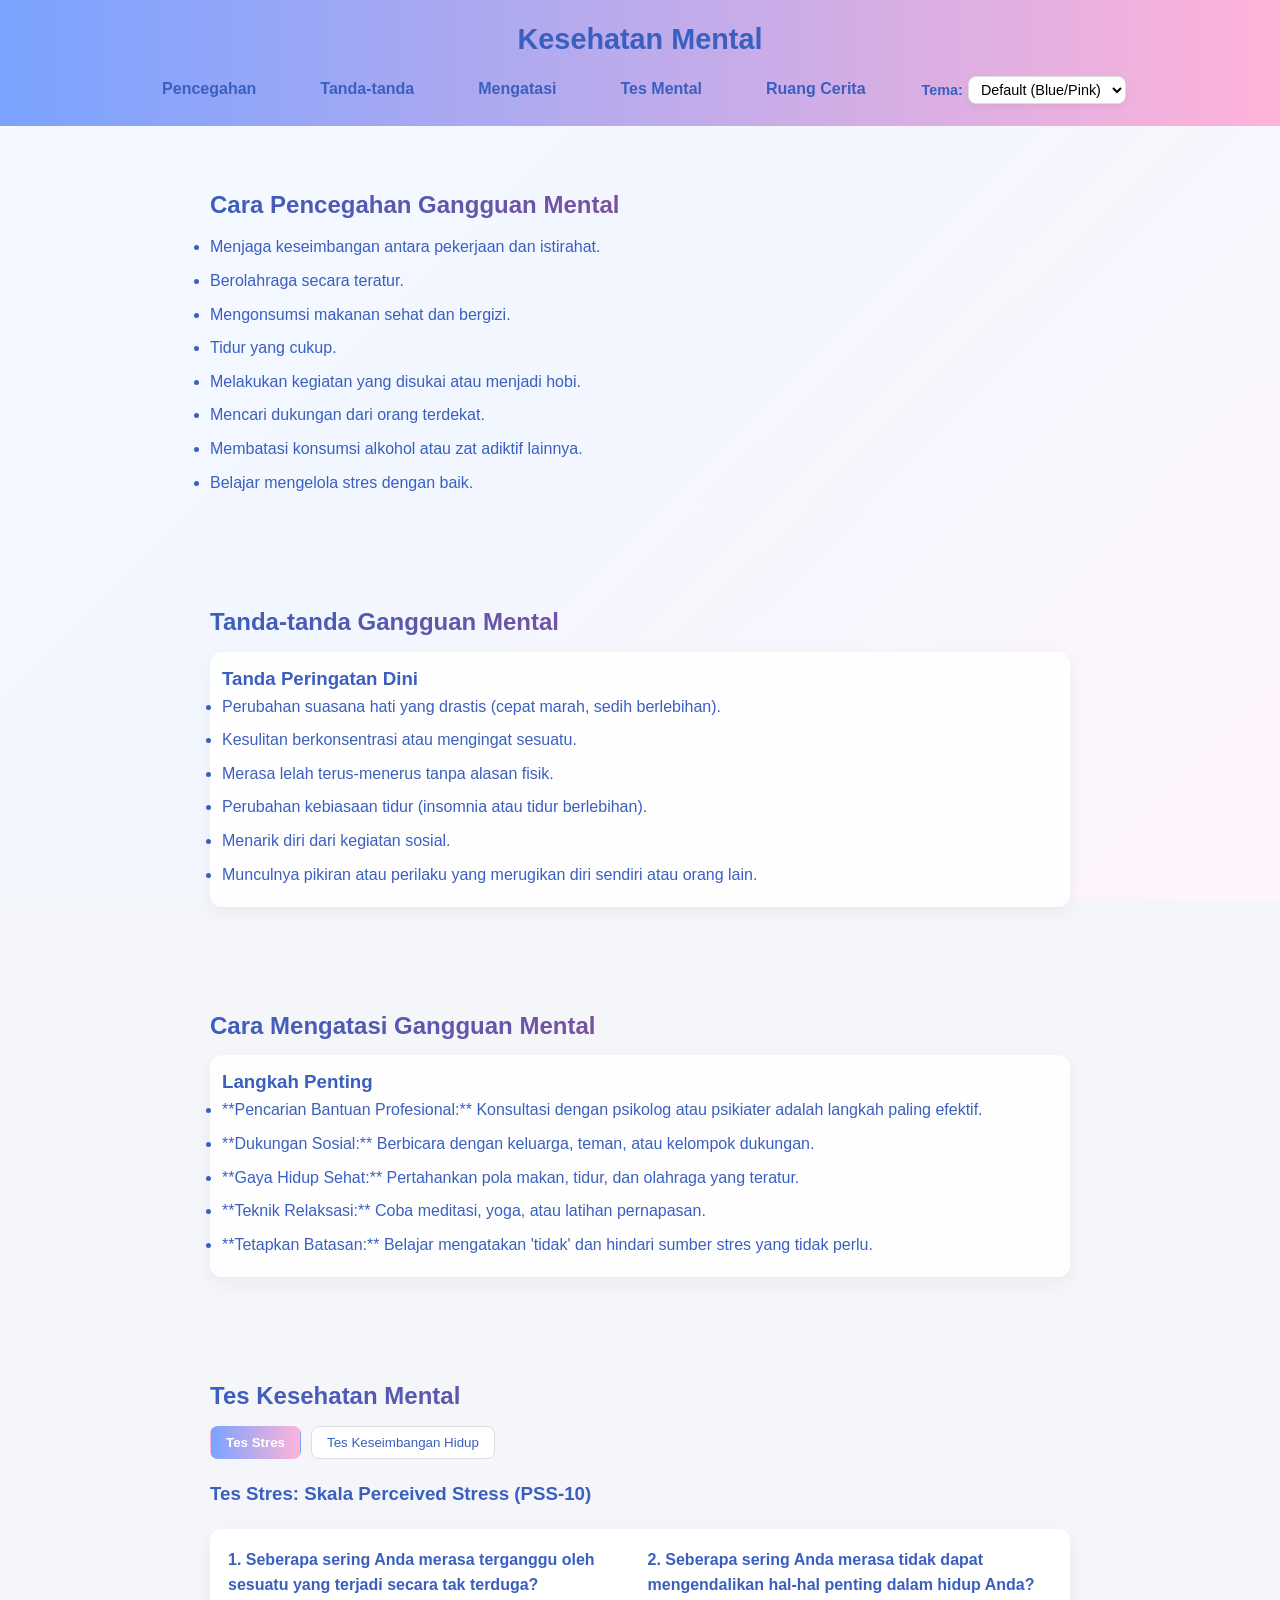
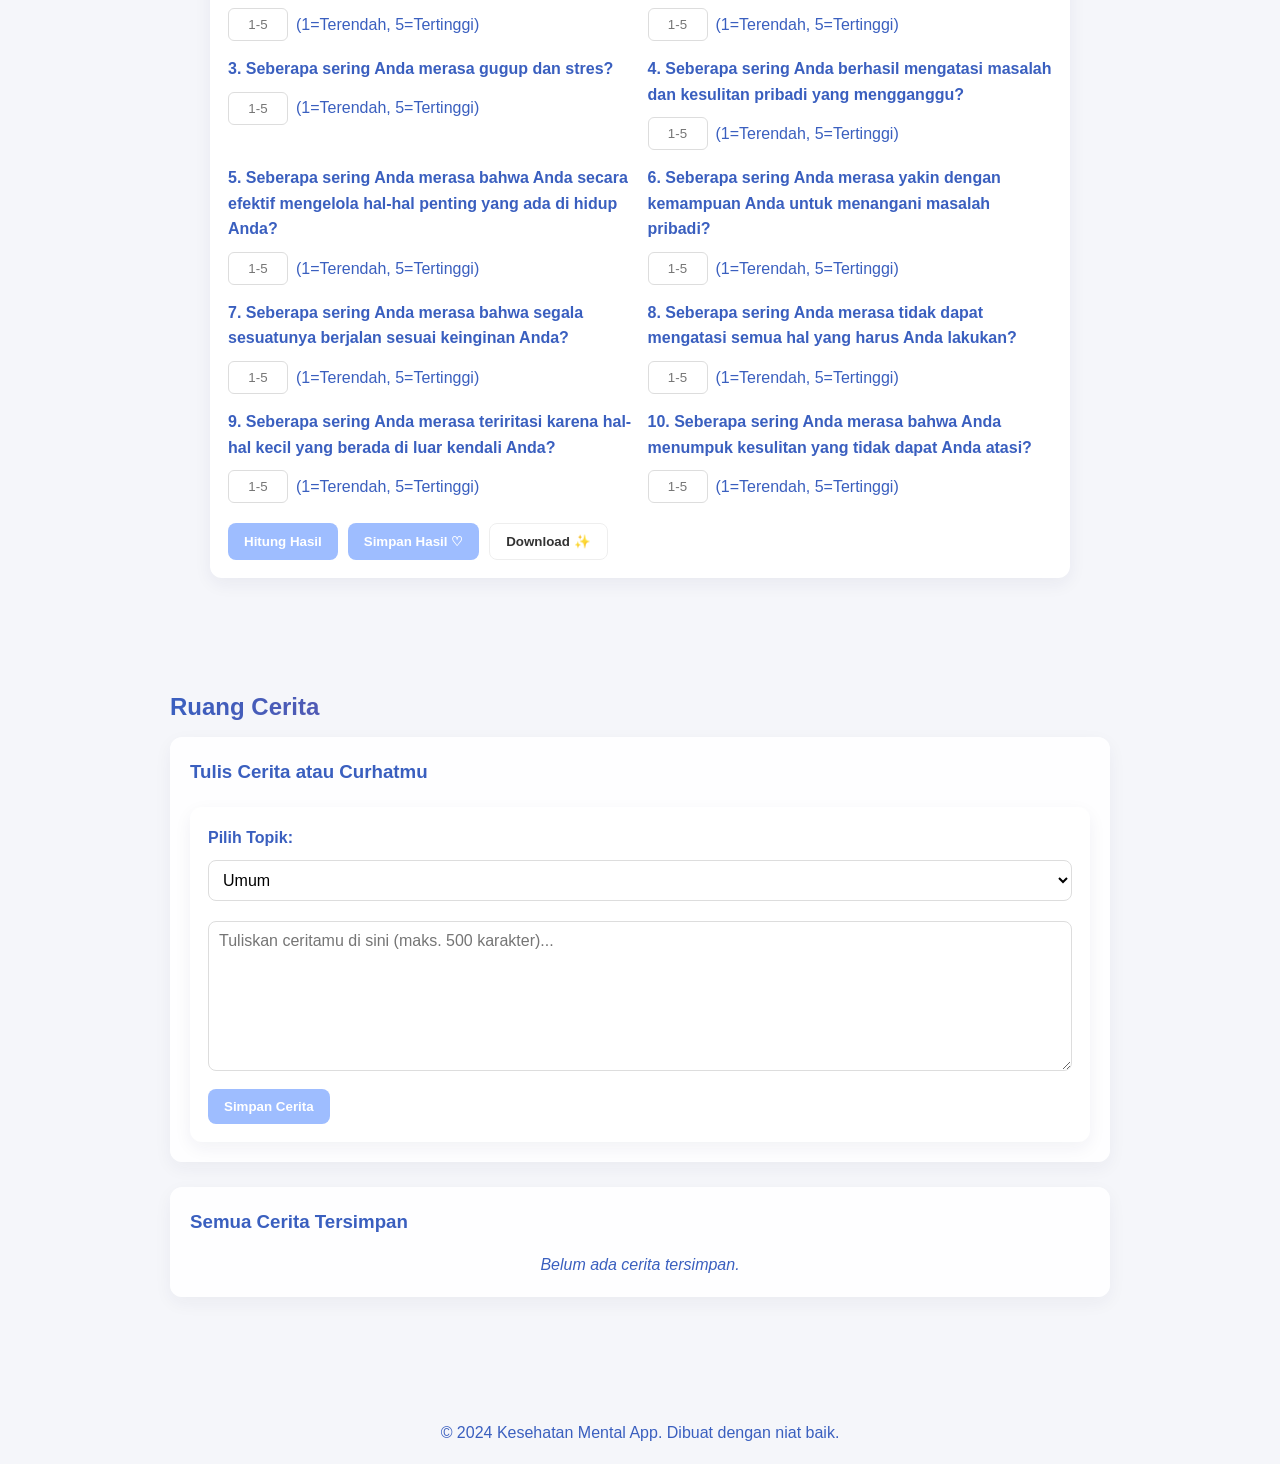
==== commit 3d280568: "Add files via upload" ====
--- a/index.html
+++ b/index.html
@@ -125,7 +125,7 @@
         align-items:center;
     }
 
-    /* RUANG CERITA / STORY BOX STYLES (NEW) */
+    /* RUANG CERITA / STORY BOX STYLES */
     #quotes-section { padding: 0; border-radius:12px; background: none; box-shadow: none; }
     
     .story-card {
@@ -208,13 +208,34 @@
         white-space: nowrap;
     }
 
+    /* Tab styles for the test section */
+    .tab {
+        padding: 8px 15px;
+        border: 1px solid #ddd;
+        border-radius: 8px;
+        background: white;
+        color: #3a5fbf;
+        cursor: pointer;
+        transition: all 0.2s ease;
+        font-weight: 500;
+    }
+    .tab:hover {
+        background: #f0f7ff;
+    }
+    .tab.active-tab {
+        background: linear-gradient(90deg, #7aa3ff 0%, #ffb3d9 100%);
+        color: white;
+        border-color: transparent;
+        font-weight: 600;
+    }
 
     /* ==============================
-       Theme Specific Styles (Dark Font Colors & New Elements)
+       THEME STYLES (Color Overrides)
        ============================== */
+
     /* Pastel Pink Theme */
-    body[data-theme="pink"] { color: #7d445c; } /* Dark Pink for all text */
-    header[data-theme="pink"] h1, header[data-theme="pink"] nav ul li a, header[data-theme="pink"] nav .theme-chooser label { color: #7d445c; }
+    body[data-theme="pink"] { color: #c4407b; } /* Dark Pink for all text */
+    header[data-theme="pink"] h1, header[data-theme="pink"] nav ul li a, header[data-theme="pink"] nav .theme-chooser label { color: #c4407b; }
     h2[data-theme="pink"] {
         color: #c4407b; /* Darker Pink for headings/accents */
         background: none;
@@ -223,6 +244,8 @@
     }
     #response-message[data-theme="pink"] { border-left-color: #ffb3d9; background: #fff4fb; }
     .story-list-item[data-theme="pink"] { border: 1px solid #ffb3d9; }
+    .tab[data-theme="pink"] { color: #c4407b; background: white; border-color: #ffb3d9; }
+    .tab.active-tab[data-theme="pink"] { background: #ffb3d9; color: white; }
 
     /* Pastel Blue Theme */
     body[data-theme="blue"] { color: #30538a; } /* Dark Blue for all text */
@@ -235,85 +258,56 @@
     }
     #response-message[data-theme="blue"] { border-left-color: #7aa3ff; background: #f0f7ff; }
     .story-list-item[data-theme="blue"] { border: 1px solid #7aa3ff; }
+    .tab[data-theme="blue"] { color: #30538a; background: white; border-color: #7aa3ff; }
+    .tab.active-tab[data-theme="blue"] { background: #7aa3ff; color: white; }
 
     /* Pastel Purple Theme */
-    body[data-theme="purple"] { color: #53308a; } /* Dark Purple for all text */
-    header[data-theme="purple"] h1, header[data-theme="purple"] nav ul li a, header[data-theme="purple"] nav .theme-chooser label { color: #53308a; }
+    body[data-theme="purple"] { color: #6a5acd; } /* Dark Purple for all text */
+    header[data-theme="purple"] h1, header[data-theme="purple"] nav ul li a, header[data-theme="purple"] nav .theme-chooser label { color: #6a5acd; }
     h2[data-theme="purple"] {
-        color: #6035b3; /* Darker Purple for headings/accents */
+        color: #5533aa; /* Darker Purple for headings/accents */
         background: none;
         -webkit-text-fill-color: initial;
         background-clip: initial;
     }
-    #response-message[data-theme="purple"] { border-left-color: #b380ff; background: #f8f0ff; }
-    .story-list-item[data-theme="purple"] { border: 1px solid #b380ff; }
-
-    /* Gradient Rainbow Theme */
-    body[data-theme="rainbow"] { color: #333; } /* Base color dark */
-    header[data-theme="rainbow"] h1, header[data-theme="rainbow"] nav ul li a, header[data-theme="rainbow"] nav .theme-chooser label { color: #333; }
+    #response-message[data-theme="purple"] { border-left-color: #c3a5e8; background: #f7f0ff; }
+    .story-list-item[data-theme="purple"] { border: 1px solid #c3a5e8; }
+    .tab[data-theme="purple"] { color: #6a5acd; background: white; border-color: #c3a5e8; }
+    .tab.active-tab[data-theme="purple"] { background: #c3a5e8; color: white; }
+    
+    /* Rainbow Theme: Use Default Blue/Pink for static elements */
+    body[data-theme="rainbow"] { color: #3a5fbf; } /* Dark Blue/Pink for all text */
+    header[data-theme="rainbow"] h1, header[data-theme="rainbow"] nav ul li a, header[data-theme="rainbow"] nav .theme-chooser label { color: #3a5fbf; }
     h2[data-theme="rainbow"] {
-        /* Dark Rainbow Gradient for headings/accents */
-        background: linear-gradient(90deg, #b3579b, #3a5fbf, #53308a);
+        /* Default Gradient */
+        background: linear-gradient(90deg, #3a5fbf 0%, #c4407b 100%);
         -webkit-background-clip: text;
         -webkit-text-fill-color: transparent;
         background-clip: text;
         text-fill-color: transparent;
-        color: initial;
-    }
-    #response-message[data-theme="rainbow"] { 
-        border-left: 5px solid; 
-        border-image: linear-gradient(180deg, #b3579b, #3a5fbf) 1;
-        background: #f7f7f7;
-    }
-    .story-list-item[data-theme="rainbow"] { 
-        border: 1px solid; 
-        border-image: linear-gradient(90deg, #b3579b, #3a5fbf) 1;
-    }
-
-    /* Override button styling for themes */
-    button[data-theme="pink"], .btn[data-theme="pink"] { background: #ffb3d9; color: #333; }
-    button[data-theme="blue"], .btn[data-theme="blue"] { background: #7aa3ff; color: white; }
-    button[data-theme="purple"], .btn[data-theme="purple"] { background: #b380ff; color: white; }
-    button[data-theme="rainbow"], .btn[data-theme="rainbow"] { background: linear-gradient(90deg,#ffd6f0,#dbe9ff); color: #333; }
-
-    /* ==============================
-       Small responsiveness
-       ============================== */
-    @media (max-width:720px){
-      header h1 { font-size:1.4rem; }
-      nav ul { gap:10px; font-size:0.95rem; }
-      .cloud.c1, .cloud.c2, .cloud.c3 { display:block; opacity:.6; }
-      .questions-grid { grid-template-columns: 1fr; } /* Satu kolom di layar kecil */
-    }
-    @media (max-width: 550px) {
-        nav ul { flex-direction: column; gap: 5px; } /* Susun vertikal jika layar terlalu sempit */
-        .theme-chooser { justify-content: center; }
-    }
+    }
+    #response-message[data-theme="rainbow"] { border-left-color: #7aa3ff; background: #f0f7ff; }
+    .story-list-item[data-theme="rainbow"] { border: 1px solid #7aa3ff; }
+    .tab.active-tab[data-theme="rainbow"] { background: linear-gradient(90deg, #7aa3ff 0%, #ffb3d9 100%); }
 
   </style>
+
 </head>
 <body>
 
-  <div class="clouds" aria-hidden="true">
-    <div class="cloud c1" style="left:-30%; top:8%;"></div>
-    <div class="cloud c2" style="left:-40%; top:38%;"></div>
-    <div class="cloud c3" style="left:-50%; top:68%;"></div>
-  </div>
-
-  <header id="main-header">
-    <div class="sparkle s1" aria-hidden="true"></div>
-    <div class="sparkle s2" aria-hidden="true"></div>
-    <div class="sparkle s3" aria-hidden="true"></div>
-
+  <header>
+    <div class="s1" aria-hidden="true"></div>
+    <div class="s2" aria-hidden="true"></div>
+    <div class="s3" aria-hidden="true"></div>
     <h1>Kesehatan Mental</h1>
-
     <nav>
       <ul>
         <li><a href="#pencegahan">Pencegahan</a></li>
         <li><a href="#tanda">Tanda-tanda</a></li>
         <li><a href="#mengatasi">Mengatasi</a></li>
         <li><a href="#angket">Tes Mental</a></li>
-        <li><a href="#quotes">Ruang Cerita</a></li> <li class="theme-menu-item">
+        <li><a href="#quotes">Ruang Cerita</a></li>
+        <li class="theme-menu-item">
             <div class="theme-chooser">
                 <label for="theme-select">Tema:</label>
                 <select id="theme-select" aria-label="Pilih tema warna">
@@ -332,672 +326,531 @@
   <section id="pencegahan">
     <h2 id="h2-pencegahan">Cara Pencegahan Gangguan Mental</h2>
     <ul>
-      <li>Menjaga keseimbangan antara pekerjaan dan istirahat.</li>
-      <li>Berolahraga secara teratur.</li>
-      <li>Menjaga pola makan sehat dan tidur cukup.</li>
-      <li>Berbicara dengan orang yang dipercaya saat menghadapi stres.</li>
-      <li>Hindari konsumsi alkohol dan narkoba.</li>
+        <li>Menjaga keseimbangan antara pekerjaan dan istirahat.</li>
+        <li>Berolahraga secara teratur.</li>
+        <li>Mengonsumsi makanan sehat dan bergizi.</li>
+        <li>Tidur yang cukup.</li>
+        <li>Melakukan kegiatan yang disukai atau menjadi hobi.</li>
+        <li>Mencari dukungan dari orang terdekat.</li>
+        <li>Membatasi konsumsi alkohol atau zat adiktif lainnya.</li>
+        <li>Belajar mengelola stres dengan baik.</li>
     </ul>
   </section>
 
   <section id="tanda">
     <h2 id="h2-tanda">Tanda-tanda Gangguan Mental</h2>
-    <ul>
-      <li>Merasa sedih atau cemas berkepanjangan.</li>
-      <li>Kehilangan minat terhadap aktivitas yang disukai.</li>
-      <li>Perubahan nafsu makan atau pola tidur.</li>
-      <li>Sulit berkonsentrasi.</li>
-      <li>Menarik diri dari lingkungan sosial.</li>
-    </ul>
+    <div class="card">
+        <h3>Tanda Peringatan Dini</h3>
+        <ul>
+            <li>Perubahan suasana hati yang drastis (cepat marah, sedih berlebihan).</li>
+            <li>Kesulitan berkonsentrasi atau mengingat sesuatu.</li>
+            <li>Merasa lelah terus-menerus tanpa alasan fisik.</li>
+            <li>Perubahan kebiasaan tidur (insomnia atau tidur berlebihan).</li>
+            <li>Menarik diri dari kegiatan sosial.</li>
+            <li>Munculnya pikiran atau perilaku yang merugikan diri sendiri atau orang lain.</li>
+        </ul>
+    </div>
   </section>
 
   <section id="mengatasi">
     <h2 id="h2-mengatasi">Cara Mengatasi Gangguan Mental</h2>
-    <ul>
-      <li>Konsultasi dengan psikolog atau psikiater.</li>
-      <li>Terapi perilaku kognitif atau konseling.</li>
-      <li>Menulis jurnal atau meditasi.</li>
-      <li>Meningkatkan dukungan sosial.</li>
-      <li>Berpartisipasi dalam kegiatan positif.</li>
-    </ul>
+    <div class="card">
+        <h3>Langkah Penting</h3>
+        <ul>
+            <li>**Pencarian Bantuan Profesional:** Konsultasi dengan psikolog atau psikiater adalah langkah paling efektif.</li>
+            <li>**Dukungan Sosial:** Berbicara dengan keluarga, teman, atau kelompok dukungan.</li>
+            <li>**Gaya Hidup Sehat:** Pertahankan pola makan, tidur, dan olahraga yang teratur.</li>
+            <li>**Teknik Relaksasi:** Coba meditasi, yoga, atau latihan pernapasan.</li>
+            <li>**Tetapkan Batasan:** Belajar mengatakan 'tidak' dan hindari sumber stres yang tidak perlu.</li>
+        </ul>
+    </div>
   </section>
 
   <section id="angket">
     <h2 id="h2-angket">Tes Kesehatan Mental</h2>
-
-    <button id="toggle-test-btn" class="btn" style="margin-bottom:20px;">
-        Mulai Tes Kesehatan <span class="toggle-icon">▼</span>
-    </button>
-
-    <div id="test-content-container" class="card" style="display:none;">
-      
-        <div>
-            <div class="tests-tabs" role="tablist" aria-label="Pilih tes" style="margin-bottom: 14px;">
-                <button class="tab active" data-test="stres">Tes Stres (15)</button>
-                <button class="tab" data-test="kecemasan">Tes Kecemasan</button>
-                <button class="tab" data-test="kebahagiaan">Tes Kebahagiaan</button>
-                <button class="tab" data-test="keseimbangan">Tes Keseimbangan Hidup</button>
+    <div class="tab-container">
+        <div class="tab-header" style="display:flex; gap:10px; margin-bottom: 20px;">
+            <button class="tab active-tab" data-tab-for="stres">Tes Stres</button>
+            <button class="tab" data-tab-for="keseimbangan">Tes Keseimbangan Hidup</button>
+        </div>
+
+        <div class="test-panel-container">
+            <div class="test-panel" data-testpanel="stres" style="display: block;">
+                <h3>Tes Stres: Skala Perceived Stress (PSS-10)</h3>
+                <form class="test-form" data-test-type="stres">
+                    <div class="questions-grid" data-question-key="stres">
+                        </div>
+                    <div style="margin-top:20px; display:flex; gap:10px; justify-content:flex-start;">
+                        <button type="submit">Hitung Hasil</button>
+                        <button type="button" class="btn" id="saveLocal-stres">Simpan Hasil <span class="hover-ico">♡</span></button>
+                        <button type="button" class="btn" id="downloadResult-stres" style="background:#fff;color:#333;border:1px solid #eee;">Download <span class="hover-ico">✨</span></button>
+                    </div>
+                </form>
+                <div id="hasil-stres" class="hasil-display" style="margin-top:18px; display:none;"></div>
             </div>
-            
-            <div id="panels" style="margin-top:14px;">
-                <div class="test-panel active" data-testpanel="stres">
-                    <form class="test-form" data-questions="15">
-                        <div style="display:flex;flex-direction:column;gap:15px;">
-                            <div class="questions-grid">
-                                </div>
-                            <div style="display:flex;gap:10px; margin-top:8px;">
-                                <button type="submit" class="btn" id="submitStres">Lihat Hasil <span class="hover-ico">✨</span></button>
-                                <button type="button" class="btn btn-reset" style="background:#fff;color:#333;border:1px solid #eee;">Reset <span class="hover-ico">♡</span></button>
-                            </div>
+
+            <div class="test-panel" data-testpanel="keseimbangan" style="display: none;">
+                <h3>Tes Keseimbangan Hidup</h3>
+                <form class="test-form" data-test-type="keseimbangan">
+                    <div class="questions-grid" data-question-key="keseimbangan">
                         </div>
-                    </form>
-                </div>
-
-                <div class="test-panel" data-testpanel="kecemasan">
-                    <form class="test-form" data-questions="10">
-                        <div style="display:flex;flex-direction:column;gap:15px;">
-                            <div class="questions-grid"></div>
-                            <div style="display:flex;gap:10px; margin-top:8px;">
-                                <button type="submit" class="btn">Lihat Hasil <span class="hover-ico">✨</span></button>
-                                <button type="button" class="btn btn-reset" style="background:#fff;color:#333;border:1px solid #eee;">Reset <span class="hover-ico">♡</span></button>
-                            </div>
-                        </div>
-                    </form>
-                </div>
-
-                <div class="test-panel" data-testpanel="kebahagiaan">
-                    <form class="test-form" data-questions="8">
-                        <div style="display:flex;flex-direction:column;gap:15px;">
-                            <div class="questions-grid"></div>
-                            <div style="display:flex;gap:10px; margin-top:8px;">
-                                <button type="submit" class="btn">Lihat Hasil <span class="hover-ico">✨</span></button>
-                                <button type="button" class="btn btn-reset" style="background:#fff;color:#333;border:1px solid #eee;">Reset <span class="hover-ico">♡</span></button>
-                            </div>
-                        </div>
-                    </form>
-                </div>
-
-                <div class="test-panel" data-testpanel="keseimbangan">
-                    <form class="test-form" data-questions="12">
-                        <div style="display:flex;flex-direction:column;gap:15px;">
-                            <div class="questions-grid"></div>
-                            <div style="display:flex;gap:10px; margin-top:8px;">
-                                <button type="submit" class="btn">Lihat Hasil <span class="hover-ico">✨</span></button>
-                                <button type="button" class="btn btn-reset" style="background:#fff;color:#333;border:1px solid #eee;">Reset <span class="hover-ico">♡</span></button>
-                            </div>
-                        </div>
-                    </form>
-                </div>
-            </div>
-
-            <div id="hasil-area" style="margin-top:16px; display:none;" class="card">
-                <h3 id="hasil-title">Hasil Tes</h3>
-                <p id="hasil-emoji" style="font-size:2rem; margin:8px 0;">🙂</p>
-                <p id="hasil-score" style="font-weight:700;"></p>
-                <p id="hasil-interpretasi"></p>
-                <div style="margin-top:8px; display:flex; gap:8px;">
-                    <button class="btn" id="saveLocal">Simpan Hasil <span class="hover-ico">♡</span></button>
-                    <button class="btn" id="downloadResult" style="background:#fff;color:#333;border:1px solid #eee;">Download <span class="hover-ico">✨</span></button>
-                </div>
+                    <div style="margin-top:20px; display:flex; gap:10px; justify-content:flex-start;">
+                        <button type="submit">Hitung Hasil</button>
+                        <button type="button" class="btn" id="saveLocal-keseimbangan">Simpan Hasil <span class="hover-ico">♡</span></button>
+                        <button type="button" class="btn" id="downloadResult-keseimbangan" style="background:#fff;color:#333;border:1px solid #eee;">Download <span class="hover-ico">✨</span></button>
+                    </div>
+                </form>
+                <div id="hasil-keseimbangan" class="hasil-display" style="margin-top:18px; display:none;"></div>
             </div>
         </div>
     </div>
-  </section>
-
-  <section id="quotes" style="max-width:980px;margin:30px auto;">
+</section>
+
+<section id="quotes" style="max-width:980px;margin:30px auto;">
     <h2 id="h2-quotes">Ruang Cerita</h2>
     <div id="quotes-section">
-      
-      <div class="story-card" id="story-input-card">
-          <h3 style="margin-bottom: 15px; color:inherit;">Tulis Cerita atau Curhatmu</h3>
-          <form id="story-form">
-              <div style="margin-bottom: 15px;">
-                  <label for="topic-select" style="font-weight: 600; display: block; margin-bottom: 5px;">Pilih Topik:</label>
-                  <select id="topic-select" aria-label="Pilih Topik Curhat" required>
-                      <option value="">-- Pilih Topik --</option>
-                      <option value="pribadi">Masalah Pribadi/Diri Sendiri</option>
-                      <option value="pekerjaan">Pekerjaan/Pendidikan</option>
-                      <option value="keluarga">Keluarga/Rumah</option>
-                      <option value="hubungan">Hubungan Sosial/Pasangan</option>
-                      <option value="umum">Lain-lain (Umum)</option>
-                  </select>
-              </div>
-              
-              <label for="story-textarea" style="font-weight: 600; display: block;">Cerita Anda:</label>
-              <textarea id="story-textarea" rows="8" placeholder="Bagikan apa yang kamu rasakan di sini..." aria-label="Tulis cerita atau curhat pribadi" required></textarea>
-              
-              <button id="submit-story-btn" class="btn" type="submit">Kirim Cerita <span class="hover-ico">💌</span></button>
-          </form>
-
-          <div id="response-message" class="card">
-              <h4 style="margin-bottom: 5px; color:inherit;">Respon Untukmu:</h4>
-              <p id="response-text"></p>
-          </div>
-      </div>
-      
-      <div id="saved-stories-container">
-          <h3 style="margin-bottom: 15px; color:inherit;">Daftar Cerita Tersimpan</h3>
-          <div id="stories-list">
-              <p class="card" style="padding: 15px; color: #999;">Belum ada cerita yang tersimpan.</p>
-          </div>
-      </div>
-
+        <div class="story-card" id="story-input-card">
+            <h3 style="margin-bottom: 15px; color:inherit;">Tulis Cerita atau Curhatmu</h3>
+            <form id="story-form">
+                <div style="margin-bottom: 15px;">
+                    <label for="topic-select" style="font-weight: 600; display: block; margin-bottom: 5px;">Pilih Topik:</label>
+                    <select id="topic-select">
+                        <option value="umum">Umum</option>
+                        <option value="pekerjaan">Pekerjaan/Pendidikan</option>
+                        <option value="keluarga">Keluarga</option>
+                        <option value="hubungan">Hubungan</option>
+                        <option value="kesehatan">Kesehatan</option>
+                        <option value="lainnya">Lainnya</option>
+                    </select>
+                </div>
+                <textarea id="story-textarea" placeholder="Tuliskan ceritamu di sini (maks. 500 karakter)..." maxlength="500"></textarea>
+                <button type="submit" id="save-story-btn">Simpan Cerita</button>
+            </form>
+            <div id="response-message" style="display: none;"></div>
+        </div>
+        
+        <div class="story-card" id="story-list-card">
+            <h3 style="margin-bottom: 15px; color:inherit; display: flex; justify-content: space-between; align-items: center;">
+                Semua Cerita Tersimpan 
+                <button class="btn delete-story-btn" id="clear-all-stories" style="font-size:0.8rem; padding: 5px 10px; margin:0;">Hapus Semua</button>
+            </h3>
+            <div id="story-list">
+                <p style="text-align:center; font-style:italic;" id="no-stories-message">Belum ada cerita tersimpan.</p>
+            </div>
+        </div>
     </div>
-  </section>
-
-  <footer>
-    <p>© 2025 Kesehatan Mental | Dibuat dengan ❤️</p>
-  </footer>
-
-  <script>
-    /**********************
-     * UTIL: questions templates (placeholder texts)
-     **********************/
-    const sampleQs = {
-      stres: [
-        "Saya merasa mudah marah atau tersinggung.",
-        "Saya sulit rileks.",
-        "Saya merasa tertekan dengan tuntutan sehari-hari.",
-        "Pikiran saya sering berputar tanpa henti.",
-        "Saya merasa lelah karena beban pikiran.",
-        "Saya mudah terganggu oleh hal kecil.",
-        "Saya merasa tidak sabar.",
-        "Saya khawatir tidak bisa menyelesaikan tugas.",
-        "Saya sering merasa cemas tanpa alasan jelas.",
-        "Tidur saya terganggu karena pikiran.",
-        "Saya merasa tegang otot atau sakit kepala karena stres.",
-        "Saya sulit berkonsentrasi.",
-        "Saya khawatir berlebihan tentang masa depan.",
-        "Saya merasa kewalahan ketika banyak tugas.",
-        "Saya sulit menenangkan diri setelah kejadian menegangkan."
-      ],
-      kecemasan: [
-        "Saya sering merasa cemas tanpa alasan yang jelas.",
-        "Saya khawatir berlebihan terhadap hal kecil.",
-        "Saya merasa gelisah di keramaian.",
-        "Saya sulit tidur karena pikiran cemas.",
-        "Saya khawatir tentang kesehatan saya terus-menerus.",
-        "Saya merasa napas cepat saat cemas.",
-        "Saya menghindari situasi karena takut cemas.",
-        "Saya merasa ada yang tidak terkendali.",
-        "Saya sering memikirkan kemungkinan terburuk.",
-        "Saya sulit menenangkan diri saat khawatir."
-      ],
-      kebahagiaan: [
-        "Saya merasa puas dengan hidup saya saat ini.",
-        "Saya mudah merasakan kebahagiaan dalam hal sederhana.",
-        "Saya merasa memiliki tujuan yang memotivasi.",
-        "Saya merasa dekat dan terhubung dengan orang lain.",
-        "Saya menikmati waktu sendirian tanpa merasa sedih.",
-        "Saya sering tersenyum tanpa alasan khusus.",
-        "Saya bersyukur atas hal-hal kecil setiap hari.",
-        "Saya merasa optimis tentang masa depan."
-      ],
-      keseimbangan: [
-        "Saya merasa pekerjaan dan kehidupan pribadi seimbang.",
-        "Saya cukup tidur dan istirahat.",
-        "Saya punya waktu untuk hobi dan rekreasi.",
-        "Saya menjaga pola makan yang baik.",
-        "Saya meluangkan waktu untuk olahraga.",
-        "Saya merasa hubungan sosial saya sehat.",
-        "Saya memiliki waktu untuk refleksi diri.",
-        "Saya bisa mengelola stres secara rutin.",
-        "Saya merasa punya dukungan saat sulit.",
-        "Saya memberi waktu untuk pengembangan diri.",
-        "Saya merasa bebas dari beban finansial yang berlebihan.",
-        "Saya menikmati kegiatan yang menenangkan."
-      ]
+</section>
+
+<footer>
+    <p>&#169; 2024 Kesehatan Mental App. Dibuat dengan niat baik.</p>
+</footer>
+
+<script>
+    // Data Pertanyaan Tes: 1-5 (1=Sangat Jarang/Tidak Setuju, 5=Sangat Sering/Sangat Setuju)
+    const questionsList = {
+        stres: [
+            "Seberapa sering Anda merasa terganggu oleh sesuatu yang terjadi secara tak terduga?",
+            "Seberapa sering Anda merasa tidak dapat mengendalikan hal-hal penting dalam hidup Anda?",
+            "Seberapa sering Anda merasa gugup dan stres?",
+            "Seberapa sering Anda berhasil mengatasi masalah dan kesulitan pribadi yang mengganggu?",
+            "Seberapa sering Anda merasa bahwa Anda secara efektif mengelola hal-hal penting yang ada di hidup Anda?",
+            "Seberapa sering Anda merasa yakin dengan kemampuan Anda untuk menangani masalah pribadi?",
+            "Seberapa sering Anda merasa bahwa segala sesuatunya berjalan sesuai keinginan Anda?",
+            "Seberapa sering Anda merasa tidak dapat mengatasi semua hal yang harus Anda lakukan?",
+            "Seberapa sering Anda merasa teriritasi karena hal-hal kecil yang berada di luar kendali Anda?",
+            "Seberapa sering Anda merasa bahwa Anda menumpuk kesulitan yang tidak dapat Anda atasi?"
+        ],
+        // NEW TEST: Keseimbangan Hidup
+        keseimbangan: [
+            "Saya merasa pekerjaan dan kehidupan pribadi seimbang.",
+            "Saya cukup tidur dan istirahat.",
+            "Saya punya waktu untuk hobi dan rekreasi.",
+            "Saya menjaga pola makan yang baik.",
+            "Saya merasa tenang dan jarang merasa terburu-buru."
+        ]
+        // Tambahkan tes lain di sini jika ada.
     };
+
+    // Fungsi Perhitungan Hasil Tes (stres) - Skor tinggi = tingkat stres tinggi (0-40, 0=sehat 40=tinggi)
+    function handleStressTest(total, questions) {
+        // PSS-10: Questions 4, 5, 6, 7 are reverse-scored (5->1, 4->2, 3->3, 2->4, 1->5)
+        // This reverse scoring is handled in the form submission logic before calling this function.
+        
+        const maxScore = 40;
+        const minScore = 0;
+        
+        // Invert the PSS score for display as "Healthy Percentage"
+        const healthyPercent = Math.round(((maxScore - total) / (maxScore - minScore)) * 100);
+
+        let emoji = '';
+        let title = '';
+        let interp = '';
+
+        if (total >= 0 && total <= 13) {
+            emoji = '😌';
+            title = 'Stres Rendah';
+            interp = 'Tingkat stres Anda tergolong rendah. Pertahankan gaya hidup seimbang ini.';
+        } else if (total >= 14 && total <= 26) {
+            emoji = '😐';
+            title = 'Stres Sedang';
+            interp = 'Anda mengalami tingkat stres sedang. Perhatikan gejala dan lakukan teknik relaksasi rutin.';
+        } else if (total >= 27 && total <= 40) {
+            emoji = '😨';
+            title = 'Stres Tinggi';
+            interp = 'Tingkat stres Anda tinggi. Segera cari dukungan profesional dan prioritaskan perawatan diri.';
+        } else {
+             // Should not happen, but for safety
+             emoji = '❓';
+             title = 'Tidak Terdefinisi';
+             interp = 'Skor tidak valid.';
+        }
+        
+        return { emoji, title, interp, healthyPercent, resultMessage: 'Tingkat Stres' };
+    }
+
+    // NEW FUNCTION: Fungsi Perhitungan Hasil Tes (keseimbangan) - Skor tinggi = tingkat keseimbangan tinggi
+    function handleKeseimbanganTest(total, questions) {
+        // Total score ranges from questions*1 (5) to questions*5 (25).
+        const balanceScore = total; 
+        const min = questions * 1; // 5
+        const max = questions * 5; // 25
+        
+        // Calculate percentage of the maximum possible score range
+        const healthyPercent = Math.round(((balanceScore - min) / (max - min)) * 100);
+
+        let emoji = '';
+        let title = '';
+        let interp = '';
+
+        if (healthyPercent >= 70) {
+            emoji = '🧘';
+            title = 'Keseimbangan Sangat Baik';
+            interp = 'Selamat! Anda memiliki keseimbangan hidup yang sangat sehat. Pertahankan kebiasaan ini.';
+        } else if (healthyPercent >= 40) {
+            emoji = '⚖️';
+            title = 'Keseimbangan Cukup';
+            interp = 'Anda memiliki keseimbangan yang memadai, namun perlu perhatikan area yang masih kurang untuk ditingkatkan.';
+        } else {
+            emoji = '🚧';
+            title = 'Perlu Perbaikan Keseimbangan';
+            interp = 'Tingkat keseimbangan Anda rendah. Prioritaskan istirahat, hobi, dan waktu untuk diri sendiri.';
+        }
+
+        return { emoji, title, interp, healthyPercent: healthyPercent, resultMessage: 'Tingkat Keseimbangan Hidup' }; 
+    }
+
 
     /**********************
      * Render questions into each panel (Using INPUT TYPE="NUMBER")
      **********************/
-    document.querySelectorAll('.test-panel').forEach(panel=>{
-      const form = panel.querySelector('.test-form');
-      const grid = form.querySelector('.questions-grid');
-      const qKey = panel.dataset.testpanel;
-      const qArr = sampleQs[qKey] || [];
-      const questionsCount = parseInt(form.dataset.questions,10) || qArr.length;
-
-      let finalQs = [];
-      for (let i=0;i<questionsCount;i++){
-        finalQs.push(qArr[i % qArr.length] || `Pertanyaan ${i+1}`);
-      }
-
-      grid.innerHTML = '';
-      finalQs.forEach((q,i)=>{
-        const idx = i+1;
-        const item = document.createElement('div');
-        item.className = 'card question-item';
-        item.innerHTML = `
-          <label class="question-label" for="${qKey}-q${idx}">${idx}. ${q}</label>
-          <div class="score-control">
-            <input type="number" id="${qKey}-q${idx}" name="${qKey}-q${idx}" required min="1" max="5" value="1" data-qindex="${i}">
-            <small style="color:inherit;">(Skor 1-5)</small>
-          </div>
-        `;
-        grid.appendChild(item);
-      });
-    });
-
-    /**********************
-     * Toggle Test Content Visibility
-     **********************/
-    const toggleBtn = document.getElementById('toggle-test-btn');
-    const testContainer = document.getElementById('test-content-container');
-    const toggleIcon = toggleBtn.querySelector('.toggle-icon');
-
-    toggleBtn.addEventListener('click', () => {
-        const isHidden = testContainer.style.display === 'none';
-        
-        if (isHidden) {
-            testContainer.style.display = 'block';
-            toggleBtn.innerHTML = 'Sembunyikan Tes Kesehatan <span class="toggle-icon">▲</span>';
-            // Scroll to the top of the test content area for better UX
-            testContainer.scrollIntoView({ behavior: 'smooth', block: 'start' });
-        } else {
-            testContainer.style.display = 'none';
-            toggleBtn.innerHTML = 'Mulai Tes Kesehatan <span class="toggle-icon">▼</span>';
-        }
-    });
-
-    /**********************
-     * Tabs behavior
-     **********************/
-    document.querySelectorAll('.tab').forEach(t => {
-      t.addEventListener('click', () => {
-        document.querySelectorAll('.tab').forEach(x=>x.classList.remove('active'));
-        t.classList.add('active');
-        const key = t.dataset.test;
-        document.querySelectorAll('.test-panel').forEach(p=>{
-          p.classList.toggle('active', p.dataset.testpanel === key);
+    function renderQuestions() {
+        document.querySelectorAll('.test-panel').forEach(panel => {
+            const grid = panel.querySelector('.questions-grid');
+            const qKey = grid.dataset.questionKey;
+            const questions = questionsList[qKey];
+            
+            if (questions && grid) {
+                grid.innerHTML = questions.map((q, i) => {
+                    const questionNumber = i + 1;
+                    const questionId = `${qKey}-q${questionNumber}`;
+
+                    // Set min/max based on the general test scale (1-5)
+                    const minVal = 1;
+                    const maxVal = 5; 
+                    const stepVal = 1;
+
+                    return `
+                        <div class="question-item">
+                            <label for="${questionId}" class="question-label">${questionNumber}. ${q}</label>
+                            <div class="score-control">
+                                <input type="number" id="${questionId}" name="${questionId}" min="${minVal}" max="${maxVal}" step="${stepVal}" required placeholder="1-5">
+                                <span>(1=Terendah, ${maxVal}=Tertinggi)</span>
+                            </div>
+                        </div>
+                    `;
+                }).join('');
+            }
         });
-        document.getElementById('hasil-area').style.display = 'none';
-        // Reset inputs on switch (optional, but good UX)
-        document.querySelectorAll('.test-form input[type="number"]').forEach(s => s.value = 1);
-      });
-    });
-
-    /**********************
-     * Scoring & Interpretation (common function)
-     **********************/
-    function interpretResult(total, questions, testKey){
-      const max = questions*5;
-      // we'll compute 'scorePercent' similar: healthier => higher percent (lower total for Stres/Cemas is better)
-      const healthyPercent = Math.round(((max - total) / max) * 100);
-      let emoji='🙂', title='OK', interp='';
-
-      if (testKey === 'kebahagiaan') {
-        // For 'kebahagiaan', a higher raw score (total) means better (healthier). We need to invert the formula logic for this test.
-        const happinessScore = total; // 8*1 (8) to 8*5 (40)
-        const min = questions*1;
-        const happyPercent = Math.round(((happinessScore - min) / (max - min)) * 100);
-
-        if (happyPercent >= 80) { emoji='🤩'; title='Sangat Bahagia'; interp='Kamu merasa sangat bahagia. Pertahankan rasa syukur dan kebiasaan positif.'; }
-        else if (happyPercent >= 50) { emoji='😊'; title='Cukup Bahagia'; interp='Kamu cukup bahagia. Coba rutinitas kecil yang membahagiakan untuk meningkatkannya.'; }
-        else { emoji='😕'; title='Kurang Bahagia'; interp='Pertimbangkan aktivitas yang memberi makna dan meningkatkan hubungan sosial.'; }
-        return { emoji, title, interp, healthyPercent: happyPercent }; // Return happyPercent as the score
-      }
-
-      // For Stres, Kecemasan, Keseimbangan: lower total = higher healthyPercent
-      if (testKey === 'stres') {
-        if (healthyPercent >= 80) { emoji='😌'; title='Stres Rendah'; interp='Kamu tampak punya mekanisme koping yang baik. Pertahankan kebiasaan positif.'; }
-        else if (healthyPercent >= 50) { emoji='🙂'; title='Stres Sedang'; interp='Perhatikan tanda-tanda stres — coba teknik relaksasi seperti bernapas atau jalan singkat.'; }
-        else { emoji='😟'; title='Stres Tinggi'; interp='Kamu mengalami tingkat stres yang cukup tinggi. Pertimbangkan berbicara dengan orang terpercaya atau profesional.'; }
-      } else if (testKey === 'kecemasan') {
-        if (healthyPercent >= 80) { emoji='😊'; title='Kecemasan Rendah'; interp='Kecemasanmu rendah. Lanjutkan aktivitas yang menenangkan.'; }
-        else if (healthyPercent >= 50) { emoji='😐'; title='Kecemasan Sedang'; interp='Coba teknik pernapasan, kurangi kafein, dan istirahat cukup.'; }
-        else { emoji='😰'; title='Kecemasan Tinggi'; interp='Pertimbangkan dukungan lebih lanjut — konsultasi profesional dapat membantu.'; }
-      } else if (testKey === 'keseimbangan') {
-        if (healthyPercent >= 80) { emoji='🌿'; title='Seimbang'; interp='Kehidupanmu tampak seimbang. Jaga konsistensi dan istirahat.'; }
-        else if (healthyPercent >= 50) { emoji='⚖️'; title='Cukup Seimbang'; interp='Perhatikan area yang kurang — coba atur jadwal dan kurangi beban.'; }
-        else { emoji='🔄'; title='Kurang Seimbang'; interp='Pertimbangkan langkah sederhana: tidur, olahraga ringan, dan dukungan sosial.'; }
-      } else {
-        // Fallback for any other test
-        if (healthyPercent >= 80) { emoji='🙂'; title='Baik'; interp='Hasil menunjukkan kondisi yang cukup baik.'; }
-        else if (healthyPercent >= 50) { emoji='😐'; title='Perlu Perhatian'; interp='Perlu beberapa perbaikan.'; }
-        else { emoji='😟'; title='Perhatian Lebih'; interp='Disarankan untuk mencari dukungan.'; }
-      }
-
-      return { emoji, title, interp, healthyPercent };
-    }
+    }
+
+    // Call once to render all questions on load
+    document.addEventListener('DOMContentLoaded', renderQuestions);
 
 
     /**********************
      * Handle form submissions for all tests
      **********************/
-    document.querySelectorAll('.test-form').forEach(form=>{
-      form.addEventListener('submit', function(e){
-        e.preventDefault();
-        // Use number inputs
-        const inputs = Array.from(form.querySelectorAll('input[type="number"]'));
-
-        // Check for required fields and value range
-        let total = 0;
-        let isValid = true;
-        inputs.forEach(inp => {
-            let v = parseInt(inp.value,10);
-            if (isNaN(v) || v < 1 || v > 5) {
-                isValid = false;
-                inp.style.border = '2px solid red'; // Highlight invalid input
+    document.querySelectorAll('.test-form').forEach(form => {
+        form.addEventListener('submit', function (e) {
+            e.preventDefault();
+
+            // Use number inputs
+            const inputs = Array.from(form.querySelectorAll('input[type="number"]'));
+
+            // Check for required fields and value range
+            let total = 0;
+            let isValid = true;
+            let questions = inputs.length;
+            
+            inputs.forEach((inp, index) => {
+                let v = parseInt(inp.value, 10);
+                let qKey = form.querySelector('.questions-grid').dataset.questionKey;
+
+                if (isNaN(v) || v < 1 || v > 5) {
+                    isValid = false;
+                    inp.style.border = '2px solid red'; // Highlight invalid input
+                } else {
+                    inp.style.border = '1px solid #ddd'; // Reset border
+                    
+                    // PSS-10 Reverse Scoring (Stres questions 4, 5, 6, 7 are reversed)
+                    // PSS Index is 0-9. Reverse-scored are index 3, 4, 5, 6.
+                    if (qKey === 'stres' && (index === 3 || index === 4 || index === 5 || index === 6)) {
+                        total += (6 - v); // If v=5 (Sangat Sering), score is 1 (6-5). If v=1, score is 5 (6-1).
+                    } else {
+                        total += v;
+                    }
+                }
+            });
+
+            if (!isValid) {
+                alert("Harap isi semua pertanyaan dengan skor antara 1 sampai 5.");
+                return;
+            }
+
+            const activePanel = form.closest('.test-panel');
+            const testKey = activePanel ? activePanel.dataset.testpanel : 'test';
+            
+            let result;
+            if (testKey === 'stres') {
+                result = handleStressTest(total, questions);
+            } else if (testKey === 'keseimbangan') { // NEW LOGIC FOR KESEIMBANGAN
+                result = handleKeseimbanganTest(total, questions);
             } else {
-                inp.style.border = '1px solid #ddd'; // Reset border
-                total += v;
+                return; // Exit if test key is unknown
+            }
+            
+            // Display results
+            const resultDiv = document.getElementById(`hasil-${testKey}`);
+            if (resultDiv) {
+                const percentage = result.healthyPercent;
+                const progressColor = percentage >= 70 ? 'green' : (percentage >= 40 ? 'orange' : 'red');
+
+                resultDiv.innerHTML = `
+                    <div style="font-size: 1.1rem; font-weight: 700; color: inherit; margin-bottom: 8px;">
+                        ${result.emoji} ${result.resultMessage}: ${result.title}
+                    </div>
+                    <p style="margin-bottom: 12px;">**Hasil Anda:** ${result.interp}</p>
+                    <div style="font-size: 0.9rem; color: #555;">
+                        <p style="margin-bottom: 5px;">${percentage}% dalam kategori sehat (atau seimbang).</p>
+                    </div>
+                    <div style="background: #eee; border-radius: 5px; height: 10px; overflow: hidden; margin-top: 10px;">
+                        <div style="width: ${percentage}%; height: 100%; background: ${progressColor}; transition: width 0.5s ease;"></div>
+                    </div>
+                `;
+                resultDiv.style.display = 'block';
+                // Scroll to result
+                resultDiv.scrollIntoView({ behavior: 'smooth', block: 'start' });
             }
         });
-
-        if (!isValid) {
-            alert("Harap isi semua pertanyaan dengan skor antara 1 sampai 5.");
+    });
+
+    /**********************
+     * TAB SWITCHING LOGIC
+     **********************/
+    document.querySelectorAll('.tab').forEach(tab => {
+        tab.addEventListener('click', (e) => {
+            const targetKey = e.currentTarget.dataset.tabFor;
+            const allPanels = document.querySelectorAll('.test-panel');
+
+            // 1. Remove 'active-tab' from all tabs and hide all panels
+            document.querySelectorAll('.tab').forEach(t => t.classList.remove('active-tab'));
+            allPanels.forEach(p => p.style.display = 'none');
+
+            // 2. Add 'active-tab' to the clicked tab and show the corresponding panel
+            e.currentTarget.classList.add('active-tab');
+            const targetPanel = document.querySelector(`.test-panel[data-testpanel="${targetKey}"]`);
+            if (targetPanel) {
+                targetPanel.style.display = 'block';
+            }
+
+            // 3. Optional: Scroll to the top of the section
+            document.getElementById('angket').scrollIntoView({ behavior: 'smooth' });
+        });
+    });
+
+    // --- Story/Quote Logic (Kept as is) ---
+    const STORY_STORAGE_KEY = 'mentalHealthStories';
+    const responseMessageDiv = document.getElementById('response-message');
+    const responseText = document.getElementById('response-message');
+    const clearAllBtn = document.getElementById('clear-all-stories');
+
+    function saveStories(stories) {
+        localStorage.setItem(STORY_STORAGE_KEY, JSON.stringify(stories));
+    }
+
+    function getStories() {
+        const stored = localStorage.getItem(STORY_STORAGE_KEY);
+        return stored ? JSON.parse(stored) : [];
+    }
+    
+    function deleteStory(index) {
+        let stories = getStories();
+        stories.splice(index, 1);
+        saveStories(stories);
+        renderStories();
+    }
+    
+    function renderStories() {
+        const storyListDiv = document.getElementById('story-list');
+        const stories = getStories().reverse(); // Show newest first
+        const noStoriesMessage = document.getElementById('no-stories-message');
+
+        if (stories.length === 0) {
+            storyListDiv.innerHTML = `<p style="text-align:center; font-style:italic;" id="no-stories-message">Belum ada cerita tersimpan.</p>`;
+            clearAllBtn.style.display = 'none';
             return;
         }
 
-        const activePanel = form.closest('.test-panel');
-        const testKey = activePanel ? activePanel.dataset.testpanel : 'test';
-        const questions = inputs.length;
-
-        const res = interpretResult(total, questions, testKey);
-
-        // show hasil-area
-        document.getElementById('hasil-area').style.display = 'block';
-        document.getElementById('hasil-title').textContent = res.title + ' — ' + testKey.charAt(0).toUpperCase() + testKey.slice(1);
-        document.getElementById('hasil-emoji').textContent = res.emoji;
-        document.getElementById('hasil-score').textContent = `Skor kesehatan (lebih tinggi = lebih baik): ${res.healthyPercent}%`;
-        document.getElementById('hasil-interpretasi').textContent = res.interp;
-
-        // store last result in DOM for save/download
-        document.getElementById('hasil-area').dataset.lastResult = JSON.stringify({
-          testKey, total, questions, ...res, timestamp: new Date().toISOString()
-        });
-
-        // scroll into view
-        document.getElementById('hasil-area').scrollIntoView({behavior:'smooth'});
-      });
-    });
-
-    /**********************
-     * Reset buttons per panel
-     **********************/
-    document.querySelectorAll('.btn-reset').forEach(btn=>{
-      btn.addEventListener('click', ()=>{
-        const form = btn.closest('.test-panel').querySelector('.test-form');
-        // Reset input value to 1
-        form.querySelectorAll('input[type="number"]').forEach(i=>{
-            i.value = 1;
-            i.style.border = '1px solid #ddd'; // Reset border
-        });
-        document.getElementById('hasil-area').style.display = 'none';
-      });
-    });
-
-    /**********************
-     * Save result locally (localStorage)
-     **********************/
-    document.getElementById('saveLocal').addEventListener('click', ()=>{
-      const area = document.getElementById('hasil-area');
-      const last = area.dataset.lastResult;
-      if (!last) { alert('Belum ada hasil untuk disimpan.'); return; }
-      const results = JSON.parse(localStorage.getItem('mh_results') || '[]');
-      results.push(JSON.parse(last));
-      localStorage.setItem('mh_results', JSON.stringify(results));
-      alert('Hasil tersimpan (local).');
-    });
-
-    /**********************
-     * Download result as text
-     **********************/
-    document.getElementById('downloadResult').addEventListener('click', ()=>{
-      const area = document.getElementById('hasil-area');
-      const last = area.dataset.lastResult;
-      if (!last) { alert('Belum ada hasil untuk didownload.'); return; }
-      const data = JSON.parse(last);
-      const content = `Hasil Tes: ${data.testKey}\nWaktu: ${data.timestamp}\nSkor: ${data.healthyPercent}%\nInterpretasi: ${data.interp}\nEmoji: ${data.emoji}\n`;
-      const blob = new Blob([content], {type:'text/plain'});
-      const url = URL.createObjectURL(blob);
-      const a = document.createElement('a');
-      a.href = url; a.download = `hasil-${data.testKey}.txt`; document.body.appendChild(a);
-      a.click(); a.remove(); URL.revokeObjectURL(url);
-    });
-
-    /************************************
-     * RUANG CERITA (Story Box) LOGIC (NEW)
-     ************************************/
-
-    // 1. Topic and Sample Responses
-    const sampleResponses = {
-      pribadi: {
-        title: "Penyemangat Diri Sendiri",
-        text: "Mengenali dan menerima masalah diri sendiri adalah langkah pertama yang paling berani. Ingat, kamu kuat, dan proses penyembuhan butuh waktu. Beri dirimu izin untuk istirahat dan baik pada diri sendiri. Kamu layak mendapatkan kedamaian."
-      },
-      pekerjaan: {
-        title: "Respon untuk Masalah Pekerjaan/Pendidikan",
-        text: "Tekanan pekerjaan atau pendidikan memang berat, tapi kemampuanmu lebih besar dari masalah ini. Coba pecah masalah menjadi langkah-langkah kecil. Cari waktu istirahat sejenak untuk mengisi ulang energi. Batasan yang sehat akan membantumu bertahan."
-      },
-      keluarga: {
-        title: "Respon untuk Masalah Keluarga",
-        text: "Masalah keluarga seringkali paling sulit dihadapi, dan wajar jika kamu merasa terbebani. Ingat, kamu hanya bisa mengontrol dirimu sendiri. Fokus pada hal-hal yang bisa kamu lakukan untuk menjaga kesehatan mentalmu. Kekuatan sejati ada pada ketenangan batinmu."
-      },
-      hubungan: {
-        title: "Respon untuk Masalah Hubungan",
-        text: "Hubungan, baik pertemanan atau percintaan, bisa menjadi sumber kebahagiaan dan juga stres. Berkomunikasi dengan jujur dan menetapkan batasan adalah kunci. Ingat, hubungan yang sehat membuatmu merasa didukung, bukan dikuras energinya. Berani bicara adalah hal yang baik."
-      },
-      umum: {
-        title: "Respon Umum",
-        text: "Terima kasih sudah berbagi. Tidak peduli apa masalahnya, langkahmu untuk menulis dan memproses perasaan ini adalah tindakan positif. Dunia ini lebih baik dengan kehadiranmu. Teruslah bergerak maju, sedikit demi sedikit."
-      }
-    };
-
-    // 2. DOM Elements
-    const storyForm = document.getElementById('story-form');
-    const storyTextarea = document.getElementById('story-textarea');
-    const topicSelect = document.getElementById('topic-select');
-    const responseMessageDiv = document.getElementById('response-message');
-    const responseText = document.getElementById('response-text');
-    const storiesList = document.getElementById('stories-list');
-    const body = document.body;
-    
-    // --- Helper Functions for Local Storage ---
-    function getStories() {
-        try {
-            // Use new key for new format to avoid conflict with potential old keys
-            const stories = localStorage.getItem('user_stories_v2'); 
-            return stories ? JSON.parse(stories) : [];
-        } catch (error) {
-            console.error("Error reading localStorage:", error);
-            return [];
-        }
-    }
-
-    function saveStories(stories) {
-        try {
-            localStorage.setItem('user_stories_v2', JSON.stringify(stories));
-        } catch (error) {
-            console.error("Error writing to localStorage:", error);
-            alert("Gagal menyimpan cerita. Mungkin browser Anda memblokir penyimpanan lokal.");
-        }
-    }
-    
-    // --- Core Logic ---
-
-    // 3. Render Story List
-    function renderStories() {
-        const stories = getStories();
-        const reversedStories = stories.slice().reverse(); // Show newest first
-        storiesList.innerHTML = '';
+        clearAllBtn.style.display = 'inline-block';
+        storyListDiv.innerHTML = ''; // Clear existing content
+
+        const currentTheme = document.getElementById('theme-select').value;
         
-        if (stories.length === 0) {
-            storiesList.innerHTML = '<p class="card" style="padding: 15px; color: #999;">Belum ada cerita yang tersimpan.</p>';
-            return;
-        }
-
-        const currentTheme = body.getAttribute('data-theme') || 'default';
-
-        reversedStories.forEach((story, index) => {
+        stories.forEach((story, originalIndex) => {
+            // Calculate the index in the original, non-reversed array for deletion
+            const deletionIndex = stories.length - 1 - originalIndex; 
+
             const item = document.createElement('div');
             item.classList.add('story-list-item');
+            
+            // Apply theme to list item
             if (currentTheme !== 'default') {
                 item.setAttribute('data-theme', currentTheme);
             }
             
             // Format date
-            const date = new Date(story.timestamp).toLocaleDateString('id-ID', {
-                year: 'numeric', month: 'short', day: 'numeric', hour: '2-digit', minute: '2-digit'
-            });
+            const date = new Date(story.timestamp).toLocaleDateString('id-ID', { year: 'numeric', month: 'short', day: 'numeric', hour: '2-digit', minute: '2-digit' });
             
             // Limit content preview
             const preview = story.content.substring(0, 100).replace(/\n/g, ' ') + (story.content.length > 100 ? '...' : '');
-            
+
             // Determine displayed topic name
             const topicName = story.topic.charAt(0).toUpperCase() + story.topic.slice(1);
-            
+
             item.innerHTML = `
                 <h4 style="margin-bottom: 5px;">[${topicName}] - ${date}</h4>
                 <p style="font-size:0.9rem; color:inherit; margin-bottom:10px;">${preview}</p>
-                <button class="btn view-story-btn" data-index="${stories.length - 1 - index}" type="button" style="padding: 6px 10px; font-size: 0.9rem;">Lihat Cerita & Respon</button>
+                <button class="btn view-story-btn" style="padding: 5px 10px; font-size:0.8rem; margin-right: 8px;">Lihat Penuh</button>
+                <button class="btn delete-story-btn" style="padding: 5px 10px; font-size:0.8rem;" data-index="${deletionIndex}">Hapus</button>
             `;
-            storiesList.appendChild(item);
+
+            // Add listener for View Full Story button
+            item.querySelector('.view-story-btn').addEventListener('click', () => {
+                alert(`Topik: ${topicName}\nTanggal: ${date}\n\nCerita Lengkap:\n${story.content}`);
+            });
+
+            // Add listener for Delete button
+            item.querySelector('.delete-story-btn').addEventListener('click', (e) => {
+                const indexToDelete = parseInt(e.target.dataset.index, 10);
+                if (confirm("Apakah Anda yakin ingin menghapus cerita ini?")) {
+                    deleteStory(indexToDelete);
+                }
+            });
+
+            storyListDiv.appendChild(item);
         });
-
-        // Attach view event listeners
-        document.querySelectorAll('.view-story-btn').forEach(btn => {
-            btn.addEventListener('click', viewStory);
-        });
-    }
-
-    // 4. View Story (Shows full content and response in the response message box)
-    function viewStory(e) {
-        const index = parseInt(e.target.dataset.index, 10);
-        const stories = getStories();
-        const story = stories[index];
+    }
+
+    // Handle Story Form Submission
+    document.getElementById('story-form').addEventListener('submit', function (e) {
+        e.preventDefault();
         
-        if (!story) {
-            alert("Cerita tidak ditemukan.");
+        const topic = document.getElementById('topic-select').value;
+        const content = document.getElementById('story-textarea').value.trim();
+
+        if (content.length < 10) {
+            alert("Cerita terlalu pendek. Mohon tulis lebih dari 10 karakter.");
             return;
         }
 
-        // Apply theme to response box
-        const currentTheme = body.getAttribute('data-theme') || 'default';
-        responseMessageDiv.setAttribute('data-theme', currentTheme);
-        responseMessageDiv.style.display = 'block';
-
-        responseText.innerHTML = `
-            <h4 style="color:inherit; margin-bottom: 8px;">[Cerita Anda (${new Date(story.timestamp).toLocaleDateString()})]:</h4>
-            <p style="white-space: pre-wrap; margin-bottom: 12px; font-style:italic; font-size:0.95rem; color:#555;">${story.content}</p>
-            <h4 style="color:inherit; margin-bottom: 8px;">[${story.response.title}]:</h4>
-            <p style="white-space: pre-wrap;">${story.response.text}</p>
-            <div style="margin-top:10px;">
-                <button class="btn delete-story-btn" data-index="${index}" type="button" style="background:#ff9999; color:#333; padding: 6px 10px; font-size: 0.8rem;">Hapus Cerita</button>
-            </div>
-        `;
-
-        // Attach delete listener for the shown story
-        document.querySelector('.delete-story-btn').addEventListener('click', deleteStory);
-
-        // Scroll to response message
-        responseMessageDiv.scrollIntoView({ behavior: 'smooth', block: 'start' });
-    }
-
-    // 5. Delete Story
-    function deleteStory(e) {
-        const indexToDelete = parseInt(e.target.dataset.index, 10);
-        if (!confirm("Anda yakin ingin menghapus cerita ini secara permanen?")) return;
-        
         let stories = getStories();
-        // Remove the story at the specified index
-        stories.splice(indexToDelete, 1);
-        saveStories(stories);
-        
-        responseMessageDiv.style.display = 'none'; // Hide response after deletion
-        renderStories();
-    }
-
-
-    // 6. Save/Submit Story
-    storyForm.addEventListener('submit', function(e) {
-        e.preventDefault();
-        
-        const content = storyTextarea.value.trim();
-        const topic = topicSelect.value;
-
-        if (topic === "") {
-            alert("Harap pilih Topik Curhat.");
-            return;
-        }
-
-        if (content.length < 20) {
-            alert("Cerita terlalu pendek. Cerita harus minimal 20 karakter.");
-            return;
-        }
-        
-        // 1. Get Response
-        const responseData = sampleResponses[topic];
-        
-        // 2. Save to Local Storage
-        const stories = getStories();
         const newStory = {
-            timestamp: new Date().getTime(), 
-            topic: topic,
-            content: content,
-            response: responseData
+            topic,
+            content,
+            timestamp: new Date().toISOString()
         };
-        
         stories.push(newStory);
         saveStories(stories);
         
-        // 3. Display Response (uses the newly created story object)
-        const currentTheme = body.getAttribute('data-theme') || 'default';
+        // Reset form
+        this.reset();
+        
+        // Render stories list
+        renderStories();
+
+        // Show success message
+        const currentTheme = document.getElementById('theme-select').value;
+        responseText.innerHTML = `
+            <h4 style="color:inherit; margin-bottom: 8px;">[Cerita Anda (${new Date(newStory.timestamp).toLocaleDateString()})]:</h4>
+            <p style="white-space: pre-wrap; margin-bottom: 12px; font-style:italic; font-size:0.9rem;">${newStory.content}</p>
+            <p style="font-weight: 600;">&#10003; Cerita berhasil disimpan! Terima kasih sudah berbagi.</p>
+        `;
         responseMessageDiv.setAttribute('data-theme', currentTheme);
         responseMessageDiv.style.display = 'block';
 
-        responseText.innerHTML = `
-            <h4 style="color:inherit; margin-bottom: 8px;">[Cerita Anda (${new Date(newStory.timestamp).toLocaleDateString()})]:</h4>
-            <p style="white-space: pre-wrap; margin-bottom: 12px; font-style:italic; font-size:0.95rem; color:#555;">${newStory.content}</p>
-            <h4 style="color:inherit; margin-bottom: 8px;">[${responseData.title}]:</h4>
-            <p>${responseData.text}</p>
-            <div style="margin-top:10px;">
-                <button class="btn" type="button" onclick="responseMessageDiv.style.display='none'" style="background:#fff; color:#333; border: 1px solid #ddd; padding: 6px 10px; font-size: 0.8rem;">Tutup Pesan</button>
-            </div>
-        `;
-        
         // Scroll to response message
         responseMessageDiv.scrollIntoView({ behavior: 'smooth', block: 'start' });
-        
-        // 4. Reset Form and Rerender List
-        storyTextarea.value = ''; // Clear input
-        topicSelect.value = ''; // Reset topic select
-        renderStories();
+
+        // Hide message after 5 seconds
+        setTimeout(() => {
+            responseMessageDiv.style.display = 'none';
+        }, 5000);
     });
 
-    /**********************
-     * Theme chooser: apply themes via data-attributes
-     **********************/
+    // Handle Clear All Stories button
+    clearAllBtn.addEventListener('click', () => {
+        if (confirm("Apakah Anda yakin ingin MENGHAPUS SEMUA cerita yang tersimpan? Tindakan ini tidak dapat dibatalkan.")) {
+            saveStories([]);
+            renderStories();
+            // Show message
+            const currentTheme = document.getElementById('theme-select').value;
+            responseText.innerHTML = `<p style="font-weight: 600;">&#10003; Semua cerita berhasil dihapus.</p>`;
+            responseMessageDiv.setAttribute('data-theme', currentTheme);
+            responseMessageDiv.style.display = 'block';
+            setTimeout(() => {
+                responseMessageDiv.style.display = 'none';
+            }, 3000);
+        }
+    });
+
+    // --- Theme Logic (Kept as is) ---
     const themeSelect = document.getElementById('theme-select');
-    const headerElement = document.getElementById('main-header');
+    const headerElement = document.querySelector('header');
     const h2Elements = document.querySelectorAll('h2');
-    const navLinks = document.querySelectorAll('nav ul li a');
-    const buttons = document.querySelectorAll('button, .btn');
-    const themeLabel = document.querySelector('header nav .theme-chooser label');
-
-
-    // Apply initial theme (default theme has no data-theme attr)
+    const navLinks = document.querySelectorAll('nav ul li a, header nav .theme-chooser label');
+    // const quoteAuthor = document.getElementById('quote-author'); // Element not found in snippets, assuming it was a leftover.
+
     function applyTheme(theme) {
-        // Reset all data-theme attributes
-        body.removeAttribute('data-theme');
+        // Reset to default
+        document.body.removeAttribute('data-theme');
         headerElement.removeAttribute('data-theme');
         h2Elements.forEach(h => h.removeAttribute('data-theme'));
-        buttons.forEach(b => b.removeAttribute('data-theme'));
+        document.querySelectorAll('button, .btn').forEach(b => b.removeAttribute('data-theme'));
         navLinks.forEach(a => a.removeAttribute('data-theme'));
         responseMessageDiv.removeAttribute('data-theme');
         document.querySelectorAll('.story-list-item').forEach(si => si.removeAttribute('data-theme'));
+        document.querySelectorAll('.tab').forEach(t => t.removeAttribute('data-theme')); 
 
         if (theme !== 'default') {
-            body.setAttribute('data-theme', theme);
+            document.body.setAttribute('data-theme', theme);
             headerElement.setAttribute('data-theme', theme);
             h2Elements.forEach(h => h.setAttribute('data-theme', theme));
-            // Apply theme to buttons (excluding existing button logic to re-select all buttons)
+            // Apply to all buttons (including tabs)
             document.querySelectorAll('button, .btn').forEach(b => b.setAttribute('data-theme', theme));
             navLinks.forEach(a => a.setAttribute('data-theme', theme));
             responseMessageDiv.setAttribute('data-theme', theme);
             document.querySelectorAll('.story-list-item').forEach(si => si.setAttribute('data-theme', theme));
+            document.querySelectorAll('.tab').forEach(t => t.setAttribute('data-theme', theme));
         }
         // Call renderStories to re-apply theme to list items
         renderStories(); 
@@ -1028,8 +881,15 @@
       });
     });
 
-    // Initialize the default theme settings
-    applyTheme('default');
-  </script>
+    /**********************
+     * Initialize small defaults: set numeric inputs min1
+     **********************/
+    document.querySelectorAll('input[type="number"]').forEach(inp => {
+        if (!inp.hasAttribute('min')) inp.setAttribute('min', '1');
+        if (!inp.hasAttribute('max')) inp.setAttribute('max', '5');
+        if (!inp.hasAttribute('step')) inp.setAttribute('step', '1');
+    });
+</script>
+
 </body>
 </html>
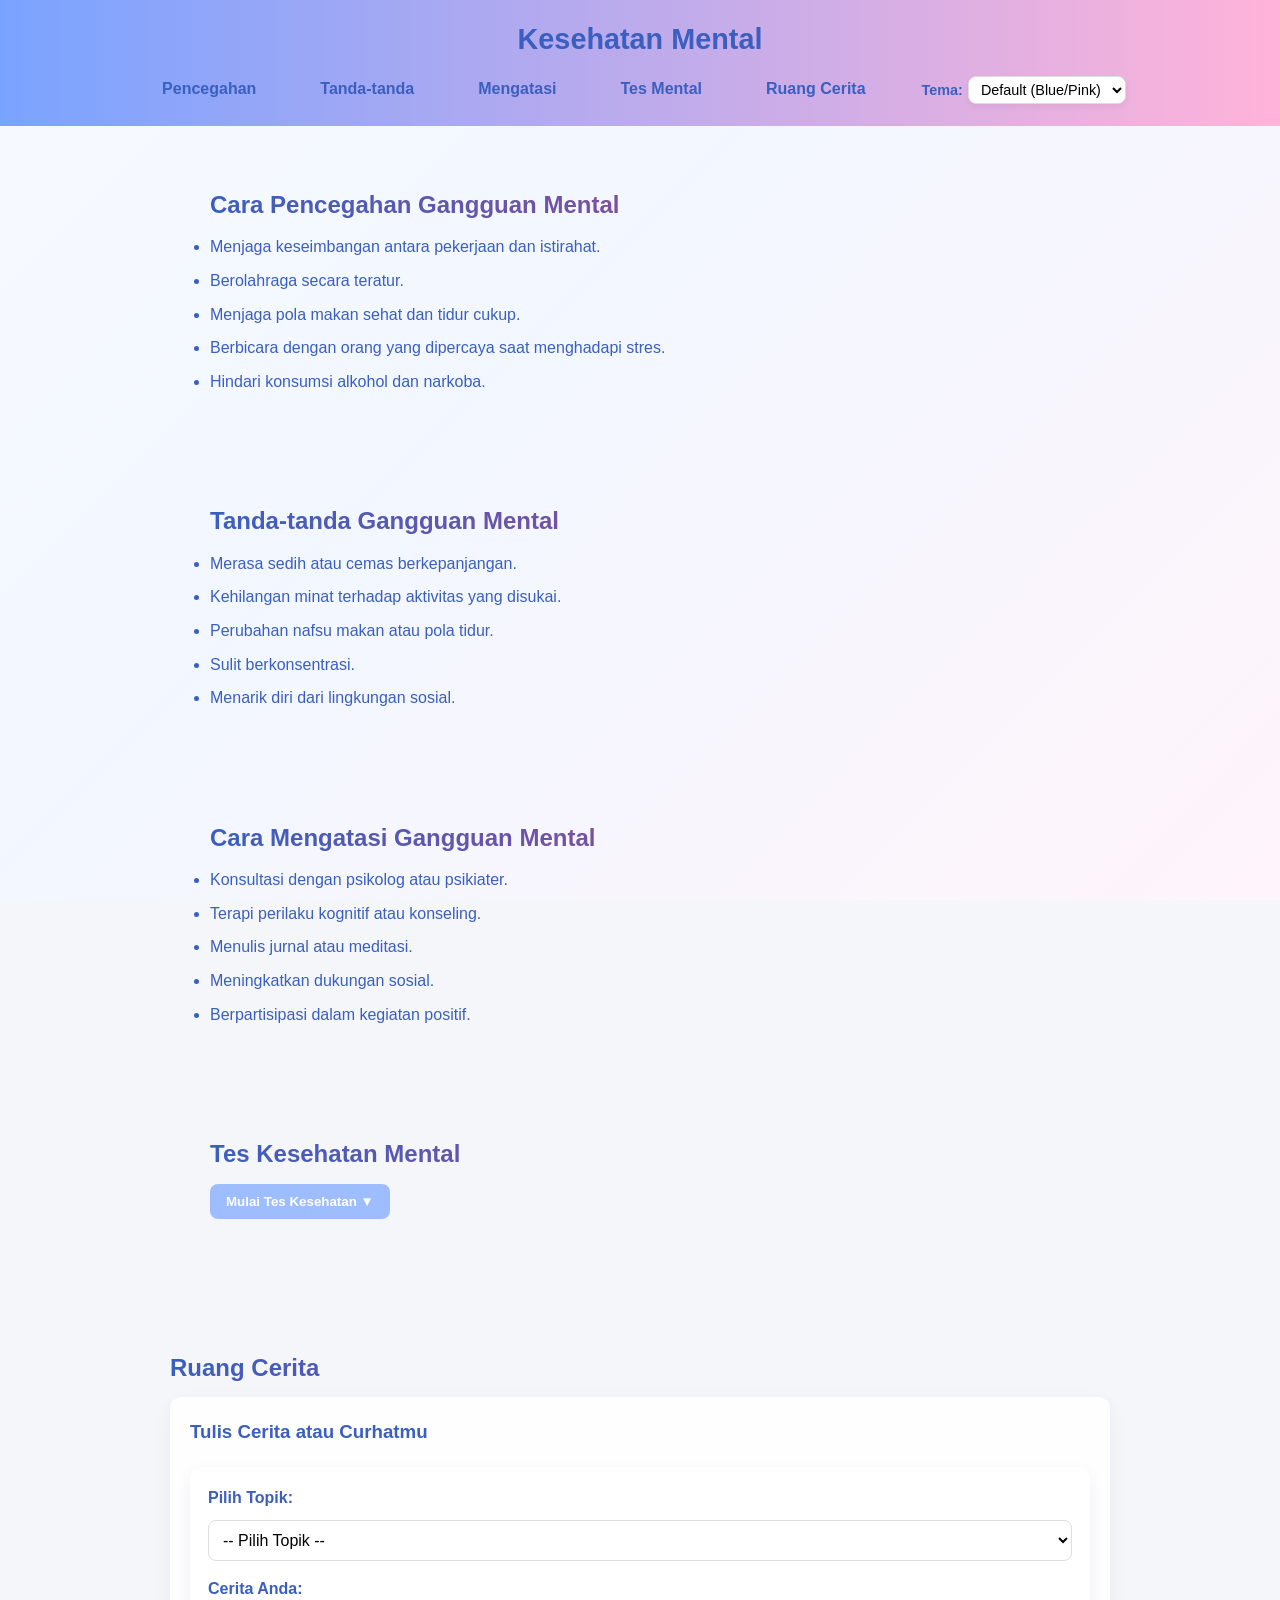
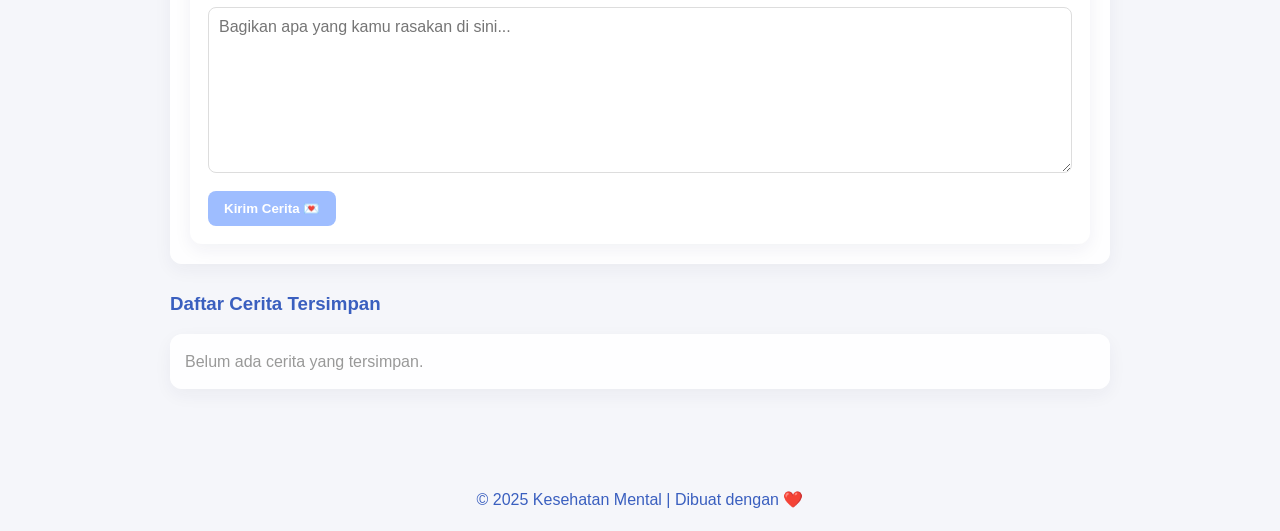
==== commit 73055dc1: "Add files via upload" ====
--- a/index.html
+++ b/index.html
@@ -125,7 +125,7 @@
         align-items:center;
     }
 
-    /* RUANG CERITA / STORY BOX STYLES */
+    /* RUANG CERITA / STORY BOX STYLES (NEW) */
     #quotes-section { padding: 0; border-radius:12px; background: none; box-shadow: none; }
     
     .story-card {
@@ -208,34 +208,13 @@
         white-space: nowrap;
     }
 
-    /* Tab styles for the test section */
-    .tab {
-        padding: 8px 15px;
-        border: 1px solid #ddd;
-        border-radius: 8px;
-        background: white;
-        color: #3a5fbf;
-        cursor: pointer;
-        transition: all 0.2s ease;
-        font-weight: 500;
-    }
-    .tab:hover {
-        background: #f0f7ff;
-    }
-    .tab.active-tab {
-        background: linear-gradient(90deg, #7aa3ff 0%, #ffb3d9 100%);
-        color: white;
-        border-color: transparent;
-        font-weight: 600;
-    }
 
     /* ==============================
-       THEME STYLES (Color Overrides)
+       Theme Specific Styles (Dark Font Colors & New Elements)
        ============================== */
-
     /* Pastel Pink Theme */
-    body[data-theme="pink"] { color: #c4407b; } /* Dark Pink for all text */
-    header[data-theme="pink"] h1, header[data-theme="pink"] nav ul li a, header[data-theme="pink"] nav .theme-chooser label { color: #c4407b; }
+    body[data-theme="pink"] { color: #7d445c; } /* Dark Pink for all text */
+    header[data-theme="pink"] h1, header[data-theme="pink"] nav ul li a, header[data-theme="pink"] nav .theme-chooser label { color: #7d445c; }
     h2[data-theme="pink"] {
         color: #c4407b; /* Darker Pink for headings/accents */
         background: none;
@@ -244,8 +223,6 @@
     }
     #response-message[data-theme="pink"] { border-left-color: #ffb3d9; background: #fff4fb; }
     .story-list-item[data-theme="pink"] { border: 1px solid #ffb3d9; }
-    .tab[data-theme="pink"] { color: #c4407b; background: white; border-color: #ffb3d9; }
-    .tab.active-tab[data-theme="pink"] { background: #ffb3d9; color: white; }
 
     /* Pastel Blue Theme */
     body[data-theme="blue"] { color: #30538a; } /* Dark Blue for all text */
@@ -258,56 +235,85 @@
     }
     #response-message[data-theme="blue"] { border-left-color: #7aa3ff; background: #f0f7ff; }
     .story-list-item[data-theme="blue"] { border: 1px solid #7aa3ff; }
-    .tab[data-theme="blue"] { color: #30538a; background: white; border-color: #7aa3ff; }
-    .tab.active-tab[data-theme="blue"] { background: #7aa3ff; color: white; }
 
     /* Pastel Purple Theme */
-    body[data-theme="purple"] { color: #6a5acd; } /* Dark Purple for all text */
-    header[data-theme="purple"] h1, header[data-theme="purple"] nav ul li a, header[data-theme="purple"] nav .theme-chooser label { color: #6a5acd; }
+    body[data-theme="purple"] { color: #53308a; } /* Dark Purple for all text */
+    header[data-theme="purple"] h1, header[data-theme="purple"] nav ul li a, header[data-theme="purple"] nav .theme-chooser label { color: #53308a; }
     h2[data-theme="purple"] {
-        color: #5533aa; /* Darker Purple for headings/accents */
+        color: #6035b3; /* Darker Purple for headings/accents */
         background: none;
         -webkit-text-fill-color: initial;
         background-clip: initial;
     }
-    #response-message[data-theme="purple"] { border-left-color: #c3a5e8; background: #f7f0ff; }
-    .story-list-item[data-theme="purple"] { border: 1px solid #c3a5e8; }
-    .tab[data-theme="purple"] { color: #6a5acd; background: white; border-color: #c3a5e8; }
-    .tab.active-tab[data-theme="purple"] { background: #c3a5e8; color: white; }
-    
-    /* Rainbow Theme: Use Default Blue/Pink for static elements */
-    body[data-theme="rainbow"] { color: #3a5fbf; } /* Dark Blue/Pink for all text */
-    header[data-theme="rainbow"] h1, header[data-theme="rainbow"] nav ul li a, header[data-theme="rainbow"] nav .theme-chooser label { color: #3a5fbf; }
+    #response-message[data-theme="purple"] { border-left-color: #b380ff; background: #f8f0ff; }
+    .story-list-item[data-theme="purple"] { border: 1px solid #b380ff; }
+
+    /* Gradient Rainbow Theme */
+    body[data-theme="rainbow"] { color: #333; } /* Base color dark */
+    header[data-theme="rainbow"] h1, header[data-theme="rainbow"] nav ul li a, header[data-theme="rainbow"] nav .theme-chooser label { color: #333; }
     h2[data-theme="rainbow"] {
-        /* Default Gradient */
-        background: linear-gradient(90deg, #3a5fbf 0%, #c4407b 100%);
+        /* Dark Rainbow Gradient for headings/accents */
+        background: linear-gradient(90deg, #b3579b, #3a5fbf, #53308a);
         -webkit-background-clip: text;
         -webkit-text-fill-color: transparent;
         background-clip: text;
         text-fill-color: transparent;
-    }
-    #response-message[data-theme="rainbow"] { border-left-color: #7aa3ff; background: #f0f7ff; }
-    .story-list-item[data-theme="rainbow"] { border: 1px solid #7aa3ff; }
-    .tab.active-tab[data-theme="rainbow"] { background: linear-gradient(90deg, #7aa3ff 0%, #ffb3d9 100%); }
+        color: initial;
+    }
+    #response-message[data-theme="rainbow"] { 
+        border-left: 5px solid; 
+        border-image: linear-gradient(180deg, #b3579b, #3a5fbf) 1;
+        background: #f7f7f7;
+    }
+    .story-list-item[data-theme="rainbow"] { 
+        border: 1px solid; 
+        border-image: linear-gradient(90deg, #b3579b, #3a5fbf) 1;
+    }
+
+    /* Override button styling for themes */
+    button[data-theme="pink"], .btn[data-theme="pink"] { background: #ffb3d9; color: #333; }
+    button[data-theme="blue"], .btn[data-theme="blue"] { background: #7aa3ff; color: white; }
+    button[data-theme="purple"], .btn[data-theme="purple"] { background: #b380ff; color: white; }
+    button[data-theme="rainbow"], .btn[data-theme="rainbow"] { background: linear-gradient(90deg,#ffd6f0,#dbe9ff); color: #333; }
+
+    /* ==============================
+       Small responsiveness
+       ============================== */
+    @media (max-width:720px){
+      header h1 { font-size:1.4rem; }
+      nav ul { gap:10px; font-size:0.95rem; }
+      .cloud.c1, .cloud.c2, .cloud.c3 { display:block; opacity:.6; }
+      .questions-grid { grid-template-columns: 1fr; } /* Satu kolom di layar kecil */
+    }
+    @media (max-width: 550px) {
+        nav ul { flex-direction: column; gap: 5px; } /* Susun vertikal jika layar terlalu sempit */
+        .theme-chooser { justify-content: center; }
+    }
 
   </style>
-
 </head>
 <body>
 
-  <header>
-    <div class="s1" aria-hidden="true"></div>
-    <div class="s2" aria-hidden="true"></div>
-    <div class="s3" aria-hidden="true"></div>
+  <div class="clouds" aria-hidden="true">
+    <div class="cloud c1" style="left:-30%; top:8%;"></div>
+    <div class="cloud c2" style="left:-40%; top:38%;"></div>
+    <div class="cloud c3" style="left:-50%; top:68%;"></div>
+  </div>
+
+  <header id="main-header">
+    <div class="sparkle s1" aria-hidden="true"></div>
+    <div class="sparkle s2" aria-hidden="true"></div>
+    <div class="sparkle s3" aria-hidden="true"></div>
+
     <h1>Kesehatan Mental</h1>
+
     <nav>
       <ul>
         <li><a href="#pencegahan">Pencegahan</a></li>
         <li><a href="#tanda">Tanda-tanda</a></li>
         <li><a href="#mengatasi">Mengatasi</a></li>
         <li><a href="#angket">Tes Mental</a></li>
-        <li><a href="#quotes">Ruang Cerita</a></li>
-        <li class="theme-menu-item">
+        <li><a href="#quotes">Ruang Cerita</a></li> <li class="theme-menu-item">
             <div class="theme-chooser">
                 <label for="theme-select">Tema:</label>
                 <select id="theme-select" aria-label="Pilih tema warna">
@@ -326,531 +332,672 @@
   <section id="pencegahan">
     <h2 id="h2-pencegahan">Cara Pencegahan Gangguan Mental</h2>
     <ul>
-        <li>Menjaga keseimbangan antara pekerjaan dan istirahat.</li>
-        <li>Berolahraga secara teratur.</li>
-        <li>Mengonsumsi makanan sehat dan bergizi.</li>
-        <li>Tidur yang cukup.</li>
-        <li>Melakukan kegiatan yang disukai atau menjadi hobi.</li>
-        <li>Mencari dukungan dari orang terdekat.</li>
-        <li>Membatasi konsumsi alkohol atau zat adiktif lainnya.</li>
-        <li>Belajar mengelola stres dengan baik.</li>
+      <li>Menjaga keseimbangan antara pekerjaan dan istirahat.</li>
+      <li>Berolahraga secara teratur.</li>
+      <li>Menjaga pola makan sehat dan tidur cukup.</li>
+      <li>Berbicara dengan orang yang dipercaya saat menghadapi stres.</li>
+      <li>Hindari konsumsi alkohol dan narkoba.</li>
     </ul>
   </section>
 
   <section id="tanda">
     <h2 id="h2-tanda">Tanda-tanda Gangguan Mental</h2>
-    <div class="card">
-        <h3>Tanda Peringatan Dini</h3>
-        <ul>
-            <li>Perubahan suasana hati yang drastis (cepat marah, sedih berlebihan).</li>
-            <li>Kesulitan berkonsentrasi atau mengingat sesuatu.</li>
-            <li>Merasa lelah terus-menerus tanpa alasan fisik.</li>
-            <li>Perubahan kebiasaan tidur (insomnia atau tidur berlebihan).</li>
-            <li>Menarik diri dari kegiatan sosial.</li>
-            <li>Munculnya pikiran atau perilaku yang merugikan diri sendiri atau orang lain.</li>
-        </ul>
-    </div>
+    <ul>
+      <li>Merasa sedih atau cemas berkepanjangan.</li>
+      <li>Kehilangan minat terhadap aktivitas yang disukai.</li>
+      <li>Perubahan nafsu makan atau pola tidur.</li>
+      <li>Sulit berkonsentrasi.</li>
+      <li>Menarik diri dari lingkungan sosial.</li>
+    </ul>
   </section>
 
   <section id="mengatasi">
     <h2 id="h2-mengatasi">Cara Mengatasi Gangguan Mental</h2>
-    <div class="card">
-        <h3>Langkah Penting</h3>
-        <ul>
-            <li>**Pencarian Bantuan Profesional:** Konsultasi dengan psikolog atau psikiater adalah langkah paling efektif.</li>
-            <li>**Dukungan Sosial:** Berbicara dengan keluarga, teman, atau kelompok dukungan.</li>
-            <li>**Gaya Hidup Sehat:** Pertahankan pola makan, tidur, dan olahraga yang teratur.</li>
-            <li>**Teknik Relaksasi:** Coba meditasi, yoga, atau latihan pernapasan.</li>
-            <li>**Tetapkan Batasan:** Belajar mengatakan 'tidak' dan hindari sumber stres yang tidak perlu.</li>
-        </ul>
-    </div>
+    <ul>
+      <li>Konsultasi dengan psikolog atau psikiater.</li>
+      <li>Terapi perilaku kognitif atau konseling.</li>
+      <li>Menulis jurnal atau meditasi.</li>
+      <li>Meningkatkan dukungan sosial.</li>
+      <li>Berpartisipasi dalam kegiatan positif.</li>
+    </ul>
   </section>
 
   <section id="angket">
     <h2 id="h2-angket">Tes Kesehatan Mental</h2>
-    <div class="tab-container">
-        <div class="tab-header" style="display:flex; gap:10px; margin-bottom: 20px;">
-            <button class="tab active-tab" data-tab-for="stres">Tes Stres</button>
-            <button class="tab" data-tab-for="keseimbangan">Tes Keseimbangan Hidup</button>
-        </div>
-
-        <div class="test-panel-container">
-            <div class="test-panel" data-testpanel="stres" style="display: block;">
-                <h3>Tes Stres: Skala Perceived Stress (PSS-10)</h3>
-                <form class="test-form" data-test-type="stres">
-                    <div class="questions-grid" data-question-key="stres">
+
+    <button id="toggle-test-btn" class="btn" style="margin-bottom:20px;">
+        Mulai Tes Kesehatan <span class="toggle-icon">▼</span>
+    </button>
+
+    <div id="test-content-container" class="card" style="display:none;">
+      
+        <div>
+            <div class="tests-tabs" role="tablist" aria-label="Pilih tes" style="margin-bottom: 14px;">
+                <button class="tab active" data-test="stres">Tes Stres (15)</button>
+                <button class="tab" data-test="kecemasan">Tes Kecemasan</button>
+                <button class="tab" data-test="kebahagiaan">Tes Kebahagiaan</button>
+                <button class="tab" data-test="keseimbangan">Tes Keseimbangan Hidup</button>
+            </div>
+            
+            <div id="panels" style="margin-top:14px;">
+                <div class="test-panel active" data-testpanel="stres">
+                    <form class="test-form" data-questions="15">
+                        <div style="display:flex;flex-direction:column;gap:15px;">
+                            <div class="questions-grid">
+                                </div>
+                            <div style="display:flex;gap:10px; margin-top:8px;">
+                                <button type="submit" class="btn" id="submitStres">Lihat Hasil <span class="hover-ico">✨</span></button>
+                                <button type="button" class="btn btn-reset" style="background:#fff;color:#333;border:1px solid #eee;">Reset <span class="hover-ico">♡</span></button>
+                            </div>
                         </div>
-                    <div style="margin-top:20px; display:flex; gap:10px; justify-content:flex-start;">
-                        <button type="submit">Hitung Hasil</button>
-                        <button type="button" class="btn" id="saveLocal-stres">Simpan Hasil <span class="hover-ico">♡</span></button>
-                        <button type="button" class="btn" id="downloadResult-stres" style="background:#fff;color:#333;border:1px solid #eee;">Download <span class="hover-ico">✨</span></button>
-                    </div>
-                </form>
-                <div id="hasil-stres" class="hasil-display" style="margin-top:18px; display:none;"></div>
+                    </form>
+                </div>
+
+                <div class="test-panel" data-testpanel="kecemasan">
+                    <form class="test-form" data-questions="10">
+                        <div style="display:flex;flex-direction:column;gap:15px;">
+                            <div class="questions-grid"></div>
+                            <div style="display:flex;gap:10px; margin-top:8px;">
+                                <button type="submit" class="btn">Lihat Hasil <span class="hover-ico">✨</span></button>
+                                <button type="button" class="btn btn-reset" style="background:#fff;color:#333;border:1px solid #eee;">Reset <span class="hover-ico">♡</span></button>
+                            </div>
+                        </div>
+                    </form>
+                </div>
+
+                <div class="test-panel" data-testpanel="kebahagiaan">
+                    <form class="test-form" data-questions="8">
+                        <div style="display:flex;flex-direction:column;gap:15px;">
+                            <div class="questions-grid"></div>
+                            <div style="display:flex;gap:10px; margin-top:8px;">
+                                <button type="submit" class="btn">Lihat Hasil <span class="hover-ico">✨</span></button>
+                                <button type="button" class="btn btn-reset" style="background:#fff;color:#333;border:1px solid #eee;">Reset <span class="hover-ico">♡</span></button>
+                            </div>
+                        </div>
+                    </form>
+                </div>
+
+                <div class="test-panel" data-testpanel="keseimbangan">
+                    <form class="test-form" data-questions="12">
+                        <div style="display:flex;flex-direction:column;gap:15px;">
+                            <div class="questions-grid"></div>
+                            <div style="display:flex;gap:10px; margin-top:8px;">
+                                <button type="submit" class="btn">Lihat Hasil <span class="hover-ico">✨</span></button>
+                                <button type="button" class="btn btn-reset" style="background:#fff;color:#333;border:1px solid #eee;">Reset <span class="hover-ico">♡</span></button>
+                            </div>
+                        </div>
+                    </form>
+                </div>
             </div>
 
-            <div class="test-panel" data-testpanel="keseimbangan" style="display: none;">
-                <h3>Tes Keseimbangan Hidup</h3>
-                <form class="test-form" data-test-type="keseimbangan">
-                    <div class="questions-grid" data-question-key="keseimbangan">
-                        </div>
-                    <div style="margin-top:20px; display:flex; gap:10px; justify-content:flex-start;">
-                        <button type="submit">Hitung Hasil</button>
-                        <button type="button" class="btn" id="saveLocal-keseimbangan">Simpan Hasil <span class="hover-ico">♡</span></button>
-                        <button type="button" class="btn" id="downloadResult-keseimbangan" style="background:#fff;color:#333;border:1px solid #eee;">Download <span class="hover-ico">✨</span></button>
-                    </div>
-                </form>
-                <div id="hasil-keseimbangan" class="hasil-display" style="margin-top:18px; display:none;"></div>
+            <div id="hasil-area" style="margin-top:16px; display:none;" class="card">
+                <h3 id="hasil-title">Hasil Tes</h3>
+                <p id="hasil-emoji" style="font-size:2rem; margin:8px 0;">🙂</p>
+                <p id="hasil-score" style="font-weight:700;"></p>
+                <p id="hasil-interpretasi"></p>
+                <div style="margin-top:8px; display:flex; gap:8px;">
+                    <button class="btn" id="saveLocal">Simpan Hasil <span class="hover-ico">♡</span></button>
+                    <button class="btn" id="downloadResult" style="background:#fff;color:#333;border:1px solid #eee;">Download <span class="hover-ico">✨</span></button>
+                </div>
             </div>
         </div>
     </div>
-</section>
-
-<section id="quotes" style="max-width:980px;margin:30px auto;">
+  </section>
+
+  <section id="quotes" style="max-width:980px;margin:30px auto;">
     <h2 id="h2-quotes">Ruang Cerita</h2>
     <div id="quotes-section">
-        <div class="story-card" id="story-input-card">
-            <h3 style="margin-bottom: 15px; color:inherit;">Tulis Cerita atau Curhatmu</h3>
-            <form id="story-form">
-                <div style="margin-bottom: 15px;">
-                    <label for="topic-select" style="font-weight: 600; display: block; margin-bottom: 5px;">Pilih Topik:</label>
-                    <select id="topic-select">
-                        <option value="umum">Umum</option>
-                        <option value="pekerjaan">Pekerjaan/Pendidikan</option>
-                        <option value="keluarga">Keluarga</option>
-                        <option value="hubungan">Hubungan</option>
-                        <option value="kesehatan">Kesehatan</option>
-                        <option value="lainnya">Lainnya</option>
-                    </select>
-                </div>
-                <textarea id="story-textarea" placeholder="Tuliskan ceritamu di sini (maks. 500 karakter)..." maxlength="500"></textarea>
-                <button type="submit" id="save-story-btn">Simpan Cerita</button>
-            </form>
-            <div id="response-message" style="display: none;"></div>
-        </div>
-        
-        <div class="story-card" id="story-list-card">
-            <h3 style="margin-bottom: 15px; color:inherit; display: flex; justify-content: space-between; align-items: center;">
-                Semua Cerita Tersimpan 
-                <button class="btn delete-story-btn" id="clear-all-stories" style="font-size:0.8rem; padding: 5px 10px; margin:0;">Hapus Semua</button>
-            </h3>
-            <div id="story-list">
-                <p style="text-align:center; font-style:italic;" id="no-stories-message">Belum ada cerita tersimpan.</p>
-            </div>
-        </div>
+      
+      <div class="story-card" id="story-input-card">
+          <h3 style="margin-bottom: 15px; color:inherit;">Tulis Cerita atau Curhatmu</h3>
+          <form id="story-form">
+              <div style="margin-bottom: 15px;">
+                  <label for="topic-select" style="font-weight: 600; display: block; margin-bottom: 5px;">Pilih Topik:</label>
+                  <select id="topic-select" aria-label="Pilih Topik Curhat" required>
+                      <option value="">-- Pilih Topik --</option>
+                      <option value="pribadi">Masalah Pribadi/Diri Sendiri</option>
+                      <option value="pekerjaan">Pekerjaan/Pendidikan</option>
+                      <option value="keluarga">Keluarga/Rumah</option>
+                      <option value="hubungan">Hubungan Sosial/Pasangan</option>
+                      <option value="umum">Lain-lain (Umum)</option>
+                  </select>
+              </div>
+              
+              <label for="story-textarea" style="font-weight: 600; display: block;">Cerita Anda:</label>
+              <textarea id="story-textarea" rows="8" placeholder="Bagikan apa yang kamu rasakan di sini..." aria-label="Tulis cerita atau curhat pribadi" required></textarea>
+              
+              <button id="submit-story-btn" class="btn" type="submit">Kirim Cerita <span class="hover-ico">💌</span></button>
+          </form>
+
+          <div id="response-message" class="card">
+              <h4 style="margin-bottom: 5px; color:inherit;">Respon Untukmu:</h4>
+              <p id="response-text"></p>
+          </div>
+      </div>
+      
+      <div id="saved-stories-container">
+          <h3 style="margin-bottom: 15px; color:inherit;">Daftar Cerita Tersimpan</h3>
+          <div id="stories-list">
+              <p class="card" style="padding: 15px; color: #999;">Belum ada cerita yang tersimpan.</p>
+          </div>
+      </div>
+
     </div>
-</section>
-
-<footer>
-    <p>&#169; 2024 Kesehatan Mental App. Dibuat dengan niat baik.</p>
-</footer>
-
-<script>
-    // Data Pertanyaan Tes: 1-5 (1=Sangat Jarang/Tidak Setuju, 5=Sangat Sering/Sangat Setuju)
-    const questionsList = {
-        stres: [
-            "Seberapa sering Anda merasa terganggu oleh sesuatu yang terjadi secara tak terduga?",
-            "Seberapa sering Anda merasa tidak dapat mengendalikan hal-hal penting dalam hidup Anda?",
-            "Seberapa sering Anda merasa gugup dan stres?",
-            "Seberapa sering Anda berhasil mengatasi masalah dan kesulitan pribadi yang mengganggu?",
-            "Seberapa sering Anda merasa bahwa Anda secara efektif mengelola hal-hal penting yang ada di hidup Anda?",
-            "Seberapa sering Anda merasa yakin dengan kemampuan Anda untuk menangani masalah pribadi?",
-            "Seberapa sering Anda merasa bahwa segala sesuatunya berjalan sesuai keinginan Anda?",
-            "Seberapa sering Anda merasa tidak dapat mengatasi semua hal yang harus Anda lakukan?",
-            "Seberapa sering Anda merasa teriritasi karena hal-hal kecil yang berada di luar kendali Anda?",
-            "Seberapa sering Anda merasa bahwa Anda menumpuk kesulitan yang tidak dapat Anda atasi?"
-        ],
-        // NEW TEST: Keseimbangan Hidup
-        keseimbangan: [
-            "Saya merasa pekerjaan dan kehidupan pribadi seimbang.",
-            "Saya cukup tidur dan istirahat.",
-            "Saya punya waktu untuk hobi dan rekreasi.",
-            "Saya menjaga pola makan yang baik.",
-            "Saya merasa tenang dan jarang merasa terburu-buru."
-        ]
-        // Tambahkan tes lain di sini jika ada.
+  </section>
+
+  <footer>
+    <p>© 2025 Kesehatan Mental | Dibuat dengan ❤️</p>
+  </footer>
+
+  <script>
+    /**********************
+     * UTIL: questions templates (placeholder texts)
+     **********************/
+    const sampleQs = {
+      stres: [
+        "Saya merasa mudah marah atau tersinggung.",
+        "Saya sulit rileks.",
+        "Saya merasa tertekan dengan tuntutan sehari-hari.",
+        "Pikiran saya sering berputar tanpa henti.",
+        "Saya merasa lelah karena beban pikiran.",
+        "Saya mudah terganggu oleh hal kecil.",
+        "Saya merasa tidak sabar.",
+        "Saya khawatir tidak bisa menyelesaikan tugas.",
+        "Saya sering merasa cemas tanpa alasan jelas.",
+        "Tidur saya terganggu karena pikiran.",
+        "Saya merasa tegang otot atau sakit kepala karena stres.",
+        "Saya sulit berkonsentrasi.",
+        "Saya khawatir berlebihan tentang masa depan.",
+        "Saya merasa kewalahan ketika banyak tugas.",
+        "Saya sulit menenangkan diri setelah kejadian menegangkan."
+      ],
+      kecemasan: [
+        "Saya sering merasa cemas tanpa alasan yang jelas.",
+        "Saya khawatir berlebihan terhadap hal kecil.",
+        "Saya merasa gelisah di keramaian.",
+        "Saya sulit tidur karena pikiran cemas.",
+        "Saya khawatir tentang kesehatan saya terus-menerus.",
+        "Saya merasa napas cepat saat cemas.",
+        "Saya menghindari situasi karena takut cemas.",
+        "Saya merasa ada yang tidak terkendali.",
+        "Saya sering memikirkan kemungkinan terburuk.",
+        "Saya sulit menenangkan diri saat khawatir."
+      ],
+      kebahagiaan: [
+        "Saya merasa puas dengan hidup saya saat ini.",
+        "Saya mudah merasakan kebahagiaan dalam hal sederhana.",
+        "Saya merasa memiliki tujuan yang memotivasi.",
+        "Saya merasa dekat dan terhubung dengan orang lain.",
+        "Saya menikmati waktu sendirian tanpa merasa sedih.",
+        "Saya sering tersenyum tanpa alasan khusus.",
+        "Saya bersyukur atas hal-hal kecil setiap hari.",
+        "Saya merasa optimis tentang masa depan."
+      ],
+      keseimbangan: [
+        "Saya merasa pekerjaan dan kehidupan pribadi seimbang.",
+        "Saya cukup tidur dan istirahat.",
+        "Saya punya waktu untuk hobi dan rekreasi.",
+        "Saya menjaga pola makan yang baik.",
+        "Saya meluangkan waktu untuk olahraga.",
+        "Saya merasa hubungan sosial saya sehat.",
+        "Saya memiliki waktu untuk refleksi diri.",
+        "Saya bisa mengelola stres secara rutin.",
+        "Saya merasa punya dukungan saat sulit.",
+        "Saya memberi waktu untuk pengembangan diri.",
+        "Saya merasa bebas dari beban finansial yang berlebihan.",
+        "Saya menikmati kegiatan yang menenangkan."
+      ]
     };
-
-    // Fungsi Perhitungan Hasil Tes (stres) - Skor tinggi = tingkat stres tinggi (0-40, 0=sehat 40=tinggi)
-    function handleStressTest(total, questions) {
-        // PSS-10: Questions 4, 5, 6, 7 are reverse-scored (5->1, 4->2, 3->3, 2->4, 1->5)
-        // This reverse scoring is handled in the form submission logic before calling this function.
-        
-        const maxScore = 40;
-        const minScore = 0;
-        
-        // Invert the PSS score for display as "Healthy Percentage"
-        const healthyPercent = Math.round(((maxScore - total) / (maxScore - minScore)) * 100);
-
-        let emoji = '';
-        let title = '';
-        let interp = '';
-
-        if (total >= 0 && total <= 13) {
-            emoji = '😌';
-            title = 'Stres Rendah';
-            interp = 'Tingkat stres Anda tergolong rendah. Pertahankan gaya hidup seimbang ini.';
-        } else if (total >= 14 && total <= 26) {
-            emoji = '😐';
-            title = 'Stres Sedang';
-            interp = 'Anda mengalami tingkat stres sedang. Perhatikan gejala dan lakukan teknik relaksasi rutin.';
-        } else if (total >= 27 && total <= 40) {
-            emoji = '😨';
-            title = 'Stres Tinggi';
-            interp = 'Tingkat stres Anda tinggi. Segera cari dukungan profesional dan prioritaskan perawatan diri.';
-        } else {
-             // Should not happen, but for safety
-             emoji = '❓';
-             title = 'Tidak Terdefinisi';
-             interp = 'Skor tidak valid.';
-        }
-        
-        return { emoji, title, interp, healthyPercent, resultMessage: 'Tingkat Stres' };
-    }
-
-    // NEW FUNCTION: Fungsi Perhitungan Hasil Tes (keseimbangan) - Skor tinggi = tingkat keseimbangan tinggi
-    function handleKeseimbanganTest(total, questions) {
-        // Total score ranges from questions*1 (5) to questions*5 (25).
-        const balanceScore = total; 
-        const min = questions * 1; // 5
-        const max = questions * 5; // 25
-        
-        // Calculate percentage of the maximum possible score range
-        const healthyPercent = Math.round(((balanceScore - min) / (max - min)) * 100);
-
-        let emoji = '';
-        let title = '';
-        let interp = '';
-
-        if (healthyPercent >= 70) {
-            emoji = '🧘';
-            title = 'Keseimbangan Sangat Baik';
-            interp = 'Selamat! Anda memiliki keseimbangan hidup yang sangat sehat. Pertahankan kebiasaan ini.';
-        } else if (healthyPercent >= 40) {
-            emoji = '⚖️';
-            title = 'Keseimbangan Cukup';
-            interp = 'Anda memiliki keseimbangan yang memadai, namun perlu perhatikan area yang masih kurang untuk ditingkatkan.';
-        } else {
-            emoji = '🚧';
-            title = 'Perlu Perbaikan Keseimbangan';
-            interp = 'Tingkat keseimbangan Anda rendah. Prioritaskan istirahat, hobi, dan waktu untuk diri sendiri.';
-        }
-
-        return { emoji, title, interp, healthyPercent: healthyPercent, resultMessage: 'Tingkat Keseimbangan Hidup' }; 
-    }
-
 
     /**********************
      * Render questions into each panel (Using INPUT TYPE="NUMBER")
      **********************/
-    function renderQuestions() {
-        document.querySelectorAll('.test-panel').forEach(panel => {
-            const grid = panel.querySelector('.questions-grid');
-            const qKey = grid.dataset.questionKey;
-            const questions = questionsList[qKey];
-            
-            if (questions && grid) {
-                grid.innerHTML = questions.map((q, i) => {
-                    const questionNumber = i + 1;
-                    const questionId = `${qKey}-q${questionNumber}`;
-
-                    // Set min/max based on the general test scale (1-5)
-                    const minVal = 1;
-                    const maxVal = 5; 
-                    const stepVal = 1;
-
-                    return `
-                        <div class="question-item">
-                            <label for="${questionId}" class="question-label">${questionNumber}. ${q}</label>
-                            <div class="score-control">
-                                <input type="number" id="${questionId}" name="${questionId}" min="${minVal}" max="${maxVal}" step="${stepVal}" required placeholder="1-5">
-                                <span>(1=Terendah, ${maxVal}=Tertinggi)</span>
-                            </div>
-                        </div>
-                    `;
-                }).join('');
-            }
+    document.querySelectorAll('.test-panel').forEach(panel=>{
+      const form = panel.querySelector('.test-form');
+      const grid = form.querySelector('.questions-grid');
+      const qKey = panel.dataset.testpanel;
+      const qArr = sampleQs[qKey] || [];
+      const questionsCount = parseInt(form.dataset.questions,10) || qArr.length;
+
+      let finalQs = [];
+      for (let i=0;i<questionsCount;i++){
+        finalQs.push(qArr[i % qArr.length] || `Pertanyaan ${i+1}`);
+      }
+
+      grid.innerHTML = '';
+      finalQs.forEach((q,i)=>{
+        const idx = i+1;
+        const item = document.createElement('div');
+        item.className = 'card question-item';
+        item.innerHTML = `
+          <label class="question-label" for="${qKey}-q${idx}">${idx}. ${q}</label>
+          <div class="score-control">
+            <input type="number" id="${qKey}-q${idx}" name="${qKey}-q${idx}" required min="1" max="5" value="1" data-qindex="${i}">
+            <small style="color:inherit;">(Skor 1-5)</small>
+          </div>
+        `;
+        grid.appendChild(item);
+      });
+    });
+
+    /**********************
+     * Toggle Test Content Visibility
+     **********************/
+    const toggleBtn = document.getElementById('toggle-test-btn');
+    const testContainer = document.getElementById('test-content-container');
+    const toggleIcon = toggleBtn.querySelector('.toggle-icon');
+
+    toggleBtn.addEventListener('click', () => {
+        const isHidden = testContainer.style.display === 'none';
+        
+        if (isHidden) {
+            testContainer.style.display = 'block';
+            toggleBtn.innerHTML = 'Sembunyikan Tes Kesehatan <span class="toggle-icon">▲</span>';
+            // Scroll to the top of the test content area for better UX
+            testContainer.scrollIntoView({ behavior: 'smooth', block: 'start' });
+        } else {
+            testContainer.style.display = 'none';
+            toggleBtn.innerHTML = 'Mulai Tes Kesehatan <span class="toggle-icon">▼</span>';
+        }
+    });
+
+    /**********************
+     * Tabs behavior
+     **********************/
+    document.querySelectorAll('.tab').forEach(t => {
+      t.addEventListener('click', () => {
+        document.querySelectorAll('.tab').forEach(x=>x.classList.remove('active'));
+        t.classList.add('active');
+        const key = t.dataset.test;
+        document.querySelectorAll('.test-panel').forEach(p=>{
+          p.classList.toggle('active', p.dataset.testpanel === key);
         });
-    }
-
-    // Call once to render all questions on load
-    document.addEventListener('DOMContentLoaded', renderQuestions);
+        document.getElementById('hasil-area').style.display = 'none';
+        // Reset inputs on switch (optional, but good UX)
+        document.querySelectorAll('.test-form input[type="number"]').forEach(s => s.value = 1);
+      });
+    });
+
+    /**********************
+     * Scoring & Interpretation (common function)
+     **********************/
+    function interpretResult(total, questions, testKey){
+      const max = questions*5;
+      // we'll compute 'scorePercent' similar: healthier => higher percent (lower total for Stres/Cemas is better)
+      const healthyPercent = Math.round(((max - total) / max) * 100);
+      let emoji='🙂', title='OK', interp='';
+
+      if (testKey === 'kebahagiaan') {
+        // For 'kebahagiaan', a higher raw score (total) means better (healthier). We need to invert the formula logic for this test.
+        const happinessScore = total; // 8*1 (8) to 8*5 (40)
+        const min = questions*1;
+        const happyPercent = Math.round(((happinessScore - min) / (max - min)) * 100);
+
+        if (happyPercent >= 80) { emoji='🤩'; title='Sangat Bahagia'; interp='Kamu merasa sangat bahagia. Pertahankan rasa syukur dan kebiasaan positif.'; }
+        else if (happyPercent >= 50) { emoji='😊'; title='Cukup Bahagia'; interp='Kamu cukup bahagia. Coba rutinitas kecil yang membahagiakan untuk meningkatkannya.'; }
+        else { emoji='😕'; title='Kurang Bahagia'; interp='Pertimbangkan aktivitas yang memberi makna dan meningkatkan hubungan sosial.'; }
+        return { emoji, title, interp, healthyPercent: happyPercent }; // Return happyPercent as the score
+      }
+
+      // For Stres, Kecemasan, Keseimbangan: lower total = higher healthyPercent
+      if (testKey === 'stres') {
+        if (healthyPercent >= 80) { emoji='😌'; title='Stres Rendah'; interp='Kamu tampak punya mekanisme koping yang baik. Pertahankan kebiasaan positif.'; }
+        else if (healthyPercent >= 50) { emoji='🙂'; title='Stres Sedang'; interp='Perhatikan tanda-tanda stres — coba teknik relaksasi seperti bernapas atau jalan singkat.'; }
+        else { emoji='😟'; title='Stres Tinggi'; interp='Kamu mengalami tingkat stres yang cukup tinggi. Pertimbangkan berbicara dengan orang terpercaya atau profesional.'; }
+      } else if (testKey === 'kecemasan') {
+        if (healthyPercent >= 80) { emoji='😊'; title='Kecemasan Rendah'; interp='Kecemasanmu rendah. Lanjutkan aktivitas yang menenangkan.'; }
+        else if (healthyPercent >= 50) { emoji='😐'; title='Kecemasan Sedang'; interp='Coba teknik pernapasan, kurangi kafein, dan istirahat cukup.'; }
+        else { emoji='😰'; title='Kecemasan Tinggi'; interp='Pertimbangkan dukungan lebih lanjut — konsultasi profesional dapat membantu.'; }
+      } else if (testKey === 'keseimbangan') {
+        if (healthyPercent >= 80) { emoji='🌿'; title='Seimbang'; interp='Kehidupanmu tampak seimbang. Jaga konsistensi dan istirahat.'; }
+        else if (healthyPercent >= 50) { emoji='⚖️'; title='Cukup Seimbang'; interp='Perhatikan area yang kurang — coba atur jadwal dan kurangi beban.'; }
+        else { emoji='🔄'; title='Kurang Seimbang'; interp='Pertimbangkan langkah sederhana: tidur, olahraga ringan, dan dukungan sosial.'; }
+      } else {
+        // Fallback for any other test
+        if (healthyPercent >= 80) { emoji='🙂'; title='Baik'; interp='Hasil menunjukkan kondisi yang cukup baik.'; }
+        else if (healthyPercent >= 50) { emoji='😐'; title='Perlu Perhatian'; interp='Perlu beberapa perbaikan.'; }
+        else { emoji='😟'; title='Perhatian Lebih'; interp='Disarankan untuk mencari dukungan.'; }
+      }
+
+      return { emoji, title, interp, healthyPercent };
+    }
 
 
     /**********************
      * Handle form submissions for all tests
      **********************/
-    document.querySelectorAll('.test-form').forEach(form => {
-        form.addEventListener('submit', function (e) {
-            e.preventDefault();
-
-            // Use number inputs
-            const inputs = Array.from(form.querySelectorAll('input[type="number"]'));
-
-            // Check for required fields and value range
-            let total = 0;
-            let isValid = true;
-            let questions = inputs.length;
-            
-            inputs.forEach((inp, index) => {
-                let v = parseInt(inp.value, 10);
-                let qKey = form.querySelector('.questions-grid').dataset.questionKey;
-
-                if (isNaN(v) || v < 1 || v > 5) {
-                    isValid = false;
-                    inp.style.border = '2px solid red'; // Highlight invalid input
-                } else {
-                    inp.style.border = '1px solid #ddd'; // Reset border
-                    
-                    // PSS-10 Reverse Scoring (Stres questions 4, 5, 6, 7 are reversed)
-                    // PSS Index is 0-9. Reverse-scored are index 3, 4, 5, 6.
-                    if (qKey === 'stres' && (index === 3 || index === 4 || index === 5 || index === 6)) {
-                        total += (6 - v); // If v=5 (Sangat Sering), score is 1 (6-5). If v=1, score is 5 (6-1).
-                    } else {
-                        total += v;
-                    }
-                }
-            });
-
-            if (!isValid) {
-                alert("Harap isi semua pertanyaan dengan skor antara 1 sampai 5.");
-                return;
-            }
-
-            const activePanel = form.closest('.test-panel');
-            const testKey = activePanel ? activePanel.dataset.testpanel : 'test';
-            
-            let result;
-            if (testKey === 'stres') {
-                result = handleStressTest(total, questions);
-            } else if (testKey === 'keseimbangan') { // NEW LOGIC FOR KESEIMBANGAN
-                result = handleKeseimbanganTest(total, questions);
+    document.querySelectorAll('.test-form').forEach(form=>{
+      form.addEventListener('submit', function(e){
+        e.preventDefault();
+        // Use number inputs
+        const inputs = Array.from(form.querySelectorAll('input[type="number"]'));
+
+        // Check for required fields and value range
+        let total = 0;
+        let isValid = true;
+        inputs.forEach(inp => {
+            let v = parseInt(inp.value,10);
+            if (isNaN(v) || v < 1 || v > 5) {
+                isValid = false;
+                inp.style.border = '2px solid red'; // Highlight invalid input
             } else {
-                return; // Exit if test key is unknown
-            }
-            
-            // Display results
-            const resultDiv = document.getElementById(`hasil-${testKey}`);
-            if (resultDiv) {
-                const percentage = result.healthyPercent;
-                const progressColor = percentage >= 70 ? 'green' : (percentage >= 40 ? 'orange' : 'red');
-
-                resultDiv.innerHTML = `
-                    <div style="font-size: 1.1rem; font-weight: 700; color: inherit; margin-bottom: 8px;">
-                        ${result.emoji} ${result.resultMessage}: ${result.title}
-                    </div>
-                    <p style="margin-bottom: 12px;">**Hasil Anda:** ${result.interp}</p>
-                    <div style="font-size: 0.9rem; color: #555;">
-                        <p style="margin-bottom: 5px;">${percentage}% dalam kategori sehat (atau seimbang).</p>
-                    </div>
-                    <div style="background: #eee; border-radius: 5px; height: 10px; overflow: hidden; margin-top: 10px;">
-                        <div style="width: ${percentage}%; height: 100%; background: ${progressColor}; transition: width 0.5s ease;"></div>
-                    </div>
-                `;
-                resultDiv.style.display = 'block';
-                // Scroll to result
-                resultDiv.scrollIntoView({ behavior: 'smooth', block: 'start' });
+                inp.style.border = '1px solid #ddd'; // Reset border
+                total += v;
             }
         });
-    });
-
-    /**********************
-     * TAB SWITCHING LOGIC
-     **********************/
-    document.querySelectorAll('.tab').forEach(tab => {
-        tab.addEventListener('click', (e) => {
-            const targetKey = e.currentTarget.dataset.tabFor;
-            const allPanels = document.querySelectorAll('.test-panel');
-
-            // 1. Remove 'active-tab' from all tabs and hide all panels
-            document.querySelectorAll('.tab').forEach(t => t.classList.remove('active-tab'));
-            allPanels.forEach(p => p.style.display = 'none');
-
-            // 2. Add 'active-tab' to the clicked tab and show the corresponding panel
-            e.currentTarget.classList.add('active-tab');
-            const targetPanel = document.querySelector(`.test-panel[data-testpanel="${targetKey}"]`);
-            if (targetPanel) {
-                targetPanel.style.display = 'block';
-            }
-
-            // 3. Optional: Scroll to the top of the section
-            document.getElementById('angket').scrollIntoView({ behavior: 'smooth' });
-        });
-    });
-
-    // --- Story/Quote Logic (Kept as is) ---
-    const STORY_STORAGE_KEY = 'mentalHealthStories';
-    const responseMessageDiv = document.getElementById('response-message');
-    const responseText = document.getElementById('response-message');
-    const clearAllBtn = document.getElementById('clear-all-stories');
-
-    function saveStories(stories) {
-        localStorage.setItem(STORY_STORAGE_KEY, JSON.stringify(stories));
-    }
-
-    function getStories() {
-        const stored = localStorage.getItem(STORY_STORAGE_KEY);
-        return stored ? JSON.parse(stored) : [];
-    }
-    
-    function deleteStory(index) {
-        let stories = getStories();
-        stories.splice(index, 1);
-        saveStories(stories);
-        renderStories();
-    }
-    
-    function renderStories() {
-        const storyListDiv = document.getElementById('story-list');
-        const stories = getStories().reverse(); // Show newest first
-        const noStoriesMessage = document.getElementById('no-stories-message');
-
-        if (stories.length === 0) {
-            storyListDiv.innerHTML = `<p style="text-align:center; font-style:italic;" id="no-stories-message">Belum ada cerita tersimpan.</p>`;
-            clearAllBtn.style.display = 'none';
+
+        if (!isValid) {
+            alert("Harap isi semua pertanyaan dengan skor antara 1 sampai 5.");
             return;
         }
 
-        clearAllBtn.style.display = 'inline-block';
-        storyListDiv.innerHTML = ''; // Clear existing content
-
-        const currentTheme = document.getElementById('theme-select').value;
-        
-        stories.forEach((story, originalIndex) => {
-            // Calculate the index in the original, non-reversed array for deletion
-            const deletionIndex = stories.length - 1 - originalIndex; 
-
+        const activePanel = form.closest('.test-panel');
+        const testKey = activePanel ? activePanel.dataset.testpanel : 'test';
+        const questions = inputs.length;
+
+        const res = interpretResult(total, questions, testKey);
+
+        // show hasil-area
+        document.getElementById('hasil-area').style.display = 'block';
+        document.getElementById('hasil-title').textContent = res.title + ' — ' + testKey.charAt(0).toUpperCase() + testKey.slice(1);
+        document.getElementById('hasil-emoji').textContent = res.emoji;
+        document.getElementById('hasil-score').textContent = `Skor kesehatan (lebih tinggi = lebih baik): ${res.healthyPercent}%`;
+        document.getElementById('hasil-interpretasi').textContent = res.interp;
+
+        // store last result in DOM for save/download
+        document.getElementById('hasil-area').dataset.lastResult = JSON.stringify({
+          testKey, total, questions, ...res, timestamp: new Date().toISOString()
+        });
+
+        // scroll into view
+        document.getElementById('hasil-area').scrollIntoView({behavior:'smooth'});
+      });
+    });
+
+    /**********************
+     * Reset buttons per panel
+     **********************/
+    document.querySelectorAll('.btn-reset').forEach(btn=>{
+      btn.addEventListener('click', ()=>{
+        const form = btn.closest('.test-panel').querySelector('.test-form');
+        // Reset input value to 1
+        form.querySelectorAll('input[type="number"]').forEach(i=>{
+            i.value = 1;
+            i.style.border = '1px solid #ddd'; // Reset border
+        });
+        document.getElementById('hasil-area').style.display = 'none';
+      });
+    });
+
+    /**********************
+     * Save result locally (localStorage)
+     **********************/
+    document.getElementById('saveLocal').addEventListener('click', ()=>{
+      const area = document.getElementById('hasil-area');
+      const last = area.dataset.lastResult;
+      if (!last) { alert('Belum ada hasil untuk disimpan.'); return; }
+      const results = JSON.parse(localStorage.getItem('mh_results') || '[]');
+      results.push(JSON.parse(last));
+      localStorage.setItem('mh_results', JSON.stringify(results));
+      alert('Hasil tersimpan (local).');
+    });
+
+    /**********************
+     * Download result as text
+     **********************/
+    document.getElementById('downloadResult').addEventListener('click', ()=>{
+      const area = document.getElementById('hasil-area');
+      const last = area.dataset.lastResult;
+      if (!last) { alert('Belum ada hasil untuk didownload.'); return; }
+      const data = JSON.parse(last);
+      const content = `Hasil Tes: ${data.testKey}\nWaktu: ${data.timestamp}\nSkor: ${data.healthyPercent}%\nInterpretasi: ${data.interp}\nEmoji: ${data.emoji}\n`;
+      const blob = new Blob([content], {type:'text/plain'});
+      const url = URL.createObjectURL(blob);
+      const a = document.createElement('a');
+      a.href = url; a.download = `hasil-${data.testKey}.txt`; document.body.appendChild(a);
+      a.click(); a.remove(); URL.revokeObjectURL(url);
+    });
+
+    /************************************
+     * RUANG CERITA (Story Box) LOGIC (NEW)
+     ************************************/
+
+    // 1. Topic and Sample Responses
+    const sampleResponses = {
+      pribadi: {
+        title: "Penyemangat Diri Sendiri",
+        text: "Mengenali dan menerima masalah diri sendiri adalah langkah pertama yang paling berani. Ingat, kamu kuat, dan proses penyembuhan butuh waktu. Beri dirimu izin untuk istirahat dan baik pada diri sendiri. Kamu layak mendapatkan kedamaian."
+      },
+      pekerjaan: {
+        title: "Respon untuk Masalah Pekerjaan/Pendidikan",
+        text: "Tekanan pekerjaan atau pendidikan memang berat, tapi kemampuanmu lebih besar dari masalah ini. Coba pecah masalah menjadi langkah-langkah kecil. Cari waktu istirahat sejenak untuk mengisi ulang energi. Batasan yang sehat akan membantumu bertahan."
+      },
+      keluarga: {
+        title: "Respon untuk Masalah Keluarga",
+        text: "Masalah keluarga seringkali paling sulit dihadapi, dan wajar jika kamu merasa terbebani. Ingat, kamu hanya bisa mengontrol dirimu sendiri. Fokus pada hal-hal yang bisa kamu lakukan untuk menjaga kesehatan mentalmu. Kekuatan sejati ada pada ketenangan batinmu."
+      },
+      hubungan: {
+        title: "Respon untuk Masalah Hubungan",
+        text: "Hubungan, baik pertemanan atau percintaan, bisa menjadi sumber kebahagiaan dan juga stres. Berkomunikasi dengan jujur dan menetapkan batasan adalah kunci. Ingat, hubungan yang sehat membuatmu merasa didukung, bukan dikuras energinya. Berani bicara adalah hal yang baik."
+      },
+      umum: {
+        title: "Respon Umum",
+        text: "Terima kasih sudah berbagi. Tidak peduli apa masalahnya, langkahmu untuk menulis dan memproses perasaan ini adalah tindakan positif. Dunia ini lebih baik dengan kehadiranmu. Teruslah bergerak maju, sedikit demi sedikit."
+      }
+    };
+
+    // 2. DOM Elements
+    const storyForm = document.getElementById('story-form');
+    const storyTextarea = document.getElementById('story-textarea');
+    const topicSelect = document.getElementById('topic-select');
+    const responseMessageDiv = document.getElementById('response-message');
+    const responseText = document.getElementById('response-text');
+    const storiesList = document.getElementById('stories-list');
+    const body = document.body;
+    
+    // --- Helper Functions for Local Storage ---
+    function getStories() {
+        try {
+            // Use new key for new format to avoid conflict with potential old keys
+            const stories = localStorage.getItem('user_stories_v2'); 
+            return stories ? JSON.parse(stories) : [];
+        } catch (error) {
+            console.error("Error reading localStorage:", error);
+            return [];
+        }
+    }
+
+    function saveStories(stories) {
+        try {
+            localStorage.setItem('user_stories_v2', JSON.stringify(stories));
+        } catch (error) {
+            console.error("Error writing to localStorage:", error);
+            alert("Gagal menyimpan cerita. Mungkin browser Anda memblokir penyimpanan lokal.");
+        }
+    }
+    
+    // --- Core Logic ---
+
+    // 3. Render Story List
+    function renderStories() {
+        const stories = getStories();
+        const reversedStories = stories.slice().reverse(); // Show newest first
+        storiesList.innerHTML = '';
+        
+        if (stories.length === 0) {
+            storiesList.innerHTML = '<p class="card" style="padding: 15px; color: #999;">Belum ada cerita yang tersimpan.</p>';
+            return;
+        }
+
+        const currentTheme = body.getAttribute('data-theme') || 'default';
+
+        reversedStories.forEach((story, index) => {
             const item = document.createElement('div');
             item.classList.add('story-list-item');
-            
-            // Apply theme to list item
             if (currentTheme !== 'default') {
                 item.setAttribute('data-theme', currentTheme);
             }
             
             // Format date
-            const date = new Date(story.timestamp).toLocaleDateString('id-ID', { year: 'numeric', month: 'short', day: 'numeric', hour: '2-digit', minute: '2-digit' });
+            const date = new Date(story.timestamp).toLocaleDateString('id-ID', {
+                year: 'numeric', month: 'short', day: 'numeric', hour: '2-digit', minute: '2-digit'
+            });
             
             // Limit content preview
             const preview = story.content.substring(0, 100).replace(/\n/g, ' ') + (story.content.length > 100 ? '...' : '');
-
+            
             // Determine displayed topic name
             const topicName = story.topic.charAt(0).toUpperCase() + story.topic.slice(1);
-
+            
             item.innerHTML = `
                 <h4 style="margin-bottom: 5px;">[${topicName}] - ${date}</h4>
                 <p style="font-size:0.9rem; color:inherit; margin-bottom:10px;">${preview}</p>
-                <button class="btn view-story-btn" style="padding: 5px 10px; font-size:0.8rem; margin-right: 8px;">Lihat Penuh</button>
-                <button class="btn delete-story-btn" style="padding: 5px 10px; font-size:0.8rem;" data-index="${deletionIndex}">Hapus</button>
+                <button class="btn view-story-btn" data-index="${stories.length - 1 - index}" type="button" style="padding: 6px 10px; font-size: 0.9rem;">Lihat Cerita & Respon</button>
             `;
-
-            // Add listener for View Full Story button
-            item.querySelector('.view-story-btn').addEventListener('click', () => {
-                alert(`Topik: ${topicName}\nTanggal: ${date}\n\nCerita Lengkap:\n${story.content}`);
-            });
-
-            // Add listener for Delete button
-            item.querySelector('.delete-story-btn').addEventListener('click', (e) => {
-                const indexToDelete = parseInt(e.target.dataset.index, 10);
-                if (confirm("Apakah Anda yakin ingin menghapus cerita ini?")) {
-                    deleteStory(indexToDelete);
-                }
-            });
-
-            storyListDiv.appendChild(item);
+            storiesList.appendChild(item);
         });
-    }
-
-    // Handle Story Form Submission
-    document.getElementById('story-form').addEventListener('submit', function (e) {
-        e.preventDefault();
-        
-        const topic = document.getElementById('topic-select').value;
-        const content = document.getElementById('story-textarea').value.trim();
-
-        if (content.length < 10) {
-            alert("Cerita terlalu pendek. Mohon tulis lebih dari 10 karakter.");
+
+        // Attach view event listeners
+        document.querySelectorAll('.view-story-btn').forEach(btn => {
+            btn.addEventListener('click', viewStory);
+        });
+    }
+
+    // 4. View Story (Shows full content and response in the response message box)
+    function viewStory(e) {
+        const index = parseInt(e.target.dataset.index, 10);
+        const stories = getStories();
+        const story = stories[index];
+        
+        if (!story) {
+            alert("Cerita tidak ditemukan.");
             return;
         }
 
+        // Apply theme to response box
+        const currentTheme = body.getAttribute('data-theme') || 'default';
+        responseMessageDiv.setAttribute('data-theme', currentTheme);
+        responseMessageDiv.style.display = 'block';
+
+        responseText.innerHTML = `
+            <h4 style="color:inherit; margin-bottom: 8px;">[Cerita Anda (${new Date(story.timestamp).toLocaleDateString()})]:</h4>
+            <p style="white-space: pre-wrap; margin-bottom: 12px; font-style:italic; font-size:0.95rem; color:#555;">${story.content}</p>
+            <h4 style="color:inherit; margin-bottom: 8px;">[${story.response.title}]:</h4>
+            <p style="white-space: pre-wrap;">${story.response.text}</p>
+            <div style="margin-top:10px;">
+                <button class="btn delete-story-btn" data-index="${index}" type="button" style="background:#ff9999; color:#333; padding: 6px 10px; font-size: 0.8rem;">Hapus Cerita</button>
+            </div>
+        `;
+
+        // Attach delete listener for the shown story
+        document.querySelector('.delete-story-btn').addEventListener('click', deleteStory);
+
+        // Scroll to response message
+        responseMessageDiv.scrollIntoView({ behavior: 'smooth', block: 'start' });
+    }
+
+    // 5. Delete Story
+    function deleteStory(e) {
+        const indexToDelete = parseInt(e.target.dataset.index, 10);
+        if (!confirm("Anda yakin ingin menghapus cerita ini secara permanen?")) return;
+        
         let stories = getStories();
+        // Remove the story at the specified index
+        stories.splice(indexToDelete, 1);
+        saveStories(stories);
+        
+        responseMessageDiv.style.display = 'none'; // Hide response after deletion
+        renderStories();
+    }
+
+
+    // 6. Save/Submit Story
+    storyForm.addEventListener('submit', function(e) {
+        e.preventDefault();
+        
+        const content = storyTextarea.value.trim();
+        const topic = topicSelect.value;
+
+        if (topic === "") {
+            alert("Harap pilih Topik Curhat.");
+            return;
+        }
+
+        if (content.length < 20) {
+            alert("Cerita terlalu pendek. Cerita harus minimal 20 karakter.");
+            return;
+        }
+        
+        // 1. Get Response
+        const responseData = sampleResponses[topic];
+        
+        // 2. Save to Local Storage
+        const stories = getStories();
         const newStory = {
-            topic,
-            content,
-            timestamp: new Date().toISOString()
+            timestamp: new Date().getTime(), 
+            topic: topic,
+            content: content,
+            response: responseData
         };
+        
         stories.push(newStory);
         saveStories(stories);
         
-        // Reset form
-        this.reset();
-        
-        // Render stories list
-        renderStories();
-
-        // Show success message
-        const currentTheme = document.getElementById('theme-select').value;
+        // 3. Display Response (uses the newly created story object)
+        const currentTheme = body.getAttribute('data-theme') || 'default';
+        responseMessageDiv.setAttribute('data-theme', currentTheme);
+        responseMessageDiv.style.display = 'block';
+
         responseText.innerHTML = `
             <h4 style="color:inherit; margin-bottom: 8px;">[Cerita Anda (${new Date(newStory.timestamp).toLocaleDateString()})]:</h4>
-            <p style="white-space: pre-wrap; margin-bottom: 12px; font-style:italic; font-size:0.9rem;">${newStory.content}</p>
-            <p style="font-weight: 600;">&#10003; Cerita berhasil disimpan! Terima kasih sudah berbagi.</p>
+            <p style="white-space: pre-wrap; margin-bottom: 12px; font-style:italic; font-size:0.95rem; color:#555;">${newStory.content}</p>
+            <h4 style="color:inherit; margin-bottom: 8px;">[${responseData.title}]:</h4>
+            <p>${responseData.text}</p>
+            <div style="margin-top:10px;">
+                <button class="btn" type="button" onclick="responseMessageDiv.style.display='none'" style="background:#fff; color:#333; border: 1px solid #ddd; padding: 6px 10px; font-size: 0.8rem;">Tutup Pesan</button>
+            </div>
         `;
-        responseMessageDiv.setAttribute('data-theme', currentTheme);
-        responseMessageDiv.style.display = 'block';
-
+        
         // Scroll to response message
         responseMessageDiv.scrollIntoView({ behavior: 'smooth', block: 'start' });
-
-        // Hide message after 5 seconds
-        setTimeout(() => {
-            responseMessageDiv.style.display = 'none';
-        }, 5000);
+        
+        // 4. Reset Form and Rerender List
+        storyTextarea.value = ''; // Clear input
+        topicSelect.value = ''; // Reset topic select
+        renderStories();
     });
 
-    // Handle Clear All Stories button
-    clearAllBtn.addEventListener('click', () => {
-        if (confirm("Apakah Anda yakin ingin MENGHAPUS SEMUA cerita yang tersimpan? Tindakan ini tidak dapat dibatalkan.")) {
-            saveStories([]);
-            renderStories();
-            // Show message
-            const currentTheme = document.getElementById('theme-select').value;
-            responseText.innerHTML = `<p style="font-weight: 600;">&#10003; Semua cerita berhasil dihapus.</p>`;
-            responseMessageDiv.setAttribute('data-theme', currentTheme);
-            responseMessageDiv.style.display = 'block';
-            setTimeout(() => {
-                responseMessageDiv.style.display = 'none';
-            }, 3000);
-        }
-    });
-
-    // --- Theme Logic (Kept as is) ---
+    /**********************
+     * Theme chooser: apply themes via data-attributes
+     **********************/
     const themeSelect = document.getElementById('theme-select');
-    const headerElement = document.querySelector('header');
+    const headerElement = document.getElementById('main-header');
     const h2Elements = document.querySelectorAll('h2');
-    const navLinks = document.querySelectorAll('nav ul li a, header nav .theme-chooser label');
-    // const quoteAuthor = document.getElementById('quote-author'); // Element not found in snippets, assuming it was a leftover.
-
+    const navLinks = document.querySelectorAll('nav ul li a');
+    const buttons = document.querySelectorAll('button, .btn');
+    const themeLabel = document.querySelector('header nav .theme-chooser label');
+
+
+    // Apply initial theme (default theme has no data-theme attr)
     function applyTheme(theme) {
-        // Reset to default
-        document.body.removeAttribute('data-theme');
+        // Reset all data-theme attributes
+        body.removeAttribute('data-theme');
         headerElement.removeAttribute('data-theme');
         h2Elements.forEach(h => h.removeAttribute('data-theme'));
-        document.querySelectorAll('button, .btn').forEach(b => b.removeAttribute('data-theme'));
+        buttons.forEach(b => b.removeAttribute('data-theme'));
         navLinks.forEach(a => a.removeAttribute('data-theme'));
         responseMessageDiv.removeAttribute('data-theme');
         document.querySelectorAll('.story-list-item').forEach(si => si.removeAttribute('data-theme'));
-        document.querySelectorAll('.tab').forEach(t => t.removeAttribute('data-theme')); 
 
         if (theme !== 'default') {
-            document.body.setAttribute('data-theme', theme);
+            body.setAttribute('data-theme', theme);
             headerElement.setAttribute('data-theme', theme);
             h2Elements.forEach(h => h.setAttribute('data-theme', theme));
-            // Apply to all buttons (including tabs)
+            // Apply theme to buttons (excluding existing button logic to re-select all buttons)
             document.querySelectorAll('button, .btn').forEach(b => b.setAttribute('data-theme', theme));
             navLinks.forEach(a => a.setAttribute('data-theme', theme));
             responseMessageDiv.setAttribute('data-theme', theme);
             document.querySelectorAll('.story-list-item').forEach(si => si.setAttribute('data-theme', theme));
-            document.querySelectorAll('.tab').forEach(t => t.setAttribute('data-theme', theme));
         }
         // Call renderStories to re-apply theme to list items
         renderStories(); 
@@ -881,15 +1028,8 @@
       });
     });
 
-    /**********************
-     * Initialize small defaults: set numeric inputs min1
-     **********************/
-    document.querySelectorAll('input[type="number"]').forEach(inp => {
-        if (!inp.hasAttribute('min')) inp.setAttribute('min', '1');
-        if (!inp.hasAttribute('max')) inp.setAttribute('max', '5');
-        if (!inp.hasAttribute('step')) inp.setAttribute('step', '1');
-    });
-</script>
-
+    // Initialize the default theme settings
+    applyTheme('default');
+  </script>
 </body>
 </html>
